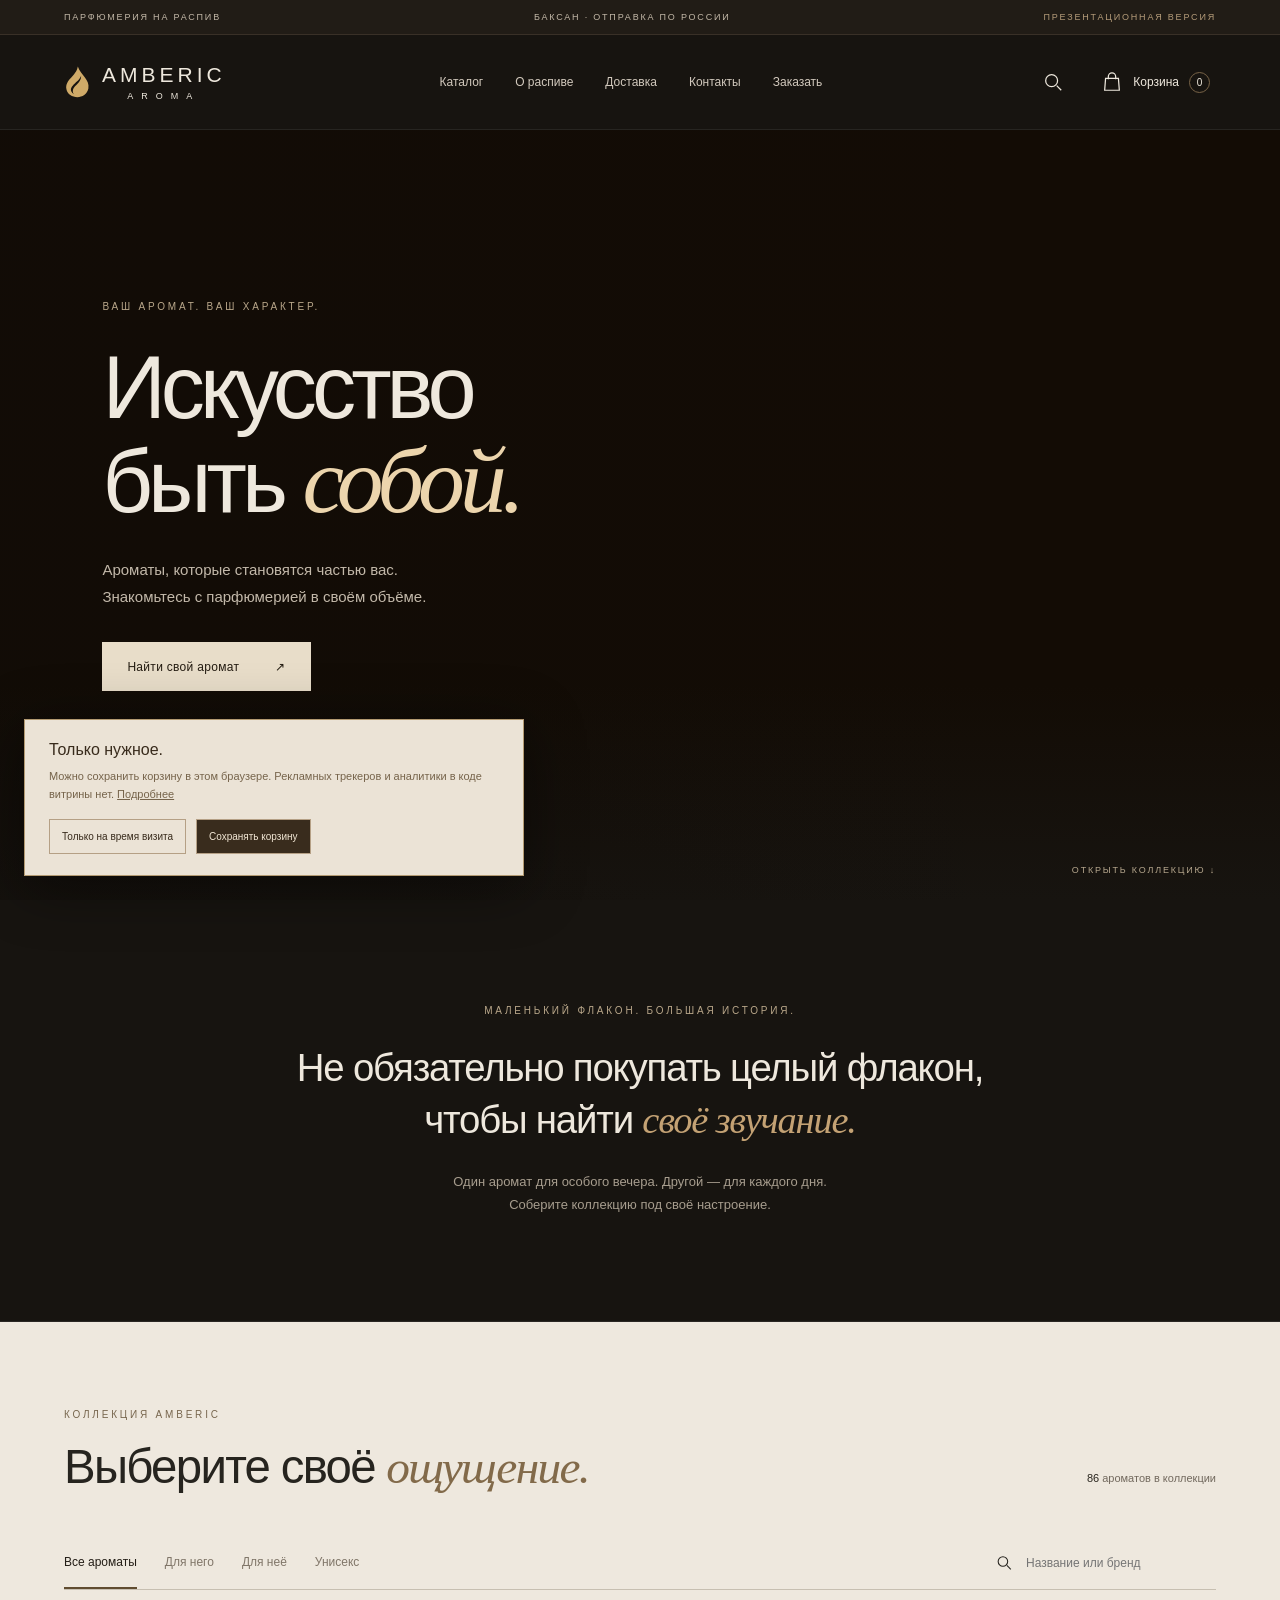
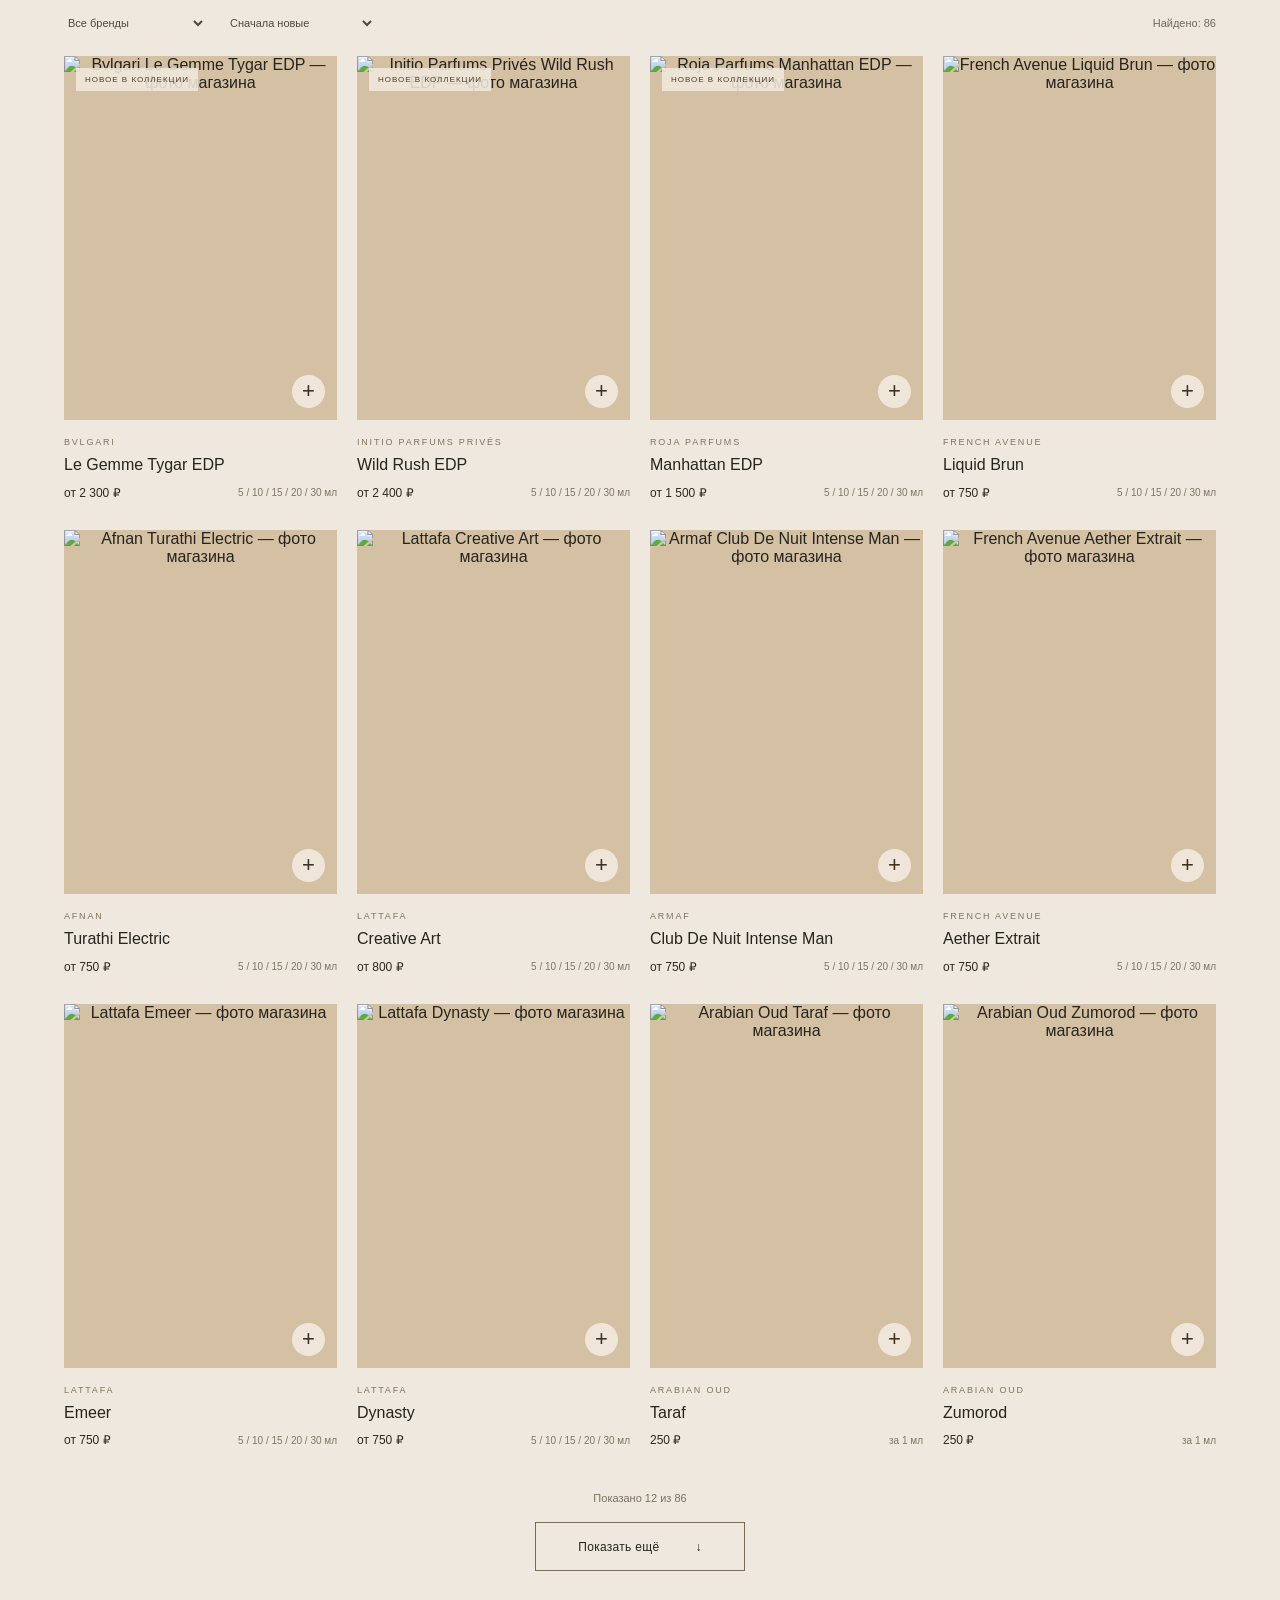
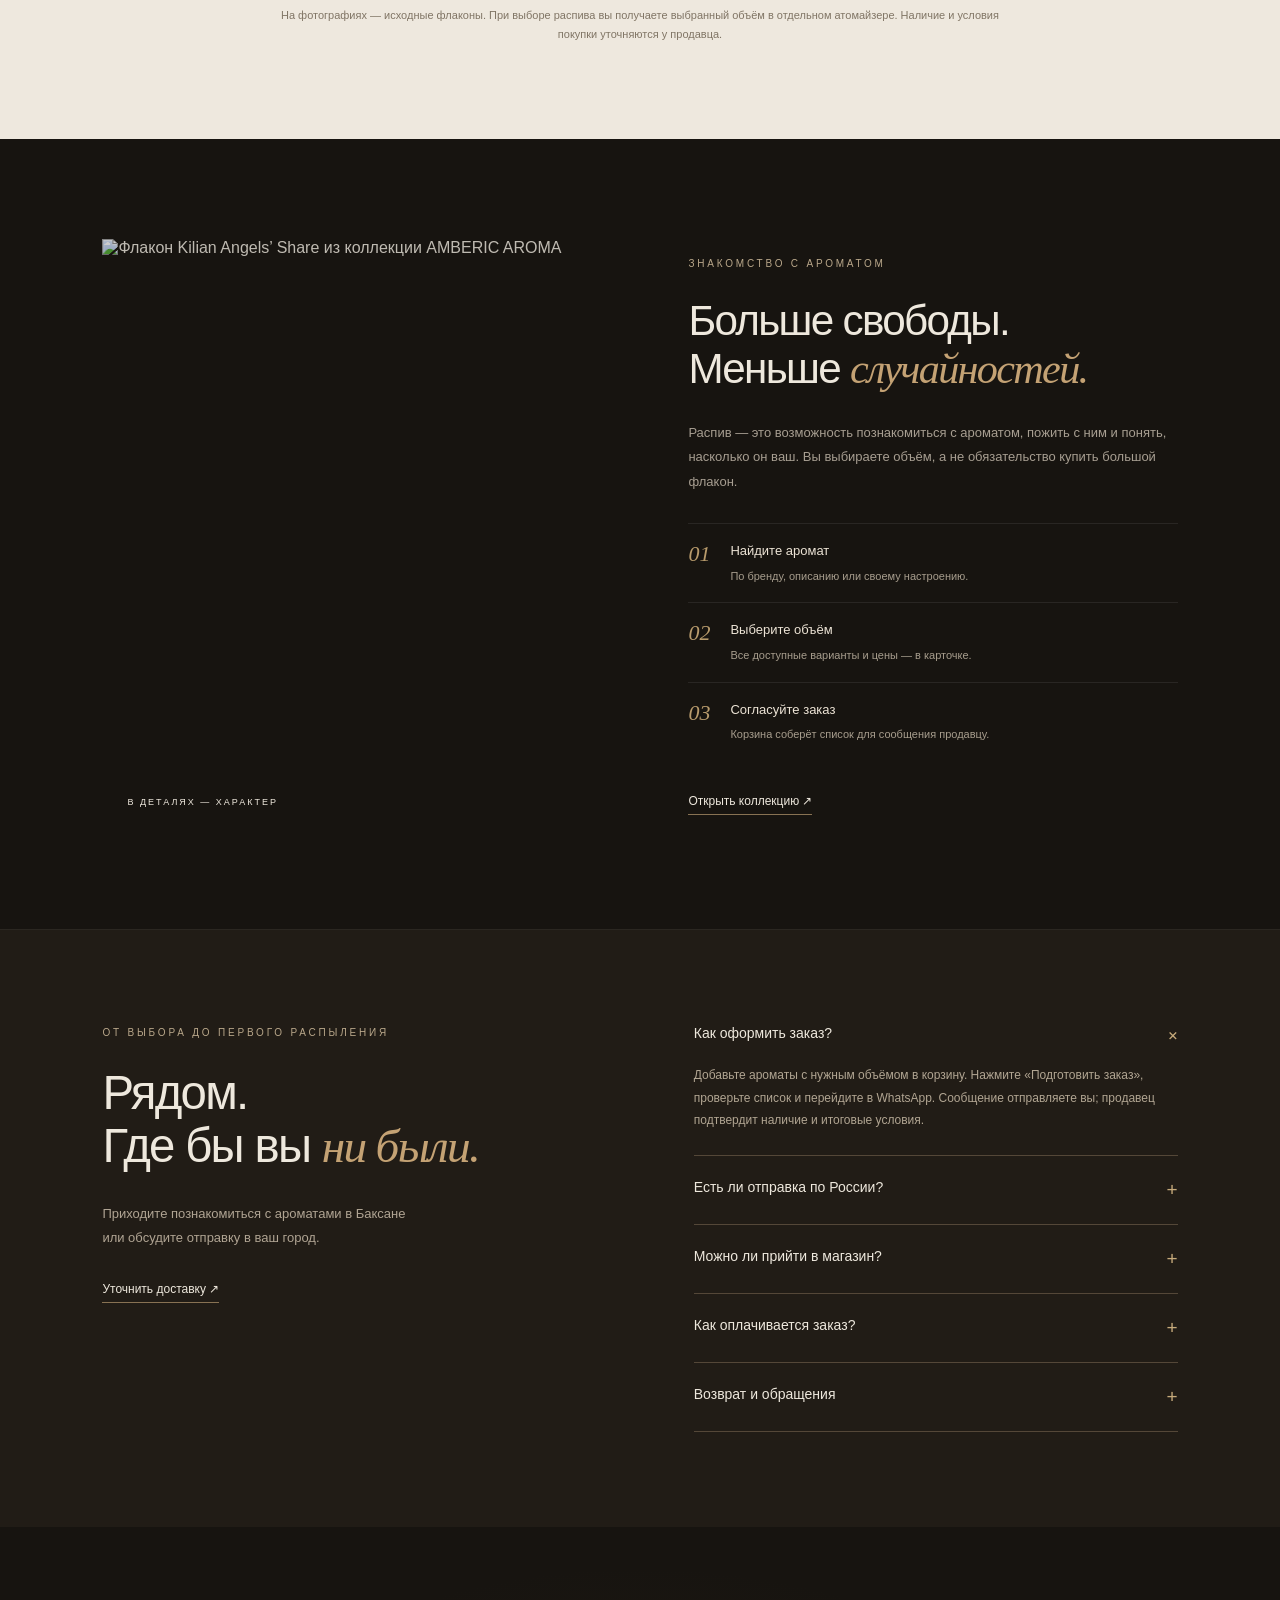
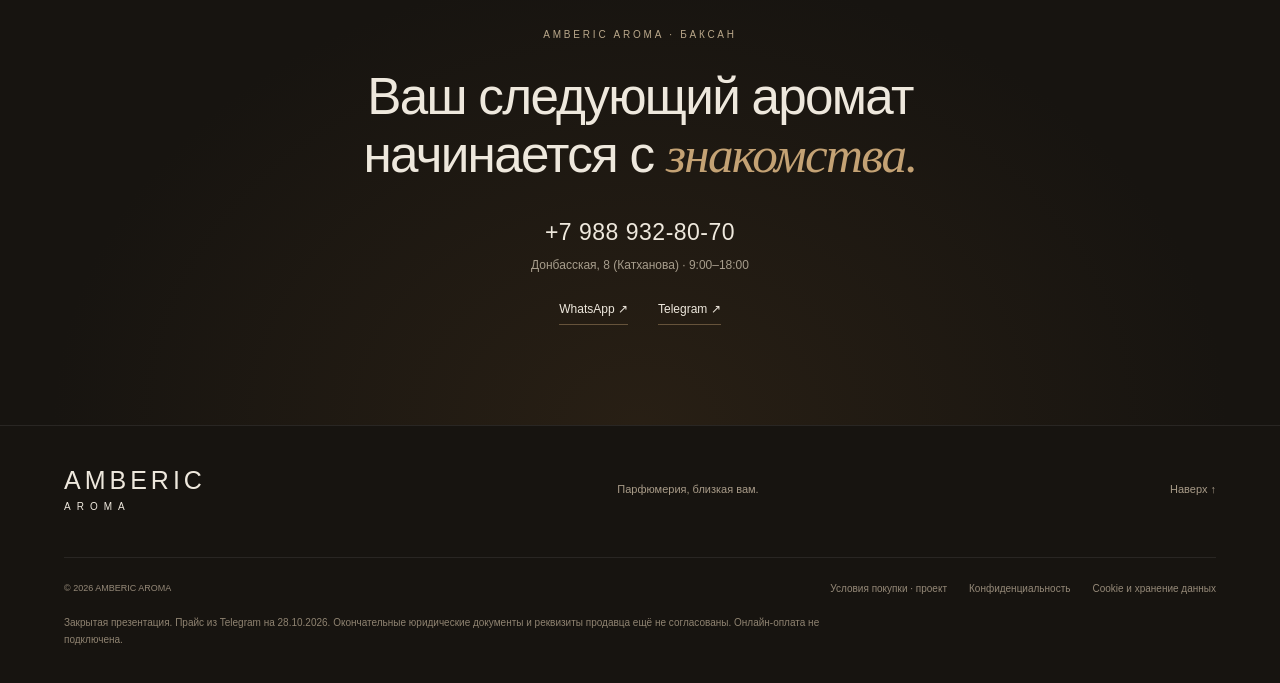
==== index.html @ 45d3ffdb "Add files via upload" ====
<!doctype html>
<html lang="ru"><head><meta charset="UTF-8"><meta name="viewport" content="width=device-width,initial-scale=1"><meta name="theme-color" content="#171410"><meta name="description" content="AMBERIC AROMA — парфюмерия на распив в Баксане. Каталог ароматов, выбор объёма и заказ через WhatsApp. Отправка по России."><meta name="robots" content="noindex,nofollow"><title>AMBERIC AROMA — Искусство быть собой</title><link rel="icon" href="favicon.svg" type="image/svg+xml"><link rel="stylesheet" href="style.css"><script defer src="catalog.js"></script><script defer src="app.js"></script></head>
<body><a class="skip" href="#catalog">Перейти к каталогу</a>
<div class="topline"><span>ПАРФЮМЕРИЯ НА РАСПИВ</span><span>БАКСАН · ОТПРАВКА ПО РОССИИ</span><span class="presentation">ПРЕЗЕНТАЦИОННАЯ ВЕРСИЯ</span></div>
<header><a class="logo" href="#" aria-label="AMBERIC AROMA — главная"><svg viewBox="0 0 32 40" aria-hidden="true"><path d="M17 1C15 13 1 17 3 29c2 12 24 14 27-1 2-11-9-16-13-27Z" fill="currentColor"/><path d="M21 12C22 23 7 25 12 35c-11-9 8-15 9-23" fill="#171410"/></svg><span>AMBERIC<small>AROMA</small></span></a><nav aria-label="Основная навигация"><a href="#catalog">Каталог</a><a href="#ritual">О распиве</a><a href="#delivery">Доставка</a><a href="#contacts">Контакты</a></nav><div class="header-actions"><button class="icon-button search-open" aria-label="Поиск ароматов"><svg viewBox="0 0 24 24"><circle cx="10.5" cy="10.5" r="6.5"/><path d="m16 16 5 5"/></svg></button><button class="cart-open" aria-label="Открыть корзину"><svg viewBox="0 0 24 24"><path d="M5 8h14l1 13H4L5 8Z"/><path d="M8 9V6a4 4 0 0 1 8 0v3"/></svg><span class="cart-label">Корзина</span><span id="cart-count">0</span></button></div></header>
<main><section class="hero"><div class="hero-inner"><p class="eyebrow">ВАШ АРОМАТ. ВАШ ХАРАКТЕР.</p><h1>Искусство<br>быть <em>собой.</em></h1><p class="hero-copy">Ароматы, которые становятся частью вас.<br>Знакомьтесь с парфюмерией в своём объёме.</p><a class="button cream" href="#catalog">Найти свой аромат <span>↗</span></a></div><div class="hero-bottom"><span>AMBERIC AROMA · ПАРФЮМЕРНАЯ КОЛЛЕКЦИЯ</span><a href="#catalog">ОТКРЫТЬ КОЛЛЕКЦИЮ ↓</a></div></section>
<section class="intro"><span class="eyebrow">МАЛЕНЬКИЙ ФЛАКОН. БОЛЬШАЯ ИСТОРИЯ.</span><p>Не обязательно покупать целый флакон,<br>чтобы найти <em>своё звучание.</em></p><span class="intro-note">Один аромат для особого вечера. Другой — для каждого дня.<br>Соберите коллекцию под своё настроение.</span></section>
<section id="catalog" class="catalog-section"><div class="section-heading"><div><p class="eyebrow">КОЛЛЕКЦИЯ AMBERIC</p><h2>Выберите своё <em>ощущение.</em></h2></div><p class="collection-total"><strong id="total-products">86</strong> ароматов в коллекции</p></div>
<div class="catalog-controls"><div class="tabs" role="group" aria-label="Для кого"><button data-gender="all" class="active" aria-pressed="true">Все ароматы</button><button data-gender="men" aria-pressed="false">Для него</button><button data-gender="women" aria-pressed="false">Для неё</button><button data-gender="unisex" aria-pressed="false">Унисекс</button></div><label class="search-box"><svg viewBox="0 0 24 24"><circle cx="10" cy="10" r="6"/><path d="m15 15 5 5"/></svg><input id="search" type="search" placeholder="Название или бренд" aria-label="Поиск по названию или бренду"></label></div>
<div class="filter-row"><div><label class="sr-only" for="brand">Бренд</label><select id="brand"><option value="all">Все бренды</option></select><label class="sr-only" for="sort">Сортировка</label><select id="sort"><option value="new">Сначала новые</option><option value="price-up">Цена по возрастанию</option><option value="price-down">Цена по убыванию</option><option value="name">По названию</option></select></div><span id="result-count" aria-live="polite"></span></div><div id="products" class="product-grid"></div><div id="empty" hidden><h3>Аромат не найден</h3><p>Попробуйте другое название или сбросьте фильтры.</p><button id="reset" class="button outline">Сбросить фильтры</button></div><div class="load-more"><p id="showing"></p><button id="more" class="button outline">Показать ещё <span>↓</span></button></div><p class="catalog-note">На фотографиях — исходные флаконы. При выборе распива вы получаете выбранный объём в отдельном атомайзере. Наличие и условия покупки уточняются у продавца.</p></section>
<section id="ritual" class="ritual"><div class="ritual-photo"><img src="assets/4294967341.jpg" alt="Флакон Kilian Angels’ Share из коллекции AMBERIC AROMA" loading="lazy"><span>В ДЕТАЛЯХ — ХАРАКТЕР</span></div><div class="ritual-copy"><p class="eyebrow">ЗНАКОМСТВО С АРОМАТОМ</p><h2>Больше свободы.<br>Меньше <em>случайностей.</em></h2><p>Распив — это возможность познакомиться с ароматом, пожить с ним и понять, насколько он ваш. Вы выбираете объём, а не обязательство купить большой флакон.</p><div class="steps"><div><span>01</span><p><strong>Найдите аромат</strong>По бренду, описанию или своему настроению.</p></div><div><span>02</span><p><strong>Выберите объём</strong>Все доступные варианты и цены — в карточке.</p></div><div><span>03</span><p><strong>Согласуйте заказ</strong>Корзина соберёт список для сообщения продавцу.</p></div></div><a href="#catalog" class="text-link">Открыть коллекцию ↗</a></div></section>
<section id="delivery" class="delivery"><div><p class="eyebrow">ОТ ВЫБОРА ДО ПЕРВОГО РАСПЫЛЕНИЯ</p><h2>Рядом.<br>Где бы вы <em>ни были.</em></h2><p>Приходите познакомиться с ароматами в Баксане<br>или обсудите отправку в ваш город.</p><a class="text-link" href="https://wa.me/79889328070" target="_blank" rel="noopener noreferrer">Уточнить доставку ↗</a></div><div class="faq"><details open><summary>Как оформить заказ?<span>+</span></summary><p>Добавьте ароматы с нужным объёмом в корзину. Нажмите «Подготовить заказ», проверьте список и перейдите в WhatsApp. Сообщение отправляете вы; продавец подтвердит наличие и итоговые условия.</p></details><details><summary>Есть ли отправка по России?<span>+</span></summary><p>Да, отправка по РФ указана в профиле магазина. Служба доставки, стоимость, сроки и возможность отправки парфюмерии в ваш город согласуются с продавцом до покупки.</p></details><details><summary>Можно ли прийти в магазин?<span>+</span></summary><p>Адрес из профиля AMBERIC AROMA: Баксан, Донбасская, 8 (Катханова). Указанное время работы — с 9:00 до 18:00. Перед визитом рекомендуем уточнить график по телефону.</p></details><details><summary>Как оплачивается заказ?<span>+</span></summary><p>Способ оплаты согласуется с продавцом после подтверждения наличия. Эта презентационная версия не принимает платежи и не запрашивает банковские данные.</p></details><details><summary>Возврат и обращения<span>+</span></summary><p>При дистанционной покупке действуют права потребителя, предусмотренные законом. В частности, отказ возможен до передачи товара и, при соблюдении установленных условий, в течение 7 дней после. Адрес для возврата и порядок обращения нужно подтвердить у продавца.</p><button data-legal="returns" class="text-link">Подробнее о возврате ↗</button></details></div></section>
<section id="contacts" class="contacts"><p class="eyebrow">AMBERIC AROMA · БАКСАН</p><h2>Ваш следующий аромат<br>начинается с <em>знакомства.</em></h2><a href="tel:+79889328070" class="phone">+7 988 932-80-70</a><p>Донбасская, 8 (Катханова) · 9:00–18:00</p><div class="contact-links"><a href="https://wa.me/79889328070" target="_blank" rel="noopener noreferrer">WhatsApp ↗</a><a href="https://t.me/+reNrZohGNBI5NGYy" target="_blank" rel="noopener noreferrer">Telegram ↗</a></div></section></main>
<footer><div class="footer-top"><a class="wordmark" href="#">AMBERIC <span>AROMA</span></a><p>Парфюмерия, близкая вам.</p><a href="#">Наверх ↑</a></div><div class="footer-bottom"><span>© 2026 AMBERIC AROMA</span><div><button data-legal="offer">Условия покупки · проект</button><button data-legal="privacy">Конфиденциальность</button><button data-legal="cookies">Cookie и хранение данных</button></div></div><p class="demo-note">Закрытая презентация. Прайс из Telegram на 28.10.2026. Окончательные юридические документы и реквизиты продавца ещё не согласованы. Онлайн-оплата не подключена.</p></footer>
<dialog id="product-dialog" aria-labelledby="product-title"><button class="close" data-close aria-label="Закрыть карточку">×</button><div id="product-detail"></div></dialog>
<dialog id="cart-dialog" class="drawer" aria-labelledby="cart-title"><div class="drawer-head"><div><p class="eyebrow">ВАША КОЛЛЕКЦИЯ</p><h2 id="cart-title">Корзина</h2></div><button class="close" data-close aria-label="Закрыть корзину">×</button></div><div id="cart-items"></div><div id="cart-summary"></div></dialog>
<dialog id="order-dialog" aria-labelledby="order-title"><button class="close" data-close aria-label="Закрыть оформление">×</button><div class="order-body"><p class="eyebrow">ЕЩЁ ОДИН ШАГ</p><h2 id="order-title">Ваш <em>выбор.</em></h2><p>Проверьте список и отправьте его продавцу в WhatsApp. Наличие, доставку и оплату он подтвердит в переписке.</p><label for="order-text">Текст сообщения</label><textarea id="order-text" readonly rows="8"></textarea><p class="small">Здесь не нужно вводить имя, телефон или адрес. Переход откроет WhatsApp с текстом корзины; отправка происходит только по вашему действию.</p><a id="whatsapp-order" class="button cream" target="_blank" rel="noopener noreferrer">Перейти в WhatsApp ↗</a><button id="copy-order" class="button outline">Скопировать список</button><p id="copy-state" role="status"></p></div></dialog>
<dialog id="legal-dialog" aria-labelledby="legal-title"><button class="close" data-close aria-label="Закрыть документ">×</button><article id="legal-content"></article></dialog>
<aside id="storage-notice" class="storage-notice" aria-label="Хранение корзины" hidden><div><strong>Только нужное.</strong><p>Можно сохранить корзину в этом браузере. Рекламных трекеров и аналитики в коде витрины нет. <button data-legal="cookies">Подробнее</button></p></div><div><button id="storage-session">Только на время визита</button><button id="storage-save">Сохранять корзину</button></div></aside><div id="toast" role="status" aria-live="polite"></div>
</body></html>
---- style.css ----
@font-face{font-family:AmberSans;src:local('Arial');font-display:swap}*{box-sizing:border-box}html{scroll-behavior:smooth;scroll-padding-top:100px}body{margin:0;background:#171410;color:#eee8dd;font-family:AmberSans,Arial,sans-serif;font-weight:400}button,input,select,textarea{font:inherit}button,a,input,select,summary{ -webkit-tap-highlight-color:transparent}button,a{touch-action:manipulation}button{cursor:pointer}a{color:inherit;text-decoration:none}button{color:inherit;background:none;border:0}img{max-width:100%;display:block}svg{width:22px;height:22px;fill:none;stroke:currentColor;stroke-width:1.35}button:focus-visible,a:focus-visible,input:focus-visible,select:focus-visible,summary:focus-visible,textarea:focus-visible{outline:2px solid #d3ad70;outline-offset:5px}[hidden]{display:none!important}.sr-only{position:absolute;width:1px;height:1px;padding:0;margin:-1px;overflow:hidden;clip:rect(0,0,0,0);white-space:nowrap;border:0}.skip{position:fixed;top:-100px;left:20px;z-index:99;background:#e7d7bd;color:#171410;padding:15px}.skip:focus{top:10px}.topline{padding:12px 5%;background:#211c16;border-bottom:1px solid #393027;display:flex;justify-content:space-between;font-size:9px;letter-spacing:1.8px;color:#c3b8a8}.presentation{color:#b49b79}header{height:95px;padding:0 5%;display:flex;align-items:center;justify-content:space-between;background:#171410;position:sticky;top:0;z-index:20;border-bottom:1px solid #ffffff12}.logo{display:flex;align-items:center;gap:12px}.logo svg{width:26px;height:38px;stroke:none;color:#cfaa68}.logo>span{font-size:21px;letter-spacing:4px}.logo small{display:block;font-size:9px;letter-spacing:8px;text-align:center;margin-top:4px}.header-actions{display:flex;gap:25px;align-items:center}nav{display:flex;gap:32px;font-size:12px;color:#d2c9bd}nav a:hover{color:#d9b77a}.cart-open{display:flex;align-items:center;gap:10px;font-size:12px}.cart-open #cart-count{width:21px;height:21px;border:1px solid #786347;border-radius:50%;display:grid;place-items:center;font-size:10px}.icon-button{display:flex}.hero{min-height:650px;height:calc(100svh - 130px);max-height:870px;position:relative;background:#130c05 url('assets/hero.png') center 48%/cover no-repeat;display:flex;align-items:center}.hero:before{content:'';position:absolute;inset:0;background:linear-gradient(90deg,#100c0866,transparent 80%),linear-gradient(0deg,#171410,transparent 28%)}.hero-inner{position:relative;width:100%;padding:40px 8% 80px}.eyebrow{font-size:10px;letter-spacing:2.8px;color:#b9a78a;line-height:1.6;margin:0 0 25px}h1,h2,h3,p{font-weight:400}h1{font-size:clamp(64px,6.9vw,106px);line-height:1.02;letter-spacing:-5px;margin:28px 0}em{font-family:Georgia,'Times New Roman',serif;font-weight:400;color:#c4a274}h1 em{font-size:1.06em;color:#ecd5ad}.hero-copy{font-size:15px;line-height:1.8;color:#c3b9aa;margin:28px 0 32px}.button{min-height:49px;display:inline-flex;align-items:center;justify-content:center;gap:36px;padding:15px 24px;font-size:12px;letter-spacing:.3px;border:1px solid transparent;transition:background .2s,transform .2s}.button:hover{transform:translateY(-2px)}.cream{background:#e8ddc9;color:#241c12}.cream:hover{background:#f5ead6}.outline{border-color:#786b56;background:transparent}.outline:hover{background:#ffffff08}.hero-bottom{position:absolute;bottom:25px;left:5%;right:5%;display:flex;justify-content:space-between;align-items:center;font-size:9px;letter-spacing:1.8px;color:#b5a68d}.intro{text-align:center;padding:100px 20px 105px;border-bottom:1px solid #ffffff14}.intro p{font-size:clamp(25px,3vw,43px);line-height:1.35;letter-spacing:-1.2px;margin:23px 0}.intro-note{display:block;font-size:13px;line-height:1.8;color:#a79d8e}.catalog-section{padding:85px 5% 95px;background:#eee8de;color:#26241f}.section-heading{display:flex;justify-content:space-between;align-items:end;margin-bottom:42px}.section-heading .eyebrow{color:#78674f;margin-bottom:17px}h2{font-size:clamp(32px,3.7vw,53px);line-height:1.13;letter-spacing:-1.7px;margin:0}.catalog-section em{color:#826a4a}.collection-total{font-size:11px;color:#72695e}.collection-total strong{font-weight:400;color:#29251e}.catalog-controls{display:flex;align-items:center;justify-content:space-between;border-bottom:1px solid #c7bfb1;gap:20px}.tabs{display:flex;gap:28px}.tabs button{padding:18px 0;font-size:12px;color:#807669;border-bottom:2px solid transparent;white-space:nowrap}.tabs button.active{color:#231d16;border-color:#604c30}.search-box{display:flex;gap:12px;align-items:center}.search-box svg{width:19px}.search-box input{width:190px;border:0;background:transparent;padding:12px 0;font-size:12px;outline-offset:0!important;color:#29251e}.filter-row{padding:22px 0;display:flex;justify-content:space-between;align-items:center;font-size:11px;color:#736959}.filter-row>div{display:flex;gap:20px}.filter-row select{border:0;background:transparent;color:#51483c;font-size:11px;max-width:220px;padding:4px 18px 4px 0;cursor:pointer}.product-grid{display:grid;grid-template-columns:repeat(4,minmax(0,1fr));gap:30px 20px}.product-card{min-width:0}.product-image{display:block;width:100%;position:relative;padding:0;overflow:hidden;background:#d4c1a4;aspect-ratio:3/4}.product-image img{width:100%;height:100%;object-fit:cover;transition:transform .6s,filter .6s}.product-image:hover img{transform:scale(1.035);filter:brightness(1.05)}.product-badge{position:absolute;top:12px;left:12px;padding:7px 9px;background:#f2eadfdc;font-size:8px;letter-spacing:1px;color:#4c3b27}.product-plus{position:absolute;right:12px;bottom:12px;display:grid;place-items:center;width:33px;height:33px;background:#f2eadfe8;border-radius:50%;color:#3f3020;font-size:22px;font-weight:300}.product-info{padding:17px 0 0}.brand-name{font-size:9px;letter-spacing:1.8px;text-transform:uppercase;color:#82735f;margin:0 0 8px}.product-name{font-size:16px;line-height:1.3;margin:0 0 10px;text-align:left;padding:0}.product-name:hover{text-decoration:underline;text-underline-offset:4px}.product-meta{display:flex;justify-content:space-between;align-items:center;gap:8px;font-size:11px;color:#817565}.product-price{font-size:12px;color:#30281e}.product-volume{font-size:10px}.load-more{text-align:center;margin:45px 0 20px}.load-more p{font-size:11px;color:#7b705e;margin-bottom:18px}.load-more .button{min-width:210px}.catalog-note{max-width:760px;margin:35px auto 0;font-size:11px;color:#807565;line-height:1.7;text-align:center}#empty{text-align:center;padding:70px 10px}#empty h3{font-size:28px}#empty p{font-size:13px;color:#807565}.ritual{display:grid;grid-template-columns:1fr 1fr;gap:9%;padding:100px 8%;align-items:center}.ritual-photo{position:relative;overflow:hidden}.ritual-photo img{width:100%;height:590px;object-fit:cover;filter:brightness(.8)}.ritual-photo span{position:absolute;bottom:22px;left:25px;font-size:9px;letter-spacing:2px}.ritual-copy h2{font-size:clamp(29px,3.3vw,48px)}.ritual-copy>p:not(.eyebrow){font-size:13px;line-height:1.9;color:#a79e91;margin:28px 0}.steps{margin-bottom:30px}.steps>div{display:flex;gap:20px;border-top:1px solid #ffffff14;padding:17px 0}.steps>div>span{color:#b89b6c;font-family:Georgia,serif;font-style:italic;font-size:22px}.steps p{margin:0;font-size:11px;color:#a79d8d;line-height:1.6}.steps strong{display:block;font-size:13px;font-weight:400;color:#ece3d5;margin-bottom:6px}.text-link{padding:0 0 6px;border-bottom:1px solid #887253;font-size:12px;line-height:1.7}.delivery{padding:95px 8%;background:#211c16;border-top:1px solid #ffffff0c;display:grid;grid-template-columns:1fr 1fr;gap:10%}.delivery>div>p:not(.eyebrow){font-size:13px;color:#b0a493;line-height:1.9;margin:28px 0}.faq details{border-bottom:1px solid #544738;padding:23px 0}.faq details:first-child{padding-top:0}.faq summary{display:flex;justify-content:space-between;list-style:none;cursor:pointer;font-size:14px;gap:15px}.faq summary::-webkit-details-marker{display:none}.faq summary span{color:#c6aa7b;font-size:19px}.faq details[open] summary span{transform:rotate(45deg)}.faq details p{font-size:12px;color:#b1a592;line-height:1.9;margin:17px 0 0}.faq .text-link{margin-top:16px}.contacts{text-align:center;padding:100px 5%;background:radial-gradient(ellipse at 50% 100%,#42301b66,transparent 65%)}.contacts h2{font-size:clamp(32px,4vw,58px)}.phone{display:inline-block;font-size:23px;letter-spacing:.5px;margin:35px 0 0}.contacts>p:not(.eyebrow){font-size:12px;color:#a79d8c}.contact-links{display:flex;justify-content:center;gap:30px;font-size:12px;margin-top:30px}.contact-links a{border-bottom:1px solid #66533b;padding-bottom:8px}footer{padding:40px 5% 25px;border-top:1px solid #ffffff14}.footer-top{display:flex;align-items:center;justify-content:space-between;margin-bottom:45px}.wordmark{font-size:25px;letter-spacing:4px}.wordmark span{font-size:10px;letter-spacing:6px;display:block;margin-top:6px}.footer-top p,.footer-top>a:last-child{font-size:11px;color:#a89b88}.footer-bottom{border-top:1px solid #ffffff14;padding-top:25px;display:flex;justify-content:space-between;gap:20px;font-size:9px;color:#958978}.footer-bottom>div{display:flex;gap:22px}.footer-bottom button{font-size:10px;padding:0}.demo-note{font-size:10px;color:#8f8371;line-height:1.7;margin-top:20px;max-width:800px}dialog{background:#eee8de;color:#29241c;border:0;padding:0;width:min(900px,92vw);max-height:90svh;overflow-y:auto;box-shadow:0 20px 150px #0008}dialog::backdrop{background:#100d09bb;backdrop-filter:blur(5px)}.close{position:absolute;right:16px;top:14px;z-index:3;font-size:30px;line-height:1;width:36px;height:36px;background:#eee8def2;color:#3f3324;display:grid;place-items:center}.detail-grid{display:grid;grid-template-columns:44% 56%}.detail-photo{height:100%;min-height:590px;object-fit:cover;width:100%}.detail-copy{padding:50px 35px 35px}.detail-copy h2{font-size:35px;line-height:1.2;letter-spacing:-1px;margin:12px 0 18px}.detail-copy .brand-name{font-size:11px}.detail-description{font-size:12px;line-height:1.8;color:#756956}.detail-label{font-size:11px;margin:24px 0 12px}.volumes{display:flex;flex-wrap:wrap;gap:8px}.volume{border:1px solid #c4b7a2;padding:10px 12px;font-size:12px;min-width:59px}.volume.selected{background:#352a1c;border-color:#352a1c;color:#f8efdd}.detail-price{font-size:27px;margin:25px 0 7px}.detail-note{font-size:10px;color:#87785e;line-height:1.6;margin:0 0 20px}.detail-add{width:100%;background:#33291d;color:#f2eadb}.detail-add:hover{background:#4b3a23}.detail-copy .small{font-size:10px;color:#8d7d63;line-height:1.7;margin:17px 0 0}.drawer{position:fixed;inset:0 0 0 auto;margin:0;min-height:100svh;max-height:100svh;width:min(520px,100vw);padding:30px}.drawer-head{display:flex;align-items:center;justify-content:space-between;border-bottom:1px solid #cec3b1;padding-bottom:25px}.drawer-head h2{font-size:35px}.drawer-head .eyebrow{color:#958166;margin:0 0 10px}.drawer-head .close{position:static}.cart-item{padding:23px 0;border-bottom:1px solid #d2c6b4;display:grid;grid-template-columns:70px 1fr;gap:17px}.cart-item img{width:70px;height:95px;object-fit:cover}.cart-item .item-title{font-size:15px;margin:0 0 7px}.cart-item .brand-name{font-size:8px;margin-top:0}.item-volume{font-size:10px;color:#8d7c61}.item-bottom{display:flex;justify-content:space-between;align-items:center;margin-top:12px;gap:10px;font-size:12px}.quantity{display:flex;gap:8px;align-items:center;border:1px solid #cbbba1}.quantity button{width:26px;height:27px;font-size:17px}.quantity span{font-size:11px;min-width:12px;text-align:center}.remove{color:#8e7655;font-size:10px;text-decoration:underline;text-underline-offset:3px}.cart-empty{padding:60px 0;text-align:center}.cart-empty p{font-size:13px;color:#89795f;line-height:1.7}.cart-total{display:flex;justify-content:space-between;margin:30px 0 12px;font-size:24px}.cart-total span:first-child{font-size:16px}.cart-footnote{font-size:11px;color:#8a795e;line-height:1.8;margin-bottom:20px}#checkout{width:100%;background:#352a1c;color:#eee3cf}#cart-summary .text-link{display:block;margin:20px auto}.order-body{padding:50px;max-width:650px;margin:auto}.order-body .eyebrow{color:#948063}.order-body>p:not(.eyebrow){font-size:13px;line-height:1.8;color:#796a54}.order-body label{font-size:11px;display:block;margin:25px 0 10px}.order-body textarea{width:100%;resize:vertical;padding:15px;background:#e4dbcd;border:1px solid #cabba4;color:#514432;font-size:12px;line-height:1.6}.order-body p.small{font-size:11px}.order-body .button{width:100%;margin-top:10px}.order-body .cream{background:#34291b;color:#f6eddc}#legal-content{padding:50px;line-height:1.8}#legal-content h2{font-size:30px;margin-bottom:25px}#legal-content h3{font-size:19px;margin:28px 0 12px}#legal-content p,#legal-content li{font-size:13px;color:#71634f}#legal-content a{text-decoration:underline}#legal-content .legal-status{padding:15px;background:#dfd1b9;font-size:12px;color:#665133}#legal-content .button{background:#352a1c;color:#fff}.storage-notice{position:fixed;left:24px;bottom:24px;z-index:35;max-width:500px;background:#ebe3d6;color:#382b1c;padding:21px 24px;box-shadow:0 10px 60px #0007;border:1px solid #b39a72}.storage-notice strong{font-size:16px;font-weight:400}.storage-notice p{font-size:11px;line-height:1.7;margin:8px 0 15px;color:#76644b}.storage-notice p button{padding:0;text-decoration:underline}.storage-notice>div:last-child{display:flex;gap:10px}.storage-notice>div:last-child button{font-size:10px;padding:11px 12px;border:1px solid #b5a085}.storage-notice #storage-save{background:#392c1d;color:#f2e7d5}#toast{position:fixed;left:50%;bottom:30px;transform:translate(-50%,30px);opacity:0;pointer-events:none;padding:15px 25px;background:#eaddc5;color:#3a2c1b;z-index:90;font-size:12px;box-shadow:0 8px 50px #0005;transition:.2s;white-space:nowrap}#toast.show{transform:translate(-50%,0);opacity:1}body.modal-open{overflow:hidden}
@media(min-width:1600px){.catalog-section{padding-left:max(5%,calc((100% - 1450px)/2));padding-right:max(5%,calc((100% - 1450px)/2))}.hero-inner{padding-left:max(8%,calc((100% - 1300px)/2))}}@media(max-width:1000px){header nav{gap:18px}.header-actions{gap:15px}.product-grid{grid-template-columns:repeat(3,minmax(0,1fr))}.hero{min-height:580px}.tabs{gap:20px}.ritual{gap:5%;padding:75px 5%}.ritual-photo img{height:540px}.delivery{gap:6%;padding:75px 5%}.footer-bottom>div{gap:12px}.wordmark{font-size:20px}.detail-copy{padding:50px 25px 25px}.hero h1{letter-spacing:-3px}}
@media(max-width:700px){html{scroll-padding-top:80px}.topline{padding:10px 5%;font-size:7px;letter-spacing:.9px}.topline>span:first-child{display:none}.presentation{font-size:6px}header{height:77px;padding:0 5%}.logo>span{font-size:17px;letter-spacing:3px}.logo small{font-size:7px;letter-spacing:6px}.logo svg{width:21px;height:30px}.logo{gap:8px}header nav{display:none}.cart-label{display:none}.header-actions{gap:16px}.cart-open{gap:6px}.hero{height:710px;min-height:0;max-height:calc(100svh - 105px);background-position:65% center;align-items:flex-end}.hero:before{background:linear-gradient(90deg,#100b07a8,transparent),linear-gradient(0deg,#171410 0%,#17141088 30%,transparent 80%)}.hero-inner{padding:60px 7% 105px}.hero h1{font-size:62px;letter-spacing:-3px;line-height:1.02;margin:20px 0}.hero .eyebrow{font-size:8px;letter-spacing:2.2px;margin-bottom:10px}.hero-copy{font-size:12px;line-height:1.8;margin:20px 0 25px}.hero-bottom{left:7%;bottom:25px;font-size:7px}.hero-bottom>span{max-width:160px;line-height:1.8;letter-spacing:1px}.hero-bottom a{letter-spacing:1px}.button{min-height:47px;padding:14px 20px;font-size:11px}.intro{padding:65px 6%}.intro .eyebrow{font-size:8px;letter-spacing:2px}.intro p{font-size:26px;letter-spacing:-.5px}.intro-note{font-size:11px}.catalog-section{padding:55px 5%}.section-heading{display:block;margin-bottom:24px}.section-heading h2{font-size:34px;max-width:330px}.section-heading .eyebrow{font-size:8px;margin-bottom:13px}.collection-total{margin-top:18px}.catalog-controls{display:block}.tabs{gap:0;justify-content:space-between}.tabs button{font-size:11px;padding:14px 0}.search-box{border-top:1px solid #ccc2b1;margin-top:0;padding:4px 0}.search-box input{width:100%;font-size:12px;padding:12px 0}.filter-row{font-size:9px;padding:16px 0}.filter-row>div{gap:10px;max-width:80%}.filter-row select{font-size:10px;max-width:135px;padding-right:0}.product-grid{grid-template-columns:repeat(2,minmax(0,1fr));gap:25px 12px}.product-image{aspect-ratio:3/4}.product-name{font-size:14px;min-height:36px;line-height:1.25}.brand-name{font-size:8px;letter-spacing:1px;min-height:10px}.product-info{padding-top:13px}.product-meta{align-items:flex-start;flex-direction:column;gap:5px}.product-price{font-size:12px}.product-volume{font-size:9px}.product-badge{top:8px;left:8px;padding:5px 7px;font-size:7px}.product-plus{width:28px;height:28px;right:8px;bottom:8px;font-size:20px}.catalog-note{font-size:10px}.ritual{display:flex;flex-direction:column;padding:55px 6%;gap:40px}.ritual-photo{width:100%}.ritual-photo img{height:400px;object-position:center 55%}.ritual-copy h2{font-size:35px}.ritual-copy .eyebrow{font-size:9px}.delivery{display:block;padding:60px 6%}.delivery h2{font-size:38px}.faq{margin-top:40px}.contacts{padding:65px 6%}.contacts h2{font-size:33px}.contacts .eyebrow{font-size:9px}.phone{font-size:21px}.contacts>p:not(.eyebrow){font-size:11px}.footer-top{flex-wrap:wrap;gap:22px;margin-bottom:25px}.footer-top p{display:none}.footer-bottom{flex-direction:column}.footer-bottom>div{flex-wrap:wrap;gap:15px 20px}.demo-note{font-size:9px}dialog{width:94vw;max-height:94svh}.detail-grid{display:block}.detail-photo{height:270px;min-height:0;object-position:center 53%}.detail-copy{padding:25px}.detail-copy h2{font-size:30px}.detail-description{font-size:12px}.detail-label{margin-top:20px}.detail-price{margin-top:20px}.drawer{width:100vw;padding:24px;max-height:100svh}.order-body,#legal-content{padding:50px 25px 25px}.order-body h2{font-size:34px}.storage-notice{left:12px;right:12px;bottom:12px;max-width:none;padding:17px}.storage-notice>div:last-child button{font-size:9px;flex:1}.storage-notice p{font-size:10px}#toast{max-width:95vw;white-space:normal;text-align:center}.detail-copy .small{font-size:10px}.volume{padding:10px}.load-more{margin-top:30px}}
.order-nav{padding:0;font-size:12px;color:#d2c9bd}.order-nav:hover{color:#d9b77a}
@media(max-width:700px){.hero{background-position:82% center}}
@media(prefers-reduced-motion:reduce){html{scroll-behavior:auto}*,*:before{transition:none!important;animation:none!important}}
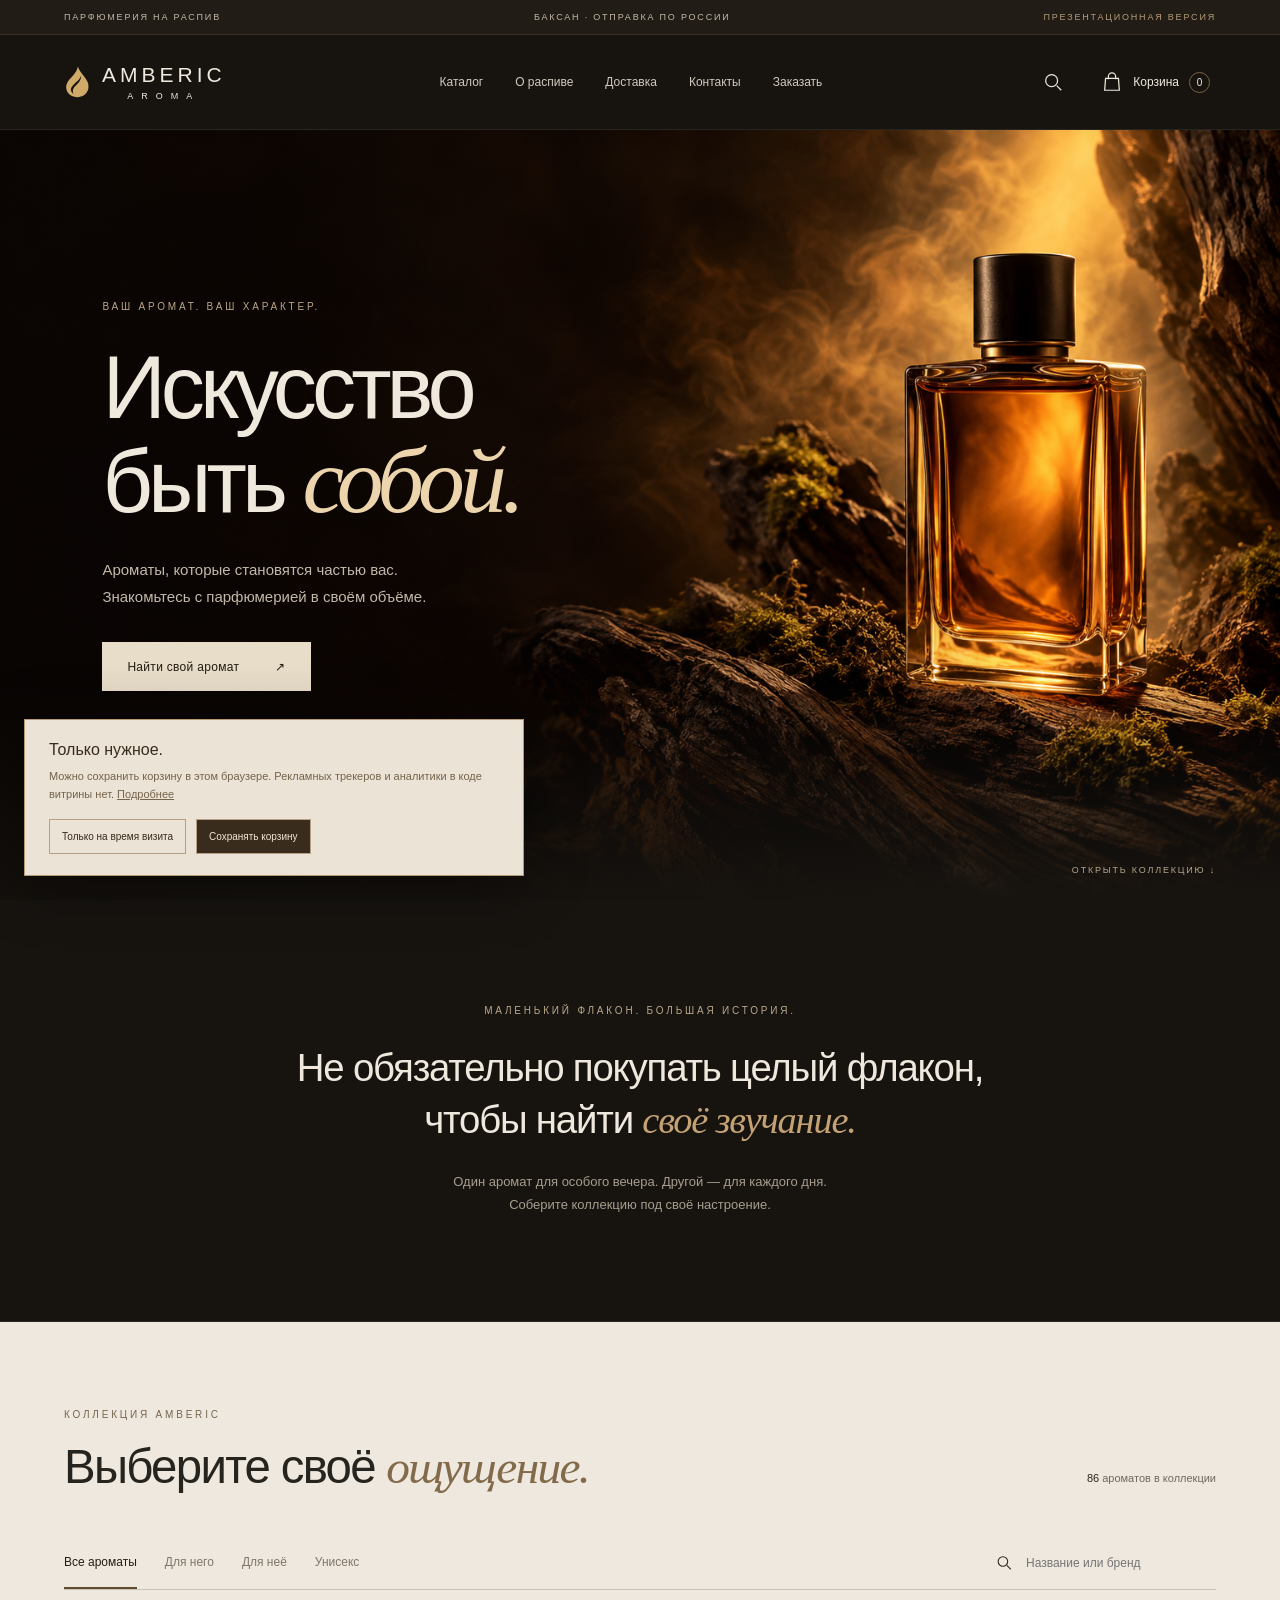
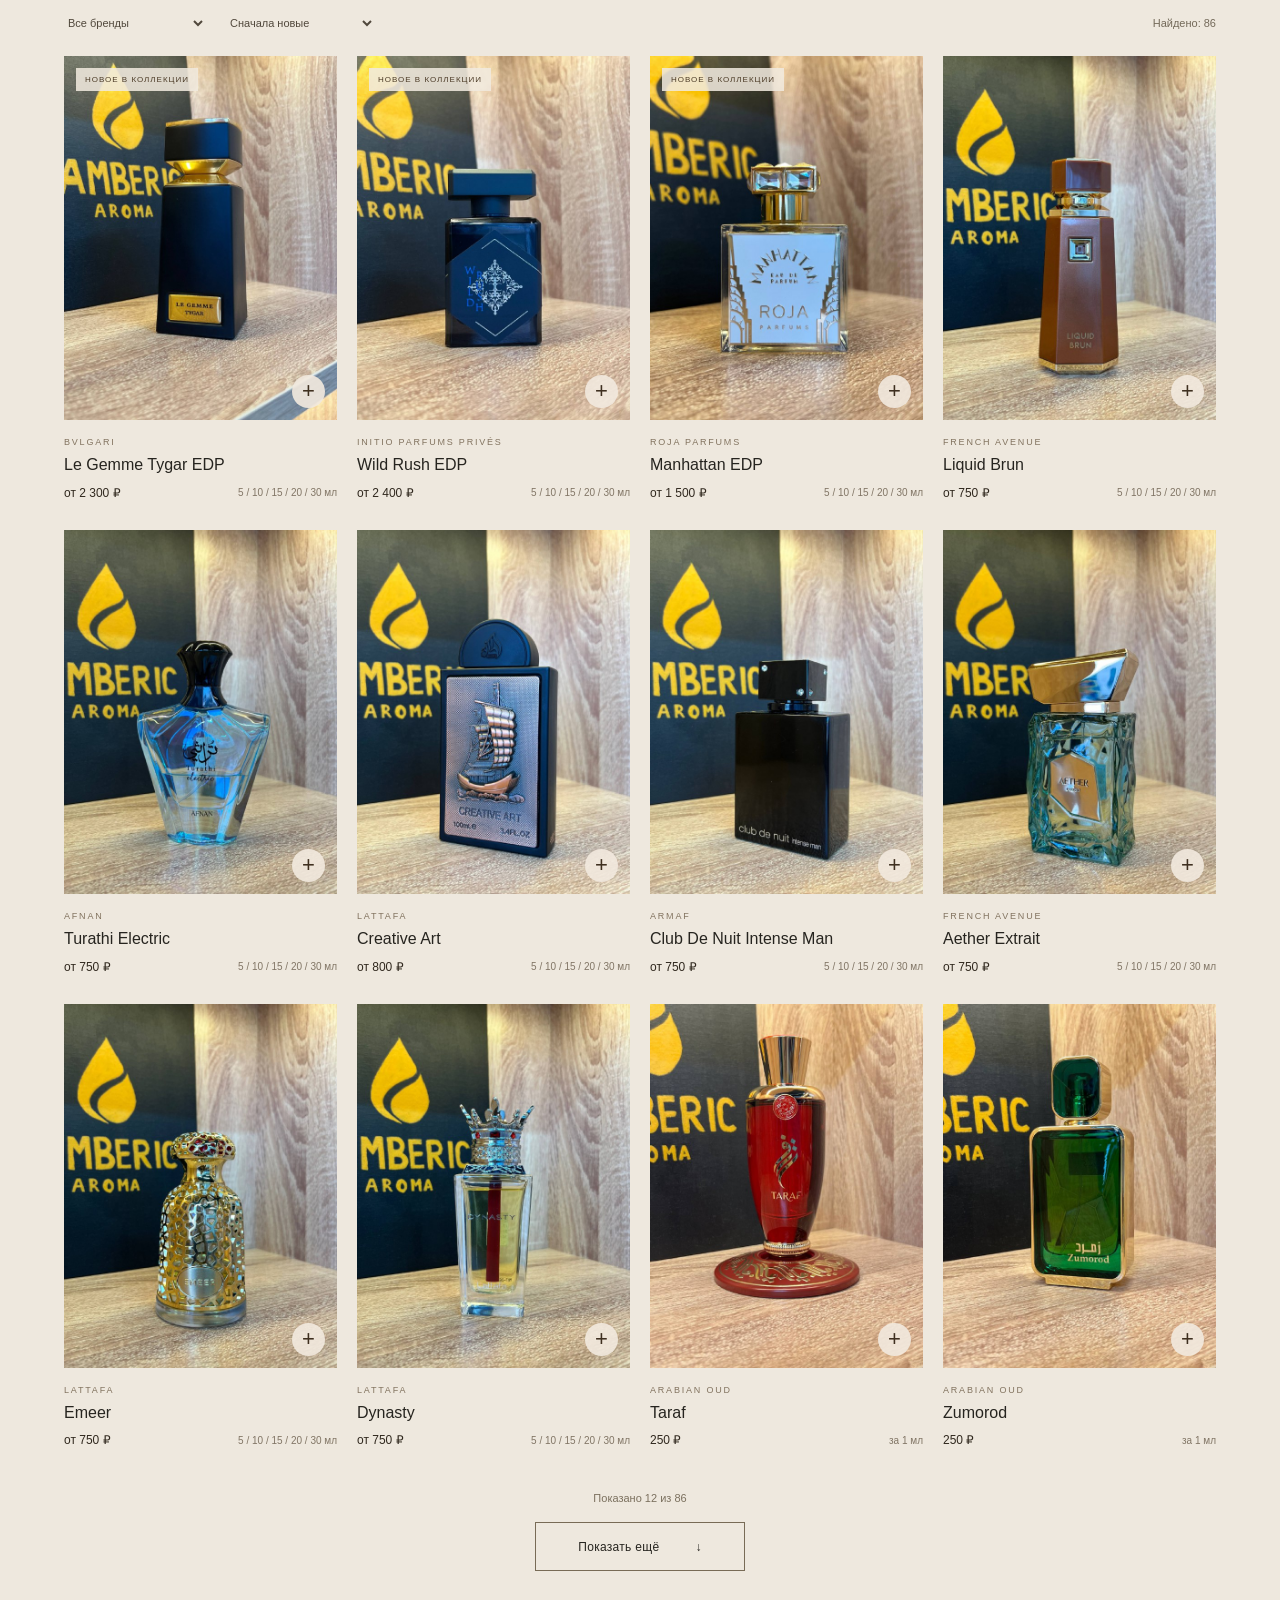
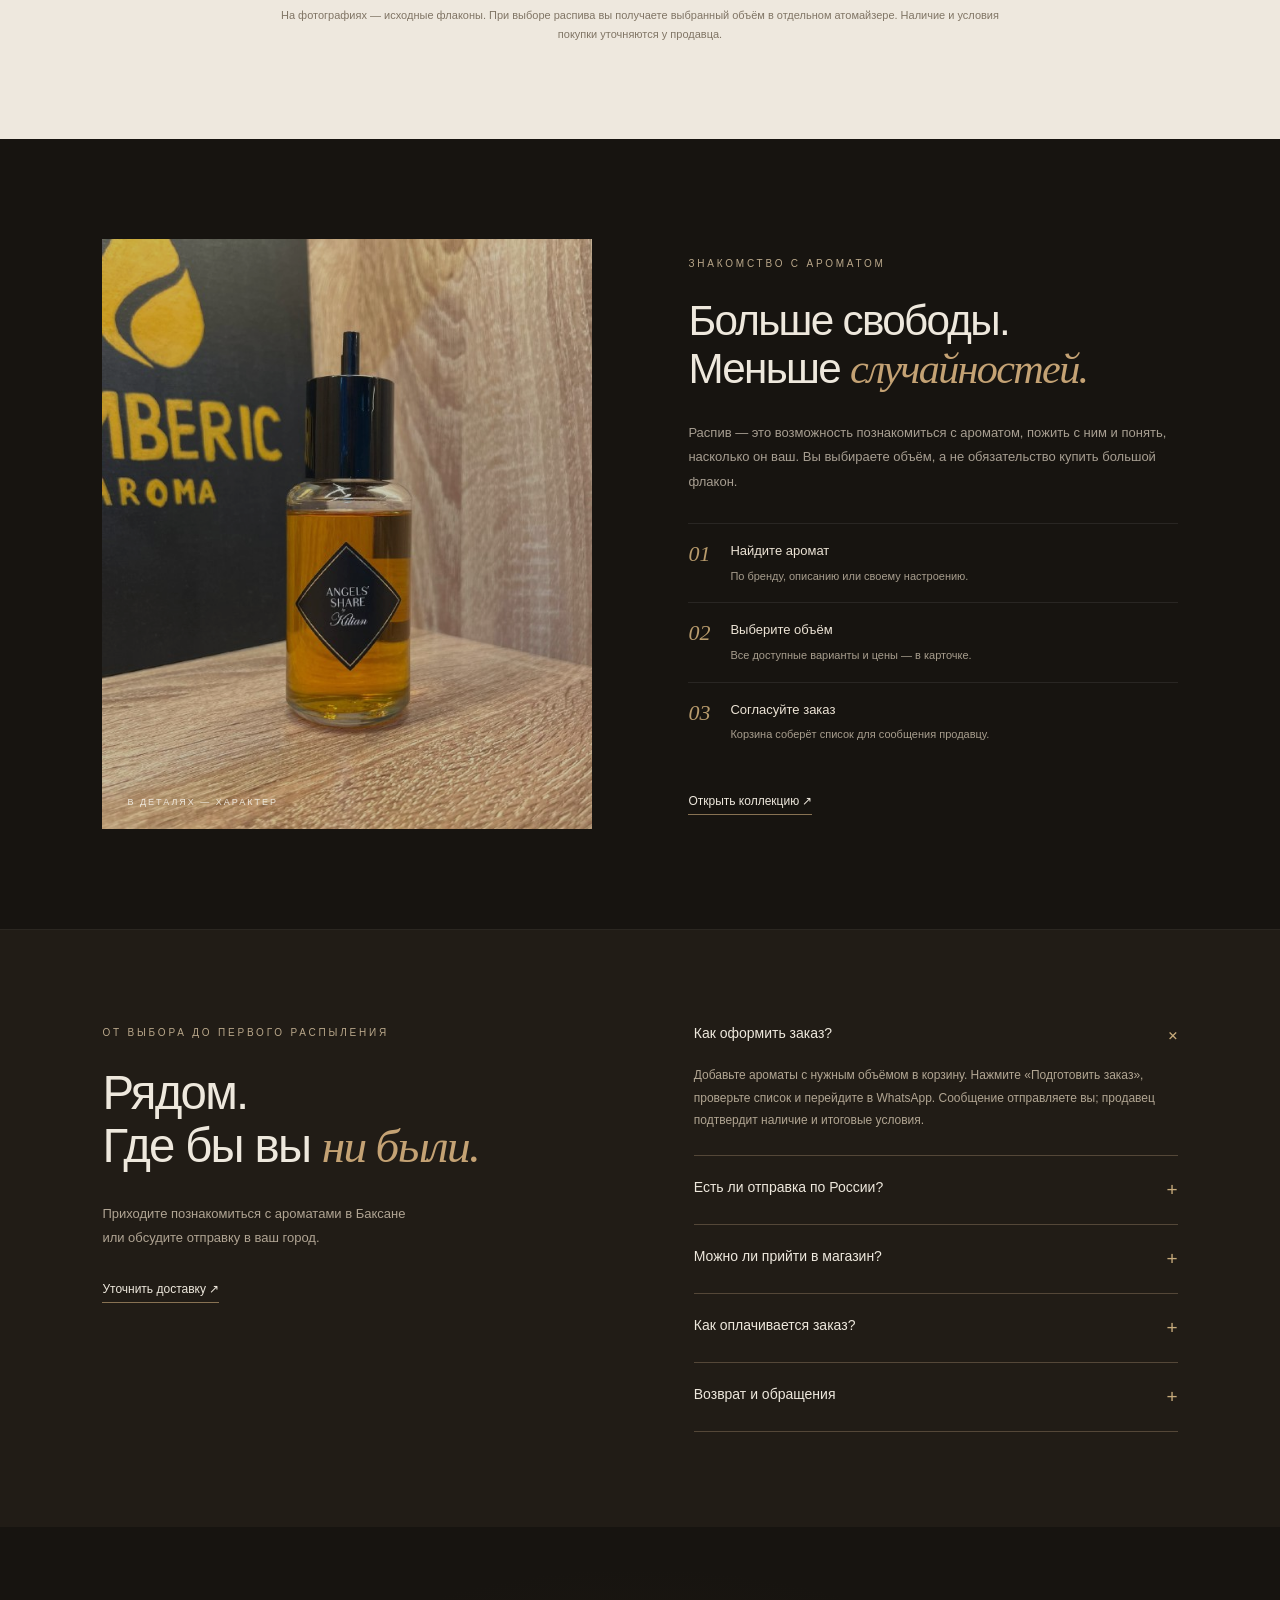
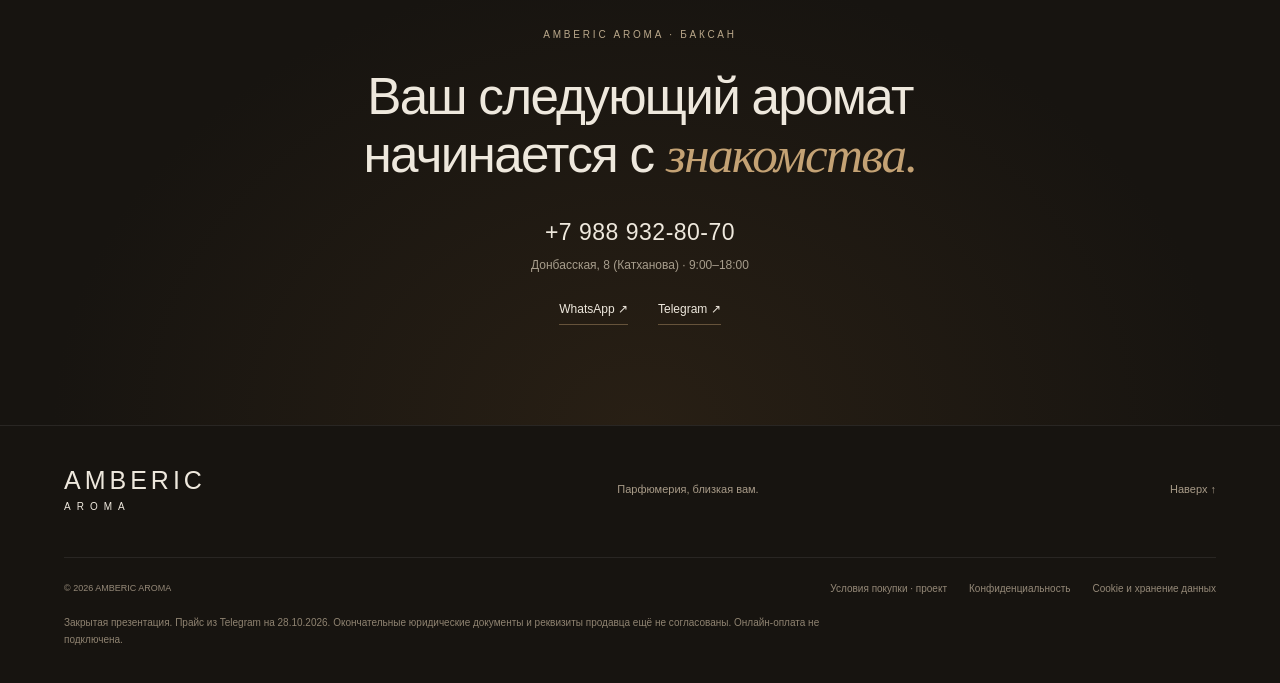
==== commit 947a0654: "Add files via upload" ====
--- a/index.html
+++ b/index.html
@@ -8,7 +8,7 @@
 <section id="catalog" class="catalog-section"><div class="section-heading"><div><p class="eyebrow">КОЛЛЕКЦИЯ AMBERIC</p><h2>Выберите своё <em>ощущение.</em></h2></div><p class="collection-total"><strong id="total-products">86</strong> ароматов в коллекции</p></div>
 <div class="catalog-controls"><div class="tabs" role="group" aria-label="Для кого"><button data-gender="all" class="active" aria-pressed="true">Все ароматы</button><button data-gender="men" aria-pressed="false">Для него</button><button data-gender="women" aria-pressed="false">Для неё</button><button data-gender="unisex" aria-pressed="false">Унисекс</button></div><label class="search-box"><svg viewBox="0 0 24 24"><circle cx="10" cy="10" r="6"/><path d="m15 15 5 5"/></svg><input id="search" type="search" placeholder="Название или бренд" aria-label="Поиск по названию или бренду"></label></div>
 <div class="filter-row"><div><label class="sr-only" for="brand">Бренд</label><select id="brand"><option value="all">Все бренды</option></select><label class="sr-only" for="sort">Сортировка</label><select id="sort"><option value="new">Сначала новые</option><option value="price-up">Цена по возрастанию</option><option value="price-down">Цена по убыванию</option><option value="name">По названию</option></select></div><span id="result-count" aria-live="polite"></span></div><div id="products" class="product-grid"></div><div id="empty" hidden><h3>Аромат не найден</h3><p>Попробуйте другое название или сбросьте фильтры.</p><button id="reset" class="button outline">Сбросить фильтры</button></div><div class="load-more"><p id="showing"></p><button id="more" class="button outline">Показать ещё <span>↓</span></button></div><p class="catalog-note">На фотографиях — исходные флаконы. При выборе распива вы получаете выбранный объём в отдельном атомайзере. Наличие и условия покупки уточняются у продавца.</p></section>
-<section id="ritual" class="ritual"><div class="ritual-photo"><img src="assets/4294967341.jpg" alt="Флакон Kilian Angels’ Share из коллекции AMBERIC AROMA" loading="lazy"><span>В ДЕТАЛЯХ — ХАРАКТЕР</span></div><div class="ritual-copy"><p class="eyebrow">ЗНАКОМСТВО С АРОМАТОМ</p><h2>Больше свободы.<br>Меньше <em>случайностей.</em></h2><p>Распив — это возможность познакомиться с ароматом, пожить с ним и понять, насколько он ваш. Вы выбираете объём, а не обязательство купить большой флакон.</p><div class="steps"><div><span>01</span><p><strong>Найдите аромат</strong>По бренду, описанию или своему настроению.</p></div><div><span>02</span><p><strong>Выберите объём</strong>Все доступные варианты и цены — в карточке.</p></div><div><span>03</span><p><strong>Согласуйте заказ</strong>Корзина соберёт список для сообщения продавцу.</p></div></div><a href="#catalog" class="text-link">Открыть коллекцию ↗</a></div></section>
+<section id="ritual" class="ritual"><div class="ritual-photo"><img src="images/4294967341.jpg" alt="Флакон Kilian Angels’ Share из коллекции AMBERIC AROMA" loading="lazy"><span>В ДЕТАЛЯХ — ХАРАКТЕР</span></div><div class="ritual-copy"><p class="eyebrow">ЗНАКОМСТВО С АРОМАТОМ</p><h2>Больше свободы.<br>Меньше <em>случайностей.</em></h2><p>Распив — это возможность познакомиться с ароматом, пожить с ним и понять, насколько он ваш. Вы выбираете объём, а не обязательство купить большой флакон.</p><div class="steps"><div><span>01</span><p><strong>Найдите аромат</strong>По бренду, описанию или своему настроению.</p></div><div><span>02</span><p><strong>Выберите объём</strong>Все доступные варианты и цены — в карточке.</p></div><div><span>03</span><p><strong>Согласуйте заказ</strong>Корзина соберёт список для сообщения продавцу.</p></div></div><a href="#catalog" class="text-link">Открыть коллекцию ↗</a></div></section>
 <section id="delivery" class="delivery"><div><p class="eyebrow">ОТ ВЫБОРА ДО ПЕРВОГО РАСПЫЛЕНИЯ</p><h2>Рядом.<br>Где бы вы <em>ни были.</em></h2><p>Приходите познакомиться с ароматами в Баксане<br>или обсудите отправку в ваш город.</p><a class="text-link" href="https://wa.me/79889328070" target="_blank" rel="noopener noreferrer">Уточнить доставку ↗</a></div><div class="faq"><details open><summary>Как оформить заказ?<span>+</span></summary><p>Добавьте ароматы с нужным объёмом в корзину. Нажмите «Подготовить заказ», проверьте список и перейдите в WhatsApp. Сообщение отправляете вы; продавец подтвердит наличие и итоговые условия.</p></details><details><summary>Есть ли отправка по России?<span>+</span></summary><p>Да, отправка по РФ указана в профиле магазина. Служба доставки, стоимость, сроки и возможность отправки парфюмерии в ваш город согласуются с продавцом до покупки.</p></details><details><summary>Можно ли прийти в магазин?<span>+</span></summary><p>Адрес из профиля AMBERIC AROMA: Баксан, Донбасская, 8 (Катханова). Указанное время работы — с 9:00 до 18:00. Перед визитом рекомендуем уточнить график по телефону.</p></details><details><summary>Как оплачивается заказ?<span>+</span></summary><p>Способ оплаты согласуется с продавцом после подтверждения наличия. Эта презентационная версия не принимает платежи и не запрашивает банковские данные.</p></details><details><summary>Возврат и обращения<span>+</span></summary><p>При дистанционной покупке действуют права потребителя, предусмотренные законом. В частности, отказ возможен до передачи товара и, при соблюдении установленных условий, в течение 7 дней после. Адрес для возврата и порядок обращения нужно подтвердить у продавца.</p><button data-legal="returns" class="text-link">Подробнее о возврате ↗</button></details></div></section>
 <section id="contacts" class="contacts"><p class="eyebrow">AMBERIC AROMA · БАКСАН</p><h2>Ваш следующий аромат<br>начинается с <em>знакомства.</em></h2><a href="tel:+79889328070" class="phone">+7 988 932-80-70</a><p>Донбасская, 8 (Катханова) · 9:00–18:00</p><div class="contact-links"><a href="https://wa.me/79889328070" target="_blank" rel="noopener noreferrer">WhatsApp ↗</a><a href="https://t.me/+reNrZohGNBI5NGYy" target="_blank" rel="noopener noreferrer">Telegram ↗</a></div></section></main>
 <footer><div class="footer-top"><a class="wordmark" href="#">AMBERIC <span>AROMA</span></a><p>Парфюмерия, близкая вам.</p><a href="#">Наверх ↑</a></div><div class="footer-bottom"><span>© 2026 AMBERIC AROMA</span><div><button data-legal="offer">Условия покупки · проект</button><button data-legal="privacy">Конфиденциальность</button><button data-legal="cookies">Cookie и хранение данных</button></div></div><p class="demo-note">Закрытая презентация. Прайс из Telegram на 28.10.2026. Окончательные юридические документы и реквизиты продавца ещё не согласованы. Онлайн-оплата не подключена.</p></footer>
--- a/style.css
+++ b/style.css
@@ -1,4 +1,4 @@
-@font-face{font-family:AmberSans;src:local('Arial');font-display:swap}*{box-sizing:border-box}html{scroll-behavior:smooth;scroll-padding-top:100px}body{margin:0;background:#171410;color:#eee8dd;font-family:AmberSans,Arial,sans-serif;font-weight:400}button,input,select,textarea{font:inherit}button,a,input,select,summary{ -webkit-tap-highlight-color:transparent}button,a{touch-action:manipulation}button{cursor:pointer}a{color:inherit;text-decoration:none}button{color:inherit;background:none;border:0}img{max-width:100%;display:block}svg{width:22px;height:22px;fill:none;stroke:currentColor;stroke-width:1.35}button:focus-visible,a:focus-visible,input:focus-visible,select:focus-visible,summary:focus-visible,textarea:focus-visible{outline:2px solid #d3ad70;outline-offset:5px}[hidden]{display:none!important}.sr-only{position:absolute;width:1px;height:1px;padding:0;margin:-1px;overflow:hidden;clip:rect(0,0,0,0);white-space:nowrap;border:0}.skip{position:fixed;top:-100px;left:20px;z-index:99;background:#e7d7bd;color:#171410;padding:15px}.skip:focus{top:10px}.topline{padding:12px 5%;background:#211c16;border-bottom:1px solid #393027;display:flex;justify-content:space-between;font-size:9px;letter-spacing:1.8px;color:#c3b8a8}.presentation{color:#b49b79}header{height:95px;padding:0 5%;display:flex;align-items:center;justify-content:space-between;background:#171410;position:sticky;top:0;z-index:20;border-bottom:1px solid #ffffff12}.logo{display:flex;align-items:center;gap:12px}.logo svg{width:26px;height:38px;stroke:none;color:#cfaa68}.logo>span{font-size:21px;letter-spacing:4px}.logo small{display:block;font-size:9px;letter-spacing:8px;text-align:center;margin-top:4px}.header-actions{display:flex;gap:25px;align-items:center}nav{display:flex;gap:32px;font-size:12px;color:#d2c9bd}nav a:hover{color:#d9b77a}.cart-open{display:flex;align-items:center;gap:10px;font-size:12px}.cart-open #cart-count{width:21px;height:21px;border:1px solid #786347;border-radius:50%;display:grid;place-items:center;font-size:10px}.icon-button{display:flex}.hero{min-height:650px;height:calc(100svh - 130px);max-height:870px;position:relative;background:#130c05 url('assets/hero.png') center 48%/cover no-repeat;display:flex;align-items:center}.hero:before{content:'';position:absolute;inset:0;background:linear-gradient(90deg,#100c0866,transparent 80%),linear-gradient(0deg,#171410,transparent 28%)}.hero-inner{position:relative;width:100%;padding:40px 8% 80px}.eyebrow{font-size:10px;letter-spacing:2.8px;color:#b9a78a;line-height:1.6;margin:0 0 25px}h1,h2,h3,p{font-weight:400}h1{font-size:clamp(64px,6.9vw,106px);line-height:1.02;letter-spacing:-5px;margin:28px 0}em{font-family:Georgia,'Times New Roman',serif;font-weight:400;color:#c4a274}h1 em{font-size:1.06em;color:#ecd5ad}.hero-copy{font-size:15px;line-height:1.8;color:#c3b9aa;margin:28px 0 32px}.button{min-height:49px;display:inline-flex;align-items:center;justify-content:center;gap:36px;padding:15px 24px;font-size:12px;letter-spacing:.3px;border:1px solid transparent;transition:background .2s,transform .2s}.button:hover{transform:translateY(-2px)}.cream{background:#e8ddc9;color:#241c12}.cream:hover{background:#f5ead6}.outline{border-color:#786b56;background:transparent}.outline:hover{background:#ffffff08}.hero-bottom{position:absolute;bottom:25px;left:5%;right:5%;display:flex;justify-content:space-between;align-items:center;font-size:9px;letter-spacing:1.8px;color:#b5a68d}.intro{text-align:center;padding:100px 20px 105px;border-bottom:1px solid #ffffff14}.intro p{font-size:clamp(25px,3vw,43px);line-height:1.35;letter-spacing:-1.2px;margin:23px 0}.intro-note{display:block;font-size:13px;line-height:1.8;color:#a79d8e}.catalog-section{padding:85px 5% 95px;background:#eee8de;color:#26241f}.section-heading{display:flex;justify-content:space-between;align-items:end;margin-bottom:42px}.section-heading .eyebrow{color:#78674f;margin-bottom:17px}h2{font-size:clamp(32px,3.7vw,53px);line-height:1.13;letter-spacing:-1.7px;margin:0}.catalog-section em{color:#826a4a}.collection-total{font-size:11px;color:#72695e}.collection-total strong{font-weight:400;color:#29251e}.catalog-controls{display:flex;align-items:center;justify-content:space-between;border-bottom:1px solid #c7bfb1;gap:20px}.tabs{display:flex;gap:28px}.tabs button{padding:18px 0;font-size:12px;color:#807669;border-bottom:2px solid transparent;white-space:nowrap}.tabs button.active{color:#231d16;border-color:#604c30}.search-box{display:flex;gap:12px;align-items:center}.search-box svg{width:19px}.search-box input{width:190px;border:0;background:transparent;padding:12px 0;font-size:12px;outline-offset:0!important;color:#29251e}.filter-row{padding:22px 0;display:flex;justify-content:space-between;align-items:center;font-size:11px;color:#736959}.filter-row>div{display:flex;gap:20px}.filter-row select{border:0;background:transparent;color:#51483c;font-size:11px;max-width:220px;padding:4px 18px 4px 0;cursor:pointer}.product-grid{display:grid;grid-template-columns:repeat(4,minmax(0,1fr));gap:30px 20px}.product-card{min-width:0}.product-image{display:block;width:100%;position:relative;padding:0;overflow:hidden;background:#d4c1a4;aspect-ratio:3/4}.product-image img{width:100%;height:100%;object-fit:cover;transition:transform .6s,filter .6s}.product-image:hover img{transform:scale(1.035);filter:brightness(1.05)}.product-badge{position:absolute;top:12px;left:12px;padding:7px 9px;background:#f2eadfdc;font-size:8px;letter-spacing:1px;color:#4c3b27}.product-plus{position:absolute;right:12px;bottom:12px;display:grid;place-items:center;width:33px;height:33px;background:#f2eadfe8;border-radius:50%;color:#3f3020;font-size:22px;font-weight:300}.product-info{padding:17px 0 0}.brand-name{font-size:9px;letter-spacing:1.8px;text-transform:uppercase;color:#82735f;margin:0 0 8px}.product-name{font-size:16px;line-height:1.3;margin:0 0 10px;text-align:left;padding:0}.product-name:hover{text-decoration:underline;text-underline-offset:4px}.product-meta{display:flex;justify-content:space-between;align-items:center;gap:8px;font-size:11px;color:#817565}.product-price{font-size:12px;color:#30281e}.product-volume{font-size:10px}.load-more{text-align:center;margin:45px 0 20px}.load-more p{font-size:11px;color:#7b705e;margin-bottom:18px}.load-more .button{min-width:210px}.catalog-note{max-width:760px;margin:35px auto 0;font-size:11px;color:#807565;line-height:1.7;text-align:center}#empty{text-align:center;padding:70px 10px}#empty h3{font-size:28px}#empty p{font-size:13px;color:#807565}.ritual{display:grid;grid-template-columns:1fr 1fr;gap:9%;padding:100px 8%;align-items:center}.ritual-photo{position:relative;overflow:hidden}.ritual-photo img{width:100%;height:590px;object-fit:cover;filter:brightness(.8)}.ritual-photo span{position:absolute;bottom:22px;left:25px;font-size:9px;letter-spacing:2px}.ritual-copy h2{font-size:clamp(29px,3.3vw,48px)}.ritual-copy>p:not(.eyebrow){font-size:13px;line-height:1.9;color:#a79e91;margin:28px 0}.steps{margin-bottom:30px}.steps>div{display:flex;gap:20px;border-top:1px solid #ffffff14;padding:17px 0}.steps>div>span{color:#b89b6c;font-family:Georgia,serif;font-style:italic;font-size:22px}.steps p{margin:0;font-size:11px;color:#a79d8d;line-height:1.6}.steps strong{display:block;font-size:13px;font-weight:400;color:#ece3d5;margin-bottom:6px}.text-link{padding:0 0 6px;border-bottom:1px solid #887253;font-size:12px;line-height:1.7}.delivery{padding:95px 8%;background:#211c16;border-top:1px solid #ffffff0c;display:grid;grid-template-columns:1fr 1fr;gap:10%}.delivery>div>p:not(.eyebrow){font-size:13px;color:#b0a493;line-height:1.9;margin:28px 0}.faq details{border-bottom:1px solid #544738;padding:23px 0}.faq details:first-child{padding-top:0}.faq summary{display:flex;justify-content:space-between;list-style:none;cursor:pointer;font-size:14px;gap:15px}.faq summary::-webkit-details-marker{display:none}.faq summary span{color:#c6aa7b;font-size:19px}.faq details[open] summary span{transform:rotate(45deg)}.faq details p{font-size:12px;color:#b1a592;line-height:1.9;margin:17px 0 0}.faq .text-link{margin-top:16px}.contacts{text-align:center;padding:100px 5%;background:radial-gradient(ellipse at 50% 100%,#42301b66,transparent 65%)}.contacts h2{font-size:clamp(32px,4vw,58px)}.phone{display:inline-block;font-size:23px;letter-spacing:.5px;margin:35px 0 0}.contacts>p:not(.eyebrow){font-size:12px;color:#a79d8c}.contact-links{display:flex;justify-content:center;gap:30px;font-size:12px;margin-top:30px}.contact-links a{border-bottom:1px solid #66533b;padding-bottom:8px}footer{padding:40px 5% 25px;border-top:1px solid #ffffff14}.footer-top{display:flex;align-items:center;justify-content:space-between;margin-bottom:45px}.wordmark{font-size:25px;letter-spacing:4px}.wordmark span{font-size:10px;letter-spacing:6px;display:block;margin-top:6px}.footer-top p,.footer-top>a:last-child{font-size:11px;color:#a89b88}.footer-bottom{border-top:1px solid #ffffff14;padding-top:25px;display:flex;justify-content:space-between;gap:20px;font-size:9px;color:#958978}.footer-bottom>div{display:flex;gap:22px}.footer-bottom button{font-size:10px;padding:0}.demo-note{font-size:10px;color:#8f8371;line-height:1.7;margin-top:20px;max-width:800px}dialog{background:#eee8de;color:#29241c;border:0;padding:0;width:min(900px,92vw);max-height:90svh;overflow-y:auto;box-shadow:0 20px 150px #0008}dialog::backdrop{background:#100d09bb;backdrop-filter:blur(5px)}.close{position:absolute;right:16px;top:14px;z-index:3;font-size:30px;line-height:1;width:36px;height:36px;background:#eee8def2;color:#3f3324;display:grid;place-items:center}.detail-grid{display:grid;grid-template-columns:44% 56%}.detail-photo{height:100%;min-height:590px;object-fit:cover;width:100%}.detail-copy{padding:50px 35px 35px}.detail-copy h2{font-size:35px;line-height:1.2;letter-spacing:-1px;margin:12px 0 18px}.detail-copy .brand-name{font-size:11px}.detail-description{font-size:12px;line-height:1.8;color:#756956}.detail-label{font-size:11px;margin:24px 0 12px}.volumes{display:flex;flex-wrap:wrap;gap:8px}.volume{border:1px solid #c4b7a2;padding:10px 12px;font-size:12px;min-width:59px}.volume.selected{background:#352a1c;border-color:#352a1c;color:#f8efdd}.detail-price{font-size:27px;margin:25px 0 7px}.detail-note{font-size:10px;color:#87785e;line-height:1.6;margin:0 0 20px}.detail-add{width:100%;background:#33291d;color:#f2eadb}.detail-add:hover{background:#4b3a23}.detail-copy .small{font-size:10px;color:#8d7d63;line-height:1.7;margin:17px 0 0}.drawer{position:fixed;inset:0 0 0 auto;margin:0;min-height:100svh;max-height:100svh;width:min(520px,100vw);padding:30px}.drawer-head{display:flex;align-items:center;justify-content:space-between;border-bottom:1px solid #cec3b1;padding-bottom:25px}.drawer-head h2{font-size:35px}.drawer-head .eyebrow{color:#958166;margin:0 0 10px}.drawer-head .close{position:static}.cart-item{padding:23px 0;border-bottom:1px solid #d2c6b4;display:grid;grid-template-columns:70px 1fr;gap:17px}.cart-item img{width:70px;height:95px;object-fit:cover}.cart-item .item-title{font-size:15px;margin:0 0 7px}.cart-item .brand-name{font-size:8px;margin-top:0}.item-volume{font-size:10px;color:#8d7c61}.item-bottom{display:flex;justify-content:space-between;align-items:center;margin-top:12px;gap:10px;font-size:12px}.quantity{display:flex;gap:8px;align-items:center;border:1px solid #cbbba1}.quantity button{width:26px;height:27px;font-size:17px}.quantity span{font-size:11px;min-width:12px;text-align:center}.remove{color:#8e7655;font-size:10px;text-decoration:underline;text-underline-offset:3px}.cart-empty{padding:60px 0;text-align:center}.cart-empty p{font-size:13px;color:#89795f;line-height:1.7}.cart-total{display:flex;justify-content:space-between;margin:30px 0 12px;font-size:24px}.cart-total span:first-child{font-size:16px}.cart-footnote{font-size:11px;color:#8a795e;line-height:1.8;margin-bottom:20px}#checkout{width:100%;background:#352a1c;color:#eee3cf}#cart-summary .text-link{display:block;margin:20px auto}.order-body{padding:50px;max-width:650px;margin:auto}.order-body .eyebrow{color:#948063}.order-body>p:not(.eyebrow){font-size:13px;line-height:1.8;color:#796a54}.order-body label{font-size:11px;display:block;margin:25px 0 10px}.order-body textarea{width:100%;resize:vertical;padding:15px;background:#e4dbcd;border:1px solid #cabba4;color:#514432;font-size:12px;line-height:1.6}.order-body p.small{font-size:11px}.order-body .button{width:100%;margin-top:10px}.order-body .cream{background:#34291b;color:#f6eddc}#legal-content{padding:50px;line-height:1.8}#legal-content h2{font-size:30px;margin-bottom:25px}#legal-content h3{font-size:19px;margin:28px 0 12px}#legal-content p,#legal-content li{font-size:13px;color:#71634f}#legal-content a{text-decoration:underline}#legal-content .legal-status{padding:15px;background:#dfd1b9;font-size:12px;color:#665133}#legal-content .button{background:#352a1c;color:#fff}.storage-notice{position:fixed;left:24px;bottom:24px;z-index:35;max-width:500px;background:#ebe3d6;color:#382b1c;padding:21px 24px;box-shadow:0 10px 60px #0007;border:1px solid #b39a72}.storage-notice strong{font-size:16px;font-weight:400}.storage-notice p{font-size:11px;line-height:1.7;margin:8px 0 15px;color:#76644b}.storage-notice p button{padding:0;text-decoration:underline}.storage-notice>div:last-child{display:flex;gap:10px}.storage-notice>div:last-child button{font-size:10px;padding:11px 12px;border:1px solid #b5a085}.storage-notice #storage-save{background:#392c1d;color:#f2e7d5}#toast{position:fixed;left:50%;bottom:30px;transform:translate(-50%,30px);opacity:0;pointer-events:none;padding:15px 25px;background:#eaddc5;color:#3a2c1b;z-index:90;font-size:12px;box-shadow:0 8px 50px #0005;transition:.2s;white-space:nowrap}#toast.show{transform:translate(-50%,0);opacity:1}body.modal-open{overflow:hidden}
+@font-face{font-family:AmberSans;src:local('Arial');font-display:swap}*{box-sizing:border-box}html{scroll-behavior:smooth;scroll-padding-top:100px}body{margin:0;background:#171410;color:#eee8dd;font-family:AmberSans,Arial,sans-serif;font-weight:400}button,input,select,textarea{font:inherit}button,a,input,select,summary{ -webkit-tap-highlight-color:transparent}button,a{touch-action:manipulation}button{cursor:pointer}a{color:inherit;text-decoration:none}button{color:inherit;background:none;border:0}img{max-width:100%;display:block}svg{width:22px;height:22px;fill:none;stroke:currentColor;stroke-width:1.35}button:focus-visible,a:focus-visible,input:focus-visible,select:focus-visible,summary:focus-visible,textarea:focus-visible{outline:2px solid #d3ad70;outline-offset:5px}[hidden]{display:none!important}.sr-only{position:absolute;width:1px;height:1px;padding:0;margin:-1px;overflow:hidden;clip:rect(0,0,0,0);white-space:nowrap;border:0}.skip{position:fixed;top:-100px;left:20px;z-index:99;background:#e7d7bd;color:#171410;padding:15px}.skip:focus{top:10px}.topline{padding:12px 5%;background:#211c16;border-bottom:1px solid #393027;display:flex;justify-content:space-between;font-size:9px;letter-spacing:1.8px;color:#c3b8a8}.presentation{color:#b49b79}header{height:95px;padding:0 5%;display:flex;align-items:center;justify-content:space-between;background:#171410;position:sticky;top:0;z-index:20;border-bottom:1px solid #ffffff12}.logo{display:flex;align-items:center;gap:12px}.logo svg{width:26px;height:38px;stroke:none;color:#cfaa68}.logo>span{font-size:21px;letter-spacing:4px}.logo small{display:block;font-size:9px;letter-spacing:8px;text-align:center;margin-top:4px}.header-actions{display:flex;gap:25px;align-items:center}nav{display:flex;gap:32px;font-size:12px;color:#d2c9bd}nav a:hover{color:#d9b77a}.cart-open{display:flex;align-items:center;gap:10px;font-size:12px}.cart-open #cart-count{width:21px;height:21px;border:1px solid #786347;border-radius:50%;display:grid;place-items:center;font-size:10px}.icon-button{display:flex}.hero{min-height:650px;height:calc(100svh - 130px);max-height:870px;position:relative;background:#130c05 url('images/hero.png') center 48%/cover no-repeat;display:flex;align-items:center}.hero:before{content:'';position:absolute;inset:0;background:linear-gradient(90deg,#100c0866,transparent 80%),linear-gradient(0deg,#171410,transparent 28%)}.hero-inner{position:relative;width:100%;padding:40px 8% 80px}.eyebrow{font-size:10px;letter-spacing:2.8px;color:#b9a78a;line-height:1.6;margin:0 0 25px}h1,h2,h3,p{font-weight:400}h1{font-size:clamp(64px,6.9vw,106px);line-height:1.02;letter-spacing:-5px;margin:28px 0}em{font-family:Georgia,'Times New Roman',serif;font-weight:400;color:#c4a274}h1 em{font-size:1.06em;color:#ecd5ad}.hero-copy{font-size:15px;line-height:1.8;color:#c3b9aa;margin:28px 0 32px}.button{min-height:49px;display:inline-flex;align-items:center;justify-content:center;gap:36px;padding:15px 24px;font-size:12px;letter-spacing:.3px;border:1px solid transparent;transition:background .2s,transform .2s}.button:hover{transform:translateY(-2px)}.cream{background:#e8ddc9;color:#241c12}.cream:hover{background:#f5ead6}.outline{border-color:#786b56;background:transparent}.outline:hover{background:#ffffff08}.hero-bottom{position:absolute;bottom:25px;left:5%;right:5%;display:flex;justify-content:space-between;align-items:center;font-size:9px;letter-spacing:1.8px;color:#b5a68d}.intro{text-align:center;padding:100px 20px 105px;border-bottom:1px solid #ffffff14}.intro p{font-size:clamp(25px,3vw,43px);line-height:1.35;letter-spacing:-1.2px;margin:23px 0}.intro-note{display:block;font-size:13px;line-height:1.8;color:#a79d8e}.catalog-section{padding:85px 5% 95px;background:#eee8de;color:#26241f}.section-heading{display:flex;justify-content:space-between;align-items:end;margin-bottom:42px}.section-heading .eyebrow{color:#78674f;margin-bottom:17px}h2{font-size:clamp(32px,3.7vw,53px);line-height:1.13;letter-spacing:-1.7px;margin:0}.catalog-section em{color:#826a4a}.collection-total{font-size:11px;color:#72695e}.collection-total strong{font-weight:400;color:#29251e}.catalog-controls{display:flex;align-items:center;justify-content:space-between;border-bottom:1px solid #c7bfb1;gap:20px}.tabs{display:flex;gap:28px}.tabs button{padding:18px 0;font-size:12px;color:#807669;border-bottom:2px solid transparent;white-space:nowrap}.tabs button.active{color:#231d16;border-color:#604c30}.search-box{display:flex;gap:12px;align-items:center}.search-box svg{width:19px}.search-box input{width:190px;border:0;background:transparent;padding:12px 0;font-size:12px;outline-offset:0!important;color:#29251e}.filter-row{padding:22px 0;display:flex;justify-content:space-between;align-items:center;font-size:11px;color:#736959}.filter-row>div{display:flex;gap:20px}.filter-row select{border:0;background:transparent;color:#51483c;font-size:11px;max-width:220px;padding:4px 18px 4px 0;cursor:pointer}.product-grid{display:grid;grid-template-columns:repeat(4,minmax(0,1fr));gap:30px 20px}.product-card{min-width:0}.product-image{display:block;width:100%;position:relative;padding:0;overflow:hidden;background:#d4c1a4;aspect-ratio:3/4}.product-image img{width:100%;height:100%;object-fit:cover;transition:transform .6s,filter .6s}.product-image:hover img{transform:scale(1.035);filter:brightness(1.05)}.product-badge{position:absolute;top:12px;left:12px;padding:7px 9px;background:#f2eadfdc;font-size:8px;letter-spacing:1px;color:#4c3b27}.product-plus{position:absolute;right:12px;bottom:12px;display:grid;place-items:center;width:33px;height:33px;background:#f2eadfe8;border-radius:50%;color:#3f3020;font-size:22px;font-weight:300}.product-info{padding:17px 0 0}.brand-name{font-size:9px;letter-spacing:1.8px;text-transform:uppercase;color:#82735f;margin:0 0 8px}.product-name{font-size:16px;line-height:1.3;margin:0 0 10px;text-align:left;padding:0}.product-name:hover{text-decoration:underline;text-underline-offset:4px}.product-meta{display:flex;justify-content:space-between;align-items:center;gap:8px;font-size:11px;color:#817565}.product-price{font-size:12px;color:#30281e}.product-volume{font-size:10px}.load-more{text-align:center;margin:45px 0 20px}.load-more p{font-size:11px;color:#7b705e;margin-bottom:18px}.load-more .button{min-width:210px}.catalog-note{max-width:760px;margin:35px auto 0;font-size:11px;color:#807565;line-height:1.7;text-align:center}#empty{text-align:center;padding:70px 10px}#empty h3{font-size:28px}#empty p{font-size:13px;color:#807565}.ritual{display:grid;grid-template-columns:1fr 1fr;gap:9%;padding:100px 8%;align-items:center}.ritual-photo{position:relative;overflow:hidden}.ritual-photo img{width:100%;height:590px;object-fit:cover;filter:brightness(.8)}.ritual-photo span{position:absolute;bottom:22px;left:25px;font-size:9px;letter-spacing:2px}.ritual-copy h2{font-size:clamp(29px,3.3vw,48px)}.ritual-copy>p:not(.eyebrow){font-size:13px;line-height:1.9;color:#a79e91;margin:28px 0}.steps{margin-bottom:30px}.steps>div{display:flex;gap:20px;border-top:1px solid #ffffff14;padding:17px 0}.steps>div>span{color:#b89b6c;font-family:Georgia,serif;font-style:italic;font-size:22px}.steps p{margin:0;font-size:11px;color:#a79d8d;line-height:1.6}.steps strong{display:block;font-size:13px;font-weight:400;color:#ece3d5;margin-bottom:6px}.text-link{padding:0 0 6px;border-bottom:1px solid #887253;font-size:12px;line-height:1.7}.delivery{padding:95px 8%;background:#211c16;border-top:1px solid #ffffff0c;display:grid;grid-template-columns:1fr 1fr;gap:10%}.delivery>div>p:not(.eyebrow){font-size:13px;color:#b0a493;line-height:1.9;margin:28px 0}.faq details{border-bottom:1px solid #544738;padding:23px 0}.faq details:first-child{padding-top:0}.faq summary{display:flex;justify-content:space-between;list-style:none;cursor:pointer;font-size:14px;gap:15px}.faq summary::-webkit-details-marker{display:none}.faq summary span{color:#c6aa7b;font-size:19px}.faq details[open] summary span{transform:rotate(45deg)}.faq details p{font-size:12px;color:#b1a592;line-height:1.9;margin:17px 0 0}.faq .text-link{margin-top:16px}.contacts{text-align:center;padding:100px 5%;background:radial-gradient(ellipse at 50% 100%,#42301b66,transparent 65%)}.contacts h2{font-size:clamp(32px,4vw,58px)}.phone{display:inline-block;font-size:23px;letter-spacing:.5px;margin:35px 0 0}.contacts>p:not(.eyebrow){font-size:12px;color:#a79d8c}.contact-links{display:flex;justify-content:center;gap:30px;font-size:12px;margin-top:30px}.contact-links a{border-bottom:1px solid #66533b;padding-bottom:8px}footer{padding:40px 5% 25px;border-top:1px solid #ffffff14}.footer-top{display:flex;align-items:center;justify-content:space-between;margin-bottom:45px}.wordmark{font-size:25px;letter-spacing:4px}.wordmark span{font-size:10px;letter-spacing:6px;display:block;margin-top:6px}.footer-top p,.footer-top>a:last-child{font-size:11px;color:#a89b88}.footer-bottom{border-top:1px solid #ffffff14;padding-top:25px;display:flex;justify-content:space-between;gap:20px;font-size:9px;color:#958978}.footer-bottom>div{display:flex;gap:22px}.footer-bottom button{font-size:10px;padding:0}.demo-note{font-size:10px;color:#8f8371;line-height:1.7;margin-top:20px;max-width:800px}dialog{background:#eee8de;color:#29241c;border:0;padding:0;width:min(900px,92vw);max-height:90svh;overflow-y:auto;box-shadow:0 20px 150px #0008}dialog::backdrop{background:#100d09bb;backdrop-filter:blur(5px)}.close{position:absolute;right:16px;top:14px;z-index:3;font-size:30px;line-height:1;width:36px;height:36px;background:#eee8def2;color:#3f3324;display:grid;place-items:center}.detail-grid{display:grid;grid-template-columns:44% 56%}.detail-photo{height:100%;min-height:590px;object-fit:cover;width:100%}.detail-copy{padding:50px 35px 35px}.detail-copy h2{font-size:35px;line-height:1.2;letter-spacing:-1px;margin:12px 0 18px}.detail-copy .brand-name{font-size:11px}.detail-description{font-size:12px;line-height:1.8;color:#756956}.detail-label{font-size:11px;margin:24px 0 12px}.volumes{display:flex;flex-wrap:wrap;gap:8px}.volume{border:1px solid #c4b7a2;padding:10px 12px;font-size:12px;min-width:59px}.volume.selected{background:#352a1c;border-color:#352a1c;color:#f8efdd}.detail-price{font-size:27px;margin:25px 0 7px}.detail-note{font-size:10px;color:#87785e;line-height:1.6;margin:0 0 20px}.detail-add{width:100%;background:#33291d;color:#f2eadb}.detail-add:hover{background:#4b3a23}.detail-copy .small{font-size:10px;color:#8d7d63;line-height:1.7;margin:17px 0 0}.drawer{position:fixed;inset:0 0 0 auto;margin:0;min-height:100svh;max-height:100svh;width:min(520px,100vw);padding:30px}.drawer-head{display:flex;align-items:center;justify-content:space-between;border-bottom:1px solid #cec3b1;padding-bottom:25px}.drawer-head h2{font-size:35px}.drawer-head .eyebrow{color:#958166;margin:0 0 10px}.drawer-head .close{position:static}.cart-item{padding:23px 0;border-bottom:1px solid #d2c6b4;display:grid;grid-template-columns:70px 1fr;gap:17px}.cart-item img{width:70px;height:95px;object-fit:cover}.cart-item .item-title{font-size:15px;margin:0 0 7px}.cart-item .brand-name{font-size:8px;margin-top:0}.item-volume{font-size:10px;color:#8d7c61}.item-bottom{display:flex;justify-content:space-between;align-items:center;margin-top:12px;gap:10px;font-size:12px}.quantity{display:flex;gap:8px;align-items:center;border:1px solid #cbbba1}.quantity button{width:26px;height:27px;font-size:17px}.quantity span{font-size:11px;min-width:12px;text-align:center}.remove{color:#8e7655;font-size:10px;text-decoration:underline;text-underline-offset:3px}.cart-empty{padding:60px 0;text-align:center}.cart-empty p{font-size:13px;color:#89795f;line-height:1.7}.cart-total{display:flex;justify-content:space-between;margin:30px 0 12px;font-size:24px}.cart-total span:first-child{font-size:16px}.cart-footnote{font-size:11px;color:#8a795e;line-height:1.8;margin-bottom:20px}#checkout{width:100%;background:#352a1c;color:#eee3cf}#cart-summary .text-link{display:block;margin:20px auto}.order-body{padding:50px;max-width:650px;margin:auto}.order-body .eyebrow{color:#948063}.order-body>p:not(.eyebrow){font-size:13px;line-height:1.8;color:#796a54}.order-body label{font-size:11px;display:block;margin:25px 0 10px}.order-body textarea{width:100%;resize:vertical;padding:15px;background:#e4dbcd;border:1px solid #cabba4;color:#514432;font-size:12px;line-height:1.6}.order-body p.small{font-size:11px}.order-body .button{width:100%;margin-top:10px}.order-body .cream{background:#34291b;color:#f6eddc}#legal-content{padding:50px;line-height:1.8}#legal-content h2{font-size:30px;margin-bottom:25px}#legal-content h3{font-size:19px;margin:28px 0 12px}#legal-content p,#legal-content li{font-size:13px;color:#71634f}#legal-content a{text-decoration:underline}#legal-content .legal-status{padding:15px;background:#dfd1b9;font-size:12px;color:#665133}#legal-content .button{background:#352a1c;color:#fff}.storage-notice{position:fixed;left:24px;bottom:24px;z-index:35;max-width:500px;background:#ebe3d6;color:#382b1c;padding:21px 24px;box-shadow:0 10px 60px #0007;border:1px solid #b39a72}.storage-notice strong{font-size:16px;font-weight:400}.storage-notice p{font-size:11px;line-height:1.7;margin:8px 0 15px;color:#76644b}.storage-notice p button{padding:0;text-decoration:underline}.storage-notice>div:last-child{display:flex;gap:10px}.storage-notice>div:last-child button{font-size:10px;padding:11px 12px;border:1px solid #b5a085}.storage-notice #storage-save{background:#392c1d;color:#f2e7d5}#toast{position:fixed;left:50%;bottom:30px;transform:translate(-50%,30px);opacity:0;pointer-events:none;padding:15px 25px;background:#eaddc5;color:#3a2c1b;z-index:90;font-size:12px;box-shadow:0 8px 50px #0005;transition:.2s;white-space:nowrap}#toast.show{transform:translate(-50%,0);opacity:1}body.modal-open{overflow:hidden}
 @media(min-width:1600px){.catalog-section{padding-left:max(5%,calc((100% - 1450px)/2));padding-right:max(5%,calc((100% - 1450px)/2))}.hero-inner{padding-left:max(8%,calc((100% - 1300px)/2))}}@media(max-width:1000px){header nav{gap:18px}.header-actions{gap:15px}.product-grid{grid-template-columns:repeat(3,minmax(0,1fr))}.hero{min-height:580px}.tabs{gap:20px}.ritual{gap:5%;padding:75px 5%}.ritual-photo img{height:540px}.delivery{gap:6%;padding:75px 5%}.footer-bottom>div{gap:12px}.wordmark{font-size:20px}.detail-copy{padding:50px 25px 25px}.hero h1{letter-spacing:-3px}}
 @media(max-width:700px){html{scroll-padding-top:80px}.topline{padding:10px 5%;font-size:7px;letter-spacing:.9px}.topline>span:first-child{display:none}.presentation{font-size:6px}header{height:77px;padding:0 5%}.logo>span{font-size:17px;letter-spacing:3px}.logo small{font-size:7px;letter-spacing:6px}.logo svg{width:21px;height:30px}.logo{gap:8px}header nav{display:none}.cart-label{display:none}.header-actions{gap:16px}.cart-open{gap:6px}.hero{height:710px;min-height:0;max-height:calc(100svh - 105px);background-position:65% center;align-items:flex-end}.hero:before{background:linear-gradient(90deg,#100b07a8,transparent),linear-gradient(0deg,#171410 0%,#17141088 30%,transparent 80%)}.hero-inner{padding:60px 7% 105px}.hero h1{font-size:62px;letter-spacing:-3px;line-height:1.02;margin:20px 0}.hero .eyebrow{font-size:8px;letter-spacing:2.2px;margin-bottom:10px}.hero-copy{font-size:12px;line-height:1.8;margin:20px 0 25px}.hero-bottom{left:7%;bottom:25px;font-size:7px}.hero-bottom>span{max-width:160px;line-height:1.8;letter-spacing:1px}.hero-bottom a{letter-spacing:1px}.button{min-height:47px;padding:14px 20px;font-size:11px}.intro{padding:65px 6%}.intro .eyebrow{font-size:8px;letter-spacing:2px}.intro p{font-size:26px;letter-spacing:-.5px}.intro-note{font-size:11px}.catalog-section{padding:55px 5%}.section-heading{display:block;margin-bottom:24px}.section-heading h2{font-size:34px;max-width:330px}.section-heading .eyebrow{font-size:8px;margin-bottom:13px}.collection-total{margin-top:18px}.catalog-controls{display:block}.tabs{gap:0;justify-content:space-between}.tabs button{font-size:11px;padding:14px 0}.search-box{border-top:1px solid #ccc2b1;margin-top:0;padding:4px 0}.search-box input{width:100%;font-size:12px;padding:12px 0}.filter-row{font-size:9px;padding:16px 0}.filter-row>div{gap:10px;max-width:80%}.filter-row select{font-size:10px;max-width:135px;padding-right:0}.product-grid{grid-template-columns:repeat(2,minmax(0,1fr));gap:25px 12px}.product-image{aspect-ratio:3/4}.product-name{font-size:14px;min-height:36px;line-height:1.25}.brand-name{font-size:8px;letter-spacing:1px;min-height:10px}.product-info{padding-top:13px}.product-meta{align-items:flex-start;flex-direction:column;gap:5px}.product-price{font-size:12px}.product-volume{font-size:9px}.product-badge{top:8px;left:8px;padding:5px 7px;font-size:7px}.product-plus{width:28px;height:28px;right:8px;bottom:8px;font-size:20px}.catalog-note{font-size:10px}.ritual{display:flex;flex-direction:column;padding:55px 6%;gap:40px}.ritual-photo{width:100%}.ritual-photo img{height:400px;object-position:center 55%}.ritual-copy h2{font-size:35px}.ritual-copy .eyebrow{font-size:9px}.delivery{display:block;padding:60px 6%}.delivery h2{font-size:38px}.faq{margin-top:40px}.contacts{padding:65px 6%}.contacts h2{font-size:33px}.contacts .eyebrow{font-size:9px}.phone{font-size:21px}.contacts>p:not(.eyebrow){font-size:11px}.footer-top{flex-wrap:wrap;gap:22px;margin-bottom:25px}.footer-top p{display:none}.footer-bottom{flex-direction:column}.footer-bottom>div{flex-wrap:wrap;gap:15px 20px}.demo-note{font-size:9px}dialog{width:94vw;max-height:94svh}.detail-grid{display:block}.detail-photo{height:270px;min-height:0;object-position:center 53%}.detail-copy{padding:25px}.detail-copy h2{font-size:30px}.detail-description{font-size:12px}.detail-label{margin-top:20px}.detail-price{margin-top:20px}.drawer{width:100vw;padding:24px;max-height:100svh}.order-body,#legal-content{padding:50px 25px 25px}.order-body h2{font-size:34px}.storage-notice{left:12px;right:12px;bottom:12px;max-width:none;padding:17px}.storage-notice>div:last-child button{font-size:9px;flex:1}.storage-notice p{font-size:10px}#toast{max-width:95vw;white-space:normal;text-align:center}.detail-copy .small{font-size:10px}.volume{padding:10px}.load-more{margin-top:30px}}
 .order-nav{padding:0;font-size:12px;color:#d2c9bd}.order-nav:hover{color:#d9b77a}
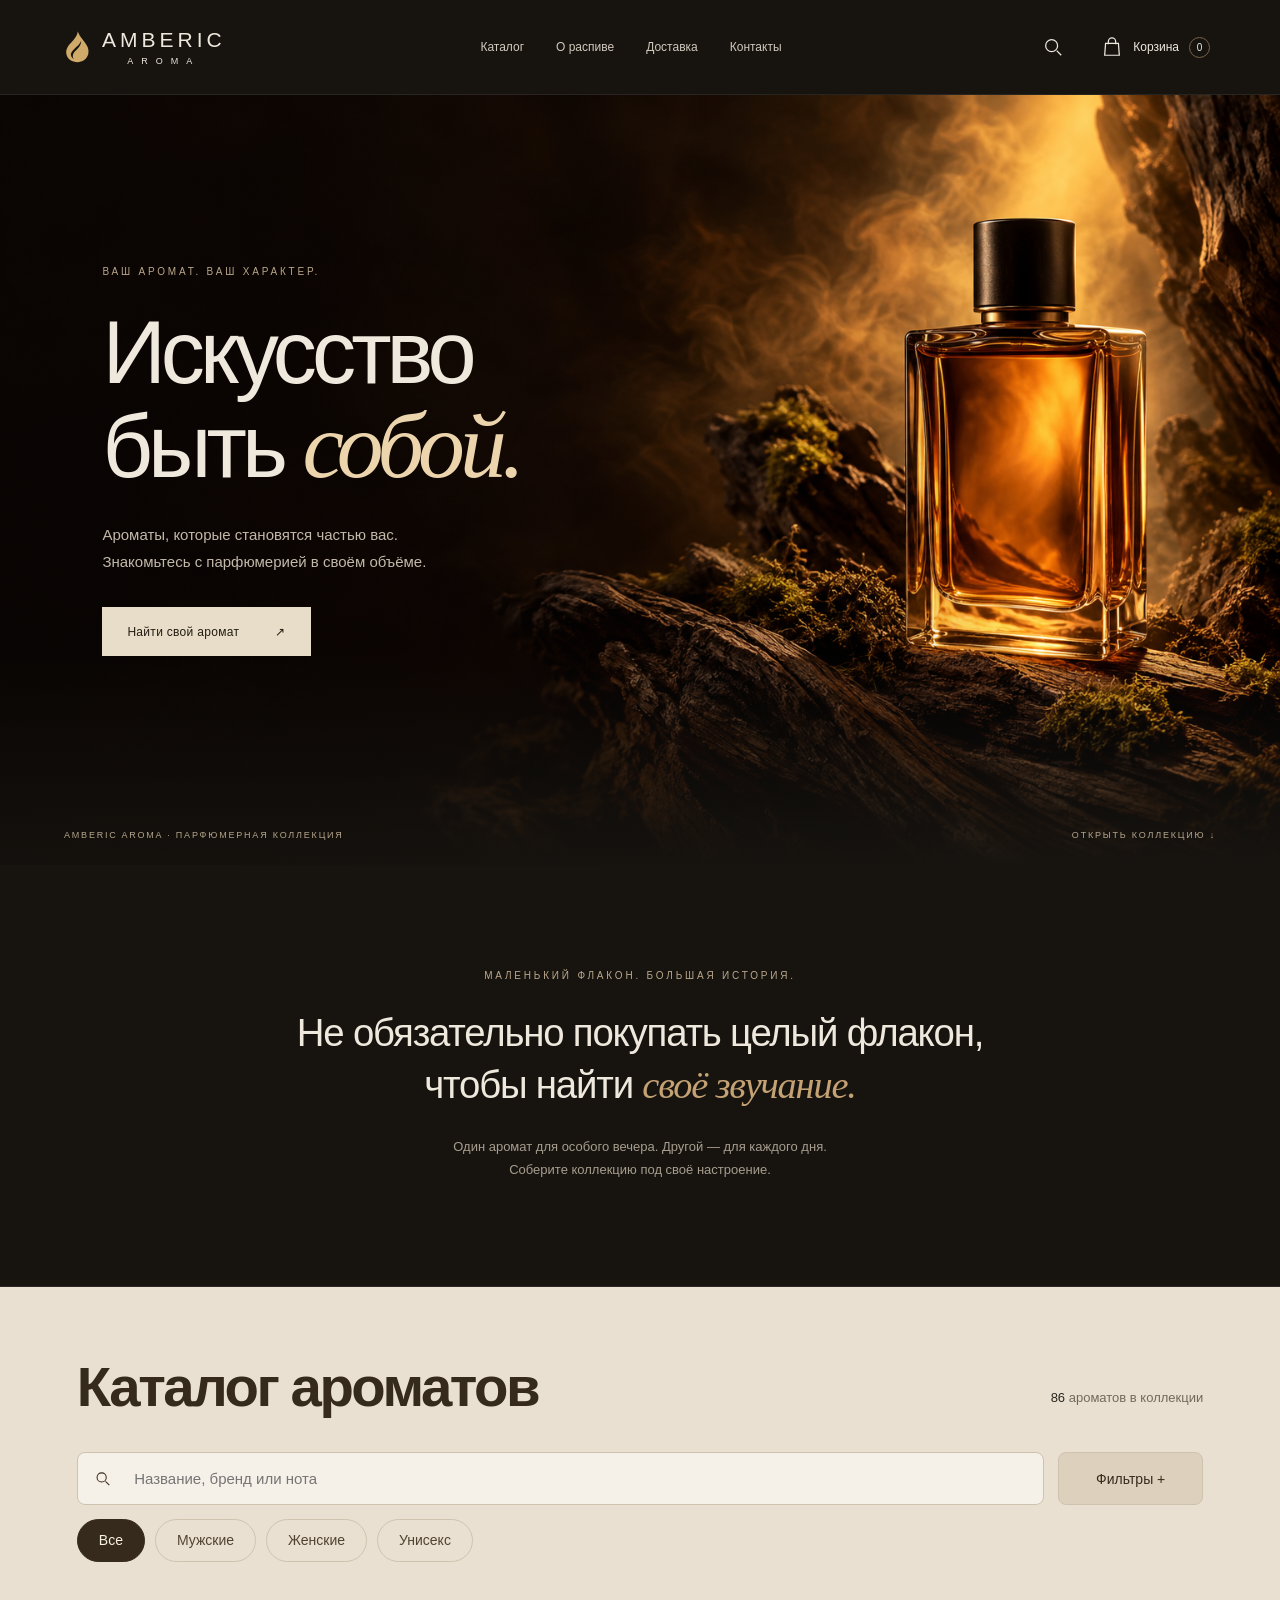
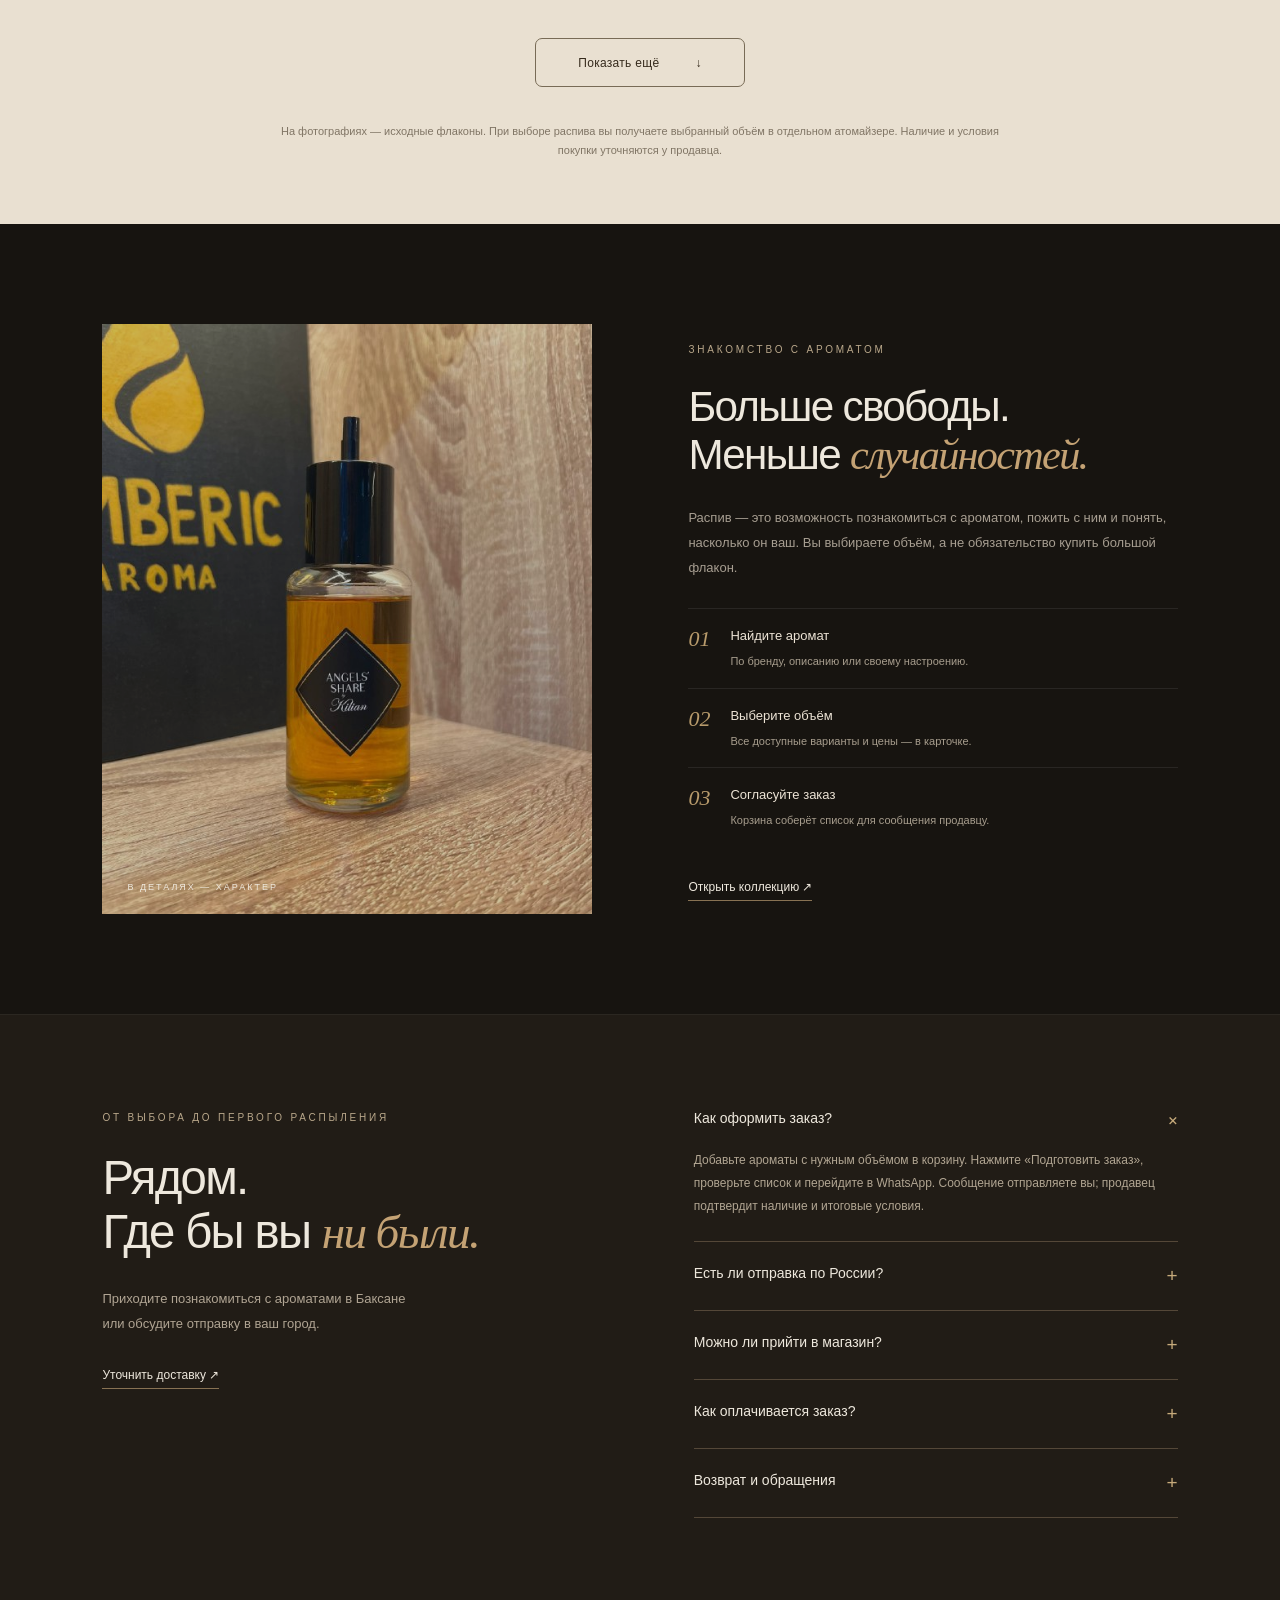
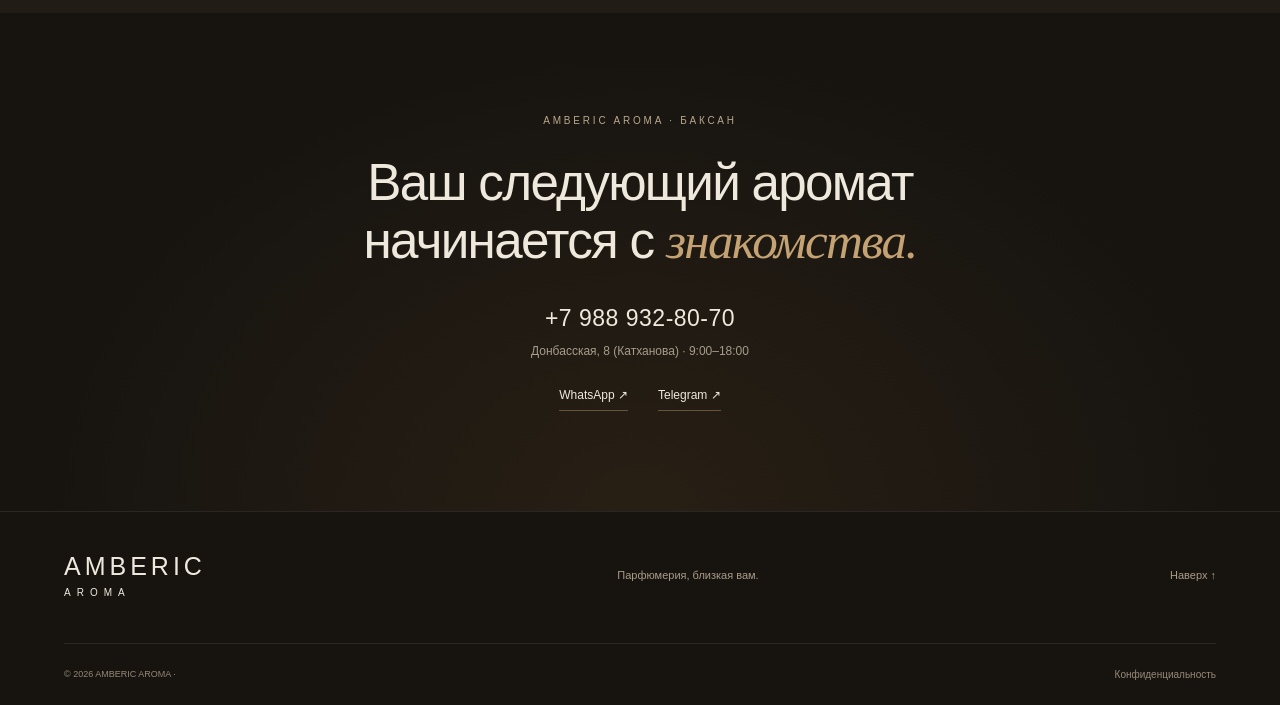
==== commit 79aff56f: "Add files via upload" ====
--- a/index.html
+++ b/index.html
@@ -1,20 +1,20 @@
 <!doctype html>
-<html lang="ru"><head><meta charset="UTF-8"><meta name="viewport" content="width=device-width,initial-scale=1"><meta name="theme-color" content="#171410"><meta name="description" content="AMBERIC AROMA — парфюмерия на распив в Баксане. Каталог ароматов, выбор объёма и заказ через WhatsApp. Отправка по России."><meta name="robots" content="noindex,nofollow"><title>AMBERIC AROMA — Искусство быть собой</title><link rel="icon" href="favicon.svg" type="image/svg+xml"><link rel="stylesheet" href="style.css"><script defer src="catalog.js"></script><script defer src="app.js"></script></head>
+<html lang="ru"><head><meta charset="UTF-8"><meta name="viewport" content="width=device-width,initial-scale=1"><meta name="theme-color" content="#171410"><meta name="description" content="AMBERIC AROMA — парфюмерия на распив в Баксане. Каталог ароматов, выбор объёма и заказ через WhatsApp. Отправка по России."><meta name="robots" content="noindex,nofollow"><title>AMBERIC AROMA — Искусство быть собой</title><link rel="icon" href="favicon.svg" type="image/svg+xml"><link rel="stylesheet" href="style.css?v=20261104clean"><script defer src="/store.js?v=20261104catalog"></script></head>
 <body><a class="skip" href="#catalog">Перейти к каталогу</a>
-<div class="topline"><span>ПАРФЮМЕРИЯ НА РАСПИВ</span><span>БАКСАН · ОТПРАВКА ПО РОССИИ</span><span class="presentation">ПРЕЗЕНТАЦИОННАЯ ВЕРСИЯ</span></div>
+
 <header><a class="logo" href="#" aria-label="AMBERIC AROMA — главная"><svg viewBox="0 0 32 40" aria-hidden="true"><path d="M17 1C15 13 1 17 3 29c2 12 24 14 27-1 2-11-9-16-13-27Z" fill="currentColor"/><path d="M21 12C22 23 7 25 12 35c-11-9 8-15 9-23" fill="#171410"/></svg><span>AMBERIC<small>AROMA</small></span></a><nav aria-label="Основная навигация"><a href="#catalog">Каталог</a><a href="#ritual">О распиве</a><a href="#delivery">Доставка</a><a href="#contacts">Контакты</a></nav><div class="header-actions"><button class="icon-button search-open" aria-label="Поиск ароматов"><svg viewBox="0 0 24 24"><circle cx="10.5" cy="10.5" r="6.5"/><path d="m16 16 5 5"/></svg></button><button class="cart-open" aria-label="Открыть корзину"><svg viewBox="0 0 24 24"><path d="M5 8h14l1 13H4L5 8Z"/><path d="M8 9V6a4 4 0 0 1 8 0v3"/></svg><span class="cart-label">Корзина</span><span id="cart-count">0</span></button></div></header>
-<main><section class="hero"><div class="hero-inner"><p class="eyebrow">ВАШ АРОМАТ. ВАШ ХАРАКТЕР.</p><h1>Искусство<br>быть <em>собой.</em></h1><p class="hero-copy">Ароматы, которые становятся частью вас.<br>Знакомьтесь с парфюмерией в своём объёме.</p><a class="button cream" href="#catalog">Найти свой аромат <span>↗</span></a></div><div class="hero-bottom"><span>AMBERIC AROMA · ПАРФЮМЕРНАЯ КОЛЛЕКЦИЯ</span><a href="#catalog">ОТКРЫТЬ КОЛЛЕКЦИЮ ↓</a></div></section>
+<main><section class="hero"><div class="hero-inner"><p class="eyebrow">ВАШ АРОМАТ. ВАШ ХАРАКТЕР.</p><h1 id="hero-title">Искусство<br>быть <em>собой.</em></h1><p class="hero-copy" id="hero-copy">Ароматы, которые становятся частью вас.<br>Знакомьтесь с парфюмерией в своём объёме.</p><a class="button cream" href="#catalog">Найти свой аромат <span>↗</span></a></div><div class="hero-bottom"><span>AMBERIC AROMA · ПАРФЮМЕРНАЯ КОЛЛЕКЦИЯ</span><a href="#catalog">ОТКРЫТЬ КОЛЛЕКЦИЮ ↓</a></div></section>
 <section class="intro"><span class="eyebrow">МАЛЕНЬКИЙ ФЛАКОН. БОЛЬШАЯ ИСТОРИЯ.</span><p>Не обязательно покупать целый флакон,<br>чтобы найти <em>своё звучание.</em></p><span class="intro-note">Один аромат для особого вечера. Другой — для каждого дня.<br>Соберите коллекцию под своё настроение.</span></section>
-<section id="catalog" class="catalog-section"><div class="section-heading"><div><p class="eyebrow">КОЛЛЕКЦИЯ AMBERIC</p><h2>Выберите своё <em>ощущение.</em></h2></div><p class="collection-total"><strong id="total-products">86</strong> ароматов в коллекции</p></div>
-<div class="catalog-controls"><div class="tabs" role="group" aria-label="Для кого"><button data-gender="all" class="active" aria-pressed="true">Все ароматы</button><button data-gender="men" aria-pressed="false">Для него</button><button data-gender="women" aria-pressed="false">Для неё</button><button data-gender="unisex" aria-pressed="false">Унисекс</button></div><label class="search-box"><svg viewBox="0 0 24 24"><circle cx="10" cy="10" r="6"/><path d="m15 15 5 5"/></svg><input id="search" type="search" placeholder="Название или бренд" aria-label="Поиск по названию или бренду"></label></div>
-<div class="filter-row"><div><label class="sr-only" for="brand">Бренд</label><select id="brand"><option value="all">Все бренды</option></select><label class="sr-only" for="sort">Сортировка</label><select id="sort"><option value="new">Сначала новые</option><option value="price-up">Цена по возрастанию</option><option value="price-down">Цена по убыванию</option><option value="name">По названию</option></select></div><span id="result-count" aria-live="polite"></span></div><div id="products" class="product-grid"></div><div id="empty" hidden><h3>Аромат не найден</h3><p>Попробуйте другое название или сбросьте фильтры.</p><button id="reset" class="button outline">Сбросить фильтры</button></div><div class="load-more"><p id="showing"></p><button id="more" class="button outline">Показать ещё <span>↓</span></button></div><p class="catalog-note">На фотографиях — исходные флаконы. При выборе распива вы получаете выбранный объём в отдельном атомайзере. Наличие и условия покупки уточняются у продавца.</p></section>
+<section id="catalog" class="catalog-section"><div class="section-heading"><div><p class="eyebrow">КОЛЛЕКЦИЯ AMBERIC</p><h2>Каталог ароматов</h2></div><p class="collection-total"><strong id="total-products">86</strong> ароматов в коллекции</p></div>
+<div class="catalog-controls"><div class="tabs" role="group" aria-label="Для кого"><button data-gender="all" class="active" aria-pressed="true">Все</button><button data-gender="men" aria-pressed="false">Мужские</button><button data-gender="women" aria-pressed="false">Женские</button><button data-gender="unisex" aria-pressed="false">Унисекс</button></div><label class="search-box"><svg viewBox="0 0 24 24"><circle cx="10" cy="10" r="6"/><path d="m15 15 5 5"/></svg><input id="search" type="search" placeholder="Название, бренд или нота" aria-label="Поиск по названию или бренду"></label><button id="catalog-filters" aria-expanded="false">Фильтры +</button></div>
+<div class="filter-row"><div></div><span id="result-count" aria-live="polite"></span></div><div class="advanced-filters" id="advanced-filters" hidden><label>Бренд<select id="brand"><option value="all">Все бренды</option></select></label><label>Сортировка<select id="sort"><option value="new">Сначала новые</option><option value="price-up">Цена по возрастанию</option><option value="price-down">Цена по убыванию</option><option value="name">По названию</option></select></label><label>Концентрация<select id="concentration-filter"><option value="">Любая</option></select></label><label>Объём<select id="volume-filter"><option value="">Любой объём</option></select></label></div><div id="products" class="product-grid"></div><div id="empty" hidden><h3>Аромат не найден</h3><p>Попробуйте другое название или сбросьте фильтры.</p><button id="reset" class="button outline">Сбросить фильтры</button></div><div class="load-more"><p id="showing"></p><button id="more" class="button outline">Показать ещё <span>↓</span></button></div><p class="catalog-note">На фотографиях — исходные флаконы. При выборе распива вы получаете выбранный объём в отдельном атомайзере. Наличие и условия покупки уточняются у продавца.</p></section>
 <section id="ritual" class="ritual"><div class="ritual-photo"><img src="images/4294967341.jpg" alt="Флакон Kilian Angels’ Share из коллекции AMBERIC AROMA" loading="lazy"><span>В ДЕТАЛЯХ — ХАРАКТЕР</span></div><div class="ritual-copy"><p class="eyebrow">ЗНАКОМСТВО С АРОМАТОМ</p><h2>Больше свободы.<br>Меньше <em>случайностей.</em></h2><p>Распив — это возможность познакомиться с ароматом, пожить с ним и понять, насколько он ваш. Вы выбираете объём, а не обязательство купить большой флакон.</p><div class="steps"><div><span>01</span><p><strong>Найдите аромат</strong>По бренду, описанию или своему настроению.</p></div><div><span>02</span><p><strong>Выберите объём</strong>Все доступные варианты и цены — в карточке.</p></div><div><span>03</span><p><strong>Согласуйте заказ</strong>Корзина соберёт список для сообщения продавцу.</p></div></div><a href="#catalog" class="text-link">Открыть коллекцию ↗</a></div></section>
 <section id="delivery" class="delivery"><div><p class="eyebrow">ОТ ВЫБОРА ДО ПЕРВОГО РАСПЫЛЕНИЯ</p><h2>Рядом.<br>Где бы вы <em>ни были.</em></h2><p>Приходите познакомиться с ароматами в Баксане<br>или обсудите отправку в ваш город.</p><a class="text-link" href="https://wa.me/79889328070" target="_blank" rel="noopener noreferrer">Уточнить доставку ↗</a></div><div class="faq"><details open><summary>Как оформить заказ?<span>+</span></summary><p>Добавьте ароматы с нужным объёмом в корзину. Нажмите «Подготовить заказ», проверьте список и перейдите в WhatsApp. Сообщение отправляете вы; продавец подтвердит наличие и итоговые условия.</p></details><details><summary>Есть ли отправка по России?<span>+</span></summary><p>Да, отправка по РФ указана в профиле магазина. Служба доставки, стоимость, сроки и возможность отправки парфюмерии в ваш город согласуются с продавцом до покупки.</p></details><details><summary>Можно ли прийти в магазин?<span>+</span></summary><p>Адрес из профиля AMBERIC AROMA: Баксан, Донбасская, 8 (Катханова). Указанное время работы — с 9:00 до 18:00. Перед визитом рекомендуем уточнить график по телефону.</p></details><details><summary>Как оплачивается заказ?<span>+</span></summary><p>Способ оплаты согласуется с продавцом после подтверждения наличия. Эта презентационная версия не принимает платежи и не запрашивает банковские данные.</p></details><details><summary>Возврат и обращения<span>+</span></summary><p>При дистанционной покупке действуют права потребителя, предусмотренные законом. В частности, отказ возможен до передачи товара и, при соблюдении установленных условий, в течение 7 дней после. Адрес для возврата и порядок обращения нужно подтвердить у продавца.</p><button data-legal="returns" class="text-link">Подробнее о возврате ↗</button></details></div></section>
-<section id="contacts" class="contacts"><p class="eyebrow">AMBERIC AROMA · БАКСАН</p><h2>Ваш следующий аромат<br>начинается с <em>знакомства.</em></h2><a href="tel:+79889328070" class="phone">+7 988 932-80-70</a><p>Донбасская, 8 (Катханова) · 9:00–18:00</p><div class="contact-links"><a href="https://wa.me/79889328070" target="_blank" rel="noopener noreferrer">WhatsApp ↗</a><a href="https://t.me/+reNrZohGNBI5NGYy" target="_blank" rel="noopener noreferrer">Telegram ↗</a></div></section></main>
-<footer><div class="footer-top"><a class="wordmark" href="#">AMBERIC <span>AROMA</span></a><p>Парфюмерия, близкая вам.</p><a href="#">Наверх ↑</a></div><div class="footer-bottom"><span>© 2026 AMBERIC AROMA</span><div><button data-legal="offer">Условия покупки · проект</button><button data-legal="privacy">Конфиденциальность</button><button data-legal="cookies">Cookie и хранение данных</button></div></div><p class="demo-note">Закрытая презентация. Прайс из Telegram на 28.10.2026. Окончательные юридические документы и реквизиты продавца ещё не согласованы. Онлайн-оплата не подключена.</p></footer>
+<section id="contacts" class="contacts"><p class="eyebrow">AMBERIC AROMA · БАКСАН</p><h2>Ваш следующий аромат<br>начинается с <em>знакомства.</em></h2><a id="contact-phone" href="tel:+79889328070" class="phone">+7 988 932-80-70</a><p id="contact-address">Донбасская, 8 (Катханова) · 9:00–18:00</p><div class="contact-links" id="contact-links"><a href="https://wa.me/79889328070" target="_blank" rel="noopener noreferrer">WhatsApp ↗</a><a href="https://t.me/+reNrZohGNBI5NGYy" target="_blank" rel="noopener noreferrer">Telegram ↗</a></div></section></main>
+<footer><div class="footer-top"><a class="wordmark" href="#">AMBERIC <span>AROMA</span></a><p>Парфюмерия, близкая вам.</p><a href="#">Наверх ↑</a></div><div class="footer-bottom"><span>© 2026 AMBERIC AROMA · </span><div><button data-legal="privacy">Конфиденциальность</button></div></div></footer>
 <dialog id="product-dialog" aria-labelledby="product-title"><button class="close" data-close aria-label="Закрыть карточку">×</button><div id="product-detail"></div></dialog>
 <dialog id="cart-dialog" class="drawer" aria-labelledby="cart-title"><div class="drawer-head"><div><p class="eyebrow">ВАША КОЛЛЕКЦИЯ</p><h2 id="cart-title">Корзина</h2></div><button class="close" data-close aria-label="Закрыть корзину">×</button></div><div id="cart-items"></div><div id="cart-summary"></div></dialog>
-<dialog id="order-dialog" aria-labelledby="order-title"><button class="close" data-close aria-label="Закрыть оформление">×</button><div class="order-body"><p class="eyebrow">ЕЩЁ ОДИН ШАГ</p><h2 id="order-title">Ваш <em>выбор.</em></h2><p>Проверьте список и отправьте его продавцу в WhatsApp. Наличие, доставку и оплату он подтвердит в переписке.</p><label for="order-text">Текст сообщения</label><textarea id="order-text" readonly rows="8"></textarea><p class="small">Здесь не нужно вводить имя, телефон или адрес. Переход откроет WhatsApp с текстом корзины; отправка происходит только по вашему действию.</p><a id="whatsapp-order" class="button cream" target="_blank" rel="noopener noreferrer">Перейти в WhatsApp ↗</a><button id="copy-order" class="button outline">Скопировать список</button><p id="copy-state" role="status"></p></div></dialog>
+<dialog id="order-dialog" aria-labelledby="order-title"><button class="close" data-close aria-label="Закрыть оформление">×</button><div class="order-body"><p class="eyebrow">ЕЩЁ ОДИН ШАГ</p><h2 id="order-title">Ваш <em>выбор.</em></h2><p>Проверьте список и отправьте его продавцу в WhatsApp. Наличие, доставку и оплату он подтвердит в переписке.</p><label for="order-text">Текст сообщения</label><textarea id="order-text" readonly rows="8"></textarea><p class="small">Здесь не нужно вводить имя, телефон или адрес. Переход откроет WhatsApp с текстом корзины; отправка происходит только по вашему действию.</p><a id="whatsapp-order" class="button cream" target="_blank" rel="noopener noreferrer">Перейти в WhatsApp ↗</a><p class="small whatsapp-privacy">Заказ обсуждается с продавцом в WhatsApp. Список товаров передаётся сервису при переходе, а сведения из отправленного сообщения используются продавцом для ответа и согласования заказа. <button data-legal="privacy">Конфиденциальность</button></p><button id="copy-order" class="button outline">Скопировать список</button><p id="copy-state" role="status"></p></div></dialog>
 <dialog id="legal-dialog" aria-labelledby="legal-title"><button class="close" data-close aria-label="Закрыть документ">×</button><article id="legal-content"></article></dialog>
-<aside id="storage-notice" class="storage-notice" aria-label="Хранение корзины" hidden><div><strong>Только нужное.</strong><p>Можно сохранить корзину в этом браузере. Рекламных трекеров и аналитики в коде витрины нет. <button data-legal="cookies">Подробнее</button></p></div><div><button id="storage-session">Только на время визита</button><button id="storage-save">Сохранять корзину</button></div></aside><div id="toast" role="status" aria-live="polite"></div>
+<aside id="storage-notice" class="storage-notice" aria-label="Хранение корзины" hidden><div><strong>Только нужное.</strong><p>Можно сохранить корзину в этом браузере. Рекламных трекеров и аналитики в коде витрины нет. </p></div><div><button id="storage-session">Только на время визита</button><button id="storage-save">Сохранять корзину</button></div></aside><div id="toast" role="status" aria-live="polite"></div>
 </body></html>
--- a/style.css
+++ b/style.css
@@ -1,6 +1,13 @@
-@font-face{font-family:AmberSans;src:local('Arial');font-display:swap}*{box-sizing:border-box}html{scroll-behavior:smooth;scroll-padding-top:100px}body{margin:0;background:#171410;color:#eee8dd;font-family:AmberSans,Arial,sans-serif;font-weight:400}button,input,select,textarea{font:inherit}button,a,input,select,summary{ -webkit-tap-highlight-color:transparent}button,a{touch-action:manipulation}button{cursor:pointer}a{color:inherit;text-decoration:none}button{color:inherit;background:none;border:0}img{max-width:100%;display:block}svg{width:22px;height:22px;fill:none;stroke:currentColor;stroke-width:1.35}button:focus-visible,a:focus-visible,input:focus-visible,select:focus-visible,summary:focus-visible,textarea:focus-visible{outline:2px solid #d3ad70;outline-offset:5px}[hidden]{display:none!important}.sr-only{position:absolute;width:1px;height:1px;padding:0;margin:-1px;overflow:hidden;clip:rect(0,0,0,0);white-space:nowrap;border:0}.skip{position:fixed;top:-100px;left:20px;z-index:99;background:#e7d7bd;color:#171410;padding:15px}.skip:focus{top:10px}.topline{padding:12px 5%;background:#211c16;border-bottom:1px solid #393027;display:flex;justify-content:space-between;font-size:9px;letter-spacing:1.8px;color:#c3b8a8}.presentation{color:#b49b79}header{height:95px;padding:0 5%;display:flex;align-items:center;justify-content:space-between;background:#171410;position:sticky;top:0;z-index:20;border-bottom:1px solid #ffffff12}.logo{display:flex;align-items:center;gap:12px}.logo svg{width:26px;height:38px;stroke:none;color:#cfaa68}.logo>span{font-size:21px;letter-spacing:4px}.logo small{display:block;font-size:9px;letter-spacing:8px;text-align:center;margin-top:4px}.header-actions{display:flex;gap:25px;align-items:center}nav{display:flex;gap:32px;font-size:12px;color:#d2c9bd}nav a:hover{color:#d9b77a}.cart-open{display:flex;align-items:center;gap:10px;font-size:12px}.cart-open #cart-count{width:21px;height:21px;border:1px solid #786347;border-radius:50%;display:grid;place-items:center;font-size:10px}.icon-button{display:flex}.hero{min-height:650px;height:calc(100svh - 130px);max-height:870px;position:relative;background:#130c05 url('images/hero.png') center 48%/cover no-repeat;display:flex;align-items:center}.hero:before{content:'';position:absolute;inset:0;background:linear-gradient(90deg,#100c0866,transparent 80%),linear-gradient(0deg,#171410,transparent 28%)}.hero-inner{position:relative;width:100%;padding:40px 8% 80px}.eyebrow{font-size:10px;letter-spacing:2.8px;color:#b9a78a;line-height:1.6;margin:0 0 25px}h1,h2,h3,p{font-weight:400}h1{font-size:clamp(64px,6.9vw,106px);line-height:1.02;letter-spacing:-5px;margin:28px 0}em{font-family:Georgia,'Times New Roman',serif;font-weight:400;color:#c4a274}h1 em{font-size:1.06em;color:#ecd5ad}.hero-copy{font-size:15px;line-height:1.8;color:#c3b9aa;margin:28px 0 32px}.button{min-height:49px;display:inline-flex;align-items:center;justify-content:center;gap:36px;padding:15px 24px;font-size:12px;letter-spacing:.3px;border:1px solid transparent;transition:background .2s,transform .2s}.button:hover{transform:translateY(-2px)}.cream{background:#e8ddc9;color:#241c12}.cream:hover{background:#f5ead6}.outline{border-color:#786b56;background:transparent}.outline:hover{background:#ffffff08}.hero-bottom{position:absolute;bottom:25px;left:5%;right:5%;display:flex;justify-content:space-between;align-items:center;font-size:9px;letter-spacing:1.8px;color:#b5a68d}.intro{text-align:center;padding:100px 20px 105px;border-bottom:1px solid #ffffff14}.intro p{font-size:clamp(25px,3vw,43px);line-height:1.35;letter-spacing:-1.2px;margin:23px 0}.intro-note{display:block;font-size:13px;line-height:1.8;color:#a79d8e}.catalog-section{padding:85px 5% 95px;background:#eee8de;color:#26241f}.section-heading{display:flex;justify-content:space-between;align-items:end;margin-bottom:42px}.section-heading .eyebrow{color:#78674f;margin-bottom:17px}h2{font-size:clamp(32px,3.7vw,53px);line-height:1.13;letter-spacing:-1.7px;margin:0}.catalog-section em{color:#826a4a}.collection-total{font-size:11px;color:#72695e}.collection-total strong{font-weight:400;color:#29251e}.catalog-controls{display:flex;align-items:center;justify-content:space-between;border-bottom:1px solid #c7bfb1;gap:20px}.tabs{display:flex;gap:28px}.tabs button{padding:18px 0;font-size:12px;color:#807669;border-bottom:2px solid transparent;white-space:nowrap}.tabs button.active{color:#231d16;border-color:#604c30}.search-box{display:flex;gap:12px;align-items:center}.search-box svg{width:19px}.search-box input{width:190px;border:0;background:transparent;padding:12px 0;font-size:12px;outline-offset:0!important;color:#29251e}.filter-row{padding:22px 0;display:flex;justify-content:space-between;align-items:center;font-size:11px;color:#736959}.filter-row>div{display:flex;gap:20px}.filter-row select{border:0;background:transparent;color:#51483c;font-size:11px;max-width:220px;padding:4px 18px 4px 0;cursor:pointer}.product-grid{display:grid;grid-template-columns:repeat(4,minmax(0,1fr));gap:30px 20px}.product-card{min-width:0}.product-image{display:block;width:100%;position:relative;padding:0;overflow:hidden;background:#d4c1a4;aspect-ratio:3/4}.product-image img{width:100%;height:100%;object-fit:cover;transition:transform .6s,filter .6s}.product-image:hover img{transform:scale(1.035);filter:brightness(1.05)}.product-badge{position:absolute;top:12px;left:12px;padding:7px 9px;background:#f2eadfdc;font-size:8px;letter-spacing:1px;color:#4c3b27}.product-plus{position:absolute;right:12px;bottom:12px;display:grid;place-items:center;width:33px;height:33px;background:#f2eadfe8;border-radius:50%;color:#3f3020;font-size:22px;font-weight:300}.product-info{padding:17px 0 0}.brand-name{font-size:9px;letter-spacing:1.8px;text-transform:uppercase;color:#82735f;margin:0 0 8px}.product-name{font-size:16px;line-height:1.3;margin:0 0 10px;text-align:left;padding:0}.product-name:hover{text-decoration:underline;text-underline-offset:4px}.product-meta{display:flex;justify-content:space-between;align-items:center;gap:8px;font-size:11px;color:#817565}.product-price{font-size:12px;color:#30281e}.product-volume{font-size:10px}.load-more{text-align:center;margin:45px 0 20px}.load-more p{font-size:11px;color:#7b705e;margin-bottom:18px}.load-more .button{min-width:210px}.catalog-note{max-width:760px;margin:35px auto 0;font-size:11px;color:#807565;line-height:1.7;text-align:center}#empty{text-align:center;padding:70px 10px}#empty h3{font-size:28px}#empty p{font-size:13px;color:#807565}.ritual{display:grid;grid-template-columns:1fr 1fr;gap:9%;padding:100px 8%;align-items:center}.ritual-photo{position:relative;overflow:hidden}.ritual-photo img{width:100%;height:590px;object-fit:cover;filter:brightness(.8)}.ritual-photo span{position:absolute;bottom:22px;left:25px;font-size:9px;letter-spacing:2px}.ritual-copy h2{font-size:clamp(29px,3.3vw,48px)}.ritual-copy>p:not(.eyebrow){font-size:13px;line-height:1.9;color:#a79e91;margin:28px 0}.steps{margin-bottom:30px}.steps>div{display:flex;gap:20px;border-top:1px solid #ffffff14;padding:17px 0}.steps>div>span{color:#b89b6c;font-family:Georgia,serif;font-style:italic;font-size:22px}.steps p{margin:0;font-size:11px;color:#a79d8d;line-height:1.6}.steps strong{display:block;font-size:13px;font-weight:400;color:#ece3d5;margin-bottom:6px}.text-link{padding:0 0 6px;border-bottom:1px solid #887253;font-size:12px;line-height:1.7}.delivery{padding:95px 8%;background:#211c16;border-top:1px solid #ffffff0c;display:grid;grid-template-columns:1fr 1fr;gap:10%}.delivery>div>p:not(.eyebrow){font-size:13px;color:#b0a493;line-height:1.9;margin:28px 0}.faq details{border-bottom:1px solid #544738;padding:23px 0}.faq details:first-child{padding-top:0}.faq summary{display:flex;justify-content:space-between;list-style:none;cursor:pointer;font-size:14px;gap:15px}.faq summary::-webkit-details-marker{display:none}.faq summary span{color:#c6aa7b;font-size:19px}.faq details[open] summary span{transform:rotate(45deg)}.faq details p{font-size:12px;color:#b1a592;line-height:1.9;margin:17px 0 0}.faq .text-link{margin-top:16px}.contacts{text-align:center;padding:100px 5%;background:radial-gradient(ellipse at 50% 100%,#42301b66,transparent 65%)}.contacts h2{font-size:clamp(32px,4vw,58px)}.phone{display:inline-block;font-size:23px;letter-spacing:.5px;margin:35px 0 0}.contacts>p:not(.eyebrow){font-size:12px;color:#a79d8c}.contact-links{display:flex;justify-content:center;gap:30px;font-size:12px;margin-top:30px}.contact-links a{border-bottom:1px solid #66533b;padding-bottom:8px}footer{padding:40px 5% 25px;border-top:1px solid #ffffff14}.footer-top{display:flex;align-items:center;justify-content:space-between;margin-bottom:45px}.wordmark{font-size:25px;letter-spacing:4px}.wordmark span{font-size:10px;letter-spacing:6px;display:block;margin-top:6px}.footer-top p,.footer-top>a:last-child{font-size:11px;color:#a89b88}.footer-bottom{border-top:1px solid #ffffff14;padding-top:25px;display:flex;justify-content:space-between;gap:20px;font-size:9px;color:#958978}.footer-bottom>div{display:flex;gap:22px}.footer-bottom button{font-size:10px;padding:0}.demo-note{font-size:10px;color:#8f8371;line-height:1.7;margin-top:20px;max-width:800px}dialog{background:#eee8de;color:#29241c;border:0;padding:0;width:min(900px,92vw);max-height:90svh;overflow-y:auto;box-shadow:0 20px 150px #0008}dialog::backdrop{background:#100d09bb;backdrop-filter:blur(5px)}.close{position:absolute;right:16px;top:14px;z-index:3;font-size:30px;line-height:1;width:36px;height:36px;background:#eee8def2;color:#3f3324;display:grid;place-items:center}.detail-grid{display:grid;grid-template-columns:44% 56%}.detail-photo{height:100%;min-height:590px;object-fit:cover;width:100%}.detail-copy{padding:50px 35px 35px}.detail-copy h2{font-size:35px;line-height:1.2;letter-spacing:-1px;margin:12px 0 18px}.detail-copy .brand-name{font-size:11px}.detail-description{font-size:12px;line-height:1.8;color:#756956}.detail-label{font-size:11px;margin:24px 0 12px}.volumes{display:flex;flex-wrap:wrap;gap:8px}.volume{border:1px solid #c4b7a2;padding:10px 12px;font-size:12px;min-width:59px}.volume.selected{background:#352a1c;border-color:#352a1c;color:#f8efdd}.detail-price{font-size:27px;margin:25px 0 7px}.detail-note{font-size:10px;color:#87785e;line-height:1.6;margin:0 0 20px}.detail-add{width:100%;background:#33291d;color:#f2eadb}.detail-add:hover{background:#4b3a23}.detail-copy .small{font-size:10px;color:#8d7d63;line-height:1.7;margin:17px 0 0}.drawer{position:fixed;inset:0 0 0 auto;margin:0;min-height:100svh;max-height:100svh;width:min(520px,100vw);padding:30px}.drawer-head{display:flex;align-items:center;justify-content:space-between;border-bottom:1px solid #cec3b1;padding-bottom:25px}.drawer-head h2{font-size:35px}.drawer-head .eyebrow{color:#958166;margin:0 0 10px}.drawer-head .close{position:static}.cart-item{padding:23px 0;border-bottom:1px solid #d2c6b4;display:grid;grid-template-columns:70px 1fr;gap:17px}.cart-item img{width:70px;height:95px;object-fit:cover}.cart-item .item-title{font-size:15px;margin:0 0 7px}.cart-item .brand-name{font-size:8px;margin-top:0}.item-volume{font-size:10px;color:#8d7c61}.item-bottom{display:flex;justify-content:space-between;align-items:center;margin-top:12px;gap:10px;font-size:12px}.quantity{display:flex;gap:8px;align-items:center;border:1px solid #cbbba1}.quantity button{width:26px;height:27px;font-size:17px}.quantity span{font-size:11px;min-width:12px;text-align:center}.remove{color:#8e7655;font-size:10px;text-decoration:underline;text-underline-offset:3px}.cart-empty{padding:60px 0;text-align:center}.cart-empty p{font-size:13px;color:#89795f;line-height:1.7}.cart-total{display:flex;justify-content:space-between;margin:30px 0 12px;font-size:24px}.cart-total span:first-child{font-size:16px}.cart-footnote{font-size:11px;color:#8a795e;line-height:1.8;margin-bottom:20px}#checkout{width:100%;background:#352a1c;color:#eee3cf}#cart-summary .text-link{display:block;margin:20px auto}.order-body{padding:50px;max-width:650px;margin:auto}.order-body .eyebrow{color:#948063}.order-body>p:not(.eyebrow){font-size:13px;line-height:1.8;color:#796a54}.order-body label{font-size:11px;display:block;margin:25px 0 10px}.order-body textarea{width:100%;resize:vertical;padding:15px;background:#e4dbcd;border:1px solid #cabba4;color:#514432;font-size:12px;line-height:1.6}.order-body p.small{font-size:11px}.order-body .button{width:100%;margin-top:10px}.order-body .cream{background:#34291b;color:#f6eddc}#legal-content{padding:50px;line-height:1.8}#legal-content h2{font-size:30px;margin-bottom:25px}#legal-content h3{font-size:19px;margin:28px 0 12px}#legal-content p,#legal-content li{font-size:13px;color:#71634f}#legal-content a{text-decoration:underline}#legal-content .legal-status{padding:15px;background:#dfd1b9;font-size:12px;color:#665133}#legal-content .button{background:#352a1c;color:#fff}.storage-notice{position:fixed;left:24px;bottom:24px;z-index:35;max-width:500px;background:#ebe3d6;color:#382b1c;padding:21px 24px;box-shadow:0 10px 60px #0007;border:1px solid #b39a72}.storage-notice strong{font-size:16px;font-weight:400}.storage-notice p{font-size:11px;line-height:1.7;margin:8px 0 15px;color:#76644b}.storage-notice p button{padding:0;text-decoration:underline}.storage-notice>div:last-child{display:flex;gap:10px}.storage-notice>div:last-child button{font-size:10px;padding:11px 12px;border:1px solid #b5a085}.storage-notice #storage-save{background:#392c1d;color:#f2e7d5}#toast{position:fixed;left:50%;bottom:30px;transform:translate(-50%,30px);opacity:0;pointer-events:none;padding:15px 25px;background:#eaddc5;color:#3a2c1b;z-index:90;font-size:12px;box-shadow:0 8px 50px #0005;transition:.2s;white-space:nowrap}#toast.show{transform:translate(-50%,0);opacity:1}body.modal-open{overflow:hidden}
-@media(min-width:1600px){.catalog-section{padding-left:max(5%,calc((100% - 1450px)/2));padding-right:max(5%,calc((100% - 1450px)/2))}.hero-inner{padding-left:max(8%,calc((100% - 1300px)/2))}}@media(max-width:1000px){header nav{gap:18px}.header-actions{gap:15px}.product-grid{grid-template-columns:repeat(3,minmax(0,1fr))}.hero{min-height:580px}.tabs{gap:20px}.ritual{gap:5%;padding:75px 5%}.ritual-photo img{height:540px}.delivery{gap:6%;padding:75px 5%}.footer-bottom>div{gap:12px}.wordmark{font-size:20px}.detail-copy{padding:50px 25px 25px}.hero h1{letter-spacing:-3px}}
-@media(max-width:700px){html{scroll-padding-top:80px}.topline{padding:10px 5%;font-size:7px;letter-spacing:.9px}.topline>span:first-child{display:none}.presentation{font-size:6px}header{height:77px;padding:0 5%}.logo>span{font-size:17px;letter-spacing:3px}.logo small{font-size:7px;letter-spacing:6px}.logo svg{width:21px;height:30px}.logo{gap:8px}header nav{display:none}.cart-label{display:none}.header-actions{gap:16px}.cart-open{gap:6px}.hero{height:710px;min-height:0;max-height:calc(100svh - 105px);background-position:65% center;align-items:flex-end}.hero:before{background:linear-gradient(90deg,#100b07a8,transparent),linear-gradient(0deg,#171410 0%,#17141088 30%,transparent 80%)}.hero-inner{padding:60px 7% 105px}.hero h1{font-size:62px;letter-spacing:-3px;line-height:1.02;margin:20px 0}.hero .eyebrow{font-size:8px;letter-spacing:2.2px;margin-bottom:10px}.hero-copy{font-size:12px;line-height:1.8;margin:20px 0 25px}.hero-bottom{left:7%;bottom:25px;font-size:7px}.hero-bottom>span{max-width:160px;line-height:1.8;letter-spacing:1px}.hero-bottom a{letter-spacing:1px}.button{min-height:47px;padding:14px 20px;font-size:11px}.intro{padding:65px 6%}.intro .eyebrow{font-size:8px;letter-spacing:2px}.intro p{font-size:26px;letter-spacing:-.5px}.intro-note{font-size:11px}.catalog-section{padding:55px 5%}.section-heading{display:block;margin-bottom:24px}.section-heading h2{font-size:34px;max-width:330px}.section-heading .eyebrow{font-size:8px;margin-bottom:13px}.collection-total{margin-top:18px}.catalog-controls{display:block}.tabs{gap:0;justify-content:space-between}.tabs button{font-size:11px;padding:14px 0}.search-box{border-top:1px solid #ccc2b1;margin-top:0;padding:4px 0}.search-box input{width:100%;font-size:12px;padding:12px 0}.filter-row{font-size:9px;padding:16px 0}.filter-row>div{gap:10px;max-width:80%}.filter-row select{font-size:10px;max-width:135px;padding-right:0}.product-grid{grid-template-columns:repeat(2,minmax(0,1fr));gap:25px 12px}.product-image{aspect-ratio:3/4}.product-name{font-size:14px;min-height:36px;line-height:1.25}.brand-name{font-size:8px;letter-spacing:1px;min-height:10px}.product-info{padding-top:13px}.product-meta{align-items:flex-start;flex-direction:column;gap:5px}.product-price{font-size:12px}.product-volume{font-size:9px}.product-badge{top:8px;left:8px;padding:5px 7px;font-size:7px}.product-plus{width:28px;height:28px;right:8px;bottom:8px;font-size:20px}.catalog-note{font-size:10px}.ritual{display:flex;flex-direction:column;padding:55px 6%;gap:40px}.ritual-photo{width:100%}.ritual-photo img{height:400px;object-position:center 55%}.ritual-copy h2{font-size:35px}.ritual-copy .eyebrow{font-size:9px}.delivery{display:block;padding:60px 6%}.delivery h2{font-size:38px}.faq{margin-top:40px}.contacts{padding:65px 6%}.contacts h2{font-size:33px}.contacts .eyebrow{font-size:9px}.phone{font-size:21px}.contacts>p:not(.eyebrow){font-size:11px}.footer-top{flex-wrap:wrap;gap:22px;margin-bottom:25px}.footer-top p{display:none}.footer-bottom{flex-direction:column}.footer-bottom>div{flex-wrap:wrap;gap:15px 20px}.demo-note{font-size:9px}dialog{width:94vw;max-height:94svh}.detail-grid{display:block}.detail-photo{height:270px;min-height:0;object-position:center 53%}.detail-copy{padding:25px}.detail-copy h2{font-size:30px}.detail-description{font-size:12px}.detail-label{margin-top:20px}.detail-price{margin-top:20px}.drawer{width:100vw;padding:24px;max-height:100svh}.order-body,#legal-content{padding:50px 25px 25px}.order-body h2{font-size:34px}.storage-notice{left:12px;right:12px;bottom:12px;max-width:none;padding:17px}.storage-notice>div:last-child button{font-size:9px;flex:1}.storage-notice p{font-size:10px}#toast{max-width:95vw;white-space:normal;text-align:center}.detail-copy .small{font-size:10px}.volume{padding:10px}.load-more{margin-top:30px}}
-.order-nav{padding:0;font-size:12px;color:#d2c9bd}.order-nav:hover{color:#d9b77a}
-@media(max-width:700px){.hero{background-position:82% center}}
-@media(prefers-reduced-motion:reduce){html{scroll-behavior:auto}*,*:before{transition:none!important;animation:none!important}}
+@font-face{font-family:AmberSans;src:local('Arial');font-display:swap}*{box-sizing:border-box}html{scroll-behavior:smooth;scroll-padding-top:100px}body{margin:0;background:#171410;color:#eee8dd;font-family:AmberSans,Arial,sans-serif;font-weight:400}button,input,select,textarea{font:inherit}button,a,input,select,summary{ -webkit-tap-highlight-color:transparent}button,a{touch-action:manipulation}button{cursor:pointer}a{color:inherit;text-decoration:none}button{color:inherit;background:none;border:0}img{max-width:100%;display:block}svg{width:22px;height:22px;fill:none;stroke:currentColor;stroke-width:1.35}button:focus-visible,a:focus-visible,input:focus-visible,select:focus-visible,summary:focus-visible,textarea:focus-visible{outline:2px solid #d3ad70;outline-offset:5px}[hidden]{display:none!important}.sr-only{position:absolute;width:1px;height:1px;padding:0;margin:-1px;overflow:hidden;clip:rect(0,0,0,0);white-space:nowrap;border:0}.skip{position:fixed;top:-100px;left:20px;z-index:99;background:#e7d7bd;color:#171410;padding:15px}.skip:focus{top:10px}.topline{padding:12px 5%;background:#211c16;border-bottom:1px solid #393027;display:flex;justify-content:space-between;font-size:9px;letter-spacing:1.8px;color:#c3b8a8}.presentation{color:#b49b79}header{height:95px;padding:0 5%;display:flex;align-items:center;justify-content:space-between;background:#171410;position:sticky;top:0;z-index:20;border-bottom:1px solid #ffffff12}.logo{display:flex;align-items:center;gap:12px}.logo svg{width:26px;height:38px;stroke:none;color:#cfaa68}.logo>span{font-size:21px;letter-spacing:4px}.logo small{display:block;font-size:9px;letter-spacing:8px;text-align:center;margin-top:4px}.header-actions{display:flex;gap:25px;align-items:center}nav{display:flex;gap:32px;font-size:12px;color:#d2c9bd}nav a:hover{color:#d9b77a}.cart-open{display:flex;align-items:center;gap:10px;font-size:12px}.cart-open #cart-count{width:21px;height:21px;border:1px solid #786347;border-radius:50%;display:grid;place-items:center;font-size:10px}.icon-button{display:flex}.hero{min-height:650px;height:calc(100svh - 130px);max-height:870px;position:relative;background:#130c05 url('images/hero.png') center 48%/cover no-repeat;display:flex;align-items:center}.hero:before{content:'';position:absolute;inset:0;background:linear-gradient(90deg,#100c0866,transparent 80%),linear-gradient(0deg,#171410,transparent 28%)}.hero-inner{position:relative;width:100%;padding:40px 8% 80px}.eyebrow{font-size:10px;letter-spacing:2.8px;color:#b9a78a;line-height:1.6;margin:0 0 25px}h1,h2,h3,p{font-weight:400}h1{font-size:clamp(64px,6.9vw,106px);line-height:1.02;letter-spacing:-5px;margin:28px 0}em{font-family:Georgia,'Times New Roman',serif;font-weight:400;color:#c4a274}h1 em{font-size:1.06em;color:#ecd5ad}.hero-copy{font-size:15px;line-height:1.8;color:#c3b9aa;margin:28px 0 32px}.button{min-height:49px;display:inline-flex;align-items:center;justify-content:center;gap:36px;padding:15px 24px;font-size:12px;letter-spacing:.3px;border:1px solid transparent;transition:background .2s,transform .2s}.button:hover{transform:translateY(-2px)}.cream{background:#e8ddc9;color:#241c12}.cream:hover{background:#f5ead6}.outline{border-color:#786b56;background:transparent}.outline:hover{background:#ffffff08}.hero-bottom{position:absolute;bottom:25px;left:5%;right:5%;display:flex;justify-content:space-between;align-items:center;font-size:9px;letter-spacing:1.8px;color:#b5a68d}.intro{text-align:center;padding:100px 20px 105px;border-bottom:1px solid #ffffff14}.intro p{font-size:clamp(25px,3vw,43px);line-height:1.35;letter-spacing:-1.2px;margin:23px 0}.intro-note{display:block;font-size:13px;line-height:1.8;color:#a79d8e}.catalog-section{padding:85px 5% 95px;background:#eee8de;color:#26241f}.section-heading{display:flex;justify-content:space-between;align-items:end;margin-bottom:42px}.section-heading .eyebrow{color:#78674f;margin-bottom:17px}h2{font-size:clamp(32px,3.7vw,53px);line-height:1.13;letter-spacing:-1.7px;margin:0}.catalog-section em{color:#826a4a}.collection-total{font-size:11px;color:#72695e}.collection-total strong{font-weight:400;color:#29251e}.catalog-controls{display:flex;align-items:center;justify-content:space-between;border-bottom:1px solid #c7bfb1;gap:20px}.tabs{display:flex;gap:28px}.tabs button{padding:18px 0;font-size:12px;color:#807669;border-bottom:2px solid transparent;white-space:nowrap}.tabs button.active{color:#231d16;border-color:#604c30}.search-box{display:flex;gap:12px;align-items:center}.search-box svg{width:19px}.search-box input{width:190px;border:0;background:transparent;padding:12px 0;font-size:12px;outline-offset:0!important;color:#29251e}.filter-row{padding:22px 0;display:flex;justify-content:space-between;align-items:center;font-size:11px;color:#736959}.filter-row>div{display:flex;gap:20px}.filter-row select{border:0;background:transparent;color:#51483c;font-size:11px;max-width:220px;padding:4px 18px 4px 0;cursor:pointer}.product-grid{display:grid;grid-template-columns:repeat(4,minmax(0,1fr));gap:30px 20px}.product-card{min-width:0}.product-image{display:block;width:100%;position:relative;padding:0;overflow:hidden;background:#d4c1a4;aspect-ratio:3/4}.product-image img{width:100%;height:100%;object-fit:cover;transition:transform .6s,filter .6s}.product-image:hover img{transform:scale(1.035);filter:brightness(1.05)}.product-badge{position:absolute;top:12px;left:12px;padding:7px 9px;background:#f2eadfdc;font-size:8px;letter-spacing:1px;color:#4c3b27}.product-plus{position:absolute;right:12px;bottom:12px;display:grid;place-items:center;width:33px;height:33px;background:#f2eadfe8;border-radius:50%;color:#3f3020;font-size:22px;font-weight:300}.product-info{padding:17px 0 0}.brand-name{font-size:9px;letter-spacing:1.8px;text-transform:uppercase;color:#82735f;margin:0 0 8px}.product-name{font-size:16px;line-height:1.3;margin:0 0 10px;text-align:left;padding:0}.product-name:hover{text-decoration:underline;text-underline-offset:4px}.product-meta{display:flex;justify-content:space-between;align-items:center;gap:8px;font-size:11px;color:#817565}.product-price{font-size:12px;color:#30281e}.product-volume{font-size:10px}.load-more{text-align:center;margin:45px 0 20px}.load-more p{font-size:11px;color:#7b705e;margin-bottom:18px}.load-more .button{min-width:210px}.catalog-note{max-width:760px;margin:35px auto 0;font-size:11px;color:#807565;line-height:1.7;text-align:center}#empty{text-align:center;padding:70px 10px}#empty h3{font-size:28px}#empty p{font-size:13px;color:#807565}.ritual{display:grid;grid-template-columns:1fr 1fr;gap:9%;padding:100px 8%;align-items:center}.ritual-photo{position:relative;overflow:hidden}.ritual-photo img{width:100%;height:590px;object-fit:cover;filter:brightness(.8)}.ritual-photo span{position:absolute;bottom:22px;left:25px;font-size:9px;letter-spacing:2px}.ritual-copy h2{font-size:clamp(29px,3.3vw,48px)}.ritual-copy>p:not(.eyebrow){font-size:13px;line-height:1.9;color:#a79e91;margin:28px 0}.steps{margin-bottom:30px}.steps>div{display:flex;gap:20px;border-top:1px solid #ffffff14;padding:17px 0}.steps>div>span{color:#b89b6c;font-family:Georgia,serif;font-style:italic;font-size:22px}.steps p{margin:0;font-size:11px;color:#a79d8d;line-height:1.6}.steps strong{display:block;font-size:13px;font-weight:400;color:#ece3d5;margin-bottom:6px}.text-link{padding:0 0 6px;border-bottom:1px solid #887253;font-size:12px;line-height:1.7}.delivery{padding:95px 8%;background:#211c16;border-top:1px solid #ffffff0c;display:grid;grid-template-columns:1fr 1fr;gap:10%}.delivery>div>p:not(.eyebrow){font-size:13px;color:#b0a493;line-height:1.9;margin:28px 0}.faq details{border-bottom:1px solid #544738;padding:23px 0}.faq details:first-child{padding-top:0}.faq summary{display:flex;justify-content:space-between;list-style:none;cursor:pointer;font-size:14px;gap:15px}.faq summary::-webkit-details-marker{display:none}.faq summary span{color:#c6aa7b;font-size:19px}.faq details[open] summary span{transform:rotate(45deg)}.faq details p{font-size:12px;color:#b1a592;line-height:1.9;margin:17px 0 0}.faq .text-link{margin-top:16px}.contacts{text-align:center;padding:100px 5%;background:radial-gradient(ellipse at 50% 100%,#42301b66,transparent 65%)}.contacts h2{font-size:clamp(32px,4vw,58px)}.phone{display:inline-block;font-size:23px;letter-spacing:.5px;margin:35px 0 0}.contacts>p:not(.eyebrow){font-size:12px;color:#a79d8c}.contact-links{display:flex;justify-content:center;gap:30px;font-size:12px;margin-top:30px}.contact-links a{border-bottom:1px solid #66533b;padding-bottom:8px}footer{padding:40px 5% 25px;border-top:1px solid #ffffff14}.footer-top{display:flex;align-items:center;justify-content:space-between;margin-bottom:45px}.wordmark{font-size:25px;letter-spacing:4px}.wordmark span{font-size:10px;letter-spacing:6px;display:block;margin-top:6px}.footer-top p,.footer-top>a:last-child{font-size:11px;color:#a89b88}.footer-bottom{border-top:1px solid #ffffff14;padding-top:25px;display:flex;justify-content:space-between;gap:20px;font-size:9px;color:#958978}.footer-bottom>div{display:flex;gap:22px}.footer-bottom button{font-size:10px;padding:0}.demo-note{font-size:10px;color:#8f8371;line-height:1.7;margin-top:20px;max-width:800px}dialog{background:#eee8de;color:#29241c;border:0;padding:0;width:min(900px,92vw);max-height:90svh;overflow-y:auto;box-shadow:0 20px 150px #0008}dialog::backdrop{background:#100d09bb;backdrop-filter:blur(5px)}.close{position:absolute;right:16px;top:14px;z-index:3;font-size:30px;line-height:1;width:36px;height:36px;background:#eee8def2;color:#3f3324;display:grid;place-items:center}.detail-grid{display:grid;grid-template-columns:44% 56%}.detail-photo{height:100%;min-height:590px;object-fit:cover;width:100%}.detail-copy{padding:50px 35px 35px}.detail-copy h2{font-size:35px;line-height:1.2;letter-spacing:-1px;margin:12px 0 18px}.detail-copy .brand-name{font-size:11px}.detail-description{font-size:12px;line-height:1.8;color:#756956}.detail-label{font-size:11px;margin:24px 0 12px}.volumes{display:flex;flex-wrap:wrap;gap:8px}.volume{border:1px solid #c4b7a2;padding:10px 12px;font-size:12px;min-width:59px}.volume.selected{background:#352a1c;border-color:#352a1c;color:#f8efdd}.detail-price{font-size:27px;margin:25px 0 7px}.detail-note{font-size:10px;color:#87785e;line-height:1.6;margin:0 0 20px}.detail-add{width:100%;background:#33291d;color:#f2eadb}.detail-add:hover{background:#4b3a23}.detail-copy .small{font-size:10px;color:#8d7d63;line-height:1.7;margin:17px 0 0}.drawer{position:fixed;inset:0 0 0 auto;margin:0;min-height:100svh;max-height:100svh;width:min(520px,100vw);padding:30px}.drawer-head{display:flex;align-items:center;justify-content:space-between;border-bottom:1px solid #cec3b1;padding-bottom:25px}.drawer-head h2{font-size:35px}.drawer-head .eyebrow{color:#958166;margin:0 0 10px}.drawer-head .close{position:static}.cart-item{padding:23px 0;border-bottom:1px solid #d2c6b4;display:grid;grid-template-columns:70px 1fr;gap:17px}.cart-item img{width:70px;height:95px;object-fit:cover}.cart-item .item-title{font-size:15px;margin:0 0 7px}.cart-item .brand-name{font-size:8px;margin-top:0}.item-volume{font-size:10px;color:#8d7c61}.item-bottom{display:flex;justify-content:space-between;align-items:center;margin-top:12px;gap:10px;font-size:12px}.quantity{display:flex;gap:8px;align-items:center;border:1px solid #cbbba1}.quantity button{width:26px;height:27px;font-size:17px}.quantity span{font-size:11px;min-width:12px;text-align:center}.remove{color:#8e7655;font-size:10px;text-decoration:underline;text-underline-offset:3px}.cart-empty{padding:60px 0;text-align:center}.cart-empty p{font-size:13px;color:#89795f;line-height:1.7}.cart-total{display:flex;justify-content:space-between;margin:30px 0 12px;font-size:24px}.cart-total span:first-child{font-size:16px}.cart-footnote{font-size:11px;color:#8a795e;line-height:1.8;margin-bottom:20px}#checkout{width:100%;background:#352a1c;color:#eee3cf}#cart-summary .text-link{display:block;margin:20px auto}.order-body{padding:50px;max-width:650px;margin:auto}.order-body .eyebrow{color:#948063}.order-body>p:not(.eyebrow){font-size:13px;line-height:1.8;color:#796a54}.order-body label{font-size:11px;display:block;margin:25px 0 10px}.order-body textarea{width:100%;resize:vertical;padding:15px;background:#e4dbcd;border:1px solid #cabba4;color:#514432;font-size:12px;line-height:1.6}.order-body p.small{font-size:11px}.order-body .button{width:100%;margin-top:10px}.order-body .cream{background:#34291b;color:#f6eddc}#legal-content{padding:50px;line-height:1.8}#legal-content h2{font-size:30px;margin-bottom:25px}#legal-content h3{font-size:19px;margin:28px 0 12px}#legal-content p,#legal-content li{font-size:13px;color:#71634f}#legal-content a{text-decoration:underline}#legal-content .legal-status{padding:15px;background:#dfd1b9;font-size:12px;color:#665133}#legal-content .button{background:#352a1c;color:#fff}.storage-notice{position:fixed;left:24px;bottom:24px;z-index:35;max-width:500px;background:#ebe3d6;color:#382b1c;padding:21px 24px;box-shadow:0 10px 60px #0007;border:1px solid #b39a72}.storage-notice strong{font-size:16px;font-weight:400}.storage-notice p{font-size:11px;line-height:1.7;margin:8px 0 15px;color:#76644b}.storage-notice p button{padding:0;text-decoration:underline}.storage-notice>div:last-child{display:flex;gap:10px}.storage-notice>div:last-child button{font-size:10px;padding:11px 12px;border:1px solid #b5a085}.storage-notice #storage-save{background:#392c1d;color:#f2e7d5}#toast{position:fixed;left:50%;bottom:30px;transform:translate(-50%,30px);opacity:0;pointer-events:none;padding:15px 25px;background:#eaddc5;color:#3a2c1b;z-index:90;font-size:12px;box-shadow:0 8px 50px #0005;transition:.2s;white-space:nowrap}#toast.show{transform:translate(-50%,0);opacity:1}body.modal-open{overflow:hidden}
+@media(min-width:1600px){.catalog-section{padding-left:max(5%,calc((100% - 1450px)/2));padding-right:max(5%,calc((100% - 1450px)/2))}.hero-inner{padding-left:max(8%,calc((100% - 1300px)/2))}}@media(max-width:1000px){header nav{gap:18px}.header-actions{gap:15px}.product-grid{grid-template-columns:repeat(3,minmax(0,1fr))}.hero{min-height:580px}.tabs{gap:20px}.ritual{gap:5%;padding:75px 5%}.ritual-photo img{height:540px}.delivery{gap:6%;padding:75px 5%}.footer-bottom>div{gap:12px}.wordmark{font-size:20px}.detail-copy{padding:50px 25px 25px}.hero h1{letter-spacing:-3px}}
+@media(max-width:700px){html{scroll-padding-top:80px}.topline{padding:10px 5%;font-size:7px;letter-spacing:.9px}.topline>span:first-child{display:none}.presentation{font-size:6px}header{height:77px;padding:0 5%}.logo>span{font-size:17px;letter-spacing:3px}.logo small{font-size:7px;letter-spacing:6px}.logo svg{width:21px;height:30px}.logo{gap:8px}header nav{display:none}.cart-label{display:none}.header-actions{gap:16px}.cart-open{gap:6px}.hero{height:710px;min-height:0;max-height:calc(100svh - 105px);background-position:65% center;align-items:flex-end}.hero:before{background:linear-gradient(90deg,#100b07a8,transparent),linear-gradient(0deg,#171410 0%,#17141088 30%,transparent 80%)}.hero-inner{padding:60px 7% 105px}.hero h1{font-size:62px;letter-spacing:-3px;line-height:1.02;margin:20px 0}.hero .eyebrow{font-size:8px;letter-spacing:2.2px;margin-bottom:10px}.hero-copy{font-size:12px;line-height:1.8;margin:20px 0 25px}.hero-bottom{left:7%;bottom:25px;font-size:7px}.hero-bottom>span{max-width:160px;line-height:1.8;letter-spacing:1px}.hero-bottom a{letter-spacing:1px}.button{min-height:47px;padding:14px 20px;font-size:11px}.intro{padding:65px 6%}.intro .eyebrow{font-size:8px;letter-spacing:2px}.intro p{font-size:26px;letter-spacing:-.5px}.intro-note{font-size:11px}.catalog-section{padding:55px 5%}.section-heading{display:block;margin-bottom:24px}.section-heading h2{font-size:34px;max-width:330px}.section-heading .eyebrow{font-size:8px;margin-bottom:13px}.collection-total{margin-top:18px}.catalog-controls{display:block}.tabs{gap:0;justify-content:space-between}.tabs button{font-size:11px;padding:14px 0}.search-box{border-top:1px solid #ccc2b1;margin-top:0;padding:4px 0}.search-box input{width:100%;font-size:12px;padding:12px 0}.filter-row{font-size:9px;padding:16px 0}.filter-row>div{gap:10px;max-width:80%}.filter-row select{font-size:10px;max-width:135px;padding-right:0}.product-grid{grid-template-columns:repeat(2,minmax(0,1fr));gap:25px 12px}.product-image{aspect-ratio:3/4}.product-name{font-size:14px;min-height:36px;line-height:1.25}.brand-name{font-size:8px;letter-spacing:1px;min-height:10px}.product-info{padding-top:13px}.product-meta{align-items:flex-start;flex-direction:column;gap:5px}.product-price{font-size:12px}.product-volume{font-size:9px}.product-badge{top:8px;left:8px;padding:5px 7px;font-size:7px}.product-plus{width:28px;height:28px;right:8px;bottom:8px;font-size:20px}.catalog-note{font-size:10px}.ritual{display:flex;flex-direction:column;padding:55px 6%;gap:40px}.ritual-photo{width:100%}.ritual-photo img{height:400px;object-position:center 55%}.ritual-copy h2{font-size:35px}.ritual-copy .eyebrow{font-size:9px}.delivery{display:block;padding:60px 6%}.delivery h2{font-size:38px}.faq{margin-top:40px}.contacts{padding:65px 6%}.contacts h2{font-size:33px}.contacts .eyebrow{font-size:9px}.phone{font-size:21px}.contacts>p:not(.eyebrow){font-size:11px}.footer-top{flex-wrap:wrap;gap:22px;margin-bottom:25px}.footer-top p{display:none}.footer-bottom{flex-direction:column}.footer-bottom>div{flex-wrap:wrap;gap:15px 20px}.demo-note{font-size:9px}dialog{width:94vw;max-height:94svh}.detail-grid{display:block}.detail-photo{height:270px;min-height:0;object-position:center 53%}.detail-copy{padding:25px}.detail-copy h2{font-size:30px}.detail-description{font-size:12px}.detail-label{margin-top:20px}.detail-price{margin-top:20px}.drawer{width:100vw;padding:24px;max-height:100svh}.order-body,#legal-content{padding:50px 25px 25px}.order-body h2{font-size:34px}.storage-notice{left:12px;right:12px;bottom:12px;max-width:none;padding:17px}.storage-notice>div:last-child button{font-size:9px;flex:1}.storage-notice p{font-size:10px}#toast{max-width:95vw;white-space:normal;text-align:center}.detail-copy .small{font-size:10px}.volume{padding:10px}.load-more{margin-top:30px}}
+.order-nav{padding:0;font-size:12px;color:#d2c9bd}.order-nav:hover{color:#d9b77a}
+@media(max-width:700px){.hero{background-position:82% center}}
+@media(prefers-reduced-motion:reduce){html{scroll-behavior:auto}*,*:before{transition:none!important;animation:none!important}}
+.detail-media{display:flex;flex-direction:column;gap:14px;align-self:start;max-height:75vh;overflow:auto}.detail-media .detail-photo{width:100%;height:auto;max-height:65vh;object-fit:contain;position:static}.detail-media video{background:#1c1813}.detail-add:disabled{opacity:.5;cursor:not-allowed}.hero-background-video{position:absolute;right:3%;top:10%;width:44%;height:73%;object-fit:cover;z-index:1;border-radius:4px}.hero-inner{z-index:2;position:relative}.hero-bottom{z-index:2}#hero-title{max-width:780px;white-space:normal}#hero-copy{max-width:520px;white-space:pre-line}.catalog-error{grid-column:1/-1;padding:40px 15px}.footer-bottom a{text-decoration:none;color:inherit}@media(max-width:700px){.detail-media{max-height:55vh}.detail-media .detail-photo{max-height:50vh}.hero-background-video{right:0;top:0;width:100%;height:100%;opacity:.48}.hero-inner{pointer-events:none}.hero-inner a{pointer-events:auto}.hero-background-video::-webkit-media-controls-panel{z-index:4}.hero-bottom{pointer-events:none}.hero-bottom a{pointer-events:auto}}
+.hero-inner{pointer-events:none}.hero-inner a{pointer-events:auto}.hero-bottom{pointer-events:none}.hero-bottom a{pointer-events:auto}@media(prefers-reduced-motion:reduce){html{scroll-behavior:auto}*{transition:none!important}}
+
+/* Catalog refinement — original AMBERIC cream and brown palette */
+#catalog{font-family:Arial,Helvetica,sans-serif;background:#e9e0d1;color:#352a1c;padding:70px 6% 65px}#catalog .section-heading{align-items:end;margin-bottom:34px}#catalog .section-heading h2{font-family:Arial,Helvetica,sans-serif;font-weight:700;font-size:clamp(36px,4.4vw,64px);letter-spacing:-2.5px;line-height:1.08}#catalog .section-heading .eyebrow{display:none}#catalog .collection-total{font-size:13px}#catalog .catalog-controls{display:grid;grid-template-columns:1fr 145px;border:0;gap:14px;align-items:stretch}#catalog .search-box{grid-column:1;grid-row:1;display:flex;border:1px solid #cfc3b0;background:#f6f1e8;border-radius:8px;margin:0;padding:0 16px}#catalog .search-box input{width:100%;padding:17px 10px;font-family:inherit;font-size:15px}#catalog-filters{grid-column:2;grid-row:1;background:#ddd1bd;border:1px solid #cfc3b0;border-radius:8px;font-size:14px;color:#352a1c}#catalog .tabs{grid-column:1/-1;grid-row:2;justify-content:flex-start;gap:10px;margin:0 0 5px;padding:0;border:0;flex-wrap:wrap}#catalog .tabs button{font-family:inherit;font-size:14px;padding:12px 21px;border:1px solid #cfc3b0;border-radius:28px;letter-spacing:0;color:#514331;line-height:1.2}#catalog .tabs button.active{background:#352a1c;color:#f7efdf;border-color:#352a1c}#catalog .tabs button:after{display:none}#catalog .filter-row{padding:17px 0 23px;border:0;font-size:13px}#catalog .filter-row select{font-family:inherit;font-size:13px}#catalog .product-grid{grid-template-columns:repeat(4,minmax(0,1fr));gap:30px 22px}#catalog .product-image{aspect-ratio:4/5;background:#e0d5c4;border-radius:10px;overflow:hidden}#catalog .product-image img{width:100%;height:100%;object-fit:contain;transition:transform .3s}#catalog .product-card:hover img{transform:scale(1.035)}#catalog .product-badge{display:none}#catalog .product-info{padding-top:14px}#catalog .brand-name{font-family:inherit;text-transform:none;font-size:13px;letter-spacing:0;margin:0 0 7px;color:#80715c;min-height:0}#catalog .product-name{font-family:inherit;font-size:19px;font-weight:700;line-height:1.22;min-height:0;letter-spacing:-.4px;margin:0 0 10px}#catalog .product-meta{display:flex;flex-direction:column;gap:9px;align-items:flex-start}#catalog .product-volume{order:-1;font-size:12px;line-height:1.6;color:#80715c}#catalog .product-price{font-size:17px;font-weight:700}#catalog .product-plus{background:#f5eddf;color:#352a1c;border-radius:50%;border:1px solid #cfc3b0;width:34px;height:34px}#catalog .advanced-filters{background:#e0d5c4;border-radius:10px;padding:20px;display:grid;grid-template-columns:repeat(3,1fr);gap:16px;margin:0 0 26px}#catalog .advanced-filters[hidden]{display:none}#catalog .advanced-filters label{display:grid;gap:9px;font-size:13px}#catalog .advanced-filters select{background:#f6f1e8;border:1px solid #cfc3b0;border-radius:6px;padding:13px;width:100%;font:14px Arial;color:#352a1c}#catalog .load-more button{border-radius:7px;font-family:inherit}#catalog button:focus-visible,#catalog select:focus-visible{outline:2px solid #80643f;outline-offset:4px}@media(min-width:1500px){#catalog .product-grid{grid-template-columns:repeat(5,minmax(0,1fr))}}@media(max-width:1000px){#catalog .product-grid{grid-template-columns:repeat(3,minmax(0,1fr))}}@media(max-width:650px){#catalog{padding:45px 5%}#catalog .product-grid{grid-template-columns:repeat(2,minmax(0,1fr));gap:25px 14px}#catalog .catalog-controls{grid-template-columns:1fr 105px;gap:10px}#catalog .tabs{gap:7px}#catalog .tabs button{font-size:12px;padding:10px 14px}#catalog .search-box{padding:0 8px}#catalog .search-box input{font-size:12px;padding:14px 5px}#catalog .product-name{font-size:16px}#catalog .brand-name{font-size:12px}#catalog .advanced-filters{grid-template-columns:1fr}#catalog .section-heading h2{font-size:38px}#catalog .collection-total{margin-top:15px}#catalog .product-price{font-size:15px}}
+
+#catalog .advanced-filters{grid-template-columns:repeat(4,minmax(0,1fr))}#catalog .filter-row>div:empty{display:none}#catalog .filter-row{justify-content:flex-end;padding:10px 0 16px}.whatsapp-privacy button{padding:0;text-decoration:underline;font:inherit}header{top:0}@media(max-width:850px){#catalog .advanced-filters{grid-template-columns:repeat(2,minmax(0,1fr))}}@media(max-width:500px){#catalog .advanced-filters{grid-template-columns:1fr}}
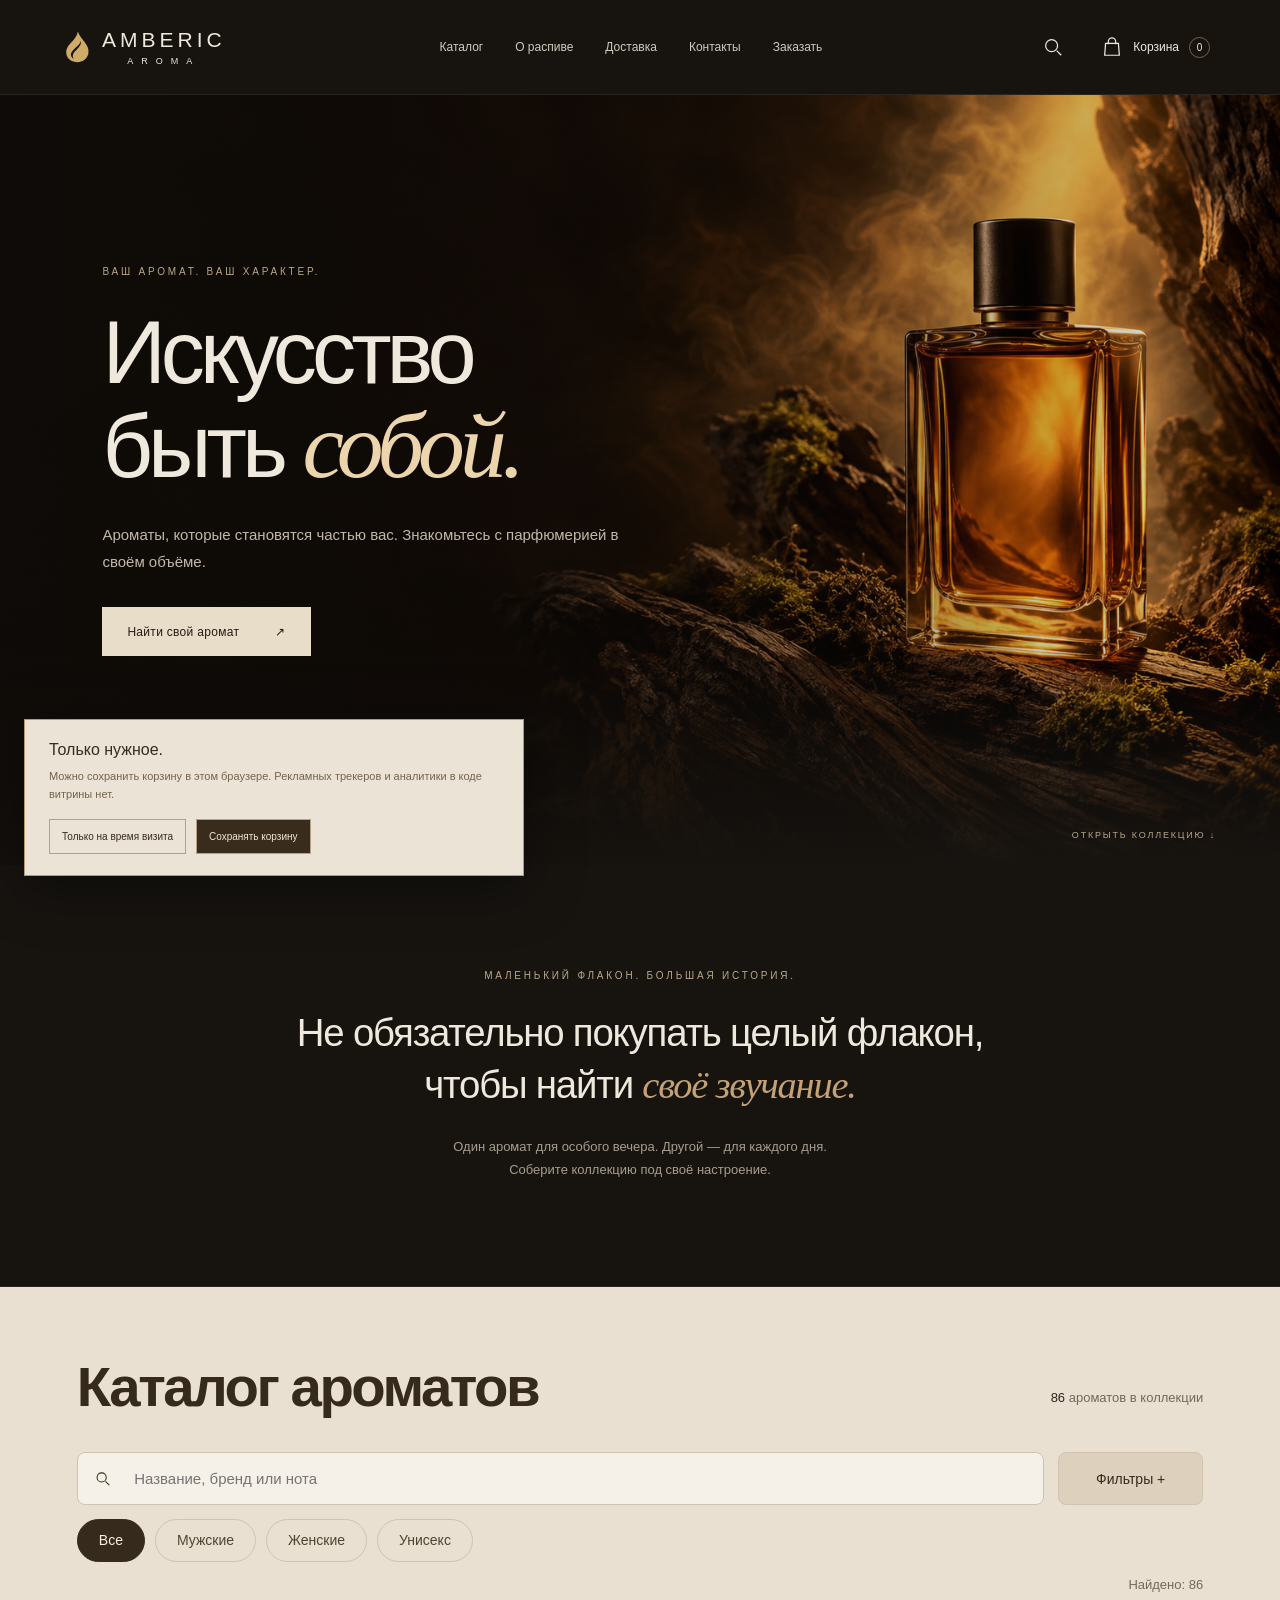
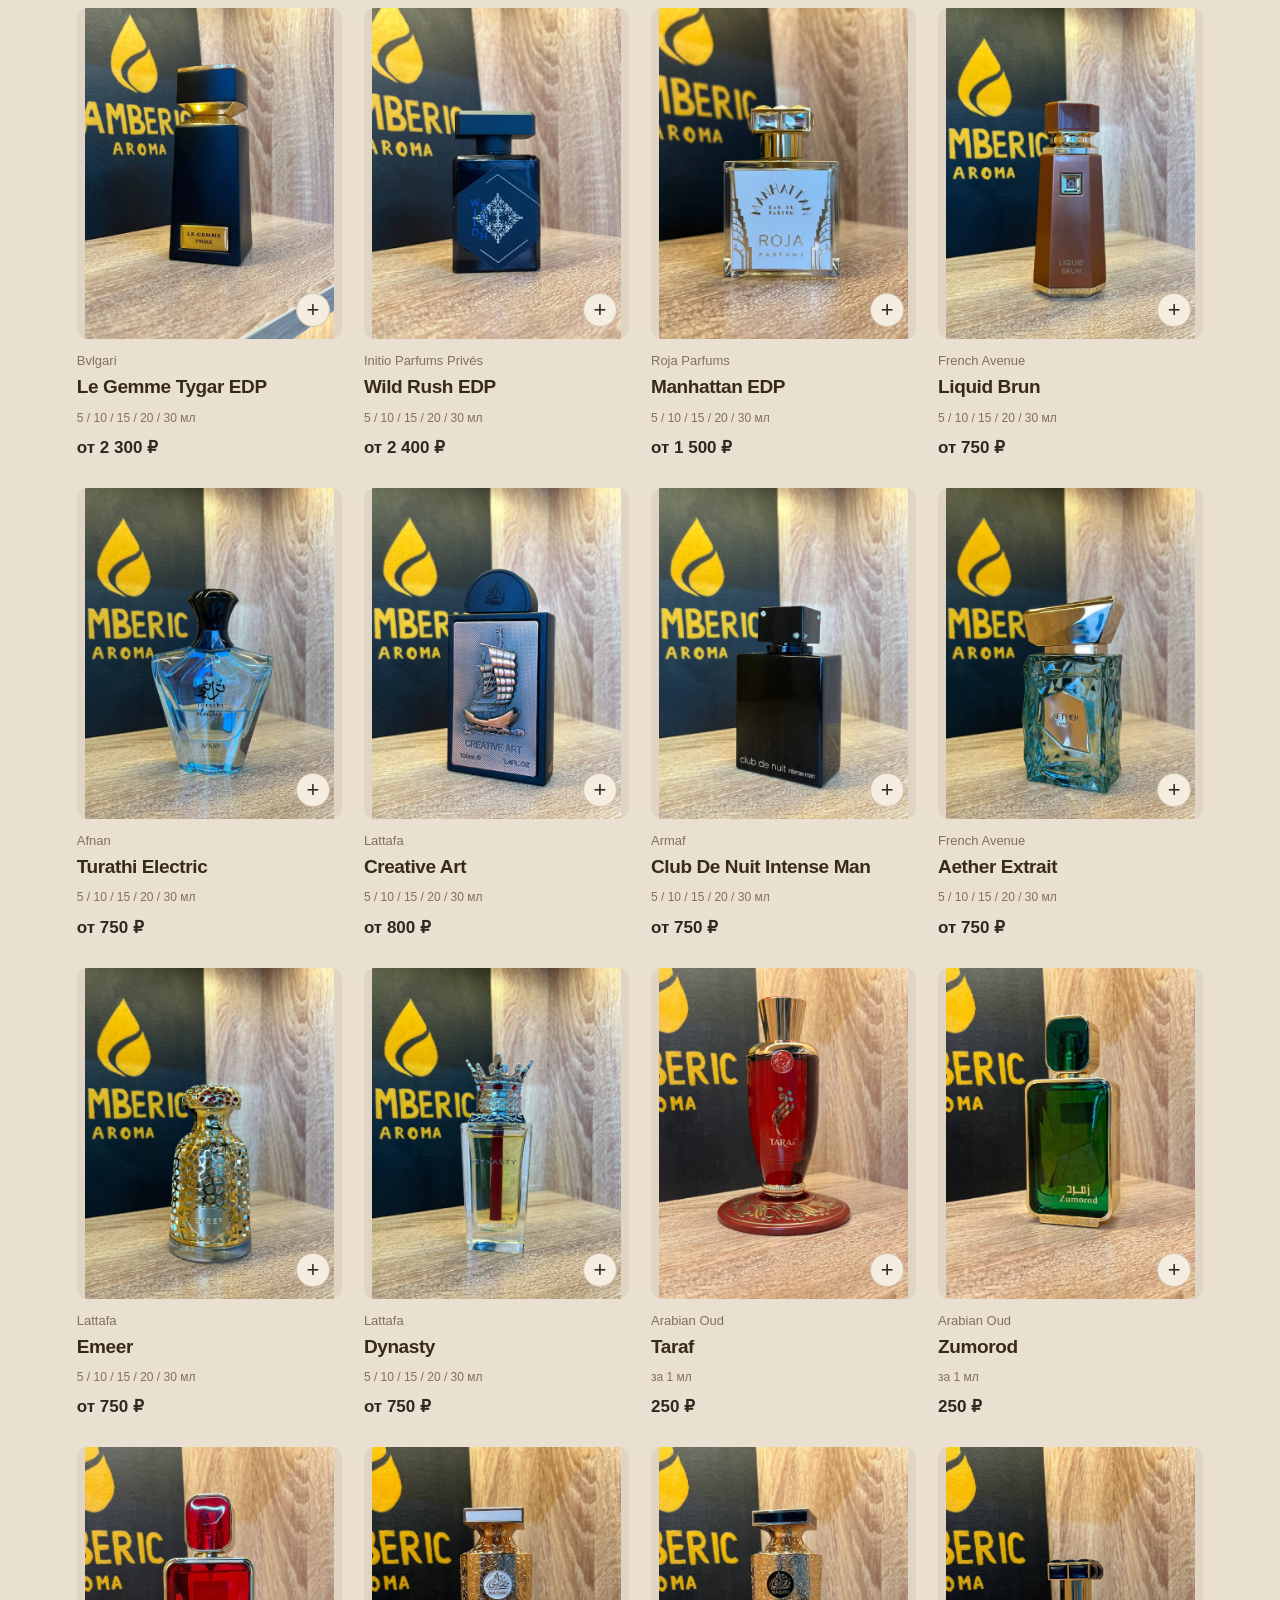
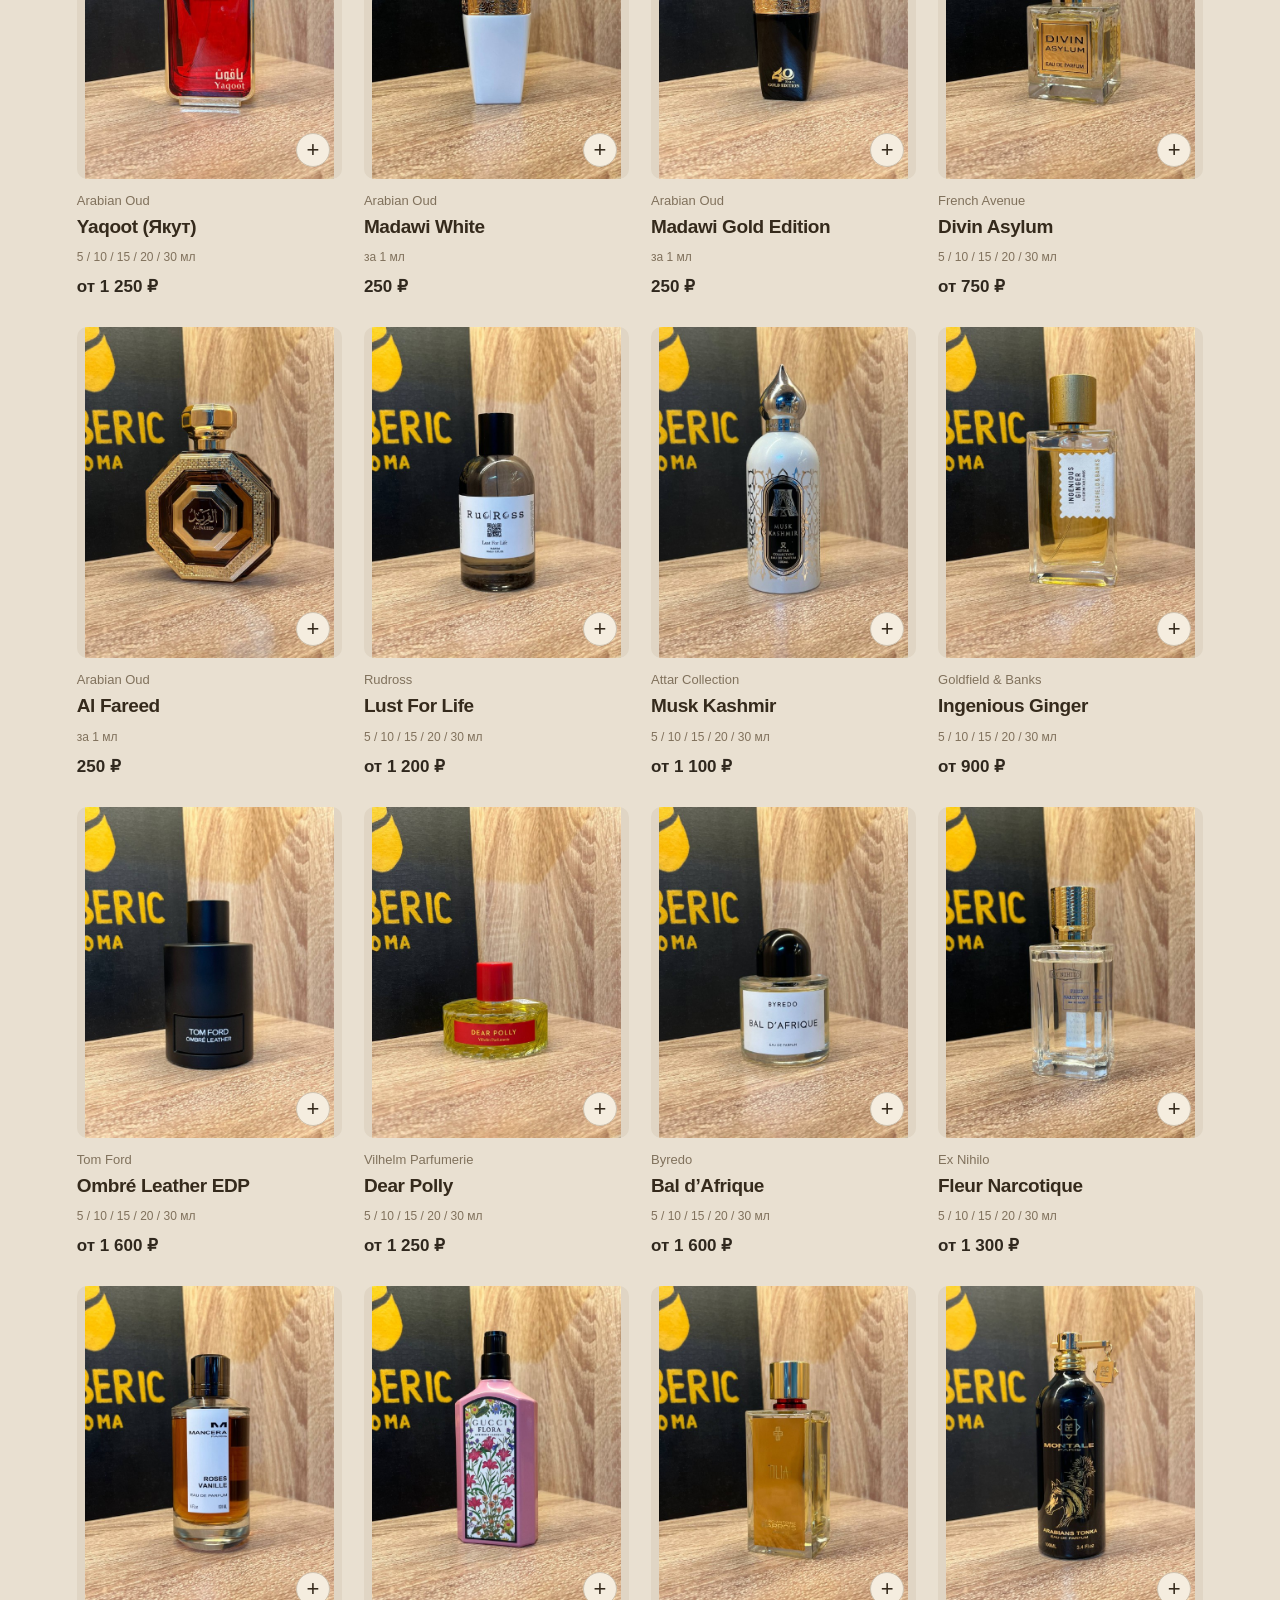
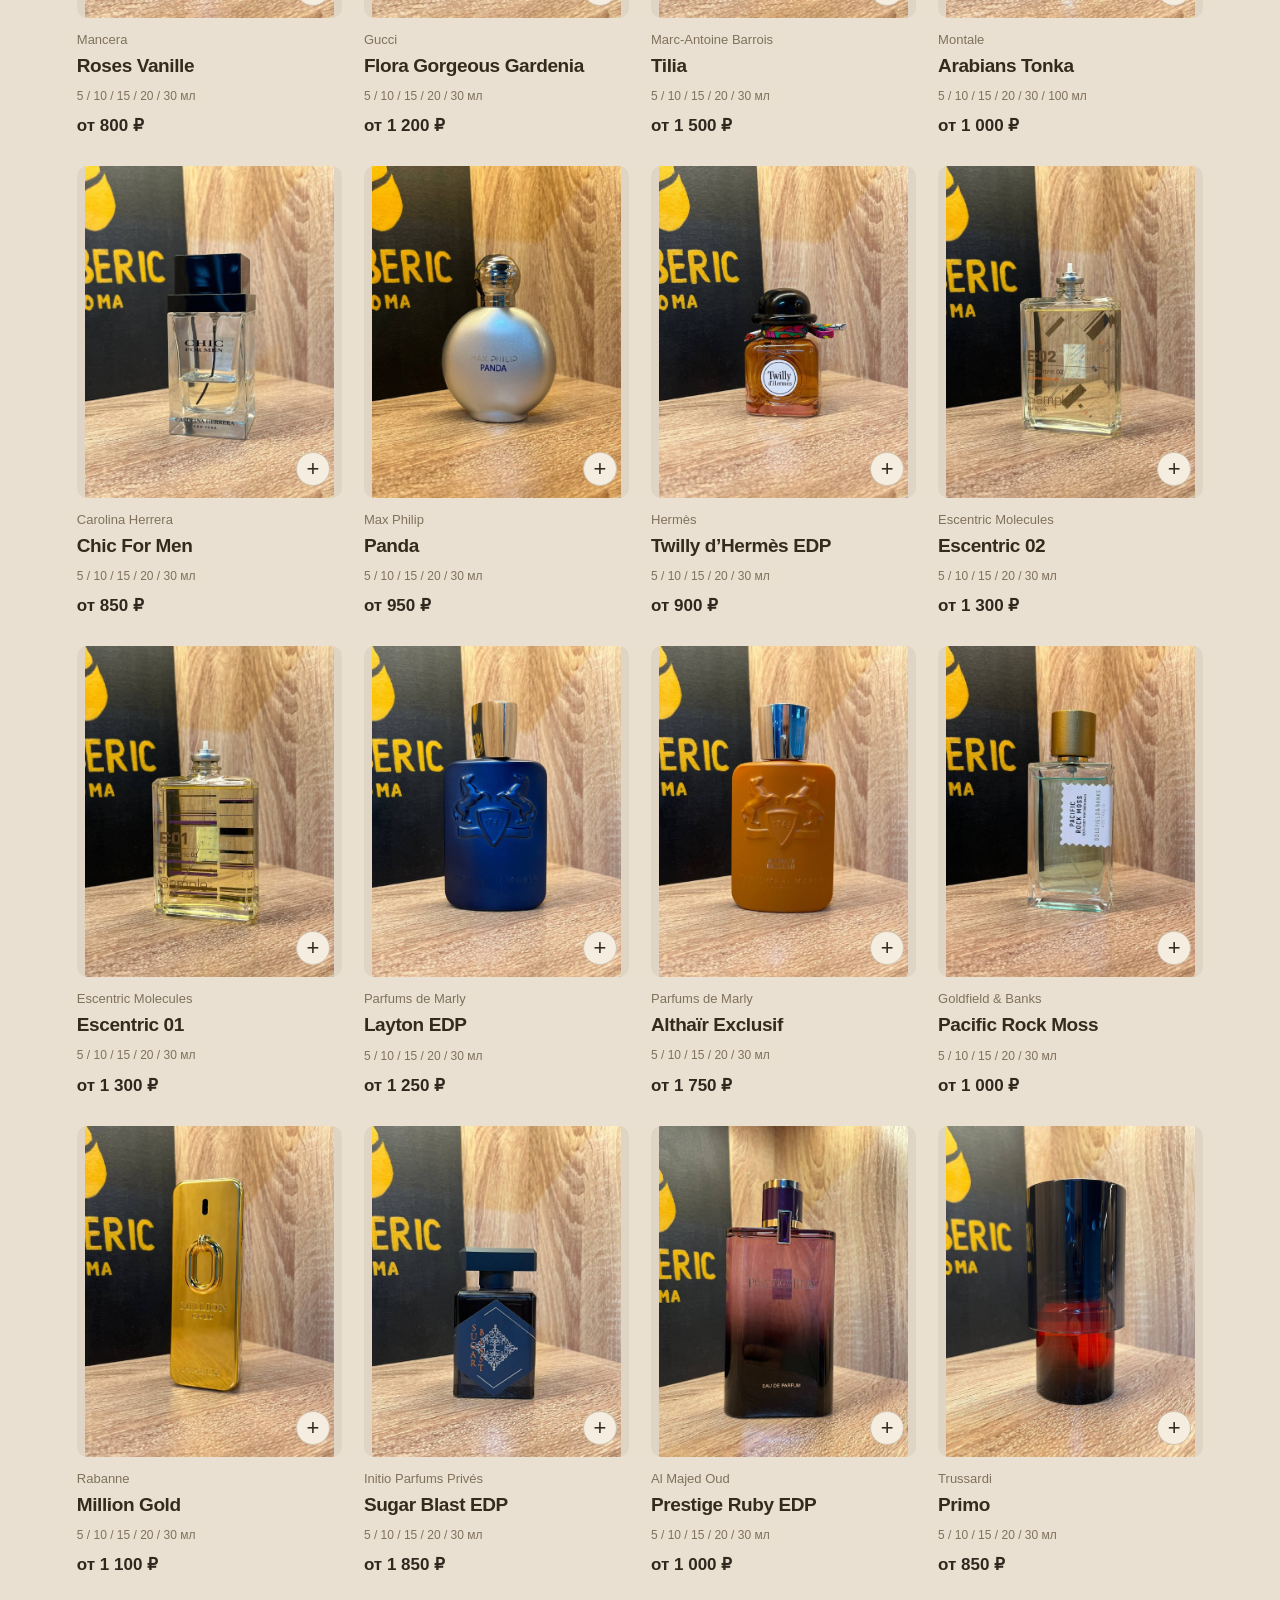
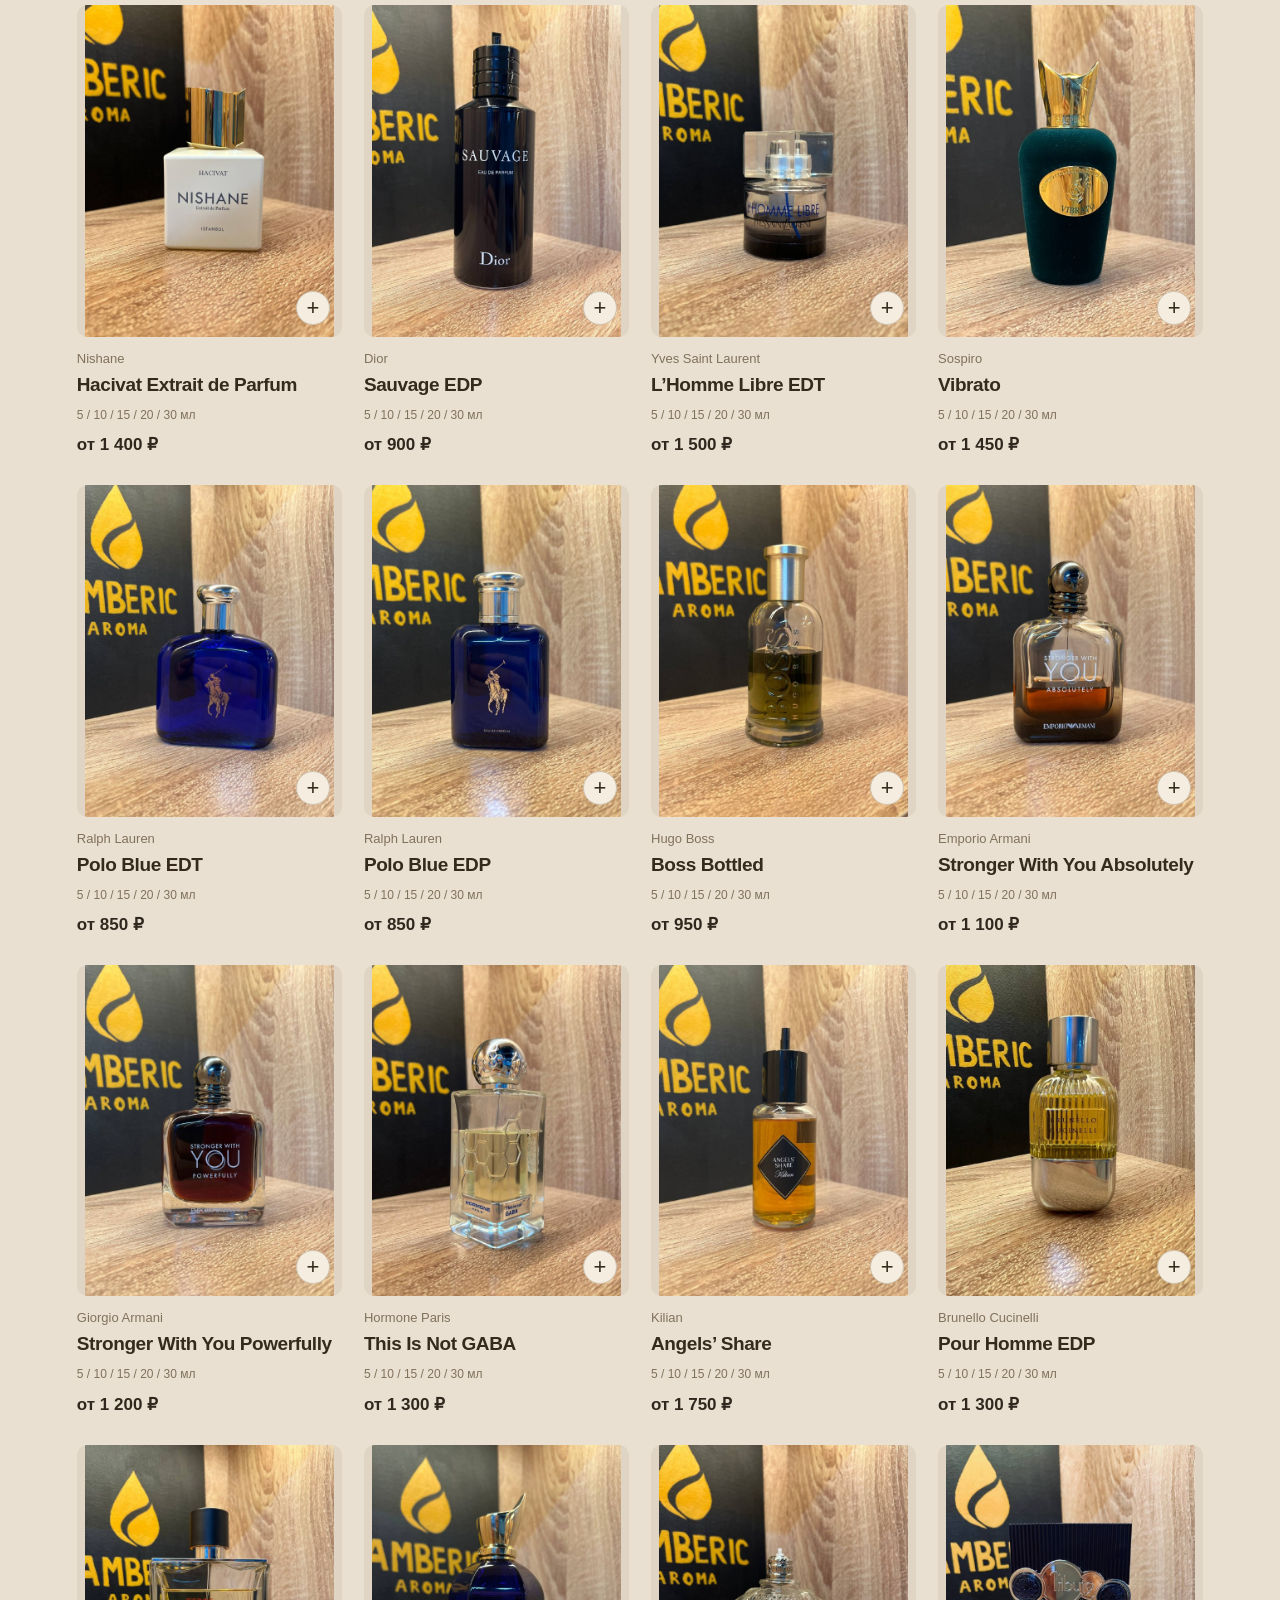
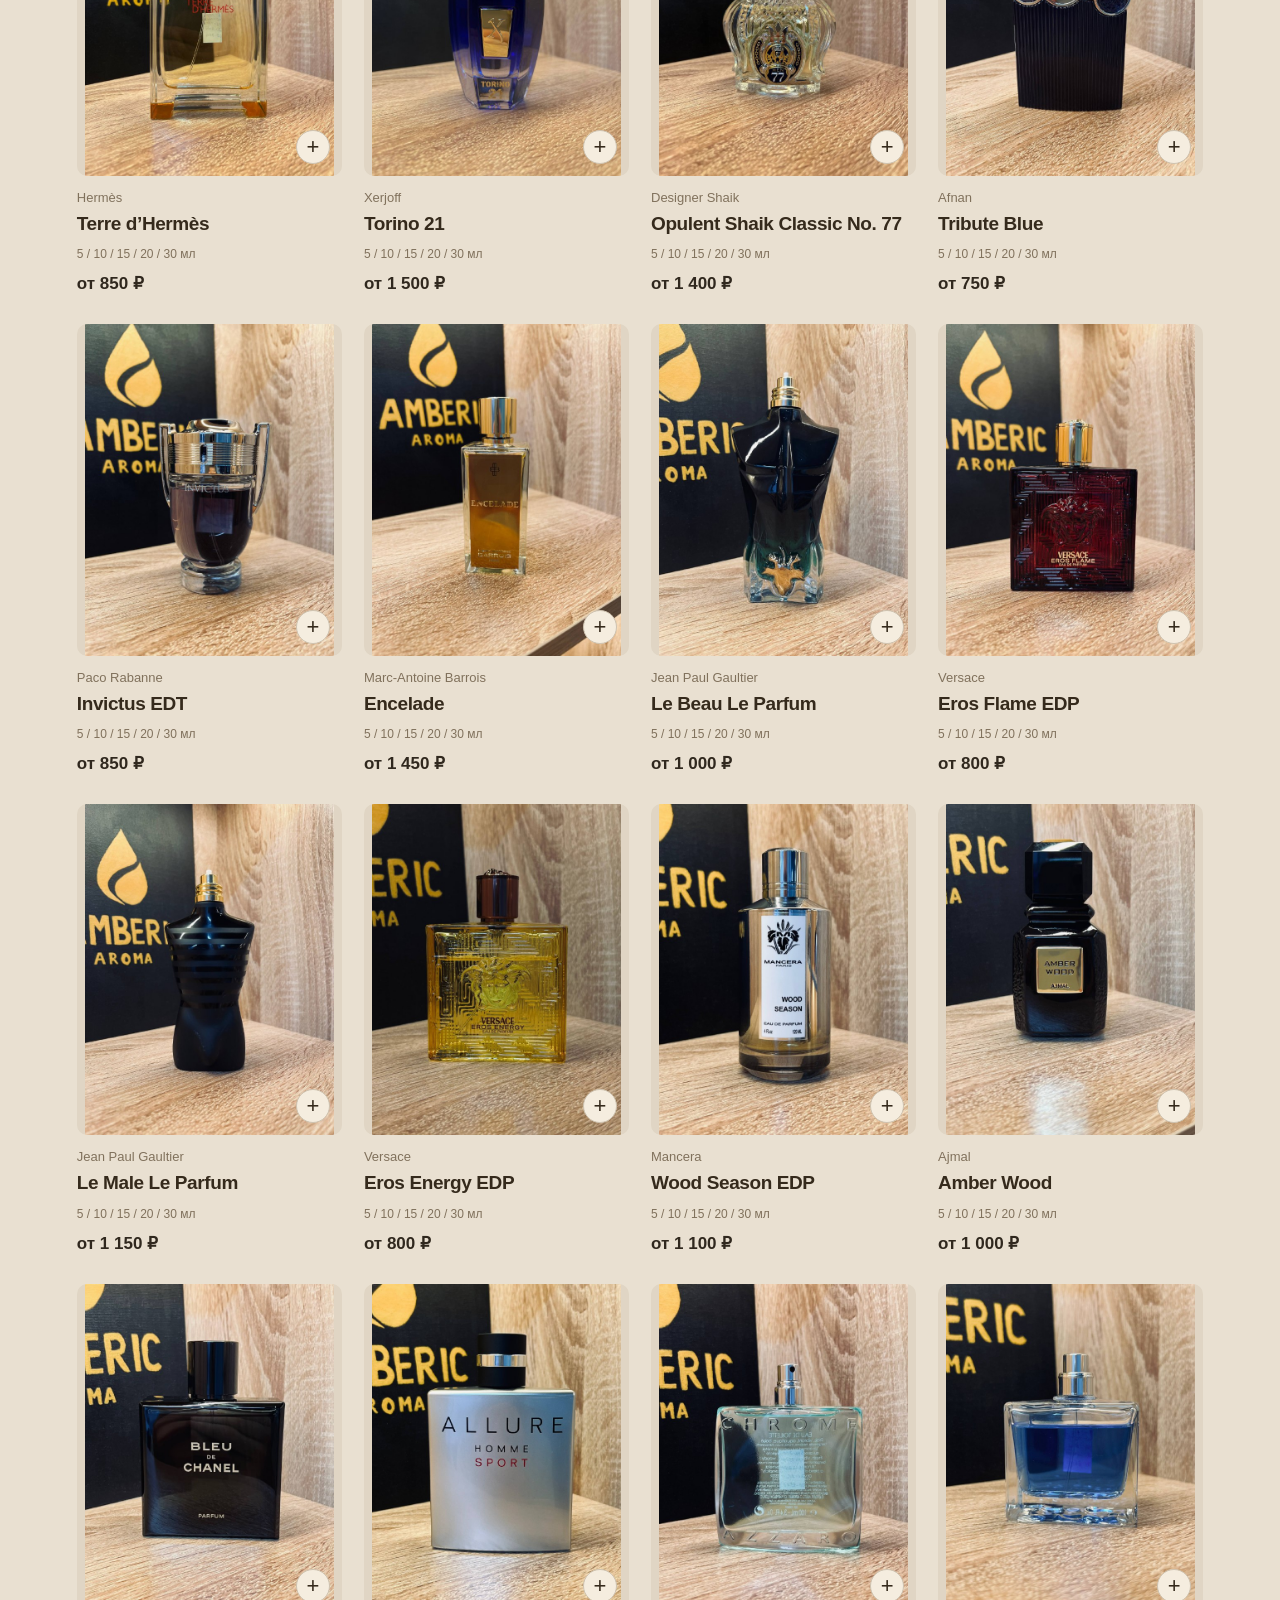
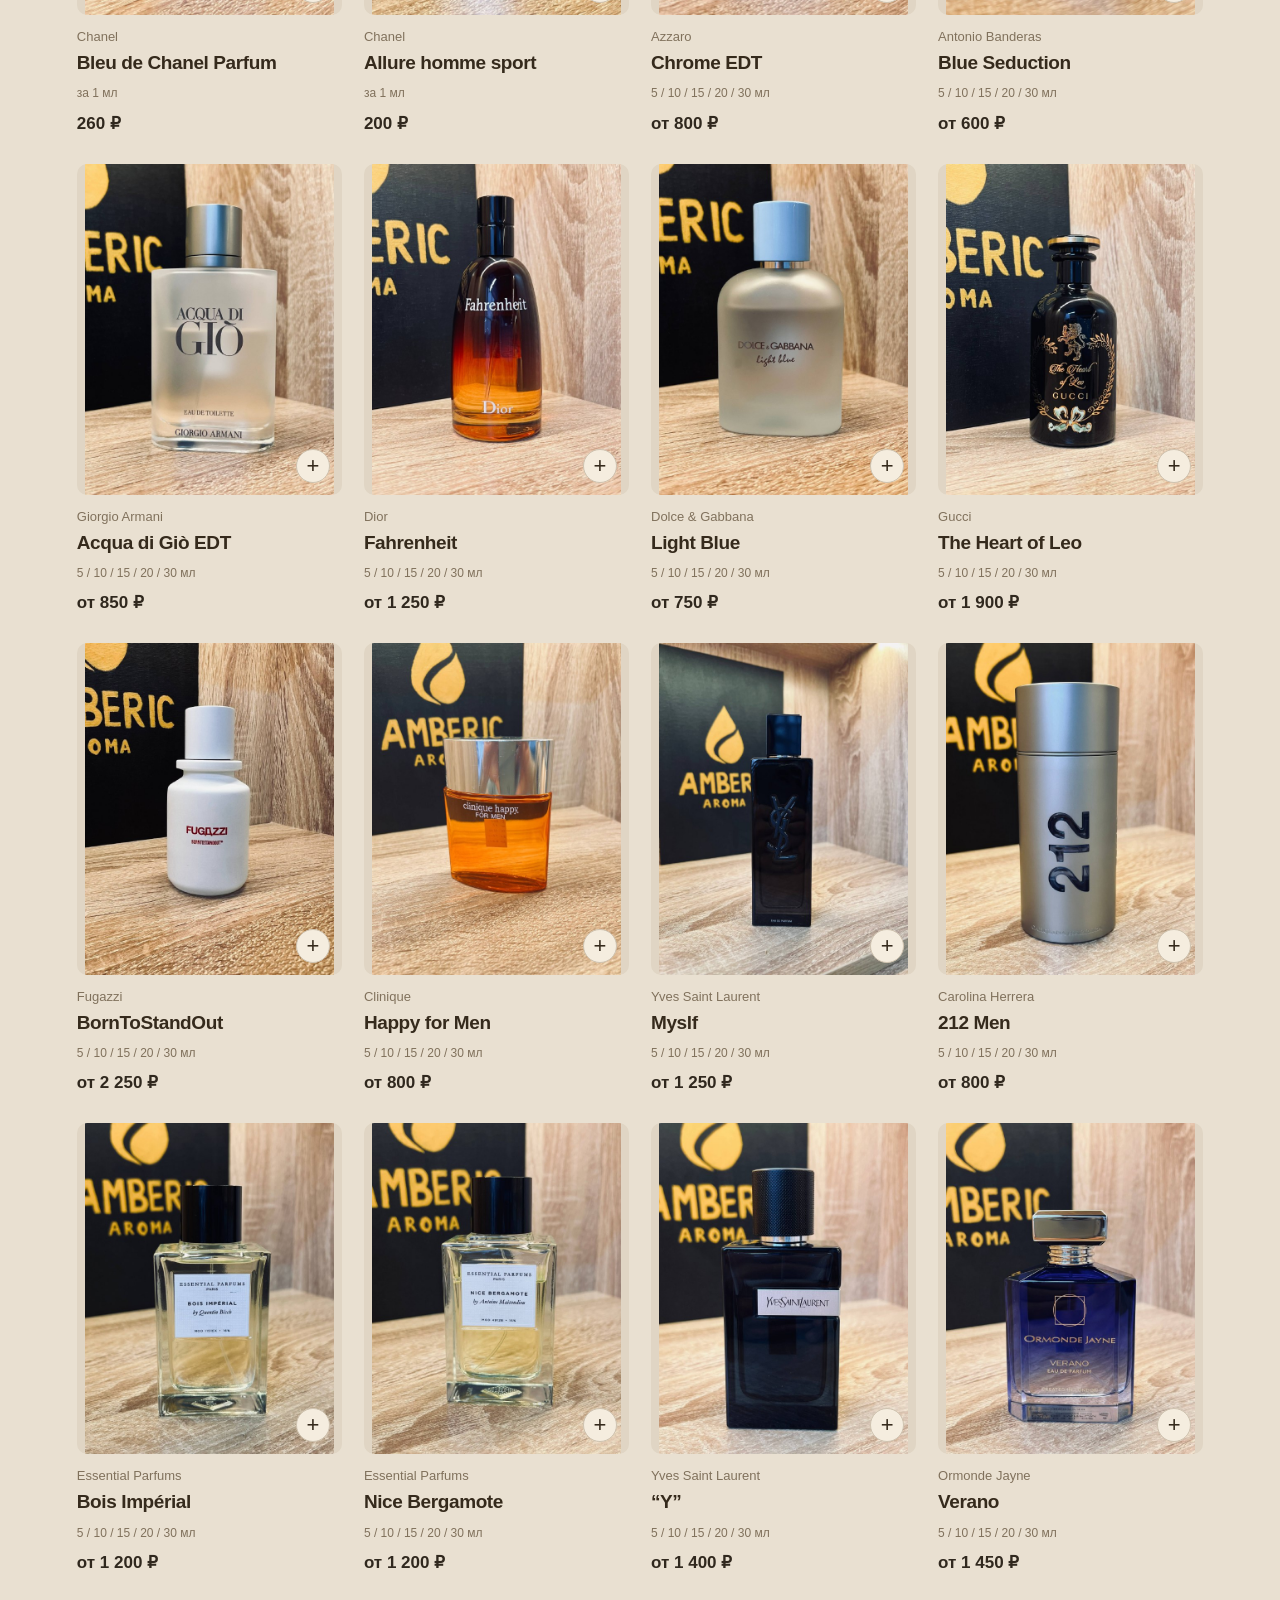
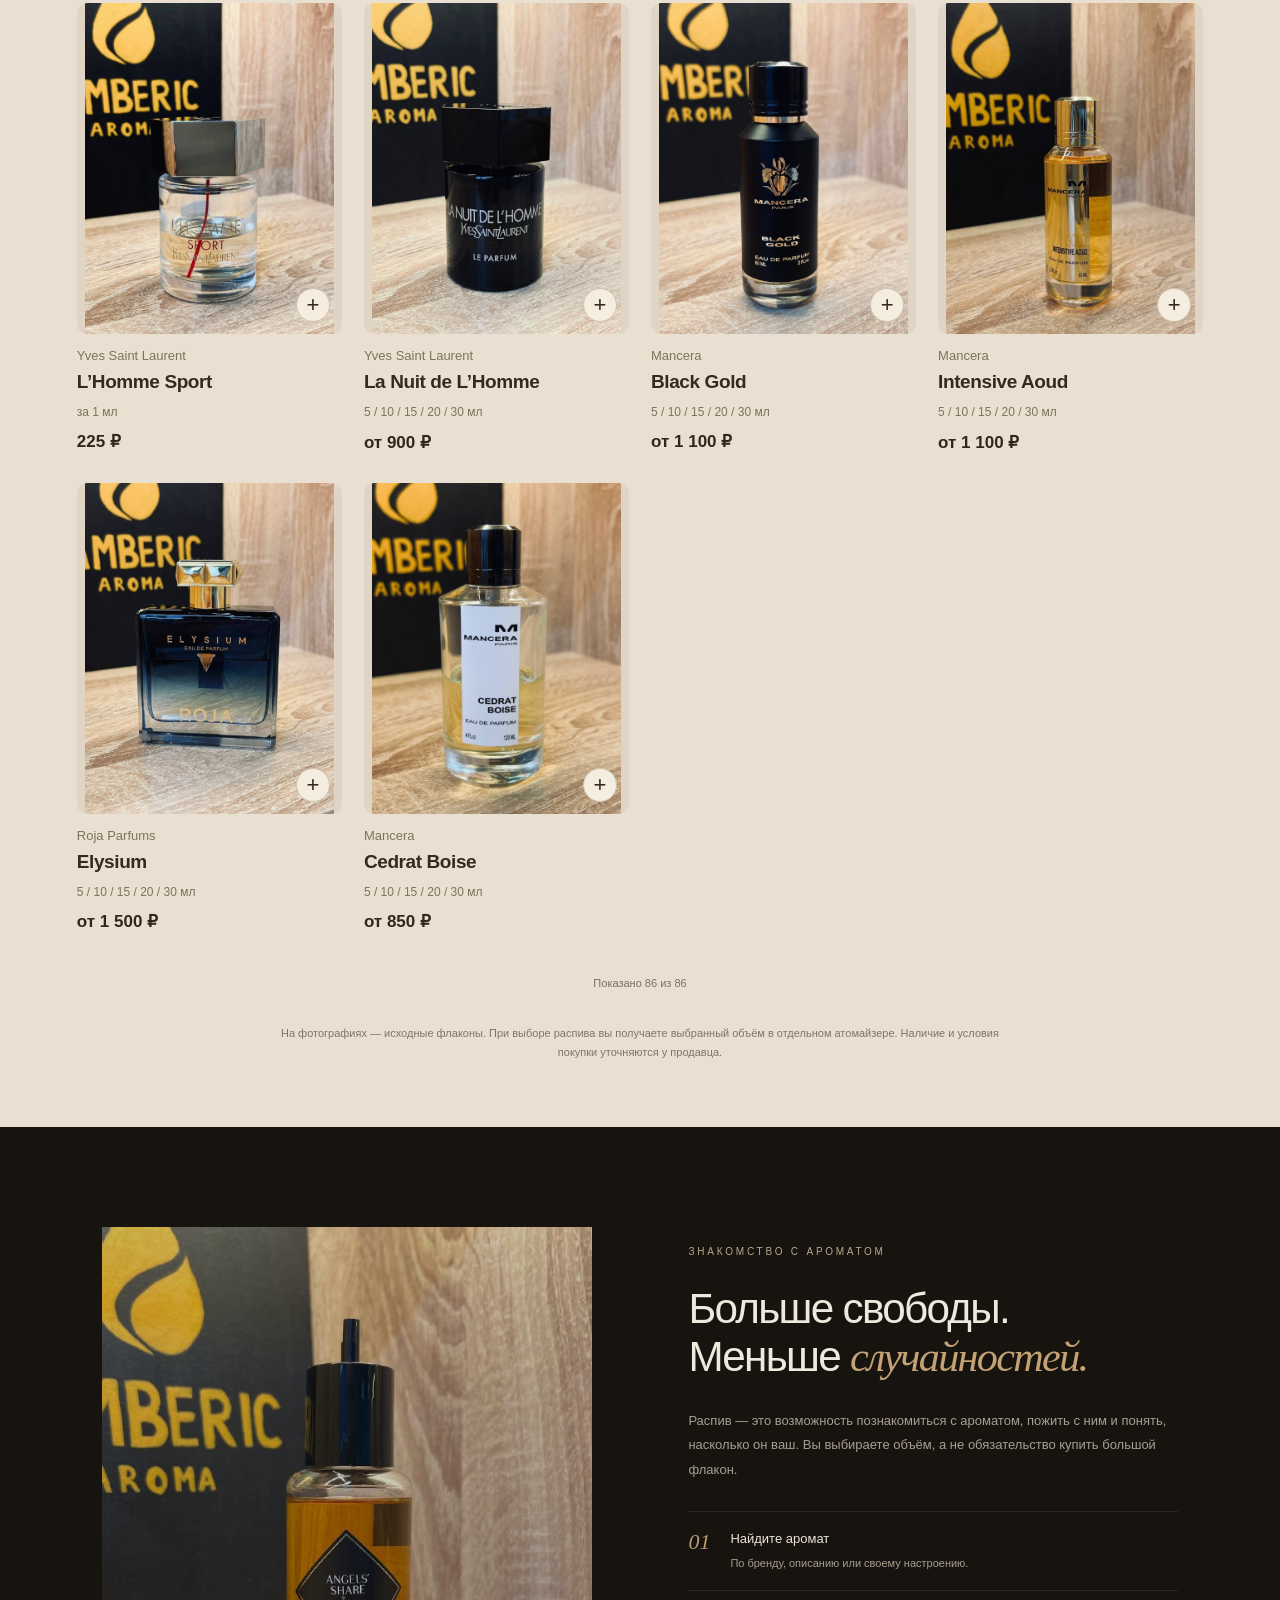
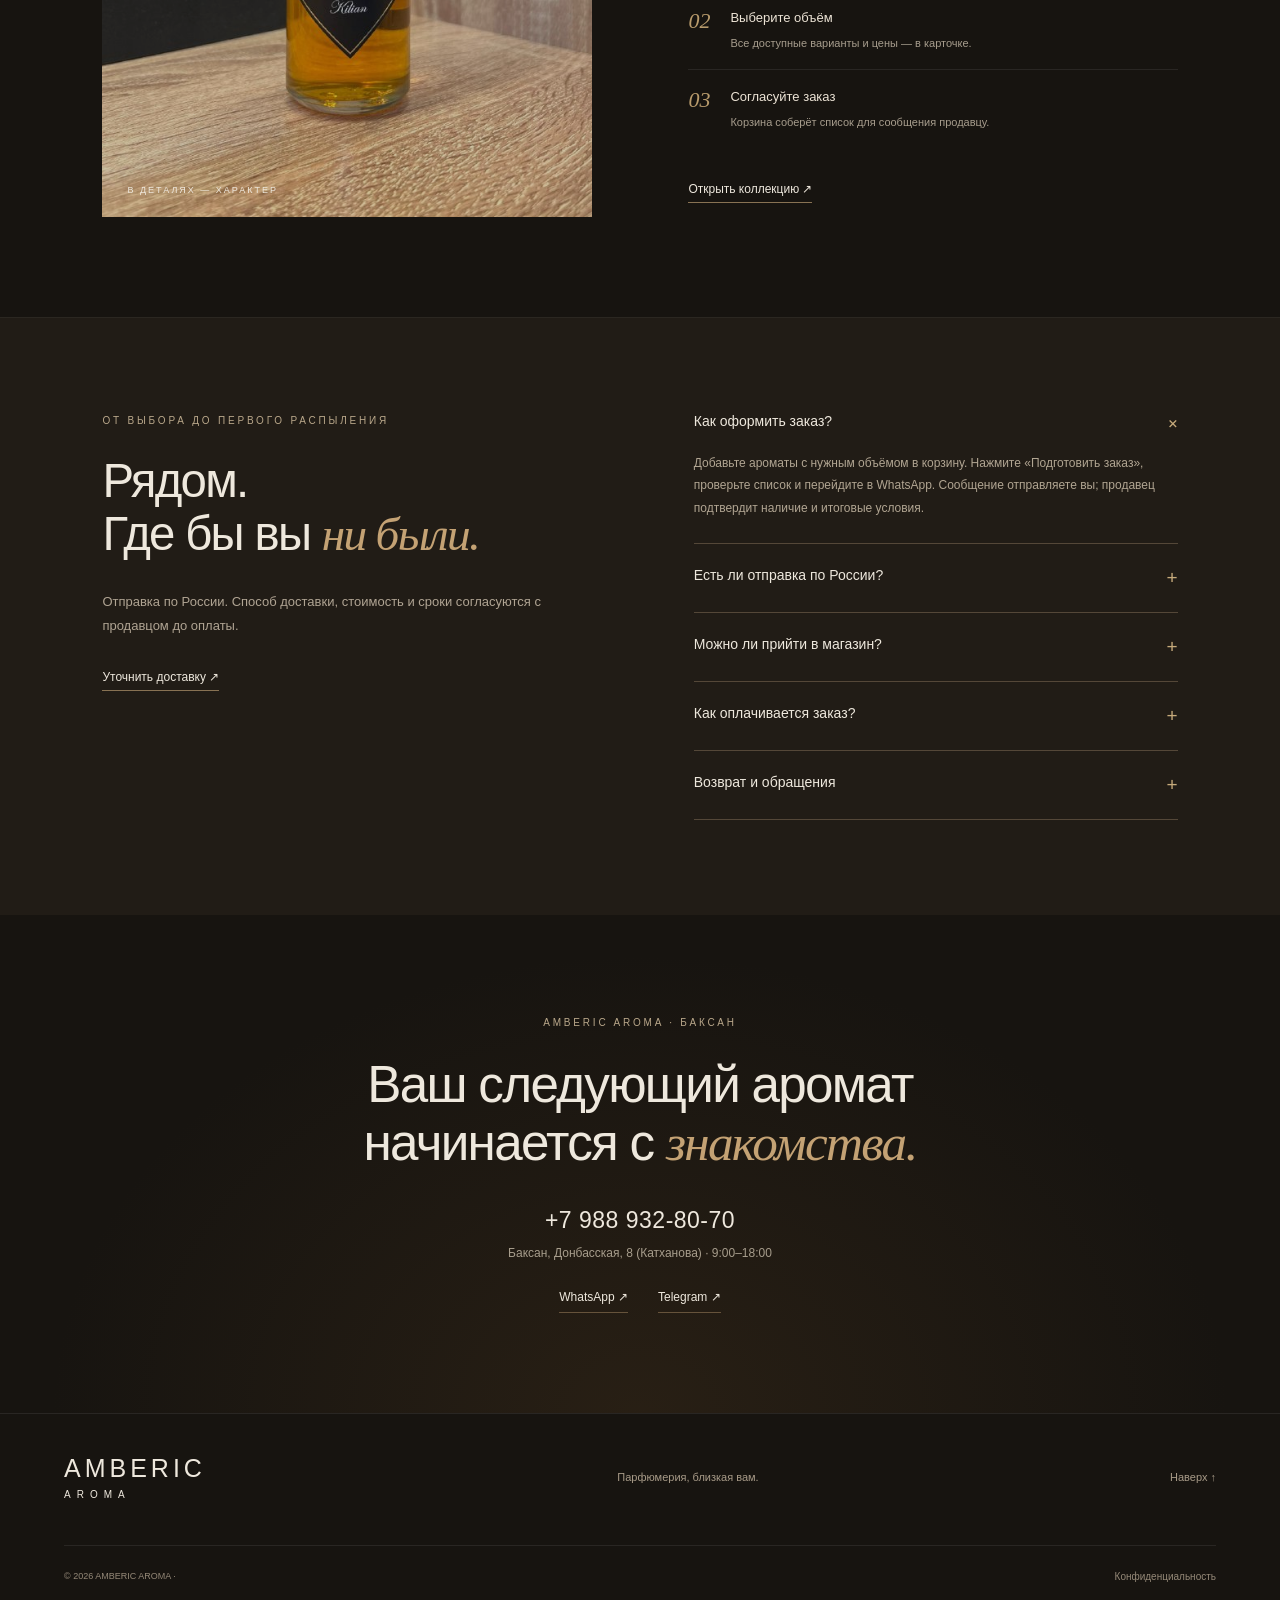
==== commit 216858de: "Fix fragrance catalog: show all 86 products and use self-contained HTML" ====
--- a/index.html
+++ b/index.html
@@ -1,5 +1,18 @@
 <!doctype html>
-<html lang="ru"><head><meta charset="UTF-8"><meta name="viewport" content="width=device-width,initial-scale=1"><meta name="theme-color" content="#171410"><meta name="description" content="AMBERIC AROMA — парфюмерия на распив в Баксане. Каталог ароматов, выбор объёма и заказ через WhatsApp. Отправка по России."><meta name="robots" content="noindex,nofollow"><title>AMBERIC AROMA — Искусство быть собой</title><link rel="icon" href="favicon.svg" type="image/svg+xml"><link rel="stylesheet" href="style.css?v=20261104clean"><script defer src="/store.js?v=20261104catalog"></script></head>
+<html lang="ru"><head><meta charset="UTF-8"><meta name="viewport" content="width=device-width,initial-scale=1"><meta name="theme-color" content="#171410"><meta name="description" content="AMBERIC AROMA — парфюмерия на распив в Баксане. Каталог ароматов, выбор объёма и заказ через WhatsApp. Отправка по России."><meta name="robots" content="noindex,nofollow"><title>AMBERIC AROMA — Искусство быть собой</title><link rel="icon" href="favicon.svg" type="image/svg+xml"><style>@font-face{font-family:AmberSans;src:local('Arial');font-display:swap}*{box-sizing:border-box}html{scroll-behavior:smooth;scroll-padding-top:100px}body{margin:0;background:#171410;color:#eee8dd;font-family:AmberSans,Arial,sans-serif;font-weight:400}button,input,select,textarea{font:inherit}button,a,input,select,summary{ -webkit-tap-highlight-color:transparent}button,a{touch-action:manipulation}button{cursor:pointer}a{color:inherit;text-decoration:none}button{color:inherit;background:none;border:0}img{max-width:100%;display:block}svg{width:22px;height:22px;fill:none;stroke:currentColor;stroke-width:1.35}button:focus-visible,a:focus-visible,input:focus-visible,select:focus-visible,summary:focus-visible,textarea:focus-visible{outline:2px solid #d3ad70;outline-offset:5px}[hidden]{display:none!important}.sr-only{position:absolute;width:1px;height:1px;padding:0;margin:-1px;overflow:hidden;clip:rect(0,0,0,0);white-space:nowrap;border:0}.skip{position:fixed;top:-100px;left:20px;z-index:99;background:#e7d7bd;color:#171410;padding:15px}.skip:focus{top:10px}.topline{padding:12px 5%;background:#211c16;border-bottom:1px solid #393027;display:flex;justify-content:space-between;font-size:9px;letter-spacing:1.8px;color:#c3b8a8}.presentation{color:#b49b79}header{height:95px;padding:0 5%;display:flex;align-items:center;justify-content:space-between;background:#171410;position:sticky;top:0;z-index:20;border-bottom:1px solid #ffffff12}.logo{display:flex;align-items:center;gap:12px}.logo svg{width:26px;height:38px;stroke:none;color:#cfaa68}.logo>span{font-size:21px;letter-spacing:4px}.logo small{display:block;font-size:9px;letter-spacing:8px;text-align:center;margin-top:4px}.header-actions{display:flex;gap:25px;align-items:center}nav{display:flex;gap:32px;font-size:12px;color:#d2c9bd}nav a:hover{color:#d9b77a}.cart-open{display:flex;align-items:center;gap:10px;font-size:12px}.cart-open #cart-count{width:21px;height:21px;border:1px solid #786347;border-radius:50%;display:grid;place-items:center;font-size:10px}.icon-button{display:flex}.hero{min-height:650px;height:calc(100svh - 130px);max-height:870px;position:relative;background:#130c05 url('images/hero.png') center 48%/cover no-repeat;display:flex;align-items:center}.hero:before{content:'';position:absolute;inset:0;background:linear-gradient(90deg,#100c0866,transparent 80%),linear-gradient(0deg,#171410,transparent 28%)}.hero-inner{position:relative;width:100%;padding:40px 8% 80px}.eyebrow{font-size:10px;letter-spacing:2.8px;color:#b9a78a;line-height:1.6;margin:0 0 25px}h1,h2,h3,p{font-weight:400}h1{font-size:clamp(64px,6.9vw,106px);line-height:1.02;letter-spacing:-5px;margin:28px 0}em{font-family:Georgia,'Times New Roman',serif;font-weight:400;color:#c4a274}h1 em{font-size:1.06em;color:#ecd5ad}.hero-copy{font-size:15px;line-height:1.8;color:#c3b9aa;margin:28px 0 32px}.button{min-height:49px;display:inline-flex;align-items:center;justify-content:center;gap:36px;padding:15px 24px;font-size:12px;letter-spacing:.3px;border:1px solid transparent;transition:background .2s,transform .2s}.button:hover{transform:translateY(-2px)}.cream{background:#e8ddc9;color:#241c12}.cream:hover{background:#f5ead6}.outline{border-color:#786b56;background:transparent}.outline:hover{background:#ffffff08}.hero-bottom{position:absolute;bottom:25px;left:5%;right:5%;display:flex;justify-content:space-between;align-items:center;font-size:9px;letter-spacing:1.8px;color:#b5a68d}.intro{text-align:center;padding:100px 20px 105px;border-bottom:1px solid #ffffff14}.intro p{font-size:clamp(25px,3vw,43px);line-height:1.35;letter-spacing:-1.2px;margin:23px 0}.intro-note{display:block;font-size:13px;line-height:1.8;color:#a79d8e}.catalog-section{padding:85px 5% 95px;background:#eee8de;color:#26241f}.section-heading{display:flex;justify-content:space-between;align-items:end;margin-bottom:42px}.section-heading .eyebrow{color:#78674f;margin-bottom:17px}h2{font-size:clamp(32px,3.7vw,53px);line-height:1.13;letter-spacing:-1.7px;margin:0}.catalog-section em{color:#826a4a}.collection-total{font-size:11px;color:#72695e}.collection-total strong{font-weight:400;color:#29251e}.catalog-controls{display:flex;align-items:center;justify-content:space-between;border-bottom:1px solid #c7bfb1;gap:20px}.tabs{display:flex;gap:28px}.tabs button{padding:18px 0;font-size:12px;color:#807669;border-bottom:2px solid transparent;white-space:nowrap}.tabs button.active{color:#231d16;border-color:#604c30}.search-box{display:flex;gap:12px;align-items:center}.search-box svg{width:19px}.search-box input{width:190px;border:0;background:transparent;padding:12px 0;font-size:12px;outline-offset:0!important;color:#29251e}.filter-row{padding:22px 0;display:flex;justify-content:space-between;align-items:center;font-size:11px;color:#736959}.filter-row>div{display:flex;gap:20px}.filter-row select{border:0;background:transparent;color:#51483c;font-size:11px;max-width:220px;padding:4px 18px 4px 0;cursor:pointer}.product-grid{display:grid;grid-template-columns:repeat(4,minmax(0,1fr));gap:30px 20px}.product-card{min-width:0}.product-image{display:block;width:100%;position:relative;padding:0;overflow:hidden;background:#d4c1a4;aspect-ratio:3/4}.product-image img{width:100%;height:100%;object-fit:cover;transition:transform .6s,filter .6s}.product-image:hover img{transform:scale(1.035);filter:brightness(1.05)}.product-badge{position:absolute;top:12px;left:12px;padding:7px 9px;background:#f2eadfdc;font-size:8px;letter-spacing:1px;color:#4c3b27}.product-plus{position:absolute;right:12px;bottom:12px;display:grid;place-items:center;width:33px;height:33px;background:#f2eadfe8;border-radius:50%;color:#3f3020;font-size:22px;font-weight:300}.product-info{padding:17px 0 0}.brand-name{font-size:9px;letter-spacing:1.8px;text-transform:uppercase;color:#82735f;margin:0 0 8px}.product-name{font-size:16px;line-height:1.3;margin:0 0 10px;text-align:left;padding:0}.product-name:hover{text-decoration:underline;text-underline-offset:4px}.product-meta{display:flex;justify-content:space-between;align-items:center;gap:8px;font-size:11px;color:#817565}.product-price{font-size:12px;color:#30281e}.product-volume{font-size:10px}.load-more{text-align:center;margin:45px 0 20px}.load-more p{font-size:11px;color:#7b705e;margin-bottom:18px}.load-more .button{min-width:210px}.catalog-note{max-width:760px;margin:35px auto 0;font-size:11px;color:#807565;line-height:1.7;text-align:center}#empty{text-align:center;padding:70px 10px}#empty h3{font-size:28px}#empty p{font-size:13px;color:#807565}.ritual{display:grid;grid-template-columns:1fr 1fr;gap:9%;padding:100px 8%;align-items:center}.ritual-photo{position:relative;overflow:hidden}.ritual-photo img{width:100%;height:590px;object-fit:cover;filter:brightness(.8)}.ritual-photo span{position:absolute;bottom:22px;left:25px;font-size:9px;letter-spacing:2px}.ritual-copy h2{font-size:clamp(29px,3.3vw,48px)}.ritual-copy>p:not(.eyebrow){font-size:13px;line-height:1.9;color:#a79e91;margin:28px 0}.steps{margin-bottom:30px}.steps>div{display:flex;gap:20px;border-top:1px solid #ffffff14;padding:17px 0}.steps>div>span{color:#b89b6c;font-family:Georgia,serif;font-style:italic;font-size:22px}.steps p{margin:0;font-size:11px;color:#a79d8d;line-height:1.6}.steps strong{display:block;font-size:13px;font-weight:400;color:#ece3d5;margin-bottom:6px}.text-link{padding:0 0 6px;border-bottom:1px solid #887253;font-size:12px;line-height:1.7}.delivery{padding:95px 8%;background:#211c16;border-top:1px solid #ffffff0c;display:grid;grid-template-columns:1fr 1fr;gap:10%}.delivery>div>p:not(.eyebrow){font-size:13px;color:#b0a493;line-height:1.9;margin:28px 0}.faq details{border-bottom:1px solid #544738;padding:23px 0}.faq details:first-child{padding-top:0}.faq summary{display:flex;justify-content:space-between;list-style:none;cursor:pointer;font-size:14px;gap:15px}.faq summary::-webkit-details-marker{display:none}.faq summary span{color:#c6aa7b;font-size:19px}.faq details[open] summary span{transform:rotate(45deg)}.faq details p{font-size:12px;color:#b1a592;line-height:1.9;margin:17px 0 0}.faq .text-link{margin-top:16px}.contacts{text-align:center;padding:100px 5%;background:radial-gradient(ellipse at 50% 100%,#42301b66,transparent 65%)}.contacts h2{font-size:clamp(32px,4vw,58px)}.phone{display:inline-block;font-size:23px;letter-spacing:.5px;margin:35px 0 0}.contacts>p:not(.eyebrow){font-size:12px;color:#a79d8c}.contact-links{display:flex;justify-content:center;gap:30px;font-size:12px;margin-top:30px}.contact-links a{border-bottom:1px solid #66533b;padding-bottom:8px}footer{padding:40px 5% 25px;border-top:1px solid #ffffff14}.footer-top{display:flex;align-items:center;justify-content:space-between;margin-bottom:45px}.wordmark{font-size:25px;letter-spacing:4px}.wordmark span{font-size:10px;letter-spacing:6px;display:block;margin-top:6px}.footer-top p,.footer-top>a:last-child{font-size:11px;color:#a89b88}.footer-bottom{border-top:1px solid #ffffff14;padding-top:25px;display:flex;justify-content:space-between;gap:20px;font-size:9px;color:#958978}.footer-bottom>div{display:flex;gap:22px}.footer-bottom button{font-size:10px;padding:0}.demo-note{font-size:10px;color:#8f8371;line-height:1.7;margin-top:20px;max-width:800px}dialog{background:#eee8de;color:#29241c;border:0;padding:0;width:min(900px,92vw);max-height:90svh;overflow-y:auto;box-shadow:0 20px 150px #0008}dialog::backdrop{background:#100d09bb;backdrop-filter:blur(5px)}.close{position:absolute;right:16px;top:14px;z-index:3;font-size:30px;line-height:1;width:36px;height:36px;background:#eee8def2;color:#3f3324;display:grid;place-items:center}.detail-grid{display:grid;grid-template-columns:44% 56%}.detail-photo{height:100%;min-height:590px;object-fit:cover;width:100%}.detail-copy{padding:50px 35px 35px}.detail-copy h2{font-size:35px;line-height:1.2;letter-spacing:-1px;margin:12px 0 18px}.detail-copy .brand-name{font-size:11px}.detail-description{font-size:12px;line-height:1.8;color:#756956}.detail-label{font-size:11px;margin:24px 0 12px}.volumes{display:flex;flex-wrap:wrap;gap:8px}.volume{border:1px solid #c4b7a2;padding:10px 12px;font-size:12px;min-width:59px}.volume.selected{background:#352a1c;border-color:#352a1c;color:#f8efdd}.detail-price{font-size:27px;margin:25px 0 7px}.detail-note{font-size:10px;color:#87785e;line-height:1.6;margin:0 0 20px}.detail-add{width:100%;background:#33291d;color:#f2eadb}.detail-add:hover{background:#4b3a23}.detail-copy .small{font-size:10px;color:#8d7d63;line-height:1.7;margin:17px 0 0}.drawer{position:fixed;inset:0 0 0 auto;margin:0;min-height:100svh;max-height:100svh;width:min(520px,100vw);padding:30px}.drawer-head{display:flex;align-items:center;justify-content:space-between;border-bottom:1px solid #cec3b1;padding-bottom:25px}.drawer-head h2{font-size:35px}.drawer-head .eyebrow{color:#958166;margin:0 0 10px}.drawer-head .close{position:static}.cart-item{padding:23px 0;border-bottom:1px solid #d2c6b4;display:grid;grid-template-columns:70px 1fr;gap:17px}.cart-item img{width:70px;height:95px;object-fit:cover}.cart-item .item-title{font-size:15px;margin:0 0 7px}.cart-item .brand-name{font-size:8px;margin-top:0}.item-volume{font-size:10px;color:#8d7c61}.item-bottom{display:flex;justify-content:space-between;align-items:center;margin-top:12px;gap:10px;font-size:12px}.quantity{display:flex;gap:8px;align-items:center;border:1px solid #cbbba1}.quantity button{width:26px;height:27px;font-size:17px}.quantity span{font-size:11px;min-width:12px;text-align:center}.remove{color:#8e7655;font-size:10px;text-decoration:underline;text-underline-offset:3px}.cart-empty{padding:60px 0;text-align:center}.cart-empty p{font-size:13px;color:#89795f;line-height:1.7}.cart-total{display:flex;justify-content:space-between;margin:30px 0 12px;font-size:24px}.cart-total span:first-child{font-size:16px}.cart-footnote{font-size:11px;color:#8a795e;line-height:1.8;margin-bottom:20px}#checkout{width:100%;background:#352a1c;color:#eee3cf}#cart-summary .text-link{display:block;margin:20px auto}.order-body{padding:50px;max-width:650px;margin:auto}.order-body .eyebrow{color:#948063}.order-body>p:not(.eyebrow){font-size:13px;line-height:1.8;color:#796a54}.order-body label{font-size:11px;display:block;margin:25px 0 10px}.order-body textarea{width:100%;resize:vertical;padding:15px;background:#e4dbcd;border:1px solid #cabba4;color:#514432;font-size:12px;line-height:1.6}.order-body p.small{font-size:11px}.order-body .button{width:100%;margin-top:10px}.order-body .cream{background:#34291b;color:#f6eddc}#legal-content{padding:50px;line-height:1.8}#legal-content h2{font-size:30px;margin-bottom:25px}#legal-content h3{font-size:19px;margin:28px 0 12px}#legal-content p,#legal-content li{font-size:13px;color:#71634f}#legal-content a{text-decoration:underline}#legal-content .legal-status{padding:15px;background:#dfd1b9;font-size:12px;color:#665133}#legal-content .button{background:#352a1c;color:#fff}.storage-notice{position:fixed;left:24px;bottom:24px;z-index:35;max-width:500px;background:#ebe3d6;color:#382b1c;padding:21px 24px;box-shadow:0 10px 60px #0007;border:1px solid #b39a72}.storage-notice strong{font-size:16px;font-weight:400}.storage-notice p{font-size:11px;line-height:1.7;margin:8px 0 15px;color:#76644b}.storage-notice p button{padding:0;text-decoration:underline}.storage-notice>div:last-child{display:flex;gap:10px}.storage-notice>div:last-child button{font-size:10px;padding:11px 12px;border:1px solid #b5a085}.storage-notice #storage-save{background:#392c1d;color:#f2e7d5}#toast{position:fixed;left:50%;bottom:30px;transform:translate(-50%,30px);opacity:0;pointer-events:none;padding:15px 25px;background:#eaddc5;color:#3a2c1b;z-index:90;font-size:12px;box-shadow:0 8px 50px #0005;transition:.2s;white-space:nowrap}#toast.show{transform:translate(-50%,0);opacity:1}body.modal-open{overflow:hidden}
+@media(min-width:1600px){.catalog-section{padding-left:max(5%,calc((100% - 1450px)/2));padding-right:max(5%,calc((100% - 1450px)/2))}.hero-inner{padding-left:max(8%,calc((100% - 1300px)/2))}}@media(max-width:1000px){header nav{gap:18px}.header-actions{gap:15px}.product-grid{grid-template-columns:repeat(3,minmax(0,1fr))}.hero{min-height:580px}.tabs{gap:20px}.ritual{gap:5%;padding:75px 5%}.ritual-photo img{height:540px}.delivery{gap:6%;padding:75px 5%}.footer-bottom>div{gap:12px}.wordmark{font-size:20px}.detail-copy{padding:50px 25px 25px}.hero h1{letter-spacing:-3px}}
+@media(max-width:700px){html{scroll-padding-top:80px}.topline{padding:10px 5%;font-size:7px;letter-spacing:.9px}.topline>span:first-child{display:none}.presentation{font-size:6px}header{height:77px;padding:0 5%}.logo>span{font-size:17px;letter-spacing:3px}.logo small{font-size:7px;letter-spacing:6px}.logo svg{width:21px;height:30px}.logo{gap:8px}header nav{display:none}.cart-label{display:none}.header-actions{gap:16px}.cart-open{gap:6px}.hero{height:710px;min-height:0;max-height:calc(100svh - 105px);background-position:65% center;align-items:flex-end}.hero:before{background:linear-gradient(90deg,#100b07a8,transparent),linear-gradient(0deg,#171410 0%,#17141088 30%,transparent 80%)}.hero-inner{padding:60px 7% 105px}.hero h1{font-size:62px;letter-spacing:-3px;line-height:1.02;margin:20px 0}.hero .eyebrow{font-size:8px;letter-spacing:2.2px;margin-bottom:10px}.hero-copy{font-size:12px;line-height:1.8;margin:20px 0 25px}.hero-bottom{left:7%;bottom:25px;font-size:7px}.hero-bottom>span{max-width:160px;line-height:1.8;letter-spacing:1px}.hero-bottom a{letter-spacing:1px}.button{min-height:47px;padding:14px 20px;font-size:11px}.intro{padding:65px 6%}.intro .eyebrow{font-size:8px;letter-spacing:2px}.intro p{font-size:26px;letter-spacing:-.5px}.intro-note{font-size:11px}.catalog-section{padding:55px 5%}.section-heading{display:block;margin-bottom:24px}.section-heading h2{font-size:34px;max-width:330px}.section-heading .eyebrow{font-size:8px;margin-bottom:13px}.collection-total{margin-top:18px}.catalog-controls{display:block}.tabs{gap:0;justify-content:space-between}.tabs button{font-size:11px;padding:14px 0}.search-box{border-top:1px solid #ccc2b1;margin-top:0;padding:4px 0}.search-box input{width:100%;font-size:12px;padding:12px 0}.filter-row{font-size:9px;padding:16px 0}.filter-row>div{gap:10px;max-width:80%}.filter-row select{font-size:10px;max-width:135px;padding-right:0}.product-grid{grid-template-columns:repeat(2,minmax(0,1fr));gap:25px 12px}.product-image{aspect-ratio:3/4}.product-name{font-size:14px;min-height:36px;line-height:1.25}.brand-name{font-size:8px;letter-spacing:1px;min-height:10px}.product-info{padding-top:13px}.product-meta{align-items:flex-start;flex-direction:column;gap:5px}.product-price{font-size:12px}.product-volume{font-size:9px}.product-badge{top:8px;left:8px;padding:5px 7px;font-size:7px}.product-plus{width:28px;height:28px;right:8px;bottom:8px;font-size:20px}.catalog-note{font-size:10px}.ritual{display:flex;flex-direction:column;padding:55px 6%;gap:40px}.ritual-photo{width:100%}.ritual-photo img{height:400px;object-position:center 55%}.ritual-copy h2{font-size:35px}.ritual-copy .eyebrow{font-size:9px}.delivery{display:block;padding:60px 6%}.delivery h2{font-size:38px}.faq{margin-top:40px}.contacts{padding:65px 6%}.contacts h2{font-size:33px}.contacts .eyebrow{font-size:9px}.phone{font-size:21px}.contacts>p:not(.eyebrow){font-size:11px}.footer-top{flex-wrap:wrap;gap:22px;margin-bottom:25px}.footer-top p{display:none}.footer-bottom{flex-direction:column}.footer-bottom>div{flex-wrap:wrap;gap:15px 20px}.demo-note{font-size:9px}dialog{width:94vw;max-height:94svh}.detail-grid{display:block}.detail-photo{height:270px;min-height:0;object-position:center 53%}.detail-copy{padding:25px}.detail-copy h2{font-size:30px}.detail-description{font-size:12px}.detail-label{margin-top:20px}.detail-price{margin-top:20px}.drawer{width:100vw;padding:24px;max-height:100svh}.order-body,#legal-content{padding:50px 25px 25px}.order-body h2{font-size:34px}.storage-notice{left:12px;right:12px;bottom:12px;max-width:none;padding:17px}.storage-notice>div:last-child button{font-size:9px;flex:1}.storage-notice p{font-size:10px}#toast{max-width:95vw;white-space:normal;text-align:center}.detail-copy .small{font-size:10px}.volume{padding:10px}.load-more{margin-top:30px}}
+.order-nav{padding:0;font-size:12px;color:#d2c9bd}.order-nav:hover{color:#d9b77a}
+@media(max-width:700px){.hero{background-position:82% center}}
+@media(prefers-reduced-motion:reduce){html{scroll-behavior:auto}*,*:before{transition:none!important;animation:none!important}}
+.detail-media{display:flex;flex-direction:column;gap:14px;align-self:start;max-height:75vh;overflow:auto}.detail-media .detail-photo{width:100%;height:auto;max-height:65vh;object-fit:contain;position:static}.detail-media video{background:#1c1813}.detail-add:disabled{opacity:.5;cursor:not-allowed}.hero-background-video{position:absolute;right:3%;top:10%;width:44%;height:73%;object-fit:cover;z-index:1;border-radius:4px}.hero-inner{z-index:2;position:relative}.hero-bottom{z-index:2}#hero-title{max-width:780px;white-space:normal}#hero-copy{max-width:520px;white-space:pre-line}.catalog-error{grid-column:1/-1;padding:40px 15px}.footer-bottom a{text-decoration:none;color:inherit}@media(max-width:700px){.detail-media{max-height:55vh}.detail-media .detail-photo{max-height:50vh}.hero-background-video{right:0;top:0;width:100%;height:100%;opacity:.48}.hero-inner{pointer-events:none}.hero-inner a{pointer-events:auto}.hero-background-video::-webkit-media-controls-panel{z-index:4}.hero-bottom{pointer-events:none}.hero-bottom a{pointer-events:auto}}
+.hero-inner{pointer-events:none}.hero-inner a{pointer-events:auto}.hero-bottom{pointer-events:none}.hero-bottom a{pointer-events:auto}@media(prefers-reduced-motion:reduce){html{scroll-behavior:auto}*{transition:none!important}}
+
+/* Catalog refinement — original AMBERIC cream and brown palette */
+#catalog{font-family:Arial,Helvetica,sans-serif;background:#e9e0d1;color:#352a1c;padding:70px 6% 65px}#catalog .section-heading{align-items:end;margin-bottom:34px}#catalog .section-heading h2{font-family:Arial,Helvetica,sans-serif;font-weight:700;font-size:clamp(36px,4.4vw,64px);letter-spacing:-2.5px;line-height:1.08}#catalog .section-heading .eyebrow{display:none}#catalog .collection-total{font-size:13px}#catalog .catalog-controls{display:grid;grid-template-columns:1fr 145px;border:0;gap:14px;align-items:stretch}#catalog .search-box{grid-column:1;grid-row:1;display:flex;border:1px solid #cfc3b0;background:#f6f1e8;border-radius:8px;margin:0;padding:0 16px}#catalog .search-box input{width:100%;padding:17px 10px;font-family:inherit;font-size:15px}#catalog-filters{grid-column:2;grid-row:1;background:#ddd1bd;border:1px solid #cfc3b0;border-radius:8px;font-size:14px;color:#352a1c}#catalog .tabs{grid-column:1/-1;grid-row:2;justify-content:flex-start;gap:10px;margin:0 0 5px;padding:0;border:0;flex-wrap:wrap}#catalog .tabs button{font-family:inherit;font-size:14px;padding:12px 21px;border:1px solid #cfc3b0;border-radius:28px;letter-spacing:0;color:#514331;line-height:1.2}#catalog .tabs button.active{background:#352a1c;color:#f7efdf;border-color:#352a1c}#catalog .tabs button:after{display:none}#catalog .filter-row{padding:17px 0 23px;border:0;font-size:13px}#catalog .filter-row select{font-family:inherit;font-size:13px}#catalog .product-grid{grid-template-columns:repeat(4,minmax(0,1fr));gap:30px 22px}#catalog .product-image{aspect-ratio:4/5;background:#e0d5c4;border-radius:10px;overflow:hidden}#catalog .product-image img{width:100%;height:100%;object-fit:contain;transition:transform .3s}#catalog .product-card:hover img{transform:scale(1.035)}#catalog .product-badge{display:none}#catalog .product-info{padding-top:14px}#catalog .brand-name{font-family:inherit;text-transform:none;font-size:13px;letter-spacing:0;margin:0 0 7px;color:#80715c;min-height:0}#catalog .product-name{font-family:inherit;font-size:19px;font-weight:700;line-height:1.22;min-height:0;letter-spacing:-.4px;margin:0 0 10px}#catalog .product-meta{display:flex;flex-direction:column;gap:9px;align-items:flex-start}#catalog .product-volume{order:-1;font-size:12px;line-height:1.6;color:#80715c}#catalog .product-price{font-size:17px;font-weight:700}#catalog .product-plus{background:#f5eddf;color:#352a1c;border-radius:50%;border:1px solid #cfc3b0;width:34px;height:34px}#catalog .advanced-filters{background:#e0d5c4;border-radius:10px;padding:20px;display:grid;grid-template-columns:repeat(3,1fr);gap:16px;margin:0 0 26px}#catalog .advanced-filters[hidden]{display:none}#catalog .advanced-filters label{display:grid;gap:9px;font-size:13px}#catalog .advanced-filters select{background:#f6f1e8;border:1px solid #cfc3b0;border-radius:6px;padding:13px;width:100%;font:14px Arial;color:#352a1c}#catalog .load-more button{border-radius:7px;font-family:inherit}#catalog button:focus-visible,#catalog select:focus-visible{outline:2px solid #80643f;outline-offset:4px}@media(min-width:1500px){#catalog .product-grid{grid-template-columns:repeat(5,minmax(0,1fr))}}@media(max-width:1000px){#catalog .product-grid{grid-template-columns:repeat(3,minmax(0,1fr))}}@media(max-width:650px){#catalog{padding:45px 5%}#catalog .product-grid{grid-template-columns:repeat(2,minmax(0,1fr));gap:25px 14px}#catalog .catalog-controls{grid-template-columns:1fr 105px;gap:10px}#catalog .tabs{gap:7px}#catalog .tabs button{font-size:12px;padding:10px 14px}#catalog .search-box{padding:0 8px}#catalog .search-box input{font-size:12px;padding:14px 5px}#catalog .product-name{font-size:16px}#catalog .brand-name{font-size:12px}#catalog .advanced-filters{grid-template-columns:1fr}#catalog .section-heading h2{font-size:38px}#catalog .collection-total{margin-top:15px}#catalog .product-price{font-size:15px}}
+
+#catalog .advanced-filters{grid-template-columns:repeat(4,minmax(0,1fr))}#catalog .filter-row>div:empty{display:none}#catalog .filter-row{justify-content:flex-end;padding:10px 0 16px}.whatsapp-privacy button{padding:0;text-decoration:underline;font:inherit}header{top:0}@media(max-width:850px){#catalog .advanced-filters{grid-template-columns:repeat(2,minmax(0,1fr))}}@media(max-width:500px){#catalog .advanced-filters{grid-template-columns:1fr}}
+</style></head>
 <body><a class="skip" href="#catalog">Перейти к каталогу</a>
 
 <header><a class="logo" href="#" aria-label="AMBERIC AROMA — главная"><svg viewBox="0 0 32 40" aria-hidden="true"><path d="M17 1C15 13 1 17 3 29c2 12 24 14 27-1 2-11-9-16-13-27Z" fill="currentColor"/><path d="M21 12C22 23 7 25 12 35c-11-9 8-15 9-23" fill="#171410"/></svg><span>AMBERIC<small>AROMA</small></span></a><nav aria-label="Основная навигация"><a href="#catalog">Каталог</a><a href="#ritual">О распиве</a><a href="#delivery">Доставка</a><a href="#contacts">Контакты</a></nav><div class="header-actions"><button class="icon-button search-open" aria-label="Поиск ароматов"><svg viewBox="0 0 24 24"><circle cx="10.5" cy="10.5" r="6.5"/><path d="m16 16 5 5"/></svg></button><button class="cart-open" aria-label="Открыть корзину"><svg viewBox="0 0 24 24"><path d="M5 8h14l1 13H4L5 8Z"/><path d="M8 9V6a4 4 0 0 1 8 0v3"/></svg><span class="cart-label">Корзина</span><span id="cart-count">0</span></button></div></header>
@@ -7,7 +20,7 @@
 <section class="intro"><span class="eyebrow">МАЛЕНЬКИЙ ФЛАКОН. БОЛЬШАЯ ИСТОРИЯ.</span><p>Не обязательно покупать целый флакон,<br>чтобы найти <em>своё звучание.</em></p><span class="intro-note">Один аромат для особого вечера. Другой — для каждого дня.<br>Соберите коллекцию под своё настроение.</span></section>
 <section id="catalog" class="catalog-section"><div class="section-heading"><div><p class="eyebrow">КОЛЛЕКЦИЯ AMBERIC</p><h2>Каталог ароматов</h2></div><p class="collection-total"><strong id="total-products">86</strong> ароматов в коллекции</p></div>
 <div class="catalog-controls"><div class="tabs" role="group" aria-label="Для кого"><button data-gender="all" class="active" aria-pressed="true">Все</button><button data-gender="men" aria-pressed="false">Мужские</button><button data-gender="women" aria-pressed="false">Женские</button><button data-gender="unisex" aria-pressed="false">Унисекс</button></div><label class="search-box"><svg viewBox="0 0 24 24"><circle cx="10" cy="10" r="6"/><path d="m15 15 5 5"/></svg><input id="search" type="search" placeholder="Название, бренд или нота" aria-label="Поиск по названию или бренду"></label><button id="catalog-filters" aria-expanded="false">Фильтры +</button></div>
-<div class="filter-row"><div></div><span id="result-count" aria-live="polite"></span></div><div class="advanced-filters" id="advanced-filters" hidden><label>Бренд<select id="brand"><option value="all">Все бренды</option></select></label><label>Сортировка<select id="sort"><option value="new">Сначала новые</option><option value="price-up">Цена по возрастанию</option><option value="price-down">Цена по убыванию</option><option value="name">По названию</option></select></label><label>Концентрация<select id="concentration-filter"><option value="">Любая</option></select></label><label>Объём<select id="volume-filter"><option value="">Любой объём</option></select></label></div><div id="products" class="product-grid"></div><div id="empty" hidden><h3>Аромат не найден</h3><p>Попробуйте другое название или сбросьте фильтры.</p><button id="reset" class="button outline">Сбросить фильтры</button></div><div class="load-more"><p id="showing"></p><button id="more" class="button outline">Показать ещё <span>↓</span></button></div><p class="catalog-note">На фотографиях — исходные флаконы. При выборе распива вы получаете выбранный объём в отдельном атомайзере. Наличие и условия покупки уточняются у продавца.</p></section>
+<div class="filter-row"><div></div><span id="result-count" aria-live="polite"></span></div><div class="advanced-filters" id="advanced-filters" hidden><label>Бренд<select id="brand"><option value="all">Все бренды</option></select></label><label>Сортировка<select id="sort"><option value="new">Сначала новые</option><option value="price-up">Цена по возрастанию</option><option value="price-down">Цена по убыванию</option><option value="name">По названию</option></select></label><label>Концентрация<select id="concentration-filter"><option value="">Любая</option></select></label><label>Объём<select id="volume-filter"><option value="">Любой объём</option></select></label></div><div id="products" class="product-grid"><article class="product-card"><button class="product-image" data-product="4294967395"><img src="images/4294967395.jpg" alt="Bvlgari Le Gemme Tygar EDP" loading="lazy" width="600" height="800"></button><div class="product-info"><p class="brand-name">Bvlgari</p><button class="product-name" data-product="4294967395">Le Gemme Tygar EDP</button><div class="product-meta"><span class="product-price">от 2 300 ₽</span><span class="product-volume">5 / 10 / 15 / 20 / 30 мл</span></div></div></article><article class="product-card"><button class="product-image" data-product="4294967394"><img src="images/4294967394.jpg" alt="Initio Parfums Privés Wild Rush EDP" loading="lazy" width="600" height="800"></button><div class="product-info"><p class="brand-name">Initio Parfums Privés</p><button class="product-name" data-product="4294967394">Wild Rush EDP</button><div class="product-meta"><span class="product-price">от 2 400 ₽</span><span class="product-volume">5 / 10 / 15 / 20 / 30 мл</span></div></div></article><article class="product-card"><button class="product-image" data-product="4294967393"><img src="images/4294967393.jpg" alt="Roja Parfums Manhattan EDP" loading="lazy" width="600" height="800"></button><div class="product-info"><p class="brand-name">Roja Parfums</p><button class="product-name" data-product="4294967393">Manhattan EDP</button><div class="product-meta"><span class="product-price">от 1 500 ₽</span><span class="product-volume">5 / 10 / 15 / 20 / 30 мл</span></div></div></article><article class="product-card"><button class="product-image" data-product="4294967389"><img src="images/4294967389.jpg" alt="French Avenue Liquid Brun" loading="lazy" width="600" height="800"></button><div class="product-info"><p class="brand-name">French Avenue</p><button class="product-name" data-product="4294967389">Liquid Brun</button><div class="product-meta"><span class="product-price">от 750 ₽</span><span class="product-volume">5 / 10 / 15 / 20 / 30 мл</span></div></div></article><article class="product-card"><button class="product-image" data-product="4294967388"><img src="images/4294967388.jpg" alt="Afnan Turathi Electric" loading="lazy" width="600" height="800"></button><div class="product-info"><p class="brand-name">Afnan</p><button class="product-name" data-product="4294967388">Turathi Electric</button><div class="product-meta"><span class="product-price">от 750 ₽</span><span class="product-volume">5 / 10 / 15 / 20 / 30 мл</span></div></div></article><article class="product-card"><button class="product-image" data-product="4294967387"><img src="images/4294967387.jpg" alt="Lattafa Creative Art" loading="lazy" width="600" height="800"></button><div class="product-info"><p class="brand-name">Lattafa</p><button class="product-name" data-product="4294967387">Creative Art</button><div class="product-meta"><span class="product-price">от 800 ₽</span><span class="product-volume">5 / 10 / 15 / 20 / 30 мл</span></div></div></article><article class="product-card"><button class="product-image" data-product="4294967386"><img src="images/4294967386.jpg" alt="Armaf Club De Nuit Intense Man" loading="lazy" width="600" height="800"></button><div class="product-info"><p class="brand-name">Armaf</p><button class="product-name" data-product="4294967386">Club De Nuit Intense Man</button><div class="product-meta"><span class="product-price">от 750 ₽</span><span class="product-volume">5 / 10 / 15 / 20 / 30 мл</span></div></div></article><article class="product-card"><button class="product-image" data-product="4294967385"><img src="images/4294967385.jpg" alt="French Avenue Aether Extrait" loading="lazy" width="600" height="800"></button><div class="product-info"><p class="brand-name">French Avenue</p><button class="product-name" data-product="4294967385">Aether Extrait</button><div class="product-meta"><span class="product-price">от 750 ₽</span><span class="product-volume">5 / 10 / 15 / 20 / 30 мл</span></div></div></article><article class="product-card"><button class="product-image" data-product="4294967384"><img src="images/4294967384.jpg" alt="Lattafa Emeer" loading="lazy" width="600" height="800"></button><div class="product-info"><p class="brand-name">Lattafa</p><button class="product-name" data-product="4294967384">Emeer</button><div class="product-meta"><span class="product-price">от 750 ₽</span><span class="product-volume">5 / 10 / 15 / 20 / 30 мл</span></div></div></article><article class="product-card"><button class="product-image" data-product="4294967383"><img src="images/4294967383.jpg" alt="Lattafa Dynasty" loading="lazy" width="600" height="800"></button><div class="product-info"><p class="brand-name">Lattafa</p><button class="product-name" data-product="4294967383">Dynasty</button><div class="product-meta"><span class="product-price">от 750 ₽</span><span class="product-volume">5 / 10 / 15 / 20 / 30 мл</span></div></div></article><article class="product-card"><button class="product-image" data-product="4294967382"><img src="images/4294967382.jpg" alt="Arabian Oud Taraf" loading="lazy" width="600" height="800"></button><div class="product-info"><p class="brand-name">Arabian Oud</p><button class="product-name" data-product="4294967382">Taraf</button><div class="product-meta"><span class="product-price">за 1 мл: 250 ₽</span><span class="product-volume">1 мл</span></div></div></article><article class="product-card"><button class="product-image" data-product="4294967381"><img src="images/4294967381.jpg" alt="Arabian Oud Zumorod" loading="lazy" width="600" height="800"></button><div class="product-info"><p class="brand-name">Arabian Oud</p><button class="product-name" data-product="4294967381">Zumorod</button><div class="product-meta"><span class="product-price">за 1 мл: 250 ₽</span><span class="product-volume">1 мл</span></div></div></article><article class="product-card"><button class="product-image" data-product="4294967380"><img src="images/4294967380.jpg" alt="Arabian Oud Yaqoot (Якут)" loading="lazy" width="600" height="800"></button><div class="product-info"><p class="brand-name">Arabian Oud</p><button class="product-name" data-product="4294967380">Yaqoot (Якут)</button><div class="product-meta"><span class="product-price">от 1 250 ₽</span><span class="product-volume">5 / 10 / 15 / 20 / 30 мл</span></div></div></article><article class="product-card"><button class="product-image" data-product="4294967379"><img src="images/4294967379.jpg" alt="Arabian Oud Madawi White" loading="lazy" width="600" height="800"></button><div class="product-info"><p class="brand-name">Arabian Oud</p><button class="product-name" data-product="4294967379">Madawi White</button><div class="product-meta"><span class="product-price">за 1 мл: 250 ₽</span><span class="product-volume">1 мл</span></div></div></article><article class="product-card"><button class="product-image" data-product="4294967378"><img src="images/4294967378.jpg" alt="Arabian Oud Madawi Gold Edition" loading="lazy" width="600" height="800"></button><div class="product-info"><p class="brand-name">Arabian Oud</p><button class="product-name" data-product="4294967378">Madawi Gold Edition</button><div class="product-meta"><span class="product-price">за 1 мл: 250 ₽</span><span class="product-volume">1 мл</span></div></div></article><article class="product-card"><button class="product-image" data-product="4294967377"><img src="images/4294967377.jpg" alt="French Avenue Divin Asylum" loading="lazy" width="600" height="800"></button><div class="product-info"><p class="brand-name">French Avenue</p><button class="product-name" data-product="4294967377">Divin Asylum</button><div class="product-meta"><span class="product-price">от 750 ₽</span><span class="product-volume">5 / 10 / 15 / 20 / 30 мл</span></div></div></article><article class="product-card"><button class="product-image" data-product="4294967376"><img src="images/4294967376.jpg" alt="Arabian Oud Al Fareed" loading="lazy" width="600" height="800"></button><div class="product-info"><p class="brand-name">Arabian Oud</p><button class="product-name" data-product="4294967376">Al Fareed</button><div class="product-meta"><span class="product-price">за 1 мл: 250 ₽</span><span class="product-volume">1 мл</span></div></div></article><article class="product-card"><button class="product-image" data-product="4294967375"><img src="images/4294967375.jpg" alt="Rudross Lust For Life" loading="lazy" width="600" height="800"></button><div class="product-info"><p class="brand-name">Rudross</p><button class="product-name" data-product="4294967375">Lust For Life</button><div class="product-meta"><span class="product-price">от 1 200 ₽</span><span class="product-volume">5 / 10 / 15 / 20 / 30 мл</span></div></div></article><article class="product-card"><button class="product-image" data-product="4294967374"><img src="images/4294967374.jpg" alt="Attar Collection Musk Kashmir" loading="lazy" width="600" height="800"></button><div class="product-info"><p class="brand-name">Attar Collection</p><button class="product-name" data-product="4294967374">Musk Kashmir</button><div class="product-meta"><span class="product-price">от 1 100 ₽</span><span class="product-volume">5 / 10 / 15 / 20 / 30 мл</span></div></div></article><article class="product-card"><button class="product-image" data-product="4294967373"><img src="images/4294967373.jpg" alt="Goldfield &amp; Banks Ingenious Ginger" loading="lazy" width="600" height="800"></button><div class="product-info"><p class="brand-name">Goldfield &amp; Banks</p><button class="product-name" data-product="4294967373">Ingenious Ginger</button><div class="product-meta"><span class="product-price">от 900 ₽</span><span class="product-volume">5 / 10 / 15 / 20 / 30 мл</span></div></div></article><article class="product-card"><button class="product-image" data-product="4294967372"><img src="images/4294967372.jpg" alt="Tom Ford Ombré Leather EDP" loading="lazy" width="600" height="800"></button><div class="product-info"><p class="brand-name">Tom Ford</p><button class="product-name" data-product="4294967372">Ombré Leather EDP</button><div class="product-meta"><span class="product-price">от 1 600 ₽</span><span class="product-volume">5 / 10 / 15 / 20 / 30 мл</span></div></div></article><article class="product-card"><button class="product-image" data-product="4294967371"><img src="images/4294967371.jpg" alt="Vilhelm Parfumerie Dear Polly" loading="lazy" width="600" height="800"></button><div class="product-info"><p class="brand-name">Vilhelm Parfumerie</p><button class="product-name" data-product="4294967371">Dear Polly</button><div class="product-meta"><span class="product-price">от 1 250 ₽</span><span class="product-volume">5 / 10 / 15 / 20 / 30 мл</span></div></div></article><article class="product-card"><button class="product-image" data-product="4294967370"><img src="images/4294967370.jpg" alt="Byredo Bal d’Afrique" loading="lazy" width="600" height="800"></button><div class="product-info"><p class="brand-name">Byredo</p><button class="product-name" data-product="4294967370">Bal d’Afrique</button><div class="product-meta"><span class="product-price">от 1 600 ₽</span><span class="product-volume">5 / 10 / 15 / 20 / 30 мл</span></div></div></article><article class="product-card"><button class="product-image" data-product="4294967369"><img src="images/4294967369.jpg" alt="Ex Nihilo Fleur Narcotique" loading="lazy" width="600" height="800"></button><div class="product-info"><p class="brand-name">Ex Nihilo</p><button class="product-name" data-product="4294967369">Fleur Narcotique</button><div class="product-meta"><span class="product-price">от 1 300 ₽</span><span class="product-volume">5 / 10 / 15 / 20 / 30 мл</span></div></div></article><article class="product-card"><button class="product-image" data-product="4294967368"><img src="images/4294967368.jpg" alt="Mancera Roses Vanille" loading="lazy" width="600" height="800"></button><div class="product-info"><p class="brand-name">Mancera</p><button class="product-name" data-product="4294967368">Roses Vanille</button><div class="product-meta"><span class="product-price">от 800 ₽</span><span class="product-volume">5 / 10 / 15 / 20 / 30 мл</span></div></div></article><article class="product-card"><button class="product-image" data-product="4294967367"><img src="images/4294967367.jpg" alt="Gucci Flora Gorgeous Gardenia" loading="lazy" width="600" height="800"></button><div class="product-info"><p class="brand-name">Gucci</p><button class="product-name" data-product="4294967367">Flora Gorgeous Gardenia</button><div class="product-meta"><span class="product-price">от 1 200 ₽</span><span class="product-volume">5 / 10 / 15 / 20 / 30 мл</span></div></div></article><article class="product-card"><button class="product-image" data-product="4294967366"><img src="images/4294967366.jpg" alt="Marc-Antoine Barrois Tilia" loading="lazy" width="600" height="800"></button><div class="product-info"><p class="brand-name">Marc-Antoine Barrois</p><button class="product-name" data-product="4294967366">Tilia</button><div class="product-meta"><span class="product-price">от 1 500 ₽</span><span class="product-volume">5 / 10 / 15 / 20 / 30 мл</span></div></div></article><article class="product-card"><button class="product-image" data-product="4294967365"><img src="images/4294967365.jpg" alt="Montale Arabians Tonka" loading="lazy" width="600" height="800"></button><div class="product-info"><p class="brand-name">Montale</p><button class="product-name" data-product="4294967365">Arabians Tonka</button><div class="product-meta"><span class="product-price">от 1 000 ₽</span><span class="product-volume">5 / 10 / 15 / 20 / 30 / 100 мл</span></div></div></article><article class="product-card"><button class="product-image" data-product="4294967364"><img src="images/4294967364.jpg" alt="Carolina Herrera Chic For Men" loading="lazy" width="600" height="800"></button><div class="product-info"><p class="brand-name">Carolina Herrera</p><button class="product-name" data-product="4294967364">Chic For Men</button><div class="product-meta"><span class="product-price">от 850 ₽</span><span class="product-volume">5 / 10 / 15 / 20 / 30 мл</span></div></div></article><article class="product-card"><button class="product-image" data-product="4294967363"><img src="images/4294967363.jpg" alt="Max Philip Panda" loading="lazy" width="600" height="800"></button><div class="product-info"><p class="brand-name">Max Philip</p><button class="product-name" data-product="4294967363">Panda</button><div class="product-meta"><span class="product-price">от 950 ₽</span><span class="product-volume">5 / 10 / 15 / 20 / 30 мл</span></div></div></article><article class="product-card"><button class="product-image" data-product="4294967362"><img src="images/4294967362.jpg" alt="Hermès Twilly d’Hermès EDP" loading="lazy" width="600" height="800"></button><div class="product-info"><p class="brand-name">Hermès</p><button class="product-name" data-product="4294967362">Twilly d’Hermès EDP</button><div class="product-meta"><span class="product-price">от 900 ₽</span><span class="product-volume">5 / 10 / 15 / 20 / 30 мл</span></div></div></article><article class="product-card"><button class="product-image" data-product="4294967361"><img src="images/4294967361.jpg" alt="Escentric Molecules Escentric 02" loading="lazy" width="600" height="800"></button><div class="product-info"><p class="brand-name">Escentric Molecules</p><button class="product-name" data-product="4294967361">Escentric 02</button><div class="product-meta"><span class="product-price">от 1 300 ₽</span><span class="product-volume">5 / 10 / 15 / 20 / 30 мл</span></div></div></article><article class="product-card"><button class="product-image" data-product="4294967360"><img src="images/4294967360.jpg" alt="Escentric Molecules Escentric 01" loading="lazy" width="600" height="800"></button><div class="product-info"><p class="brand-name">Escentric Molecules</p><button class="product-name" data-product="4294967360">Escentric 01</button><div class="product-meta"><span class="product-price">от 1 300 ₽</span><span class="product-volume">5 / 10 / 15 / 20 / 30 мл</span></div></div></article><article class="product-card"><button class="product-image" data-product="4294967359"><img src="images/4294967359.jpg" alt="Parfums de Marly Layton EDP" loading="lazy" width="600" height="800"></button><div class="product-info"><p class="brand-name">Parfums de Marly</p><button class="product-name" data-product="4294967359">Layton EDP</button><div class="product-meta"><span class="product-price">от 1 250 ₽</span><span class="product-volume">5 / 10 / 15 / 20 / 30 мл</span></div></div></article><article class="product-card"><button class="product-image" data-product="4294967358"><img src="images/4294967358.jpg" alt="Parfums de Marly Althaïr Exclusif" loading="lazy" width="600" height="800"></button><div class="product-info"><p class="brand-name">Parfums de Marly</p><button class="product-name" data-product="4294967358">Althaïr Exclusif</button><div class="product-meta"><span class="product-price">от 1 750 ₽</span><span class="product-volume">5 / 10 / 15 / 20 / 30 мл</span></div></div></article><article class="product-card"><button class="product-image" data-product="4294967357"><img src="images/4294967357.jpg" alt="Goldfield &amp; Banks Pacific Rock Moss" loading="lazy" width="600" height="800"></button><div class="product-info"><p class="brand-name">Goldfield &amp; Banks</p><button class="product-name" data-product="4294967357">Pacific Rock Moss</button><div class="product-meta"><span class="product-price">от 1 000 ₽</span><span class="product-volume">5 / 10 / 15 / 20 / 30 мл</span></div></div></article><article class="product-card"><button class="product-image" data-product="4294967356"><img src="images/4294967356.jpg" alt="Rabanne Million Gold" loading="lazy" width="600" height="800"></button><div class="product-info"><p class="brand-name">Rabanne</p><button class="product-name" data-product="4294967356">Million Gold</button><div class="product-meta"><span class="product-price">от 1 100 ₽</span><span class="product-volume">5 / 10 / 15 / 20 / 30 мл</span></div></div></article><article class="product-card"><button class="product-image" data-product="4294967355"><img src="images/4294967355.jpg" alt="Initio Parfums Privés Sugar Blast EDP" loading="lazy" width="600" height="800"></button><div class="product-info"><p class="brand-name">Initio Parfums Privés</p><button class="product-name" data-product="4294967355">Sugar Blast EDP</button><div class="product-meta"><span class="product-price">от 1 850 ₽</span><span class="product-volume">5 / 10 / 15 / 20 / 30 мл</span></div></div></article><article class="product-card"><button class="product-image" data-product="4294967354"><img src="images/4294967354.jpg" alt="Al Majed Oud Prestige Ruby EDP" loading="lazy" width="600" height="800"></button><div class="product-info"><p class="brand-name">Al Majed Oud</p><button class="product-name" data-product="4294967354">Prestige Ruby EDP</button><div class="product-meta"><span class="product-price">от 1 000 ₽</span><span class="product-volume">5 / 10 / 15 / 20 / 30 мл</span></div></div></article><article class="product-card"><button class="product-image" data-product="4294967352"><img src="images/4294967352.jpg" alt="Trussardi Primo" loading="lazy" width="600" height="800"></button><div class="product-info"><p class="brand-name">Trussardi</p><button class="product-name" data-product="4294967352">Primo</button><div class="product-meta"><span class="product-price">от 850 ₽</span><span class="product-volume">5 / 10 / 15 / 20 / 30 мл</span></div></div></article><article class="product-card"><button class="product-image" data-product="4294967351"><img src="images/4294967351.jpg" alt="Nishane Hacivat Extrait de Parfum" loading="lazy" width="600" height="800"></button><div class="product-info"><p class="brand-name">Nishane</p><button class="product-name" data-product="4294967351">Hacivat Extrait de Parfum</button><div class="product-meta"><span class="product-price">от 1 400 ₽</span><span class="product-volume">5 / 10 / 15 / 20 / 30 мл</span></div></div></article><article class="product-card"><button class="product-image" data-product="4294967350"><img src="images/4294967350.jpg" alt="Dior Sauvage EDP" loading="lazy" width="600" height="800"></button><div class="product-info"><p class="brand-name">Dior</p><button class="product-name" data-product="4294967350">Sauvage EDP</button><div class="product-meta"><span class="product-price">от 900 ₽</span><span class="product-volume">5 / 10 / 15 / 20 / 30 мл</span></div></div></article><article class="product-card"><button class="product-image" data-product="4294967349"><img src="images/4294967349.jpg" alt="Yves Saint Laurent L’Homme Libre EDT" loading="lazy" width="600" height="800"></button><div class="product-info"><p class="brand-name">Yves Saint Laurent</p><button class="product-name" data-product="4294967349">L’Homme Libre EDT</button><div class="product-meta"><span class="product-price">от 1 500 ₽</span><span class="product-volume">5 / 10 / 15 / 20 / 30 мл</span></div></div></article><article class="product-card"><button class="product-image" data-product="4294967348"><img src="images/4294967348.jpg" alt="Sospiro Vibrato" loading="lazy" width="600" height="800"></button><div class="product-info"><p class="brand-name">Sospiro</p><button class="product-name" data-product="4294967348">Vibrato</button><div class="product-meta"><span class="product-price">от 1 450 ₽</span><span class="product-volume">5 / 10 / 15 / 20 / 30 мл</span></div></div></article><article class="product-card"><button class="product-image" data-product="4294967347"><img src="images/4294967347.jpg" alt="Ralph Lauren Polo Blue EDT" loading="lazy" width="600" height="800"></button><div class="product-info"><p class="brand-name">Ralph Lauren</p><button class="product-name" data-product="4294967347">Polo Blue EDT</button><div class="product-meta"><span class="product-price">от 850 ₽</span><span class="product-volume">5 / 10 / 15 / 20 / 30 мл</span></div></div></article><article class="product-card"><button class="product-image" data-product="4294967346"><img src="images/4294967346.jpg" alt="Ralph Lauren Polo Blue EDP" loading="lazy" width="600" height="800"></button><div class="product-info"><p class="brand-name">Ralph Lauren</p><button class="product-name" data-product="4294967346">Polo Blue EDP</button><div class="product-meta"><span class="product-price">от 850 ₽</span><span class="product-volume">5 / 10 / 15 / 20 / 30 мл</span></div></div></article><article class="product-card"><button class="product-image" data-product="4294967345"><img src="images/4294967345.jpg" alt="Hugo Boss Boss Bottled" loading="lazy" width="600" height="800"></button><div class="product-info"><p class="brand-name">Hugo Boss</p><button class="product-name" data-product="4294967345">Boss Bottled</button><div class="product-meta"><span class="product-price">от 950 ₽</span><span class="product-volume">5 / 10 / 15 / 20 / 30 мл</span></div></div></article><article class="product-card"><button class="product-image" data-product="4294967344"><img src="images/4294967344.jpg" alt="Emporio Armani Stronger With You Absolutely" loading="lazy" width="600" height="800"></button><div class="product-info"><p class="brand-name">Emporio Armani</p><button class="product-name" data-product="4294967344">Stronger With You Absolutely</button><div class="product-meta"><span class="product-price">от 1 100 ₽</span><span class="product-volume">5 / 10 / 15 / 20 / 30 мл</span></div></div></article><article class="product-card"><button class="product-image" data-product="4294967343"><img src="images/4294967343.jpg" alt="Giorgio Armani Stronger With You Powerfully" loading="lazy" width="600" height="800"></button><div class="product-info"><p class="brand-name">Giorgio Armani</p><button class="product-name" data-product="4294967343">Stronger With You Powerfully</button><div class="product-meta"><span class="product-price">от 1 200 ₽</span><span class="product-volume">5 / 10 / 15 / 20 / 30 мл</span></div></div></article><article class="product-card"><button class="product-image" data-product="4294967342"><img src="images/4294967342.jpg" alt="Hormone Paris This Is Not GABA" loading="lazy" width="600" height="800"></button><div class="product-info"><p class="brand-name">Hormone Paris</p><button class="product-name" data-product="4294967342">This Is Not GABA</button><div class="product-meta"><span class="product-price">от 1 300 ₽</span><span class="product-volume">5 / 10 / 15 / 20 / 30 мл</span></div></div></article><article class="product-card"><button class="product-image" data-product="4294967341"><img src="images/4294967341.jpg" alt="Kilian Angels’ Share" loading="lazy" width="600" height="800"></button><div class="product-info"><p class="brand-name">Kilian</p><button class="product-name" data-product="4294967341">Angels’ Share</button><div class="product-meta"><span class="product-price">от 1 750 ₽</span><span class="product-volume">5 / 10 / 15 / 20 / 30 мл</span></div></div></article><article class="product-card"><button class="product-image" data-product="4294967340"><img src="images/4294967340.jpg" alt="Brunello Cucinelli Pour Homme EDP" loading="lazy" width="600" height="800"></button><div class="product-info"><p class="brand-name">Brunello Cucinelli</p><button class="product-name" data-product="4294967340">Pour Homme EDP</button><div class="product-meta"><span class="product-price">от 1 300 ₽</span><span class="product-volume">5 / 10 / 15 / 20 / 30 мл</span></div></div></article><article class="product-card"><button class="product-image" data-product="4294967339"><img src="images/4294967339.jpg" alt="Hermès Terre d’Hermès" loading="lazy" width="600" height="800"></button><div class="product-info"><p class="brand-name">Hermès</p><button class="product-name" data-product="4294967339">Terre d’Hermès</button><div class="product-meta"><span class="product-price">от 850 ₽</span><span class="product-volume">5 / 10 / 15 / 20 / 30 мл</span></div></div></article><article class="product-card"><button class="product-image" data-product="4294967338"><img src="images/4294967338.jpg" alt="Xerjoff Torino 21" loading="lazy" width="600" height="800"></button><div class="product-info"><p class="brand-name">Xerjoff</p><button class="product-name" data-product="4294967338">Torino 21</button><div class="product-meta"><span class="product-price">от 1 500 ₽</span><span class="product-volume">5 / 10 / 15 / 20 / 30 мл</span></div></div></article><article class="product-card"><button class="product-image" data-product="4294967337"><img src="images/4294967337.jpg" alt="Designer Shaik Opulent Shaik Classic No. 77" loading="lazy" width="600" height="800"></button><div class="product-info"><p class="brand-name">Designer Shaik</p><button class="product-name" data-product="4294967337">Opulent Shaik Classic No. 77</button><div class="product-meta"><span class="product-price">от 1 400 ₽</span><span class="product-volume">5 / 10 / 15 / 20 / 30 мл</span></div></div></article><article class="product-card"><button class="product-image" data-product="4294967336"><img src="images/4294967336.jpg" alt="Afnan Tribute Blue" loading="lazy" width="600" height="800"></button><div class="product-info"><p class="brand-name">Afnan</p><button class="product-name" data-product="4294967336">Tribute Blue</button><div class="product-meta"><span class="product-price">от 750 ₽</span><span class="product-volume">5 / 10 / 15 / 20 / 30 мл</span></div></div></article><article class="product-card"><button class="product-image" data-product="4294967335"><img src="images/4294967335.jpg" alt="Paco Rabanne Invictus EDT" loading="lazy" width="600" height="800"></button><div class="product-info"><p class="brand-name">Paco Rabanne</p><button class="product-name" data-product="4294967335">Invictus EDT</button><div class="product-meta"><span class="product-price">от 850 ₽</span><span class="product-volume">5 / 10 / 15 / 20 / 30 мл</span></div></div></article><article class="product-card"><button class="product-image" data-product="4294967334"><img src="images/4294967334.jpg" alt="Marc-Antoine Barrois Encelade" loading="lazy" width="600" height="800"></button><div class="product-info"><p class="brand-name">Marc-Antoine Barrois</p><button class="product-name" data-product="4294967334">Encelade</button><div class="product-meta"><span class="product-price">от 1 450 ₽</span><span class="product-volume">5 / 10 / 15 / 20 / 30 мл</span></div></div></article><article class="product-card"><button class="product-image" data-product="4294967333"><img src="images/4294967333.jpg" alt="Jean Paul Gaultier Le Beau Le Parfum" loading="lazy" width="600" height="800"></button><div class="product-info"><p class="brand-name">Jean Paul Gaultier</p><button class="product-name" data-product="4294967333">Le Beau Le Parfum</button><div class="product-meta"><span class="product-price">от 1 000 ₽</span><span class="product-volume">5 / 10 / 15 / 20 / 30 мл</span></div></div></article><article class="product-card"><button class="product-image" data-product="4294967332"><img src="images/4294967332.jpg" alt="Versace Eros Flame EDP" loading="lazy" width="600" height="800"></button><div class="product-info"><p class="brand-name">Versace</p><button class="product-name" data-product="4294967332">Eros Flame EDP</button><div class="product-meta"><span class="product-price">от 800 ₽</span><span class="product-volume">5 / 10 / 15 / 20 / 30 мл</span></div></div></article><article class="product-card"><button class="product-image" data-product="4294967331"><img src="images/4294967331.jpg" alt="Jean Paul Gaultier Le Male Le Parfum" loading="lazy" width="600" height="800"></button><div class="product-info"><p class="brand-name">Jean Paul Gaultier</p><button class="product-name" data-product="4294967331">Le Male Le Parfum</button><div class="product-meta"><span class="product-price">от 1 150 ₽</span><span class="product-volume">5 / 10 / 15 / 20 / 30 мл</span></div></div></article><article class="product-card"><button class="product-image" data-product="4294967330"><img src="images/4294967330.jpg" alt="Versace Eros Energy EDP" loading="lazy" width="600" height="800"></button><div class="product-info"><p class="brand-name">Versace</p><button class="product-name" data-product="4294967330">Eros Energy EDP</button><div class="product-meta"><span class="product-price">от 800 ₽</span><span class="product-volume">5 / 10 / 15 / 20 / 30 мл</span></div></div></article><article class="product-card"><button class="product-image" data-product="4294967329"><img src="images/4294967329.jpg" alt="Mancera Wood Season EDP" loading="lazy" width="600" height="800"></button><div class="product-info"><p class="brand-name">Mancera</p><button class="product-name" data-product="4294967329">Wood Season EDP</button><div class="product-meta"><span class="product-price">от 1 100 ₽</span><span class="product-volume">5 / 10 / 15 / 20 / 30 мл</span></div></div></article><article class="product-card"><button class="product-image" data-product="4294967328"><img src="images/4294967328.jpg" alt="Ajmal Amber Wood" loading="lazy" width="600" height="800"></button><div class="product-info"><p class="brand-name">Ajmal</p><button class="product-name" data-product="4294967328">Amber Wood</button><div class="product-meta"><span class="product-price">от 1 000 ₽</span><span class="product-volume">5 / 10 / 15 / 20 / 30 мл</span></div></div></article><article class="product-card"><button class="product-image" data-product="4294967327"><img src="images/4294967327.jpg" alt="Chanel Bleu de Chanel Parfum" loading="lazy" width="600" height="800"></button><div class="product-info"><p class="brand-name">Chanel</p><button class="product-name" data-product="4294967327">Bleu de Chanel Parfum</button><div class="product-meta"><span class="product-price">за 1 мл: 260 ₽</span><span class="product-volume">1 мл</span></div></div></article><article class="product-card"><button class="product-image" data-product="4294967326"><img src="images/4294967326.jpg" alt="Chanel Allure homme sport" loading="lazy" width="600" height="800"></button><div class="product-info"><p class="brand-name">Chanel</p><button class="product-name" data-product="4294967326">Allure homme sport</button><div class="product-meta"><span class="product-price">за 1 мл: 200 ₽</span><span class="product-volume">1 мл</span></div></div></article><article class="product-card"><button class="product-image" data-product="4294967325"><img src="images/4294967325.jpg" alt="Azzaro Chrome EDT" loading="lazy" width="600" height="800"></button><div class="product-info"><p class="brand-name">Azzaro</p><button class="product-name" data-product="4294967325">Chrome EDT</button><div class="product-meta"><span class="product-price">от 800 ₽</span><span class="product-volume">5 / 10 / 15 / 20 / 30 мл</span></div></div></article><article class="product-card"><button class="product-image" data-product="4294967324"><img src="images/4294967324.jpg" alt="Antonio Banderas Blue Seduction" loading="lazy" width="600" height="800"></button><div class="product-info"><p class="brand-name">Antonio Banderas</p><button class="product-name" data-product="4294967324">Blue Seduction</button><div class="product-meta"><span class="product-price">от 600 ₽</span><span class="product-volume">5 / 10 / 15 / 20 / 30 мл</span></div></div></article><article class="product-card"><button class="product-image" data-product="4294967323"><img src="images/4294967323.jpg" alt="Giorgio Armani Acqua di Giò EDT" loading="lazy" width="600" height="800"></button><div class="product-info"><p class="brand-name">Giorgio Armani</p><button class="product-name" data-product="4294967323">Acqua di Giò EDT</button><div class="product-meta"><span class="product-price">от 850 ₽</span><span class="product-volume">5 / 10 / 15 / 20 / 30 мл</span></div></div></article><article class="product-card"><button class="product-image" data-product="4294967322"><img src="images/4294967322.jpg" alt="Dior Fahrenheit" loading="lazy" width="600" height="800"></button><div class="product-info"><p class="brand-name">Dior</p><button class="product-name" data-product="4294967322">Fahrenheit</button><div class="product-meta"><span class="product-price">от 1 250 ₽</span><span class="product-volume">5 / 10 / 15 / 20 / 30 мл</span></div></div></article><article class="product-card"><button class="product-image" data-product="4294967316"><img src="images/4294967316.jpg" alt="Dolce &amp; Gabbana Light Blue" loading="lazy" width="600" height="800"></button><div class="product-info"><p class="brand-name">Dolce &amp; Gabbana</p><button class="product-name" data-product="4294967316">Light Blue</button><div class="product-meta"><span class="product-price">от 750 ₽</span><span class="product-volume">5 / 10 / 15 / 20 / 30 мл</span></div></div></article><article class="product-card"><button class="product-image" data-product="4294967315"><img src="images/4294967315.jpg" alt="Gucci The Heart of Leo" loading="lazy" width="600" height="800"></button><div class="product-info"><p class="brand-name">Gucci</p><button class="product-name" data-product="4294967315">The Heart of Leo</button><div class="product-meta"><span class="product-price">от 1 900 ₽</span><span class="product-volume">5 / 10 / 15 / 20 / 30 мл</span></div></div></article><article class="product-card"><button class="product-image" data-product="4294967314"><img src="images/4294967314.jpg" alt="Fugazzi BornToStandOut" loading="lazy" width="600" height="800"></button><div class="product-info"><p class="brand-name">Fugazzi</p><button class="product-name" data-product="4294967314">BornToStandOut</button><div class="product-meta"><span class="product-price">от 2 250 ₽</span><span class="product-volume">5 / 10 / 15 / 20 / 30 мл</span></div></div></article><article class="product-card"><button class="product-image" data-product="4294967313"><img src="images/4294967313.jpg" alt="Clinique Happy for Men" loading="lazy" width="600" height="800"></button><div class="product-info"><p class="brand-name">Clinique</p><button class="product-name" data-product="4294967313">Happy for Men</button><div class="product-meta"><span class="product-price">от 800 ₽</span><span class="product-volume">5 / 10 / 15 / 20 / 30 мл</span></div></div></article><article class="product-card"><button class="product-image" data-product="4294967312"><img src="images/4294967312.jpg" alt="Yves Saint Laurent Myslf" loading="lazy" width="600" height="800"></button><div class="product-info"><p class="brand-name">Yves Saint Laurent</p><button class="product-name" data-product="4294967312">Myslf</button><div class="product-meta"><span class="product-price">от 1 250 ₽</span><span class="product-volume">5 / 10 / 15 / 20 / 30 мл</span></div></div></article><article class="product-card"><button class="product-image" data-product="4294967311"><img src="images/4294967311.jpg" alt="Carolina Herrera 212 Men" loading="lazy" width="600" height="800"></button><div class="product-info"><p class="brand-name">Carolina Herrera</p><button class="product-name" data-product="4294967311">212 Men</button><div class="product-meta"><span class="product-price">от 800 ₽</span><span class="product-volume">5 / 10 / 15 / 20 / 30 мл</span></div></div></article><article class="product-card"><button class="product-image" data-product="4294967310"><img src="images/4294967310.jpg" alt="Essential Parfums Bois Impérial" loading="lazy" width="600" height="800"></button><div class="product-info"><p class="brand-name">Essential Parfums</p><button class="product-name" data-product="4294967310">Bois Impérial</button><div class="product-meta"><span class="product-price">от 1 200 ₽</span><span class="product-volume">5 / 10 / 15 / 20 / 30 мл</span></div></div></article><article class="product-card"><button class="product-image" data-product="4294967309"><img src="images/4294967309.jpg" alt="Essential Parfums Nice Bergamote" loading="lazy" width="600" height="800"></button><div class="product-info"><p class="brand-name">Essential Parfums</p><button class="product-name" data-product="4294967309">Nice Bergamote</button><div class="product-meta"><span class="product-price">от 1 200 ₽</span><span class="product-volume">5 / 10 / 15 / 20 / 30 мл</span></div></div></article><article class="product-card"><button class="product-image" data-product="4294967308"><img src="images/4294967308.jpg" alt="Yves Saint Laurent “Y”" loading="lazy" width="600" height="800"></button><div class="product-info"><p class="brand-name">Yves Saint Laurent</p><button class="product-name" data-product="4294967308">“Y”</button><div class="product-meta"><span class="product-price">от 1 400 ₽</span><span class="product-volume">5 / 10 / 15 / 20 / 30 мл</span></div></div></article><article class="product-card"><button class="product-image" data-product="4294967307"><img src="images/4294967307.jpg" alt="Ormonde Jayne Verano" loading="lazy" width="600" height="800"></button><div class="product-info"><p class="brand-name">Ormonde Jayne</p><button class="product-name" data-product="4294967307">Verano</button><div class="product-meta"><span class="product-price">от 1 450 ₽</span><span class="product-volume">5 / 10 / 15 / 20 / 30 мл</span></div></div></article><article class="product-card"><button class="product-image" data-product="4294967306"><img src="images/4294967306.jpg" alt="Yves Saint Laurent L’Homme Sport" loading="lazy" width="600" height="800"></button><div class="product-info"><p class="brand-name">Yves Saint Laurent</p><button class="product-name" data-product="4294967306">L’Homme Sport</button><div class="product-meta"><span class="product-price">за 1 мл: 225 ₽</span><span class="product-volume">1 мл</span></div></div></article><article class="product-card"><button class="product-image" data-product="4294967305"><img src="images/4294967305.jpg" alt="Yves Saint Laurent La Nuit de L’Homme" loading="lazy" width="600" height="800"></button><div class="product-info"><p class="brand-name">Yves Saint Laurent</p><button class="product-name" data-product="4294967305">La Nuit de L’Homme</button><div class="product-meta"><span class="product-price">от 900 ₽</span><span class="product-volume">5 / 10 / 15 / 20 / 30 мл</span></div></div></article><article class="product-card"><button class="product-image" data-product="4294967304"><img src="images/4294967304.jpg" alt="Mancera Black Gold" loading="lazy" width="600" height="800"></button><div class="product-info"><p class="brand-name">Mancera</p><button class="product-name" data-product="4294967304">Black Gold</button><div class="product-meta"><span class="product-price">от 1 100 ₽</span><span class="product-volume">5 / 10 / 15 / 20 / 30 мл</span></div></div></article><article class="product-card"><button class="product-image" data-product="4294967303"><img src="images/4294967303.jpg" alt="Mancera Intensive Aoud" loading="lazy" width="600" height="800"></button><div class="product-info"><p class="brand-name">Mancera</p><button class="product-name" data-product="4294967303">Intensive Aoud</button><div class="product-meta"><span class="product-price">от 1 100 ₽</span><span class="product-volume">5 / 10 / 15 / 20 / 30 мл</span></div></div></article><article class="product-card"><button class="product-image" data-product="4294967302"><img src="images/4294967302.jpg" alt="Roja Parfums Elysium" loading="lazy" width="600" height="800"></button><div class="product-info"><p class="brand-name">Roja Parfums</p><button class="product-name" data-product="4294967302">Elysium</button><div class="product-meta"><span class="product-price">от 1 500 ₽</span><span class="product-volume">5 / 10 / 15 / 20 / 30 мл</span></div></div></article><article class="product-card"><button class="product-image" data-product="4294967301"><img src="images/4294967301.jpg" alt="Mancera Cedrat Boise" loading="lazy" width="600" height="800"></button><div class="product-info"><p class="brand-name">Mancera</p><button class="product-name" data-product="4294967301">Cedrat Boise</button><div class="product-meta"><span class="product-price">от 850 ₽</span><span class="product-volume">5 / 10 / 15 / 20 / 30 мл</span></div></div></article></div><div id="empty" hidden><h3>Аромат не найден</h3><p>Попробуйте другое название или сбросьте фильтры.</p><button id="reset" class="button outline">Сбросить фильтры</button></div><div class="load-more"><p id="showing"></p><button id="more" class="button outline">Показать ещё <span>↓</span></button></div><p class="catalog-note">На фотографиях — исходные флаконы. При выборе распива вы получаете выбранный объём в отдельном атомайзере. Наличие и условия покупки уточняются у продавца.</p></section>
 <section id="ritual" class="ritual"><div class="ritual-photo"><img src="images/4294967341.jpg" alt="Флакон Kilian Angels’ Share из коллекции AMBERIC AROMA" loading="lazy"><span>В ДЕТАЛЯХ — ХАРАКТЕР</span></div><div class="ritual-copy"><p class="eyebrow">ЗНАКОМСТВО С АРОМАТОМ</p><h2>Больше свободы.<br>Меньше <em>случайностей.</em></h2><p>Распив — это возможность познакомиться с ароматом, пожить с ним и понять, насколько он ваш. Вы выбираете объём, а не обязательство купить большой флакон.</p><div class="steps"><div><span>01</span><p><strong>Найдите аромат</strong>По бренду, описанию или своему настроению.</p></div><div><span>02</span><p><strong>Выберите объём</strong>Все доступные варианты и цены — в карточке.</p></div><div><span>03</span><p><strong>Согласуйте заказ</strong>Корзина соберёт список для сообщения продавцу.</p></div></div><a href="#catalog" class="text-link">Открыть коллекцию ↗</a></div></section>
 <section id="delivery" class="delivery"><div><p class="eyebrow">ОТ ВЫБОРА ДО ПЕРВОГО РАСПЫЛЕНИЯ</p><h2>Рядом.<br>Где бы вы <em>ни были.</em></h2><p>Приходите познакомиться с ароматами в Баксане<br>или обсудите отправку в ваш город.</p><a class="text-link" href="https://wa.me/79889328070" target="_blank" rel="noopener noreferrer">Уточнить доставку ↗</a></div><div class="faq"><details open><summary>Как оформить заказ?<span>+</span></summary><p>Добавьте ароматы с нужным объёмом в корзину. Нажмите «Подготовить заказ», проверьте список и перейдите в WhatsApp. Сообщение отправляете вы; продавец подтвердит наличие и итоговые условия.</p></details><details><summary>Есть ли отправка по России?<span>+</span></summary><p>Да, отправка по РФ указана в профиле магазина. Служба доставки, стоимость, сроки и возможность отправки парфюмерии в ваш город согласуются с продавцом до покупки.</p></details><details><summary>Можно ли прийти в магазин?<span>+</span></summary><p>Адрес из профиля AMBERIC AROMA: Баксан, Донбасская, 8 (Катханова). Указанное время работы — с 9:00 до 18:00. Перед визитом рекомендуем уточнить график по телефону.</p></details><details><summary>Как оплачивается заказ?<span>+</span></summary><p>Способ оплаты согласуется с продавцом после подтверждения наличия. Эта презентационная версия не принимает платежи и не запрашивает банковские данные.</p></details><details><summary>Возврат и обращения<span>+</span></summary><p>При дистанционной покупке действуют права потребителя, предусмотренные законом. В частности, отказ возможен до передачи товара и, при соблюдении установленных условий, в течение 7 дней после. Адрес для возврата и порядок обращения нужно подтвердить у продавца.</p><button data-legal="returns" class="text-link">Подробнее о возврате ↗</button></details></div></section>
 <section id="contacts" class="contacts"><p class="eyebrow">AMBERIC AROMA · БАКСАН</p><h2>Ваш следующий аромат<br>начинается с <em>знакомства.</em></h2><a id="contact-phone" href="tel:+79889328070" class="phone">+7 988 932-80-70</a><p id="contact-address">Донбасская, 8 (Катханова) · 9:00–18:00</p><div class="contact-links" id="contact-links"><a href="https://wa.me/79889328070" target="_blank" rel="noopener noreferrer">WhatsApp ↗</a><a href="https://t.me/+reNrZohGNBI5NGYy" target="_blank" rel="noopener noreferrer">Telegram ↗</a></div></section></main>
@@ -17,4 +30,2792 @@
 <dialog id="order-dialog" aria-labelledby="order-title"><button class="close" data-close aria-label="Закрыть оформление">×</button><div class="order-body"><p class="eyebrow">ЕЩЁ ОДИН ШАГ</p><h2 id="order-title">Ваш <em>выбор.</em></h2><p>Проверьте список и отправьте его продавцу в WhatsApp. Наличие, доставку и оплату он подтвердит в переписке.</p><label for="order-text">Текст сообщения</label><textarea id="order-text" readonly rows="8"></textarea><p class="small">Здесь не нужно вводить имя, телефон или адрес. Переход откроет WhatsApp с текстом корзины; отправка происходит только по вашему действию.</p><a id="whatsapp-order" class="button cream" target="_blank" rel="noopener noreferrer">Перейти в WhatsApp ↗</a><p class="small whatsapp-privacy">Заказ обсуждается с продавцом в WhatsApp. Список товаров передаётся сервису при переходе, а сведения из отправленного сообщения используются продавцом для ответа и согласования заказа. <button data-legal="privacy">Конфиденциальность</button></p><button id="copy-order" class="button outline">Скопировать список</button><p id="copy-state" role="status"></p></div></dialog>
 <dialog id="legal-dialog" aria-labelledby="legal-title"><button class="close" data-close aria-label="Закрыть документ">×</button><article id="legal-content"></article></dialog>
 <aside id="storage-notice" class="storage-notice" aria-label="Хранение корзины" hidden><div><strong>Только нужное.</strong><p>Можно сохранить корзину в этом браузере. Рекламных трекеров и аналитики в коде витрины нет. </p></div><div><button id="storage-session">Только на время визита</button><button id="storage-save">Сохранять корзину</button></div></aside><div id="toast" role="status" aria-live="polite"></div>
-</body></html>
+<script>window.CATALOG = [
+  {
+    "id": "4294967395",
+    "brand": "Bvlgari",
+    "name": "Le Gemme Tygar EDP",
+    "description": "Свежий, яркий, цитрусово-древесный аромат. Вначале чувствуется сочный грейпфрут с лёгкой горчинкой, затем появляется приятная древесная свежесть с амбровыми оттенками. Аромат насыщенный, но при этом не тяжёлый и не сладкий. Отлично подойдёт мужчинам, которые любят свежие, выразительные ароматы на каждый день. Bulgari",
+    "gender": "men",
+    "variants": [
+      {
+        "ml": 5,
+        "price": 2300
+      },
+      {
+        "ml": 10,
+        "price": 4600
+      },
+      {
+        "ml": 15,
+        "price": 6900
+      },
+      {
+        "ml": 20,
+        "price": 9200
+      },
+      {
+        "ml": 30,
+        "price": 13800
+      }
+    ],
+    "image": "images/4294967395.jpg",
+    "sourceTitle": "Bvlgari — Le Gemme Tygar EDP",
+    "sourcePost": 99,
+    "pricePerMl": false
+  },
+  {
+    "id": "4294967394",
+    "brand": "Initio Parfums Privés",
+    "name": "Wild Rush EDP",
+    "description": "Свежий, яркий аромат с приятной сладостью. Вначале чувствуется цитрусовая свежесть бергамота, лаванда и немного ягод. Затем появляется мягкая сладость карамели и ванили, а древесные ноты делают аромат более глубоким. Хороший вариант для тех, кто любит свежие ароматы, но хочет чего-то насыщеннее и интереснее.",
+    "gender": "unisex",
+    "variants": [
+      {
+        "ml": 5,
+        "price": 2400
+      },
+      {
+        "ml": 10,
+        "price": 4800
+      },
+      {
+        "ml": 15,
+        "price": 7200
+      },
+      {
+        "ml": 20,
+        "price": 9600
+      },
+      {
+        "ml": 30,
+        "price": 14400
+      }
+    ],
+    "image": "images/4294967394.jpg",
+    "sourceTitle": "Initio Parfums Privés — Wild Rush EDP",
+    "sourcePost": 98,
+    "pricePerMl": false
+  },
+  {
+    "id": "4294967393",
+    "brand": "Roja Parfums",
+    "name": "Manhattan EDP",
+    "description": "Тёплый, насыщенный аромат, в котором сочетаются табак, ваниль, древесные ноты и лёгкая пряность. Есть приятная сливочная мягкость за счёт кокоса. Аромат солидный, с характером, но без резкой тяжести. Особенно хорошо подойдёт для прохладной погоды и вечерних выходов. ROJA London",
+    "gender": "unisex",
+    "variants": [
+      {
+        "ml": 5,
+        "price": 1500
+      },
+      {
+        "ml": 10,
+        "price": 3000
+      },
+      {
+        "ml": 15,
+        "price": 4500
+      },
+      {
+        "ml": 20,
+        "price": 6000
+      },
+      {
+        "ml": 30,
+        "price": 9000
+      }
+    ],
+    "image": "images/4294967393.jpg",
+    "sourceTitle": "Roja Parfums — Manhattan EDP",
+    "sourcePost": 97,
+    "pricePerMl": false
+  },
+  {
+    "id": "4294967389",
+    "brand": "French Avenue",
+    "name": "Liquid Brun",
+    "description": "Тёплый, насыщенный мужской аромат с приятной сладостью ванили и корицы. Вначале чувствуется лёгкая пряность, затем появляется мягкая, кремовая ваниль, немного карамели и тёплое дерево. Аромат уютный, сладкий, но с мужским характером. Особенно хорошо подойдёт на осень и зиму. По направлению напоминает Parfums de Marly Althaïr.",
+    "gender": "men",
+    "variants": [
+      {
+        "ml": 5,
+        "price": 750
+      },
+      {
+        "ml": 10,
+        "price": 850
+      },
+      {
+        "ml": 15,
+        "price": 1300
+      },
+      {
+        "ml": 20,
+        "price": 1800
+      },
+      {
+        "ml": 30,
+        "price": 2600
+      }
+    ],
+    "image": "images/4294967389.jpg",
+    "sourceTitle": "FRENCH AVENUE — LIQUID BRUN",
+    "sourcePost": 93,
+    "pricePerMl": false
+  },
+  {
+    "id": "4294967388",
+    "brand": "Afnan",
+    "name": "Turathi Electric",
+    "description": "Яркий, свежий аромат с сочными цитрусами, зелёным яблоком и приятной фруктовой сладостью. Постепенно становится мягче, появляется лёгкая древесность, мускус и немного ванили. Очень приятный, бодрящий аромат, без тяжести и приторности. Отлично подойдёт на каждый день, особенно в тёплую погоду. Для мужчин и женщин.",
+    "gender": "unisex",
+    "variants": [
+      {
+        "ml": 5,
+        "price": 750
+      },
+      {
+        "ml": 10,
+        "price": 900
+      },
+      {
+        "ml": 15,
+        "price": 1400
+      },
+      {
+        "ml": 20,
+        "price": 2000
+      },
+      {
+        "ml": 30,
+        "price": 2800
+      }
+    ],
+    "image": "images/4294967388.jpg",
+    "sourceTitle": "AFNAN — TURATHI ELECTRIC",
+    "sourcePost": 92,
+    "pricePerMl": false
+  },
+  {
+    "id": "4294967387",
+    "brand": "Lattafa",
+    "name": "Creative Art",
+    "description": "Насыщенный, пряный аромат с интересным раскрытием. Вначале довольно резкий, чувствуются специи, перец и лёгкая дымность. Но спустя некоторое время становится мягче, появляется приятная ванильная сладость и тёплый, обволакивающий запах ладана. Подойдёт мужчинам , которые любят необычные, насыщенные ароматы. Особенно хорош в прохладную погоду.",
+    "gender": "men",
+    "variants": [
+      {
+        "ml": 5,
+        "price": 800
+      },
+      {
+        "ml": 10,
+        "price": 900
+      },
+      {
+        "ml": 15,
+        "price": 1500
+      },
+      {
+        "ml": 20,
+        "price": 1900
+      },
+      {
+        "ml": 30,
+        "price": 2500
+      }
+    ],
+    "image": "images/4294967387.jpg",
+    "sourceTitle": "LATTAFA — CREATIVE ART",
+    "sourcePost": 91,
+    "pricePerMl": false
+  },
+  {
+    "id": "4294967386",
+    "brand": "Armaf",
+    "name": "Club De Nuit Intense Man",
+    "description": "Яркий мужской аромат с сочными цитрусами, ананасом и приятной древесной дымностью. Вначале довольно резкий, но постепенно становится мягче, раскрывается тёплым деревом и мускусом. Стойкий, заметный, с хорошим шлейфом. По направлению напоминает Creed Aventus.",
+    "gender": "men",
+    "variants": [
+      {
+        "ml": 5,
+        "price": 750
+      },
+      {
+        "ml": 10,
+        "price": 900
+      },
+      {
+        "ml": 15,
+        "price": 1400
+      },
+      {
+        "ml": 20,
+        "price": 2000
+      },
+      {
+        "ml": 30,
+        "price": 2800
+      }
+    ],
+    "image": "images/4294967386.jpg",
+    "sourceTitle": "ARMAF — CLUB DE NUIT INTENSE MAN",
+    "sourcePost": 90,
+    "pricePerMl": false
+  },
+  {
+    "id": "4294967385",
+    "brand": "French Avenue",
+    "name": "Aether Extrait",
+    "description": "Свежий, сочный аромат с ярким запахом зелёного яблока и цитрусов. Постепенно появляется приятная древесная свежесть, немного зелени и мягкий мускус. Не сладкий, лёгкий для восприятия, отлично подойдёт на каждый день, особенно в тёплую погоду. По направлению напоминает Parfums de Marly Greenley.",
+    "gender": "unisex",
+    "variants": [
+      {
+        "ml": 5,
+        "price": 750
+      },
+      {
+        "ml": 10,
+        "price": 850
+      },
+      {
+        "ml": 15,
+        "price": 1300
+      },
+      {
+        "ml": 20,
+        "price": 1800
+      },
+      {
+        "ml": 30,
+        "price": 2600
+      }
+    ],
+    "image": "images/4294967385.jpg",
+    "sourceTitle": "FRENCH AVENUE — AETHER EXTRAIT",
+    "sourcePost": 89,
+    "pricePerMl": false
+  },
+  {
+    "id": "4294967384",
+    "brand": "Lattafa",
+    "name": "Emeer",
+    "description": "Свежий, древесный аромат с приятной пряностью. Вначале чувствуются цитрусы и можжевельник, затем появляется мягкий белый чай, кардамон и тёплое дерево. Не приторный, с лёгкой терпкостью и приятной свежестью. Подойдёт мужчинам и женщинам, особенно тем, кто любит свежие, но не простые ароматы.",
+    "gender": "unisex",
+    "variants": [
+      {
+        "ml": 5,
+        "price": 750
+      },
+      {
+        "ml": 10,
+        "price": 900
+      },
+      {
+        "ml": 15,
+        "price": 1400
+      },
+      {
+        "ml": 20,
+        "price": 2000
+      },
+      {
+        "ml": 30,
+        "price": 2800
+      }
+    ],
+    "image": "images/4294967384.jpg",
+    "sourceTitle": "LATTAFA — EMEER",
+    "sourcePost": 88,
+    "pricePerMl": false
+  },
+  {
+    "id": "4294967383",
+    "brand": "Lattafa",
+    "name": "Dynasty",
+    "description": "Свежий, пряный аромат с интересным характером. Вначале чувствуются цитрусы, имбирь и лёгкая фруктовая сладость. Затем появляется приятный оттенок чая, мягкая замша и тёплое дерево. Не приторный, с хорошим балансом свежести и теплоты. Подойдёт мужчинам и женщинам.",
+    "gender": "unisex",
+    "variants": [
+      {
+        "ml": 5,
+        "price": 750
+      },
+      {
+        "ml": 10,
+        "price": 850
+      },
+      {
+        "ml": 15,
+        "price": 1300
+      },
+      {
+        "ml": 20,
+        "price": 1650
+      },
+      {
+        "ml": 30,
+        "price": 2450
+      }
+    ],
+    "image": "images/4294967383.jpg",
+    "sourceTitle": "LATTAFA — DYNASTY",
+    "sourcePost": 87,
+    "pricePerMl": false
+  },
+  {
+    "id": "4294967382",
+    "brand": "Arabian Oud",
+    "name": "Taraf",
+    "description": "Необычный, насыщенный аромат с приятной свежестью трав, цитрусов и лёгкой пряностью. Есть ощущение ароматного травяного чая, к которому постепенно добавляются мягкая роза, тёплое дерево и кожа. Аромат с характером, но без чрезмерной сладости. Подойдёт мужчинам и женщинам, которые любят интересные, выразительные запахи.",
+    "gender": "unisex",
+    "variants": [
+      {
+        "ml": 1,
+        "price": 250
+      }
+    ],
+    "image": "images/4294967382.jpg",
+    "sourceTitle": "ARABIAN OUD — TARAF",
+    "sourcePost": 86,
+    "pricePerMl": true
+  },
+  {
+    "id": "4294967381",
+    "brand": "Arabian Oud",
+    "name": "Zumorod",
+    "description": "Тёплый, насыщенный аромат с приятной пряностью и сладостью. Вначале чувствуется кардамон и лёгкий дымный оттенок ладана, затем раскрывается мягкая карамель, ваниль и мускус. Аромат уютный, немного сливочный, с восточным характером. Подойдёт мужчинам и женщинам, которые любят сладкие, пряные ароматы.",
+    "gender": "unisex",
+    "variants": [
+      {
+        "ml": 1,
+        "price": 250
+      }
+    ],
+    "image": "images/4294967381.jpg",
+    "sourceTitle": "ARABIAN OUD — ZUMOROD",
+    "sourcePost": 85,
+    "pricePerMl": true
+  },
+  {
+    "id": "4294967380",
+    "brand": "Arabian Oud",
+    "name": "Yaqoot (Якут)",
+    "description": "Сочный, сладкий, фруктово-цветочный аромат. Вначале чувствуется спелая малина и ананас, затем появляется нежная цветочная мягкость. Со временем раскрывается тёплая ваниль. Хорошо подойдёт тем, кто любит насыщенные, приятные сладкие ароматы.",
+    "gender": "unisex",
+    "variants": [
+      {
+        "ml": 5,
+        "price": 1250
+      },
+      {
+        "ml": 10,
+        "price": 2500
+      },
+      {
+        "ml": 15,
+        "price": 3750
+      },
+      {
+        "ml": 20,
+        "price": 5000
+      },
+      {
+        "ml": 30,
+        "price": 7500
+      }
+    ],
+    "image": "images/4294967380.jpg",
+    "sourceTitle": "Arabian Oud — Yaqoot (Якут)",
+    "sourcePost": 84,
+    "pricePerMl": false
+  },
+  {
+    "id": "4294967379",
+    "brand": "Arabian Oud",
+    "name": "Madawi White",
+    "description": "Нежный, свежий аромат с приятной фруктовой сладостью. Вначале чувствуется сочная груша, затем появляется мягкий кокос, лёгкие цветы и чистый мускус. Аромат нежный, кремовый, без тяжести. Подойдёт мужчинам и женщинам, особенно тем, кто любит мягкие, ненавязчивые запахи.",
+    "gender": "unisex",
+    "variants": [
+      {
+        "ml": 1,
+        "price": 250
+      }
+    ],
+    "image": "images/4294967379.jpg",
+    "sourceTitle": "ARABIAN OUD — MADAWI WHITE",
+    "sourcePost": 83,
+    "pricePerMl": true
+  },
+  {
+    "id": "4294967378",
+    "brand": "Arabian Oud",
+    "name": "Madawi Gold Edition",
+    "description": "Красивый, тёплый аромат с приятной фруктовой сладостью, лёгкой пряностью и мягкой ванилью. Постепенно раскрывается нежными цветами и становится более уютным. Подойдёт мужчинам и женщинам, которые любят насыщенные, но не резкие ароматы. Сам флакон выглядит очень презентабельно — отличный вариант на подарок.",
+    "gender": "unisex",
+    "variants": [
+      {
+        "ml": 1,
+        "price": 250
+      }
+    ],
+    "image": "images/4294967378.jpg",
+    "sourceTitle": "ARABIAN OUD — MADAWI GOLD EDITION",
+    "sourcePost": 82,
+    "pricePerMl": true
+  },
+  {
+    "id": "4294967377",
+    "brand": "French Avenue",
+    "name": "Divin Asylum",
+    "description": "Свежий мужской аромат с яркими цитрусами, лёгкой травянистой горчинкой и приятной древесной основой. Не сладкий, не тяжёлый, пахнет свежо и дорого. Отлично подойдёт на каждый день, для работы и особенно на тёплую погоду. По направлению напоминает Roja Elysium.",
+    "gender": "men",
+    "variants": [
+      {
+        "ml": 5,
+        "price": 750
+      },
+      {
+        "ml": 10,
+        "price": 900
+      },
+      {
+        "ml": 15,
+        "price": 1400
+      },
+      {
+        "ml": 20,
+        "price": 2000
+      },
+      {
+        "ml": 30,
+        "price": 2800
+      }
+    ],
+    "image": "images/4294967377.jpg",
+    "sourceTitle": "FRENCH AVENUE — DIVIN ASYLUM",
+    "sourcePost": 81,
+    "pricePerMl": false
+  },
+  {
+    "id": "4294967376",
+    "brand": "Arabian Oud",
+    "name": "Al Fareed",
+    "description": "Тёплый, древесный аромат с лёгкой пряностью и приятной мягкостью. Не слишком сладкий, с благородным, спокойным характером. Особенно хорошо подойдёт взрослым мужчинам от 30 лет.",
+    "gender": "men",
+    "variants": [
+      {
+        "ml": 1,
+        "price": 250
+      }
+    ],
+    "image": "images/4294967376.jpg",
+    "sourceTitle": "ARABIAN OUD — AL FAREED",
+    "sourcePost": 80,
+    "pricePerMl": true
+  },
+  {
+    "id": "4294967375",
+    "brand": "Rudross",
+    "name": "Lust For Life",
+    "description": "Свежий, яркий аромат с цитрусами, зелёным чаем и лёгкой фруктовой сладостью. Постепенно становится мягче, появляется приятная древесная свежесть и чистый мускус. Не тяжёлый, отлично подойдёт на каждый день, особенно в тёплую погоду. Для мужчин и женщин.",
+    "gender": "unisex",
+    "variants": [
+      {
+        "ml": 5,
+        "price": 1200
+      },
+      {
+        "ml": 10,
+        "price": 1700
+      },
+      {
+        "ml": 15,
+        "price": 3000
+      },
+      {
+        "ml": 20,
+        "price": 4100
+      },
+      {
+        "ml": 30,
+        "price": 5700
+      }
+    ],
+    "image": "images/4294967375.jpg",
+    "sourceTitle": "RUDROSS — LUST FOR LIFE",
+    "sourcePost": 79,
+    "pricePerMl": false
+  },
+  {
+    "id": "4294967374",
+    "brand": "Attar Collection",
+    "name": "Musk Kashmir",
+    "description": "Мягкий, чистый, слегка пудровый аромат. Здесь чувствуется нежный мускус, тёплое дерево и лёгкая пряность. Напоминает запах чистой, ухоженной кожи. Не резкий, очень приятный и уютный. Подойдёт как мужчинам, так и женщинам.",
+    "gender": "unisex",
+    "variants": [
+      {
+        "ml": 5,
+        "price": 1100
+      },
+      {
+        "ml": 10,
+        "price": 1700
+      },
+      {
+        "ml": 15,
+        "price": 2500
+      },
+      {
+        "ml": 20,
+        "price": 3200
+      },
+      {
+        "ml": 30,
+        "price": 4100
+      }
+    ],
+    "image": "images/4294967374.jpg",
+    "sourceTitle": "ATTAR COLLECTION — MUSK KASHMIR",
+    "sourcePost": 78,
+    "pricePerMl": false
+  },
+  {
+    "id": "4294967373",
+    "brand": "Goldfield & Banks",
+    "name": "Ingenious Ginger",
+    "description": "Яркий, свежий аромат с сочными цитрусами и лёгкой имбирной остринкой. Постепенно становится мягче, появляется приятная сладость и тёплая древесная нотка. Отличный вариант на каждый день, подойдёт и мужчинам, и женщинам.",
+    "gender": "unisex",
+    "variants": [
+      {
+        "ml": 5,
+        "price": 900
+      },
+      {
+        "ml": 10,
+        "price": 1750
+      },
+      {
+        "ml": 15,
+        "price": 2700
+      },
+      {
+        "ml": 20,
+        "price": 3600
+      },
+      {
+        "ml": 30,
+        "price": 5400
+      }
+    ],
+    "image": "images/4294967373.jpg",
+    "sourceTitle": "GOLDFIELD & BANKS — INGENIOUS GINGER",
+    "sourcePost": 77,
+    "pricePerMl": false
+  },
+  {
+    "id": "4294967372",
+    "brand": "Tom Ford",
+    "name": "Ombré Leather EDP",
+    "description": "Аромат с выразительным запахом кожи, лёгкой пряностью и мягкими цветочными оттенками. Напоминает дорогую кожаную куртку. Со временем становится теплее и мягче. Подойдёт мужчинам, которые любят серьёзные, насыщенные ароматы без лишней сладости.",
+    "gender": "men",
+    "variants": [
+      {
+        "ml": 5,
+        "price": 1600
+      },
+      {
+        "ml": 10,
+        "price": 3200
+      },
+      {
+        "ml": 15,
+        "price": 4800
+      },
+      {
+        "ml": 20,
+        "price": 6400
+      },
+      {
+        "ml": 30,
+        "price": 9600
+      }
+    ],
+    "image": "images/4294967372.jpg",
+    "sourceTitle": "Tom Ford — Ombré Leather EDP",
+    "sourcePost": 76,
+    "pricePerMl": false
+  },
+  {
+    "id": "4294967371",
+    "brand": "Vilhelm Parfumerie",
+    "name": "Dear Polly",
+    "description": "Свежий чёрный чай с лёгкой кислинкой яблока и мягкими древесными оттенками. Уютный, спокойный аромат на каждый день. Подойдёт мужчинам и женщинам.",
+    "gender": "unisex",
+    "variants": [
+      {
+        "ml": 5,
+        "price": 1250
+      },
+      {
+        "ml": 10,
+        "price": 2400
+      },
+      {
+        "ml": 15,
+        "price": 3700
+      },
+      {
+        "ml": 20,
+        "price": 4900
+      },
+      {
+        "ml": 30,
+        "price": 7450
+      }
+    ],
+    "image": "images/4294967371.jpg",
+    "sourceTitle": "DEAR POLLY — VILHELM PARFUMERIE",
+    "sourcePost": 75,
+    "pricePerMl": false
+  },
+  {
+    "id": "4294967370",
+    "brand": "Byredo",
+    "name": "Bal d’Afrique",
+    "description": "Очень приятный, свежий и необычный аромат. Сначала чувствуется лёгкая цитрусовая свежесть, затем появляются мягкие цветочные и древесные оттенки. В нём есть приятная теплота, но при этом он совсем не тяжёлый и не приторный. Пахнет чисто, аккуратно и очень интересно. Подойдёт как мужчинам, так и женщинам, особенно тем, кто любит спокойные, но не банальные ароматы.",
+    "gender": "unisex",
+    "variants": [
+      {
+        "ml": 5,
+        "price": 1600
+      },
+      {
+        "ml": 10,
+        "price": 3200
+      },
+      {
+        "ml": 15,
+        "price": 4800
+      },
+      {
+        "ml": 20,
+        "price": 6400
+      },
+      {
+        "ml": 30,
+        "price": 9000
+      }
+    ],
+    "image": "images/4294967370.jpg",
+    "sourceTitle": "Byredo Bal d’Afrique",
+    "sourcePost": 74,
+    "pricePerMl": false
+  },
+  {
+    "id": "4294967369",
+    "brand": "Ex Nihilo",
+    "name": "Fleur Narcotique",
+    "description": "Очень приятный, свежий цветочно-фруктовый аромат. Сначала чувствуется сочный персик и лёгкая сладость личи, а затем раскрываются нежные цветы. Аромат чистый, воздушный, немного сладковатый, но совсем не тяжёлый. Оставляет красивый, приятный шлейф.",
+    "gender": "unisex",
+    "variants": [
+      {
+        "ml": 5,
+        "price": 1300
+      },
+      {
+        "ml": 10,
+        "price": 2600
+      },
+      {
+        "ml": 15,
+        "price": 3900
+      },
+      {
+        "ml": 20,
+        "price": 5200
+      },
+      {
+        "ml": 30,
+        "price": 7800
+      }
+    ],
+    "image": "images/4294967369.jpg",
+    "sourceTitle": "Ex Nihilo Fleur Narcotique",
+    "sourcePost": 73,
+    "pricePerMl": false
+  },
+  {
+    "id": "4294967368",
+    "brand": "Mancera",
+    "name": "Roses Vanille",
+    "description": "Очень красивый, сладкий аромат, в котором главную роль играют роза и ваниль. Роза здесь напоминает нежное розовое варенье, а ваниль добавляет приятную, мягкую сладость. Аромат насыщенный, тёплый, с хорошей стойкостью и заметным шлейфом. Отличный вариант для тех, кто любит сладкие, уютные ароматы, особенно в прохладную погоду.",
+    "gender": "women",
+    "variants": [
+      {
+        "ml": 5,
+        "price": 800
+      },
+      {
+        "ml": 10,
+        "price": 1600
+      },
+      {
+        "ml": 15,
+        "price": 2400
+      },
+      {
+        "ml": 20,
+        "price": 3200
+      },
+      {
+        "ml": 30,
+        "price": 4800
+      }
+    ],
+    "image": "images/4294967368.jpg",
+    "sourceTitle": "Mancera Roses Vanille",
+    "sourcePost": 72,
+    "pricePerMl": false
+  },
+  {
+    "id": "4294967367",
+    "brand": "Gucci",
+    "name": "Flora Gorgeous Gardenia",
+    "description": "Очень приятный, нежный женский аромат. Здесь чувствуется лёгкая фруктовая сладость, свежие цветы и мягкая гардения. Аромат немного сладковатый, но при этом не тяжёлый и не приторный. Оставляет после себя приятный, нежный шлейф. Отличный вариант на каждый день для девушек, которые любят женственные, цветочные ароматы.",
+    "gender": "women",
+    "variants": [
+      {
+        "ml": 5,
+        "price": 1200
+      },
+      {
+        "ml": 10,
+        "price": 1700
+      },
+      {
+        "ml": 15,
+        "price": 3000
+      },
+      {
+        "ml": 20,
+        "price": 4100
+      },
+      {
+        "ml": 30,
+        "price": 5700
+      }
+    ],
+    "image": "images/4294967367.jpg",
+    "sourceTitle": "Gucci Flora Gorgeous Gardenia",
+    "sourcePost": 71,
+    "pricePerMl": false
+  },
+  {
+    "id": "4294967366",
+    "brand": "Marc-Antoine Barrois",
+    "name": "Tilia",
+    "description": "Очень приятный, нежный цветочный аромат. Напоминает запах цветущей липы в тёплый летний день. Здесь чувствуется лёгкая медовая сладость, свежие цветы и немного древесных оттенков. Аромат светлый, мягкий, но при этом довольно заметный и стойкий. Отличный вариант для тех, кто любит необычные, нежные цветочные ароматы.",
+    "gender": "unisex",
+    "variants": [
+      {
+        "ml": 5,
+        "price": 1500
+      },
+      {
+        "ml": 10,
+        "price": 3000
+      },
+      {
+        "ml": 15,
+        "price": 4500
+      },
+      {
+        "ml": 20,
+        "price": 6000
+      },
+      {
+        "ml": 30,
+        "price": 9000
+      }
+    ],
+    "image": "images/4294967366.jpg",
+    "sourceTitle": "Marc-Antoine Barrois Tilia",
+    "sourcePost": 70,
+    "pricePerMl": false
+  },
+  {
+    "id": "4294967365",
+    "brand": "Montale",
+    "name": "Arabians Tonka",
+    "description": "Очень насыщенный, сладкий и тёплый аромат. Здесь чувствуется приятная сладость, немного пряностей, роза и древесные оттенки. Аромат довольно яркий, с мощным шлейфом и хорошей стойкостью. Отличный вариант для тех, кто любит заметные ароматы, особенно в прохладную погоду.",
+    "gender": "unisex",
+    "variants": [
+      {
+        "ml": 5,
+        "price": 1000
+      },
+      {
+        "ml": 10,
+        "price": 1800
+      },
+      {
+        "ml": 15,
+        "price": 2700
+      },
+      {
+        "ml": 20,
+        "price": 3600
+      },
+      {
+        "ml": 30,
+        "price": 5400
+      },
+      {
+        "ml": 100,
+        "price": 8500
+      }
+    ],
+    "image": "images/4294967365.jpg",
+    "sourceTitle": "Montale Arabians Tonka",
+    "sourcePost": 69,
+    "pricePerMl": false
+  },
+  {
+    "id": "4294967364",
+    "brand": "Carolina Herrera",
+    "name": "Chic For Men",
+    "description": "Очень приятный мужской аромат. Сначала чувствуется свежесть с лёгкой пряностью, а потом раскрываются тёплые древесные ноты. Пахнет дорого, но при этом не навязчиво. Отличный вариант на каждый день, особенно для тех, кто любит спокойные, стильные ароматы.",
+    "gender": "men",
+    "variants": [
+      {
+        "ml": 5,
+        "price": 850
+      },
+      {
+        "ml": 10,
+        "price": 1400
+      },
+      {
+        "ml": 15,
+        "price": 1800
+      },
+      {
+        "ml": 20,
+        "price": 2600
+      },
+      {
+        "ml": 30,
+        "price": 3200
+      }
+    ],
+    "image": "images/4294967364.jpg",
+    "sourceTitle": "Carolina Herrera Chic For Men",
+    "sourcePost": 68,
+    "pricePerMl": false
+  },
+  {
+    "id": "4294967363",
+    "brand": "Max Philip",
+    "name": "Panda",
+    "description": "",
+    "gender": "unisex",
+    "variants": [
+      {
+        "ml": 5,
+        "price": 950
+      },
+      {
+        "ml": 10,
+        "price": 1900
+      },
+      {
+        "ml": 15,
+        "price": 2850
+      },
+      {
+        "ml": 20,
+        "price": 3800
+      },
+      {
+        "ml": 30,
+        "price": 5700
+      }
+    ],
+    "image": "images/4294967363.jpg",
+    "sourceTitle": "Max Philip — Panda",
+    "sourcePost": 67,
+    "pricePerMl": false
+  },
+  {
+    "id": "4294967362",
+    "brand": "Hermès",
+    "name": "Twilly d’Hermès EDP",
+    "description": "",
+    "gender": "women",
+    "variants": [
+      {
+        "ml": 5,
+        "price": 900
+      },
+      {
+        "ml": 10,
+        "price": 1800
+      },
+      {
+        "ml": 15,
+        "price": 2700
+      },
+      {
+        "ml": 20,
+        "price": 3600
+      },
+      {
+        "ml": 30,
+        "price": 5400
+      }
+    ],
+    "image": "images/4294967362.jpg",
+    "sourceTitle": "Hermès — Twilly d’Hermès EDP",
+    "sourcePost": 66,
+    "pricePerMl": false
+  },
+  {
+    "id": "4294967361",
+    "brand": "Escentric Molecules",
+    "name": "Escentric 02",
+    "description": "",
+    "gender": "unisex",
+    "variants": [
+      {
+        "ml": 5,
+        "price": 1300
+      },
+      {
+        "ml": 10,
+        "price": 2600
+      },
+      {
+        "ml": 15,
+        "price": 3900
+      },
+      {
+        "ml": 20,
+        "price": 5200
+      },
+      {
+        "ml": 30,
+        "price": 7800
+      }
+    ],
+    "image": "images/4294967361.jpg",
+    "sourceTitle": "Escentric Molecules — Escentric 02",
+    "sourcePost": 65,
+    "pricePerMl": false
+  },
+  {
+    "id": "4294967360",
+    "brand": "Escentric Molecules",
+    "name": "Escentric 01",
+    "description": "",
+    "gender": "unisex",
+    "variants": [
+      {
+        "ml": 5,
+        "price": 1300
+      },
+      {
+        "ml": 10,
+        "price": 2600
+      },
+      {
+        "ml": 15,
+        "price": 3900
+      },
+      {
+        "ml": 20,
+        "price": 5200
+      },
+      {
+        "ml": 30,
+        "price": 7800
+      }
+    ],
+    "image": "images/4294967360.jpg",
+    "sourceTitle": "Escentric Molecules — Escentric 01",
+    "sourcePost": 64,
+    "pricePerMl": false
+  },
+  {
+    "id": "4294967359",
+    "brand": "Parfums de Marly",
+    "name": "Layton EDP",
+    "description": "",
+    "gender": "unisex",
+    "variants": [
+      {
+        "ml": 5,
+        "price": 1250
+      },
+      {
+        "ml": 10,
+        "price": 2450
+      },
+      {
+        "ml": 15,
+        "price": 3700
+      },
+      {
+        "ml": 20,
+        "price": 4900
+      },
+      {
+        "ml": 30,
+        "price": 7400
+      }
+    ],
+    "image": "images/4294967359.jpg",
+    "sourceTitle": "Parfums de Marly — Layton EDP",
+    "sourcePost": 63,
+    "pricePerMl": false
+  },
+  {
+    "id": "4294967358",
+    "brand": "Parfums de Marly",
+    "name": "Althaïr Exclusif",
+    "description": "",
+    "gender": "men",
+    "variants": [
+      {
+        "ml": 5,
+        "price": 1750
+      },
+      {
+        "ml": 10,
+        "price": 3500
+      },
+      {
+        "ml": 15,
+        "price": 5250
+      },
+      {
+        "ml": 20,
+        "price": 7000
+      },
+      {
+        "ml": 30,
+        "price": 10500
+      }
+    ],
+    "image": "images/4294967358.jpg",
+    "sourceTitle": "Parfums de Marly — Althaïr Exclusif",
+    "sourcePost": 62,
+    "pricePerMl": false
+  },
+  {
+    "id": "4294967357",
+    "brand": "Goldfield & Banks",
+    "name": "Pacific Rock Moss",
+    "description": "",
+    "gender": "unisex",
+    "variants": [
+      {
+        "ml": 5,
+        "price": 1000
+      },
+      {
+        "ml": 10,
+        "price": 2000
+      },
+      {
+        "ml": 15,
+        "price": 3000
+      },
+      {
+        "ml": 20,
+        "price": 4000
+      },
+      {
+        "ml": 30,
+        "price": 6000
+      }
+    ],
+    "image": "images/4294967357.jpg",
+    "sourceTitle": "Goldfield & Banks — Pacific Rock Moss",
+    "sourcePost": 61,
+    "pricePerMl": false
+  },
+  {
+    "id": "4294967356",
+    "brand": "Rabanne",
+    "name": "Million Gold",
+    "description": "",
+    "gender": "men",
+    "variants": [
+      {
+        "ml": 5,
+        "price": 1100
+      },
+      {
+        "ml": 10,
+        "price": 2200
+      },
+      {
+        "ml": 15,
+        "price": 2800
+      },
+      {
+        "ml": 20,
+        "price": 3700
+      },
+      {
+        "ml": 30,
+        "price": 5600
+      }
+    ],
+    "image": "images/4294967356.jpg",
+    "sourceTitle": "Rabanne — Million Gold",
+    "sourcePost": 60,
+    "pricePerMl": false
+  },
+  {
+    "id": "4294967355",
+    "brand": "Initio Parfums Privés",
+    "name": "Sugar Blast EDP",
+    "description": "",
+    "gender": "unisex",
+    "variants": [
+      {
+        "ml": 5,
+        "price": 1850
+      },
+      {
+        "ml": 10,
+        "price": 3700
+      },
+      {
+        "ml": 15,
+        "price": 5550
+      },
+      {
+        "ml": 20,
+        "price": 7400
+      },
+      {
+        "ml": 30,
+        "price": 11100
+      }
+    ],
+    "image": "images/4294967355.jpg",
+    "sourceTitle": "Initio Parfums Privés — Sugar Blast EDP",
+    "sourcePost": 59,
+    "pricePerMl": false
+  },
+  {
+    "id": "4294967354",
+    "brand": "Al Majed Oud",
+    "name": "Prestige Ruby EDP",
+    "description": "",
+    "gender": "unisex",
+    "variants": [
+      {
+        "ml": 5,
+        "price": 1000
+      },
+      {
+        "ml": 10,
+        "price": 2000
+      },
+      {
+        "ml": 15,
+        "price": 3000
+      },
+      {
+        "ml": 20,
+        "price": 4000
+      },
+      {
+        "ml": 30,
+        "price": 6000
+      }
+    ],
+    "image": "images/4294967354.jpg",
+    "sourceTitle": "Al Majed Oud — Prestige Ruby EDP",
+    "sourcePost": 58,
+    "pricePerMl": false
+  },
+  {
+    "id": "4294967352",
+    "brand": "Trussardi",
+    "name": "Primo",
+    "description": "",
+    "gender": "men",
+    "variants": [
+      {
+        "ml": 5,
+        "price": 850
+      },
+      {
+        "ml": 10,
+        "price": 1400
+      },
+      {
+        "ml": 15,
+        "price": 1850
+      },
+      {
+        "ml": 20,
+        "price": 2450
+      },
+      {
+        "ml": 30,
+        "price": 3600
+      }
+    ],
+    "image": "images/4294967352.jpg",
+    "sourceTitle": "Trussardi — Primo",
+    "sourcePost": 56,
+    "pricePerMl": false
+  },
+  {
+    "id": "4294967351",
+    "brand": "Nishane",
+    "name": "Hacivat Extrait de Parfum",
+    "description": "",
+    "gender": "unisex",
+    "variants": [
+      {
+        "ml": 5,
+        "price": 1400
+      },
+      {
+        "ml": 10,
+        "price": 2800
+      },
+      {
+        "ml": 15,
+        "price": 4200
+      },
+      {
+        "ml": 20,
+        "price": 5600
+      },
+      {
+        "ml": 30,
+        "price": 8400
+      }
+    ],
+    "image": "images/4294967351.jpg",
+    "sourceTitle": "Nishane — Hacivat Extrait de Parfum",
+    "sourcePost": 55,
+    "pricePerMl": false
+  },
+  {
+    "id": "4294967350",
+    "brand": "Dior",
+    "name": "Sauvage EDP",
+    "description": "",
+    "gender": "men",
+    "variants": [
+      {
+        "ml": 5,
+        "price": 900
+      },
+      {
+        "ml": 10,
+        "price": 1800
+      },
+      {
+        "ml": 15,
+        "price": 2700
+      },
+      {
+        "ml": 20,
+        "price": 3600
+      },
+      {
+        "ml": 30,
+        "price": 5400
+      }
+    ],
+    "image": "images/4294967350.jpg",
+    "sourceTitle": "Dior — Sauvage EDP",
+    "sourcePost": 54,
+    "pricePerMl": false
+  },
+  {
+    "id": "4294967349",
+    "brand": "Yves Saint Laurent",
+    "name": "L’Homme Libre EDT",
+    "description": "",
+    "gender": "men",
+    "variants": [
+      {
+        "ml": 5,
+        "price": 1500
+      },
+      {
+        "ml": 10,
+        "price": 3000
+      },
+      {
+        "ml": 15,
+        "price": 4500
+      },
+      {
+        "ml": 20,
+        "price": 6000
+      },
+      {
+        "ml": 30,
+        "price": 9000
+      }
+    ],
+    "image": "images/4294967349.jpg",
+    "sourceTitle": "Yves Saint Laurent — L’Homme Libre EDT",
+    "sourcePost": 53,
+    "pricePerMl": false
+  },
+  {
+    "id": "4294967348",
+    "brand": "Sospiro",
+    "name": "Vibrato",
+    "description": "",
+    "gender": "unisex",
+    "variants": [
+      {
+        "ml": 5,
+        "price": 1450
+      },
+      {
+        "ml": 10,
+        "price": 2900
+      },
+      {
+        "ml": 15,
+        "price": 4350
+      },
+      {
+        "ml": 20,
+        "price": 5800
+      },
+      {
+        "ml": 30,
+        "price": 8700
+      }
+    ],
+    "image": "images/4294967348.jpg",
+    "sourceTitle": "Sospiro — Vibrato",
+    "sourcePost": 52,
+    "pricePerMl": false
+  },
+  {
+    "id": "4294967347",
+    "brand": "Ralph Lauren",
+    "name": "Polo Blue EDT",
+    "description": "",
+    "gender": "men",
+    "variants": [
+      {
+        "ml": 5,
+        "price": 850
+      },
+      {
+        "ml": 10,
+        "price": 1700
+      },
+      {
+        "ml": 15,
+        "price": 2550
+      },
+      {
+        "ml": 20,
+        "price": 3400
+      },
+      {
+        "ml": 30,
+        "price": 5100
+      }
+    ],
+    "image": "images/4294967347.jpg",
+    "sourceTitle": "Ralph Lauren — Polo Blue EDT",
+    "sourcePost": 51,
+    "pricePerMl": false
+  },
+  {
+    "id": "4294967346",
+    "brand": "Ralph Lauren",
+    "name": "Polo Blue EDP",
+    "description": "",
+    "gender": "men",
+    "variants": [
+      {
+        "ml": 5,
+        "price": 850
+      },
+      {
+        "ml": 10,
+        "price": 1700
+      },
+      {
+        "ml": 15,
+        "price": 2550
+      },
+      {
+        "ml": 20,
+        "price": 3400
+      },
+      {
+        "ml": 30,
+        "price": 5100
+      }
+    ],
+    "image": "images/4294967346.jpg",
+    "sourceTitle": "Ralph Lauren — Polo Blue EDP",
+    "sourcePost": 50,
+    "pricePerMl": false
+  },
+  {
+    "id": "4294967345",
+    "brand": "Hugo Boss",
+    "name": "Boss Bottled",
+    "description": "",
+    "gender": "men",
+    "variants": [
+      {
+        "ml": 5,
+        "price": 950
+      },
+      {
+        "ml": 10,
+        "price": 1900
+      },
+      {
+        "ml": 15,
+        "price": 2850
+      },
+      {
+        "ml": 20,
+        "price": 3800
+      },
+      {
+        "ml": 30,
+        "price": 5700
+      }
+    ],
+    "image": "images/4294967345.jpg",
+    "sourceTitle": "Hugo Boss — Boss Bottled",
+    "sourcePost": 49,
+    "pricePerMl": false
+  },
+  {
+    "id": "4294967344",
+    "brand": "Emporio Armani",
+    "name": "Stronger With You Absolutely",
+    "description": "",
+    "gender": "men",
+    "variants": [
+      {
+        "ml": 5,
+        "price": 1100
+      },
+      {
+        "ml": 10,
+        "price": 2200
+      },
+      {
+        "ml": 15,
+        "price": 3600
+      },
+      {
+        "ml": 20,
+        "price": 4400
+      },
+      {
+        "ml": 30,
+        "price": 6600
+      }
+    ],
+    "image": "images/4294967344.jpg",
+    "sourceTitle": "Emporio Armani — Stronger With You Absolutely",
+    "sourcePost": 48,
+    "pricePerMl": false
+  },
+  {
+    "id": "4294967343",
+    "brand": "Giorgio Armani",
+    "name": "Stronger With You Powerfully",
+    "description": "",
+    "gender": "men",
+    "variants": [
+      {
+        "ml": 5,
+        "price": 1200
+      },
+      {
+        "ml": 10,
+        "price": 2400
+      },
+      {
+        "ml": 15,
+        "price": 3600
+      },
+      {
+        "ml": 20,
+        "price": 4800
+      },
+      {
+        "ml": 30,
+        "price": 7200
+      }
+    ],
+    "image": "images/4294967343.jpg",
+    "sourceTitle": "Giorgio Armani — Stronger With You Powerfully",
+    "sourcePost": 47,
+    "pricePerMl": false
+  },
+  {
+    "id": "4294967342",
+    "brand": "Hormone Paris",
+    "name": "This Is Not GABA",
+    "description": "",
+    "gender": "unisex",
+    "variants": [
+      {
+        "ml": 5,
+        "price": 1300
+      },
+      {
+        "ml": 10,
+        "price": 2600
+      },
+      {
+        "ml": 15,
+        "price": 3900
+      },
+      {
+        "ml": 20,
+        "price": 5200
+      },
+      {
+        "ml": 30,
+        "price": 7800
+      }
+    ],
+    "image": "images/4294967342.jpg",
+    "sourceTitle": "Hormone Paris — This Is Not GABA",
+    "sourcePost": 46,
+    "pricePerMl": false
+  },
+  {
+    "id": "4294967341",
+    "brand": "Kilian",
+    "name": "Angels’ Share",
+    "description": "",
+    "gender": "unisex",
+    "variants": [
+      {
+        "ml": 5,
+        "price": 1750
+      },
+      {
+        "ml": 10,
+        "price": 3500
+      },
+      {
+        "ml": 15,
+        "price": 5250
+      },
+      {
+        "ml": 20,
+        "price": 7000
+      },
+      {
+        "ml": 30,
+        "price": 10500
+      }
+    ],
+    "image": "images/4294967341.jpg",
+    "sourceTitle": "Kilian — Angels’ Share",
+    "sourcePost": 45,
+    "pricePerMl": false
+  },
+  {
+    "id": "4294967340",
+    "brand": "Brunello Cucinelli",
+    "name": "Pour Homme EDP",
+    "description": "",
+    "gender": "men",
+    "variants": [
+      {
+        "ml": 5,
+        "price": 1300
+      },
+      {
+        "ml": 10,
+        "price": 2600
+      },
+      {
+        "ml": 15,
+        "price": 3900
+      },
+      {
+        "ml": 20,
+        "price": 5200
+      },
+      {
+        "ml": 30,
+        "price": 7800
+      }
+    ],
+    "image": "images/4294967340.jpg",
+    "sourceTitle": "Brunello Cucinelli — Pour Homme EDP",
+    "sourcePost": 44,
+    "pricePerMl": false
+  },
+  {
+    "id": "4294967339",
+    "brand": "Hermès",
+    "name": "Terre d’Hermès",
+    "description": "",
+    "gender": "men",
+    "variants": [
+      {
+        "ml": 5,
+        "price": 850
+      },
+      {
+        "ml": 10,
+        "price": 1700
+      },
+      {
+        "ml": 15,
+        "price": 2550
+      },
+      {
+        "ml": 20,
+        "price": 3400
+      },
+      {
+        "ml": 30,
+        "price": 5100
+      }
+    ],
+    "image": "images/4294967339.jpg",
+    "sourceTitle": "Hermès — Terre d’Hermès",
+    "sourcePost": 43,
+    "pricePerMl": false
+  },
+  {
+    "id": "4294967338",
+    "brand": "Xerjoff",
+    "name": "Torino 21",
+    "description": "",
+    "gender": "unisex",
+    "variants": [
+      {
+        "ml": 5,
+        "price": 1500
+      },
+      {
+        "ml": 10,
+        "price": 3000
+      },
+      {
+        "ml": 15,
+        "price": 4500
+      },
+      {
+        "ml": 20,
+        "price": 6000
+      },
+      {
+        "ml": 30,
+        "price": 9000
+      }
+    ],
+    "image": "images/4294967338.jpg",
+    "sourceTitle": "Xerjoff — Torino 21",
+    "sourcePost": 42,
+    "pricePerMl": false
+  },
+  {
+    "id": "4294967337",
+    "brand": "Designer Shaik",
+    "name": "Opulent Shaik Classic No. 77",
+    "description": "",
+    "gender": "men",
+    "variants": [
+      {
+        "ml": 5,
+        "price": 1400
+      },
+      {
+        "ml": 10,
+        "price": 2700
+      },
+      {
+        "ml": 15,
+        "price": 4100
+      },
+      {
+        "ml": 20,
+        "price": 5500
+      },
+      {
+        "ml": 30,
+        "price": 8000
+      }
+    ],
+    "image": "images/4294967337.jpg",
+    "sourceTitle": "Designer Shaik — Opulent Shaik Classic No. 77",
+    "sourcePost": 41,
+    "pricePerMl": false
+  },
+  {
+    "id": "4294967336",
+    "brand": "Afnan",
+    "name": "Tribute Blue",
+    "description": "",
+    "gender": "men",
+    "variants": [
+      {
+        "ml": 5,
+        "price": 750
+      },
+      {
+        "ml": 10,
+        "price": 1100
+      },
+      {
+        "ml": 15,
+        "price": 1600
+      },
+      {
+        "ml": 20,
+        "price": 1900
+      },
+      {
+        "ml": 30,
+        "price": 2900
+      }
+    ],
+    "image": "images/4294967336.jpg",
+    "sourceTitle": "Afnan — Tribute Blue",
+    "sourcePost": 40,
+    "pricePerMl": false
+  },
+  {
+    "id": "4294967335",
+    "brand": "Paco Rabanne",
+    "name": "Invictus EDT",
+    "description": "",
+    "gender": "men",
+    "variants": [
+      {
+        "ml": 5,
+        "price": 850
+      },
+      {
+        "ml": 10,
+        "price": 1600
+      },
+      {
+        "ml": 15,
+        "price": 2400
+      },
+      {
+        "ml": 20,
+        "price": 3200
+      },
+      {
+        "ml": 30,
+        "price": 4800
+      }
+    ],
+    "image": "images/4294967335.jpg",
+    "sourceTitle": "Paco Rabanne — Invictus EDT",
+    "sourcePost": 39,
+    "pricePerMl": false
+  },
+  {
+    "id": "4294967334",
+    "brand": "Marc-Antoine Barrois",
+    "name": "Encelade",
+    "description": "",
+    "gender": "unisex",
+    "variants": [
+      {
+        "ml": 5,
+        "price": 1450
+      },
+      {
+        "ml": 10,
+        "price": 2900
+      },
+      {
+        "ml": 15,
+        "price": 4350
+      },
+      {
+        "ml": 20,
+        "price": 5800
+      },
+      {
+        "ml": 30,
+        "price": 8700
+      }
+    ],
+    "image": "images/4294967334.jpg",
+    "sourceTitle": "Marc-Antoine Barrois — Encelade",
+    "sourcePost": 38,
+    "pricePerMl": false
+  },
+  {
+    "id": "4294967333",
+    "brand": "Jean Paul Gaultier",
+    "name": "Le Beau Le Parfum",
+    "description": "",
+    "gender": "men",
+    "variants": [
+      {
+        "ml": 5,
+        "price": 1000
+      },
+      {
+        "ml": 10,
+        "price": 2000
+      },
+      {
+        "ml": 15,
+        "price": 3000
+      },
+      {
+        "ml": 20,
+        "price": 4000
+      },
+      {
+        "ml": 30,
+        "price": 6000
+      }
+    ],
+    "image": "images/4294967333.jpg",
+    "sourceTitle": "Jean Paul Gaultier — Le Beau Le Parfum",
+    "sourcePost": 37,
+    "pricePerMl": false
+  },
+  {
+    "id": "4294967332",
+    "brand": "Versace",
+    "name": "Eros Flame EDP",
+    "description": "",
+    "gender": "men",
+    "variants": [
+      {
+        "ml": 5,
+        "price": 800
+      },
+      {
+        "ml": 10,
+        "price": 1500
+      },
+      {
+        "ml": 15,
+        "price": 2250
+      },
+      {
+        "ml": 20,
+        "price": 3000
+      },
+      {
+        "ml": 30,
+        "price": 4500
+      }
+    ],
+    "image": "images/4294967332.jpg",
+    "sourceTitle": "Versace — Eros Flame EDP",
+    "sourcePost": 36,
+    "pricePerMl": false
+  },
+  {
+    "id": "4294967331",
+    "brand": "Jean Paul Gaultier",
+    "name": "Le Male Le Parfum",
+    "description": "",
+    "gender": "men",
+    "variants": [
+      {
+        "ml": 5,
+        "price": 1150
+      },
+      {
+        "ml": 10,
+        "price": 2300
+      },
+      {
+        "ml": 15,
+        "price": 3450
+      },
+      {
+        "ml": 20,
+        "price": 4600
+      },
+      {
+        "ml": 30,
+        "price": 6900
+      }
+    ],
+    "image": "images/4294967331.jpg",
+    "sourceTitle": "Jean Paul Gaultier — Le Male Le Parfum",
+    "sourcePost": 35,
+    "pricePerMl": false
+  },
+  {
+    "id": "4294967330",
+    "brand": "Versace",
+    "name": "Eros Energy EDP",
+    "description": "",
+    "gender": "men",
+    "variants": [
+      {
+        "ml": 5,
+        "price": 800
+      },
+      {
+        "ml": 10,
+        "price": 1600
+      },
+      {
+        "ml": 15,
+        "price": 2400
+      },
+      {
+        "ml": 20,
+        "price": 3200
+      },
+      {
+        "ml": 30,
+        "price": 4800
+      }
+    ],
+    "image": "images/4294967330.jpg",
+    "sourceTitle": "Versace — Eros Energy EDP",
+    "sourcePost": 34,
+    "pricePerMl": false
+  },
+  {
+    "id": "4294967329",
+    "brand": "Mancera",
+    "name": "Wood Season EDP",
+    "description": "",
+    "gender": "unisex",
+    "variants": [
+      {
+        "ml": 5,
+        "price": 1100
+      },
+      {
+        "ml": 10,
+        "price": 2200
+      },
+      {
+        "ml": 15,
+        "price": 3000
+      },
+      {
+        "ml": 20,
+        "price": 3900
+      },
+      {
+        "ml": 30,
+        "price": 5900
+      }
+    ],
+    "image": "images/4294967329.jpg",
+    "sourceTitle": "Mancera — Wood Season EDP",
+    "sourcePost": 33,
+    "pricePerMl": false
+  },
+  {
+    "id": "4294967328",
+    "brand": "Ajmal",
+    "name": "Amber Wood",
+    "description": "",
+    "gender": "unisex",
+    "variants": [
+      {
+        "ml": 5,
+        "price": 1000
+      },
+      {
+        "ml": 10,
+        "price": 2000
+      },
+      {
+        "ml": 15,
+        "price": 2700
+      },
+      {
+        "ml": 20,
+        "price": 3600
+      },
+      {
+        "ml": 30,
+        "price": 5500
+      }
+    ],
+    "image": "images/4294967328.jpg",
+    "sourceTitle": "Ajmal — Amber Wood",
+    "sourcePost": 32,
+    "pricePerMl": false
+  },
+  {
+    "id": "4294967327",
+    "brand": "Chanel",
+    "name": "Bleu de Chanel Parfum",
+    "description": "",
+    "gender": "men",
+    "variants": [
+      {
+        "ml": 1,
+        "price": 260
+      }
+    ],
+    "image": "images/4294967327.jpg",
+    "sourceTitle": "Blue De Chanel Parfum",
+    "sourcePost": 31,
+    "pricePerMl": true
+  },
+  {
+    "id": "4294967326",
+    "brand": "Chanel",
+    "name": "Allure homme sport",
+    "description": "",
+    "gender": "men",
+    "variants": [
+      {
+        "ml": 1,
+        "price": 200
+      }
+    ],
+    "image": "images/4294967326.jpg",
+    "sourceTitle": "Chanel Allure homme sport",
+    "sourcePost": 30,
+    "pricePerMl": true
+  },
+  {
+    "id": "4294967325",
+    "brand": "Azzaro",
+    "name": "Chrome EDT",
+    "description": "",
+    "gender": "men",
+    "variants": [
+      {
+        "ml": 5,
+        "price": 800
+      },
+      {
+        "ml": 10,
+        "price": 1500
+      },
+      {
+        "ml": 15,
+        "price": 2250
+      },
+      {
+        "ml": 20,
+        "price": 3000
+      },
+      {
+        "ml": 30,
+        "price": 4500
+      }
+    ],
+    "image": "images/4294967325.jpg",
+    "sourceTitle": "Azzaro — Chrome EDT",
+    "sourcePost": 29,
+    "pricePerMl": false
+  },
+  {
+    "id": "4294967324",
+    "brand": "Antonio Banderas",
+    "name": "Blue Seduction",
+    "description": "",
+    "gender": "men",
+    "variants": [
+      {
+        "ml": 5,
+        "price": 600
+      },
+      {
+        "ml": 10,
+        "price": 1200
+      },
+      {
+        "ml": 15,
+        "price": 1800
+      },
+      {
+        "ml": 20,
+        "price": 2400
+      },
+      {
+        "ml": 30,
+        "price": 3600
+      }
+    ],
+    "image": "images/4294967324.jpg",
+    "sourceTitle": "Antonio Banderas — Blue Seduction",
+    "sourcePost": 28,
+    "pricePerMl": false
+  },
+  {
+    "id": "4294967323",
+    "brand": "Giorgio Armani",
+    "name": "Acqua di Giò EDT",
+    "description": "",
+    "gender": "men",
+    "variants": [
+      {
+        "ml": 5,
+        "price": 850
+      },
+      {
+        "ml": 10,
+        "price": 1700
+      },
+      {
+        "ml": 15,
+        "price": 2550
+      },
+      {
+        "ml": 20,
+        "price": 3400
+      },
+      {
+        "ml": 30,
+        "price": 5100
+      }
+    ],
+    "image": "images/4294967323.jpg",
+    "sourceTitle": "Giorgio Armani — Acqua di Giò EDT",
+    "sourcePost": 27,
+    "pricePerMl": false
+  },
+  {
+    "id": "4294967322",
+    "brand": "Dior",
+    "name": "Fahrenheit",
+    "description": "",
+    "gender": "men",
+    "variants": [
+      {
+        "ml": 5,
+        "price": 1250
+      },
+      {
+        "ml": 10,
+        "price": 2500
+      },
+      {
+        "ml": 15,
+        "price": 3750
+      },
+      {
+        "ml": 20,
+        "price": 5000
+      },
+      {
+        "ml": 30,
+        "price": 7500
+      }
+    ],
+    "image": "images/4294967322.jpg",
+    "sourceTitle": "Dior Fahrenheit",
+    "sourcePost": 26,
+    "pricePerMl": false
+  },
+  {
+    "id": "4294967316",
+    "brand": "Dolce & Gabbana",
+    "name": "Light Blue",
+    "description": "",
+    "gender": "men",
+    "variants": [
+      {
+        "ml": 5,
+        "price": 750
+      },
+      {
+        "ml": 10,
+        "price": 1450
+      },
+      {
+        "ml": 15,
+        "price": 2100
+      },
+      {
+        "ml": 20,
+        "price": 2800
+      },
+      {
+        "ml": 30,
+        "price": 4200
+      }
+    ],
+    "image": "images/4294967316.jpg",
+    "sourceTitle": "Dolce & Gabbana — Light Blue",
+    "sourcePost": 20,
+    "pricePerMl": false
+  },
+  {
+    "id": "4294967315",
+    "brand": "Gucci",
+    "name": "The Heart of Leo",
+    "description": "",
+    "gender": "unisex",
+    "variants": [
+      {
+        "ml": 5,
+        "price": 1900
+      },
+      {
+        "ml": 10,
+        "price": 3800
+      },
+      {
+        "ml": 15,
+        "price": 5700
+      },
+      {
+        "ml": 20,
+        "price": 7600
+      },
+      {
+        "ml": 30,
+        "price": 11400
+      }
+    ],
+    "image": "images/4294967315.jpg",
+    "sourceTitle": "Gucci — The Heart of Leo",
+    "sourcePost": 19,
+    "pricePerMl": false
+  },
+  {
+    "id": "4294967314",
+    "brand": "Fugazzi",
+    "name": "BornToStandOut",
+    "description": "",
+    "gender": "unisex",
+    "variants": [
+      {
+        "ml": 5,
+        "price": 2250
+      },
+      {
+        "ml": 10,
+        "price": 4500
+      },
+      {
+        "ml": 15,
+        "price": 6750
+      },
+      {
+        "ml": 20,
+        "price": 9000
+      },
+      {
+        "ml": 30,
+        "price": 13500
+      }
+    ],
+    "image": "images/4294967314.jpg",
+    "sourceTitle": "Fugazzi — BornToStandOut",
+    "sourcePost": 18,
+    "pricePerMl": false
+  },
+  {
+    "id": "4294967313",
+    "brand": "Clinique",
+    "name": "Happy for Men",
+    "description": "",
+    "gender": "men",
+    "variants": [
+      {
+        "ml": 5,
+        "price": 800
+      },
+      {
+        "ml": 10,
+        "price": 1000
+      },
+      {
+        "ml": 15,
+        "price": 1500
+      },
+      {
+        "ml": 20,
+        "price": 1800
+      },
+      {
+        "ml": 30,
+        "price": 2200
+      }
+    ],
+    "image": "images/4294967313.jpg",
+    "sourceTitle": "Clinique Happy for Men",
+    "sourcePost": 17,
+    "pricePerMl": false
+  },
+  {
+    "id": "4294967312",
+    "brand": "Yves Saint Laurent",
+    "name": "Myslf",
+    "description": "",
+    "gender": "men",
+    "variants": [
+      {
+        "ml": 5,
+        "price": 1250
+      },
+      {
+        "ml": 10,
+        "price": 2500
+      },
+      {
+        "ml": 15,
+        "price": 3750
+      },
+      {
+        "ml": 20,
+        "price": 5000
+      },
+      {
+        "ml": 30,
+        "price": 7500
+      }
+    ],
+    "image": "images/4294967312.jpg",
+    "sourceTitle": "Myself",
+    "sourcePost": 16,
+    "pricePerMl": false
+  },
+  {
+    "id": "4294967311",
+    "brand": "Carolina Herrera",
+    "name": "212 Men",
+    "description": "",
+    "gender": "men",
+    "variants": [
+      {
+        "ml": 5,
+        "price": 800
+      },
+      {
+        "ml": 10,
+        "price": 1600
+      },
+      {
+        "ml": 15,
+        "price": 2400
+      },
+      {
+        "ml": 20,
+        "price": 3200
+      },
+      {
+        "ml": 30,
+        "price": 4800
+      }
+    ],
+    "image": "images/4294967311.jpg",
+    "sourceTitle": "212 MEN",
+    "sourcePost": 15,
+    "pricePerMl": false
+  },
+  {
+    "id": "4294967310",
+    "brand": "Essential Parfums",
+    "name": "Bois Impérial",
+    "description": "",
+    "gender": "unisex",
+    "variants": [
+      {
+        "ml": 5,
+        "price": 1200
+      },
+      {
+        "ml": 10,
+        "price": 1700
+      },
+      {
+        "ml": 15,
+        "price": 3000
+      },
+      {
+        "ml": 20,
+        "price": 4100
+      },
+      {
+        "ml": 30,
+        "price": 5700
+      }
+    ],
+    "image": "images/4294967310.jpg",
+    "sourceTitle": "Bois Imperial",
+    "sourcePost": 14,
+    "pricePerMl": false
+  },
+  {
+    "id": "4294967309",
+    "brand": "Essential Parfums",
+    "name": "Nice Bergamote",
+    "description": "",
+    "gender": "unisex",
+    "variants": [
+      {
+        "ml": 5,
+        "price": 1200
+      },
+      {
+        "ml": 10,
+        "price": 1700
+      },
+      {
+        "ml": 15,
+        "price": 3000
+      },
+      {
+        "ml": 20,
+        "price": 4100
+      },
+      {
+        "ml": 30,
+        "price": 5700
+      }
+    ],
+    "image": "images/4294967309.jpg",
+    "sourceTitle": "Nice Bergamote",
+    "sourcePost": 13,
+    "pricePerMl": false
+  },
+  {
+    "id": "4294967308",
+    "brand": "Yves Saint Laurent",
+    "name": "“Y”",
+    "description": "",
+    "gender": "men",
+    "variants": [
+      {
+        "ml": 5,
+        "price": 1400
+      },
+      {
+        "ml": 10,
+        "price": 2800
+      },
+      {
+        "ml": 15,
+        "price": 4200
+      },
+      {
+        "ml": 20,
+        "price": 5600
+      },
+      {
+        "ml": 30,
+        "price": 8400
+      }
+    ],
+    "image": "images/4294967308.jpg",
+    "sourceTitle": "Yves Saint Laurent “Y”",
+    "sourcePost": 12,
+    "pricePerMl": false
+  },
+  {
+    "id": "4294967307",
+    "brand": "Ormonde Jayne",
+    "name": "Verano",
+    "description": "",
+    "gender": "unisex",
+    "variants": [
+      {
+        "ml": 5,
+        "price": 1450
+      },
+      {
+        "ml": 10,
+        "price": 2900
+      },
+      {
+        "ml": 15,
+        "price": 4350
+      },
+      {
+        "ml": 20,
+        "price": 5800
+      },
+      {
+        "ml": 30,
+        "price": 8700
+      }
+    ],
+    "image": "images/4294967307.jpg",
+    "sourceTitle": "Ormonde Jayne Verano",
+    "sourcePost": 11,
+    "pricePerMl": false
+  },
+  {
+    "id": "4294967306",
+    "brand": "Yves Saint Laurent",
+    "name": "L’Homme Sport",
+    "description": "",
+    "gender": "men",
+    "variants": [
+      {
+        "ml": 1,
+        "price": 225
+      }
+    ],
+    "image": "images/4294967306.jpg",
+    "sourceTitle": "L’homme Sport",
+    "sourcePost": 10,
+    "pricePerMl": true
+  },
+  {
+    "id": "4294967305",
+    "brand": "Yves Saint Laurent",
+    "name": "La Nuit de L’Homme",
+    "description": "",
+    "gender": "men",
+    "variants": [
+      {
+        "ml": 5,
+        "price": 900
+      },
+      {
+        "ml": 10,
+        "price": 1800
+      },
+      {
+        "ml": 15,
+        "price": 2700
+      },
+      {
+        "ml": 20,
+        "price": 3600
+      },
+      {
+        "ml": 30,
+        "price": 5400
+      }
+    ],
+    "image": "images/4294967305.jpg",
+    "sourceTitle": "La Nuit De L’homme",
+    "sourcePost": 9,
+    "pricePerMl": false
+  },
+  {
+    "id": "4294967304",
+    "brand": "Mancera",
+    "name": "Black Gold",
+    "description": "",
+    "gender": "men",
+    "variants": [
+      {
+        "ml": 5,
+        "price": 1100
+      },
+      {
+        "ml": 10,
+        "price": 2200
+      },
+      {
+        "ml": 15,
+        "price": 3300
+      },
+      {
+        "ml": 20,
+        "price": 4400
+      },
+      {
+        "ml": 30,
+        "price": 6600
+      }
+    ],
+    "image": "images/4294967304.jpg",
+    "sourceTitle": "Black Gold",
+    "sourcePost": 8,
+    "pricePerMl": false
+  },
+  {
+    "id": "4294967303",
+    "brand": "Mancera",
+    "name": "Intensive Aoud",
+    "description": "",
+    "gender": "unisex",
+    "variants": [
+      {
+        "ml": 5,
+        "price": 1100
+      },
+      {
+        "ml": 10,
+        "price": 2200
+      },
+      {
+        "ml": 15,
+        "price": 3300
+      },
+      {
+        "ml": 20,
+        "price": 4400
+      },
+      {
+        "ml": 30,
+        "price": 6600
+      }
+    ],
+    "image": "images/4294967303.jpg",
+    "sourceTitle": "Intensive Aoud",
+    "sourcePost": 7,
+    "pricePerMl": false
+  },
+  {
+    "id": "4294967302",
+    "brand": "Roja Parfums",
+    "name": "Elysium",
+    "description": "",
+    "gender": "unisex",
+    "variants": [
+      {
+        "ml": 5,
+        "price": 1500
+      },
+      {
+        "ml": 10,
+        "price": 3000
+      },
+      {
+        "ml": 15,
+        "price": 4500
+      },
+      {
+        "ml": 20,
+        "price": 6000
+      },
+      {
+        "ml": 30,
+        "price": 9000
+      }
+    ],
+    "image": "images/4294967302.jpg",
+    "sourceTitle": "Roja Elysium",
+    "sourcePost": 6,
+    "pricePerMl": false
+  },
+  {
+    "id": "4294967301",
+    "brand": "Mancera",
+    "name": "Cedrat Boise",
+    "description": "",
+    "gender": "unisex",
+    "variants": [
+      {
+        "ml": 5,
+        "price": 850
+      },
+      {
+        "ml": 10,
+        "price": 1350
+      },
+      {
+        "ml": 15,
+        "price": 2000
+      },
+      {
+        "ml": 20,
+        "price": 2800
+      },
+      {
+        "ml": 30,
+        "price": 4000
+      }
+    ],
+    "image": "images/4294967301.jpg",
+    "sourceTitle": "Cedrat Boise",
+    "sourcePost": 5,
+    "pricePerMl": false
+  }
+];
+
+'use strict';
+(async function startStore(){
+const snapshot={products:window.CATALOG,settings:{"heroTitle":"Искусство быть собой.","heroDescription":"Ароматы, которые становятся частью вас. Знакомьтесь с парфюмерией в своём объёме.","phone":"+7 988 932-80-70","address":"Баксан, Донбасская, 8 (Катханова)","hours":"9:00–18:00","whatsapp":"79889328070","telegram":"https://t.me/+reNrZohGNBI5NGYy","instagram":"https://www.instagram.com/amberic.aroma/","showTelegram":true,"showInstagram":false,"delivery":"Отправка по России. Способ доставки, стоимость и сроки согласуются с продавцом до оплаты.","seller":"","email":"","purchaseTerms":"","privacyText":"","returnsText":"","heroMedia":"images/hero.png","heroMediaType":"image"}};
+const settings=snapshot.settings;
+const products=snapshot.products, $=s=>document.querySelector(s), money=n=>new Intl.NumberFormat('ru-RU').format(n)+' ₽';
+const esc=s=>String(s).replace(/[&<>"']/g,c=>({'&':'&amp;','<':'&lt;','>':'&gt;','"':'&quot;',"'":'&#39;'}[c]));
+const genders={men:'Для него',women:'Для неё',unisex:'Унисекс'};
+const getProduct=id=>products.find(p=>p.id===id);
+const readStore=(store,key)=>{try{return store.getItem(key)}catch{return null}};
+const writeStore=(store,key,value)=>{try{store.setItem(key,value);return true}catch{return false}};
+let persistent=readStore(localStorage,'amberic-storage')==='save';
+let cart=[];
+try{const raw=JSON.parse(readStore(persistent?localStorage:sessionStorage,'amberic-cart')||'[]');if(Array.isArray(raw))cart=raw.filter(x=>getProduct(x.id)?.variants.some(v=>v.ml===x.ml)&&Number.isInteger(x.qty)&&x.qty>0&&x.qty<=99).map(x=>({id:x.id,ml:x.ml,qty:x.qty}));}catch{}
+let gender='all',limit=1000,activeProduct=null,selectedMl=0,toastTimer;
+function persist(){writeStore(persistent?localStorage:sessionStorage,'amberic-cart',JSON.stringify(cart));updateCount()}
+function updateCount(){const n=cart.reduce((a,x)=>a+x.qty,0);$('#cart-count').textContent=n;$('.cart-open').setAttribute('aria-label',`Открыть корзину, товаров: ${n}`)}
+function toast(message){clearTimeout(toastTimer);$('#toast').textContent=message;$('#toast').classList.add('show');toastTimer=setTimeout(()=>$('#toast').classList.remove('show'),2500)}
+function normalize(s){return s.toLocaleLowerCase('ru').normalize('NFD').replace(/[\u0300-\u036f]/g,'').replace(/[’‘“”]/g,"'")}
+const family=p=>p.family||p.fragranceFamily||"";const concentration=p=>p.concentration||(/\bEDP\b/i.test(p.name)?"Парфюмерная вода":/\bEDT\b/i.test(p.name)?"Туалетная вода":/extrait/i.test(p.name)?"Духи":"");
+function filtered(){const search=normalize($('#search').value.trim()),brand=$('#brand').value;let list=products.filter(p=>(gender==='all'||p.gender===gender||(gender!=='unisex'&&p.gender==='unisex'))&&(brand==='all'||p.brand===brand)&&normalize(p.brand+' '+p.name+' '+(p.sourceTitle||'')+' '+(p.description||'')).includes(search)&&(!$('#concentration-filter').value||concentration(p)===$('#concentration-filter').value)&&(!$('#volume-filter').value||p.variants.some(v=>Number(v.ml)===Number($('#volume-filter').value))));const sort=$('#sort').value;if(sort==='name')list.sort((a,b)=>(a.brand+a.name).localeCompare(b.brand+b.name));if(sort.startsWith('price-'))list.sort((a,b)=>(a.variants[0].price-b.variants[0].price)*(sort==='price-up'?1:-1));return list}
+function render(){const list=filtered();$('#result-count').textContent=`Найдено: ${list.length}`;$('#products').innerHTML=list.slice(0,limit).map((p,i)=>`<article class="product-card"><button class="product-image" data-product="${p.id}" aria-label="${esc(p.brand+' '+p.name)} — выбрать объём"><img src="${p.image}" alt="${esc(p.brand+' '+p.name)} — фото магазина" loading="lazy" width="600" height="800">${Number(p.id)>=4294967393?'<span class="product-badge">НОВОЕ В КОЛЛЕКЦИИ</span>':''}<span class="product-plus" aria-hidden="true">+</span></button><div class="product-info"><p class="brand-name">${esc(p.brand)}</p><button class="product-name" data-product="${p.id}">${esc(p.name)}</button><div class="product-meta"><span class="product-price">${p.pricePerMl?'':'от '}${money(p.variants[0].price)}</span><span class="product-volume">${p.pricePerMl?'за 1 мл':p.variants.map(v=>v.ml).join(' / ')+' мл'}</span></div></div></article>`).join('');$('#empty').hidden=list.length>0;$('#showing').textContent=list.length?`Показано ${Math.min(limit,list.length)} из ${list.length}`:'';$('#more').hidden=limit>=list.length}
+function openDialog(id){const d=$(id);if(!d.open)d.showModal();document.body.classList.add('modal-open')}
+document.querySelectorAll('dialog').forEach(d=>{d.addEventListener('close',()=>{if(!document.querySelector('dialog[open]'))document.body.classList.remove('modal-open')});d.addEventListener('click',e=>{if(e.target!==d)return;const r=d.getBoundingClientRect();if(e.clientX<r.left||e.clientX>r.right||e.clientY<r.top||e.clientY>r.bottom)d.close()})});
+function openProduct(id){activeProduct=getProduct(id);if(!activeProduct)return;const p=activeProduct;selectedMl=p.variants[0].ml;$('#product-detail').innerHTML=`<div class="detail-grid"><div class="detail-media">${(p.media||[{type:'image',url:p.image}]).map(m=>m.type==='video'?`<video class="detail-photo" src="${esc(m.url)}" controls playsinline preload="none" aria-label="Видео ${esc(p.name)}"></video>`:`<img class="detail-photo" src="${esc(m.url)}" alt="${esc(p.brand+' '+p.name)}" loading="lazy">`).join('')}</div><div class="detail-copy"><p class="brand-name">${esc(p.brand)}</p><h2 id="product-title">${esc(p.name)}</h2><p class="brand-name">${genders[p.gender]}</p><p class="detail-description">${esc(p.description||'Выберите объём для знакомства с ароматом. Если хотите узнать больше о его характере и стойкости, продавец поможет с подбором.')}</p><p class="detail-label">${p.pricePerMl?'В канале указана цена за миллилитр':'Выберите объём'}</p><div class="volumes" role="group" aria-label="Объём">${p.variants.map((v,i)=>`<button class="volume ${i===0?'selected':''}" data-volume="${v.ml}" aria-pressed="${i===0}">${v.ml} мл</button>`).join('')}</div><p class="detail-price" id="variant-price">${money(p.variants[0].price)}</p><p class="detail-note">${p.pricePerMl?'Минимальный объём и доступные варианты уточняются у продавца.':'Цена за выбранный объём по прайсу магазина.'}</p><button class="button detail-add" id="add-product" ${p.available===false?'disabled':''}>${p.available===false?'Нет в наличии':p.pricePerMl?'Добавить в список для уточнения':'Добавить в корзину'} <span>+</span></button><p class="small">${p.variants.some(v=>v.ml===100)?'Вариант 100 мл опубликован отдельной строкой. Комплектацию уточните у продавца. ':'На фото исходный флакон, распив поставляется в отдельном атомайзере. '}Наличие подтверждается перед покупкой.</p></div></div>`;openDialog('#product-dialog')}
+function selectVolume(ml){selectedMl=ml;$('#variant-price').textContent=money(activeProduct.variants.find(v=>v.ml===ml).price);document.querySelectorAll('.volume').forEach(b=>{const on=Number(b.dataset.volume)===ml;b.classList.toggle('selected',on);b.setAttribute('aria-pressed',on)})}
+function addProduct(){if(activeProduct.available===false)return;const id=activeProduct.id,ml=selectedMl,item=cart.find(x=>x.id===id&&x.ml===ml);if(item){if(item.qty>=99)return toast('Максимум 99 единиц одной позиции');item.qty++}else cart.push({id,ml,qty:1});persist();$('#product-dialog').close();toast(`${activeProduct.name} · ${ml} мл — в корзине`)}
+function totals(){return cart.reduce((n,x)=>n+getProduct(x.id).variants.find(v=>v.ml===x.ml).price*x.qty,0)}
+function renderCart(){if(!cart.length){$('#cart-items').innerHTML='<div class="cart-empty"><h3>Коллекция начинается с одного аромата.</h3><p>Добавьте то, что хочется попробовать.<br>Объём можно выбрать в карточке.</p><button class="button outline" id="cart-catalog">Перейти к ароматам ↗</button></div>';$('#cart-summary').innerHTML='';return}$('#cart-items').innerHTML=cart.map((x,i)=>{const p=getProduct(x.id),price=p.variants.find(v=>v.ml===x.ml).price;return `<article class="cart-item"><img src="${p.image}" alt="${esc(p.name)}"><div><p class="brand-name">${esc(p.brand)}</p><p class="item-title">${esc(p.name)}</p><span class="item-volume">${x.ml} мл${p.pricePerMl?' · объём требует подтверждения':''}</span><div class="item-bottom"><div class="quantity"><button data-qty="${i}" data-delta="-1" aria-label="Уменьшить количество ${esc(p.name)}">−</button><span>${x.qty}</span><button data-qty="${i}" data-delta="1" aria-label="Увеличить количество ${esc(p.name)}">+</button></div><span>${money(price*x.qty)}</span><button class="remove" data-remove="${i}" aria-label="Удалить ${esc(p.name)}">Убрать</button></div></div></article>`}).join('');$('#cart-summary').innerHTML=`<div class="cart-total"><span>Стоимость товаров</span><span>${money(totals())}</span></div><p class="cart-footnote">Без доставки. Наличие, стоимость доставки и итоговую сумму подтвердит продавец.${cart.some(x=>getProduct(x.id).pricePerMl)?' В корзине есть позиции с опубликованной ценой за 1 мл: доступный объём нужно согласовать.':''}</p><button class="button" id="checkout">Подготовить заказ <span>↗</span></button><button class="text-link" id="continue-shopping">Продолжить выбор</button>`}
+function order(){if(!cart.length)return;if(cart.some(x=>getProduct(x.id)?.available===false)){toast('В корзине есть недоступные товары. Уберите их перед оформлением.');return;}const text='Здравствуйте! Хочу уточнить наличие и заказать в AMBERIC AROMA:\n\n'+cart.map(x=>{const p=getProduct(x.id),price=p.variants.find(v=>v.ml===x.ml).price;return `${p.brand} ${p.name} — ${x.ml} мл × ${x.qty} — ${money(price*x.qty)}${p.pricePerMl?' (цена за 1 мл, прошу уточнить минимальный объём)':''}`}).join('\n')+`\n\nСтоимость товаров по каталогу: ${money(totals())}.\nПодскажите итоговую стоимость, варианты доставки и оплаты.`;$('#order-text').value=text;$('#whatsapp-order').href='https://wa.me/'+settings.whatsapp+'?text='+encodeURIComponent(text);$('#copy-state').textContent='';$('#cart-dialog').close();openDialog('#order-dialog')}
+const legal={
+offer:{title:'Условия покупки',body:`<p class="legal-status">Проект для согласования. Реквизиты продавца не предоставлены. Этот документ не является готовой публичной офертой и не должен использоваться для запуска продаж без заполнения и проверки.</p><h3>1. Продавец</h3><p>Торговое название: AMBERIC AROMA. До запуска необходимо указать полное наименование ИП/ООО, ИНН, ОГРН/ОГРНИП, юридический адрес, адрес для претензий, электронную почту и иные обязательные сведения. Контакты магазина: +7 988 932-80-70, Баксан, Донбасская, 8 (Катханова).</p><h3>2. Товары и цены</h3><p>Каталог содержит 86 ароматов из Telegram-канала магазина. Цены в рублях перенесены по состоянию на 28.10.2026. Объём выбирается в карточке. Изображение исходного флакона не означает, что покупатель получает полный флакон при покупке распива. Для позиций с ценой за 1 мл минимальный объём уточняется отдельно. До продажи должны быть предоставлены обязательные сведения о составе, изготовителе, стране происхождения, сроке годности, условиях хранения, безопасности и соответствии товара.</p><h3>3. Оформление и оплата</h3><p>В этой версии корзина формирует сообщение для согласования. Сайт не принимает деньги и не подтверждает заказ. Покупатель самостоятельно отправляет сообщение. Продавец подтверждает наличие и согласует объём, итоговую цену, способ оплаты и доставку. До запуска необходимо утвердить порядок заключения договора и выдачи чека; эти условия не отменяют обязательные нормы законодательства.</p><h3>4. Доставка</h3><p>Магазин указывает отправку по России. Конкретные перевозчики, территория, сроки, стоимость, порядок получения и действия при повреждении должны быть согласованы с продавцом до оплаты.</p><h3>5. Возврат и претензии</h3><p>Применяются законные права потребителя. Дистанционная продажа не позволяет автоматически объявить всю парфюмерию невозвратной. Порядок и адрес возврата, срок ответа и контакты для претензий должны быть подтверждены продавцом и предоставлены покупателю.</p><h3>6. Перед запуском</h3><p>Этот проект требуется дополнить реквизитами и фактическими условиями работы, согласовать с продавцом и проверить применимость к его модели распива и дистанционной торговли.</p>`},
+privacy:{title:'Конфиденциальность',body:`<p>На витрине нет формы для ввода имени, телефона, адреса доставки или банковских реквизитов. Сайт не принимает оплату и не отправляет сообщения автоматически.</p><h3>Корзина</h3><p>Выбранные товары, объёмы и количество сохраняются в вашем браузере на время визита либо между посещениями — в зависимости от вашего выбора. Удалить их можно в настройках браузера.</p><h3>Связь с магазином</h3><p>При переходе в WhatsApp список выбранных товаров передаётся этому сервису в тексте ссылки. Сообщение отправляете вы. Продавец получает отправленное сообщение и использует сведения из переписки для ответа, уточнения наличия и согласования заказа. Дальнейшая переписка проходит в WhatsApp по правилам этого сервиса.</p><p>Для вопросов о переписке и заказе свяжитесь с магазином по номеру +7 988 932-80-70. Корзина покупателей и переписка не поступают разработчику через витрину.</p>`},
+cookies:{title:'Cookie и хранение данных',body:`<p>Сама витрина не устанавливает рекламные или аналитические cookie. Для работы корзины используется хранилище браузера. Платформа размещения может отдельно использовать технические cookie для доступа и безопасности.</p><h3>Ваш выбор</h3><p>«Только на время визита» — корзина сохраняется в sessionStorage текущей вкладки. «Сохранять корзину» — состав корзины и выбранная настройка сохраняются в localStorage до очистки. В обоих случаях сохраняются только товары, объёмы и количество.</p><h3>Как удалить данные</h3><p>Нажмите кнопку ниже, чтобы удалить сохранённую корзину и настройку этой витрины. Также можно удалить данные сайта через настройки браузера. Данные платформы и внешних сервисов эта кнопка не удаляет.</p><button class="button" id="clear-storage">Удалить данные витрины</button><h3>Внешние ссылки</h3><p>При переходе в Telegram или WhatsApp действуют правила этих сервисов. Витрина не загружает встроенные виджеты этих площадок.</p>`},
+returns:{title:'Возврат и обращения',body:`<p class="legal-status">Общая информация для проекта. Адрес и реквизиты для претензий и возврата должен подтвердить продавец до запуска продаж.</p><p>При дистанционном способе продажи покупатель вправе отказаться от товара до передачи, а после передачи — в течение семи дней при соблюдении установленных законом условий. Если письменная информация о порядке и сроках возврата не была предоставлена при доставке, срок может составить три месяца.</p><p>Для возврата товара надлежащего качества должны быть сохранены товарный вид и потребительские свойства. Отсутствие чека не лишает покупателя права ссылаться на другие доказательства покупки. Исключение для товара с индивидуально-определёнными свойствами применяется, когда он может использоваться исключительно приобретающим его потребителем; сам по себе выбор объёма не даёт основания автоматически исключить возврат.</p><p>При обнаружении недостатков действуют предусмотренные законом требования к продавцу. Конкретный порядок обращения, способ возврата и расчётов необходимо согласовать с учётом обстоятельств покупки.</p><p>Источник: <a href="https://zpp.rospotrebnadzor.ru/news/federal/574244" target="_blank" rel="noopener noreferrer">разъяснение Роспотребнадзора от 21.05.2026</a>.</p>`}
+};
+function openLegal(key){const custom={offer:settings.purchaseTerms,returns:settings.returnsText}[key];const source=legal[key];const d=source&&custom?{title:source.title,body:custom.split(/\n\n+/).map(t=>'<p>'+esc(t).replace(/\n/g,'<br>')+'</p>').join('')}:source;if(!d)return;$('#legal-content').innerHTML=`<p class="eyebrow">AMBERIC AROMA · ИНФОРМАЦИЯ</p><h2 id="legal-title">${d.title}</h2>${d.body}`;openDialog('#legal-dialog')}
+document.addEventListener('click',e=>{const b=e.target.closest('button,a');if(!b)return;if(b.hasAttribute('data-close'))b.closest('dialog').close();if(b.dataset.product)openProduct(b.dataset.product);if(b.dataset.volume)selectVolume(Number(b.dataset.volume));if(b.id==='add-product')addProduct();if(b.classList.contains('cart-open')){renderCart();openDialog('#cart-dialog')}if(b.dataset.gender){gender=b.dataset.gender;limit=1000;document.querySelectorAll('[data-gender]').forEach(t=>{t.classList.toggle('active',t===b);t.setAttribute('aria-pressed',t===b)});render()}if(b.dataset.qty!==undefined){const i=Number(b.dataset.qty);cart[i].qty=Math.min(99,cart[i].qty+Number(b.dataset.delta));if(cart[i].qty<1)cart.splice(i,1);persist();renderCart()}if(b.dataset.remove!==undefined){cart.splice(Number(b.dataset.remove),1);persist();renderCart()}if(b.id==='checkout')order();if(b.id==='continue-shopping'||b.id==='cart-catalog'){$('#cart-dialog').close();$('#catalog').scrollIntoView()}if(b.dataset.legal)openLegal(b.dataset.legal);if(b.id==='clear-storage'){for(const store of [localStorage,sessionStorage])try{store.removeItem('amberic-cart');store.removeItem('amberic-storage')}catch{}persistent=false;cart=[];updateCount();renderCart();$('#legal-dialog').close();$('#storage-notice').hidden=false;toast('Данные витрины удалены')}if(b.classList.contains('search-open')){$('#catalog').scrollIntoView();$('#search').focus({preventScroll:true})}});
+for(const [id,values] of [['concentration-filter',products.map(concentration)],['volume-filter',products.flatMap(p=>p.variants.map(v=>v.ml))]]){document.getElementById(id).insertAdjacentHTML('beforeend',[...new Set(values.filter(Boolean))].sort((a,b)=>String(a).localeCompare(String(b),'ru',{numeric:true})).map(v=>'<option value="'+esc(v)+'">'+esc(v)+(id==='volume-filter'?' мл':'')+'</option>').join(''));document.getElementById(id).onchange=()=>{limit=1000;render()}}
+$('#catalog-filters').onclick=()=>{const panel=$('#advanced-filters');panel.hidden=!panel.hidden;$('#catalog-filters').setAttribute('aria-expanded',String(!panel.hidden))};
+$('#brand').insertAdjacentHTML('beforeend',[...new Set(products.map(p=>p.brand))].sort().map(b=>`<option value="${esc(b)}">${esc(b)}</option>`).join(''));
+for(const id of ['search','brand','sort'])$('#'+id).addEventListener(id==='search'?'input':'change',()=>{limit=1000;render()});
+$('#more').addEventListener('click',()=>{const previous=limit;limit+=12;render();const next=$$('#products .product-image')[previous];if(next)next.focus({preventScroll:true})});
+function $$(s){return [...document.querySelectorAll(s)]}
+$('#reset').addEventListener('click',()=>{gender='all';for(const id of ['concentration-filter','volume-filter'])$('#'+id).value='';$('#search').value='';$('#brand').value='all';$('#sort').value='new';document.querySelector('[data-gender="all"]').click()});
+$('#copy-order').addEventListener('click',async()=>{try{await navigator.clipboard.writeText($('#order-text').value);$('#copy-state').textContent='Список скопирован.'}catch{$('#order-text').focus();$('#order-text').select();$('#copy-state').textContent='Выделили текст — скопируйте его вручную.'}});
+$('#storage-notice').hidden=!!(readStore(localStorage,'amberic-storage')||readStore(sessionStorage,'amberic-storage'));
+$('#storage-session').addEventListener('click',()=>{persistent=false;writeStore(sessionStorage,'amberic-storage','session');persist();$('#storage-notice').hidden=true});
+$('#storage-save').addEventListener('click',()=>{persistent=writeStore(localStorage,'amberic-storage','save');persist();$('#storage-notice').hidden=true;if(!persistent)toast('Хранилище недоступно. Корзина действует в текущем визите.')});
+const orderNav=document.createElement('button');orderNav.textContent='Заказать';orderNav.className='order-nav';orderNav.addEventListener('click',()=>{renderCart();openDialog('#cart-dialog')});document.querySelector('header nav').append(orderNav);
+
+if(settings.heroTitle==='Искусство быть собой.')$('#hero-title').innerHTML='Искусство<br>быть <em>собой.</em>';else $('#hero-title').textContent=settings.heroTitle;
+$('#hero-copy').textContent=settings.heroDescription;
+$('#contact-phone').textContent=settings.phone;
+$('#contact-phone').href='tel:'+settings.phone.replace(/[^+0-9]/g,'');
+$('#contact-phone').hidden=!settings.phone;
+$('#contact-address').textContent=[settings.address,settings.hours].filter(Boolean).join(' · ');
+const links=[{title:'WhatsApp',url:'https://wa.me/'+settings.whatsapp,show:true},{title:'Telegram',url:settings.telegram,show:settings.showTelegram},{title:'Instagram',url:settings.instagram,show:settings.showInstagram}];
+$('#contact-links').innerHTML=links.filter(l=>l.show&&l.url).map(l=>`<a href="${esc(l.url)}" target="_blank" rel="noopener noreferrer">${esc(l.title)} ↗</a>`).join('');
+document.querySelectorAll('a[href="https://wa.me/79889328070"]').forEach(a=>a.href='https://wa.me/'+settings.whatsapp);
+const faq=[...document.querySelectorAll('.faq details')];
+faq[1].querySelector('p').textContent=settings.delivery;
+faq[2].querySelector('p').textContent=[settings.address,settings.hours?'Время работы: '+settings.hours:'','Перед визитом уточните график у продавца.'].filter(Boolean).join('. ');
+const delivery=document.querySelector('.delivery>div>p:not(.eyebrow)');if(delivery)delivery.textContent=settings.delivery;
+if(settings.heroMediaType==='video'){const hero=document.querySelector('.hero');hero.style.backgroundImage='none';const video=document.createElement('video');video.className='hero-background-video';video.src=settings.heroMedia;video.controls=true;video.muted=true;video.playsInline=true;video.preload='metadata';video.setAttribute('aria-label','Видео магазина');hero.prepend(video)}else{document.querySelector('.hero').style.backgroundImage=`linear-gradient(90deg,rgba(16,13,9,.8),rgba(16,13,9,.1)),url("${settings.heroMedia}")`}
+
+
+if(settings.seller){legal.offer.body+='<h3>Предоставленные сведения о продавце</h3><p>'+esc(settings.seller).replace(/\n/g,'<br>')+'</p>'}
+if(settings.email){legal.offer.body+='<p>Email для обращений: '+esc(settings.email)+'</p>'}
+$('#total-products').textContent=products.length;render();updateCount();
+})();
+
+</script></body></html>
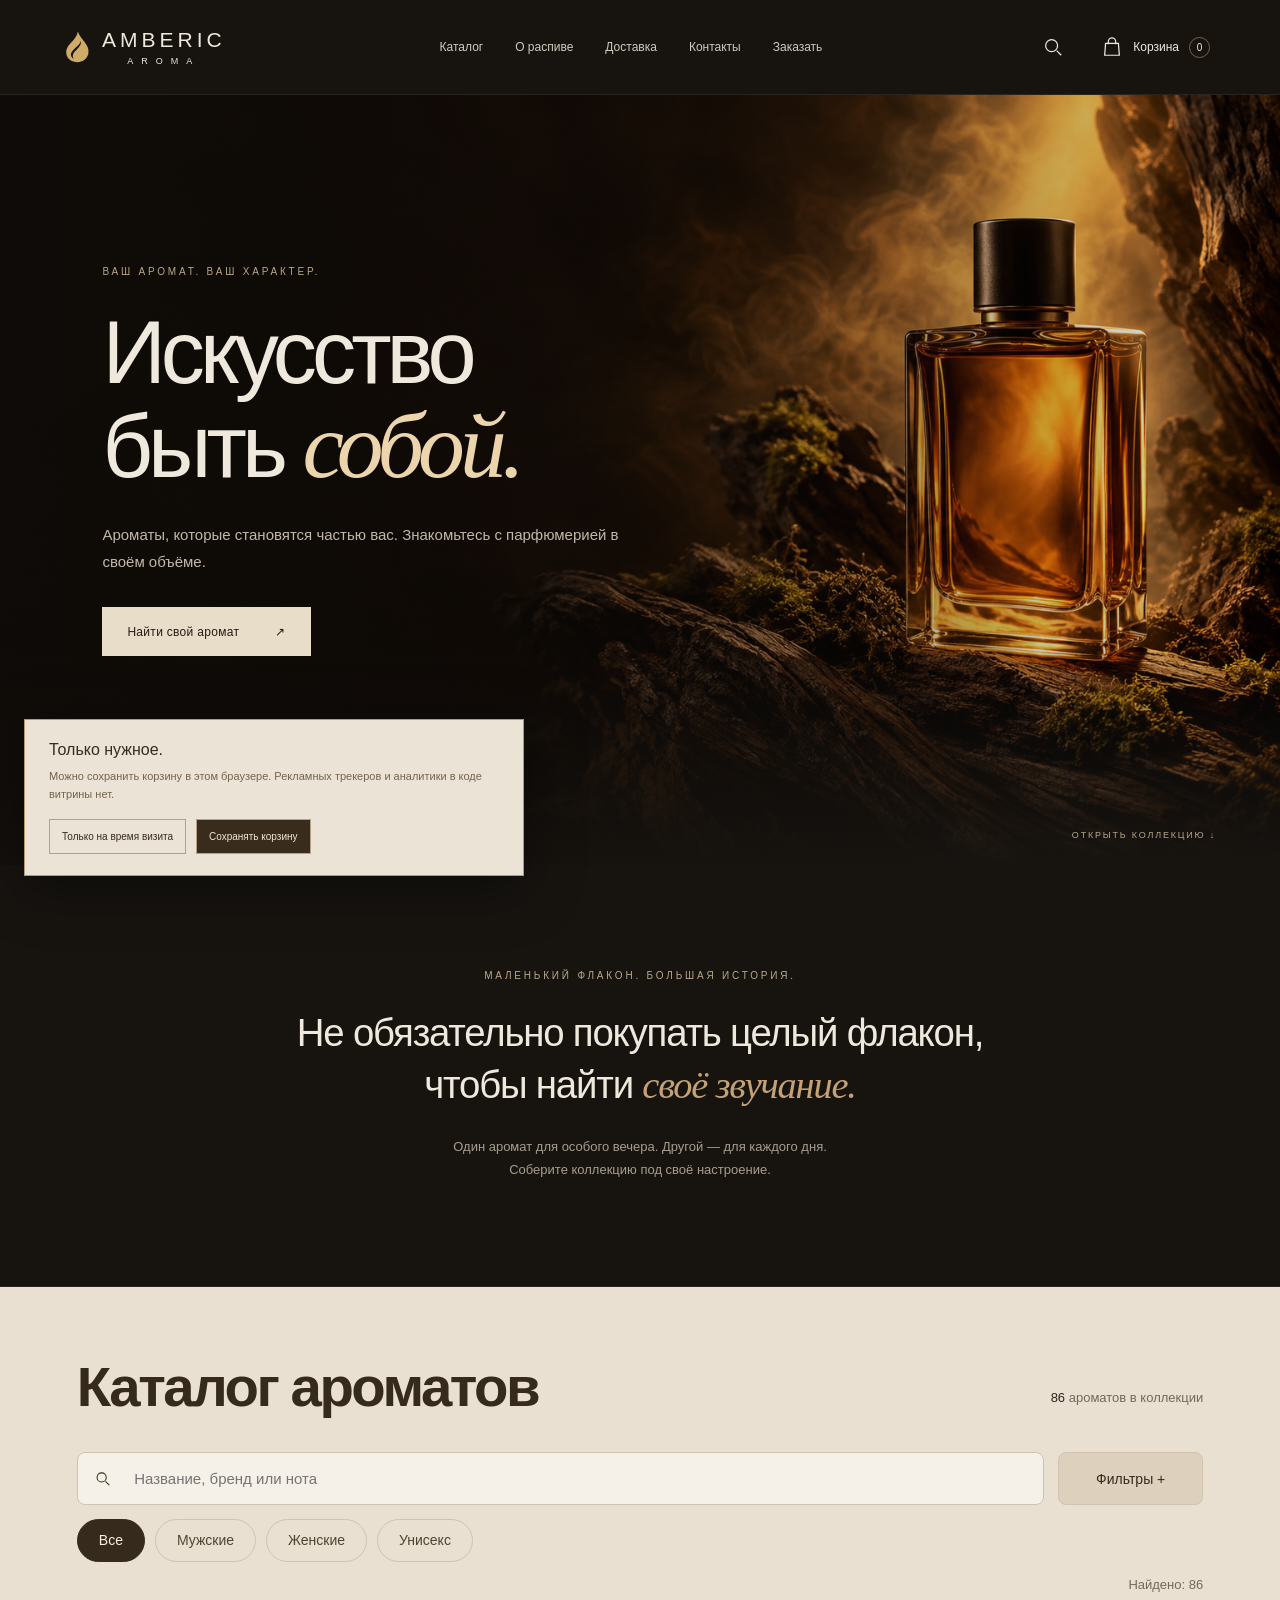
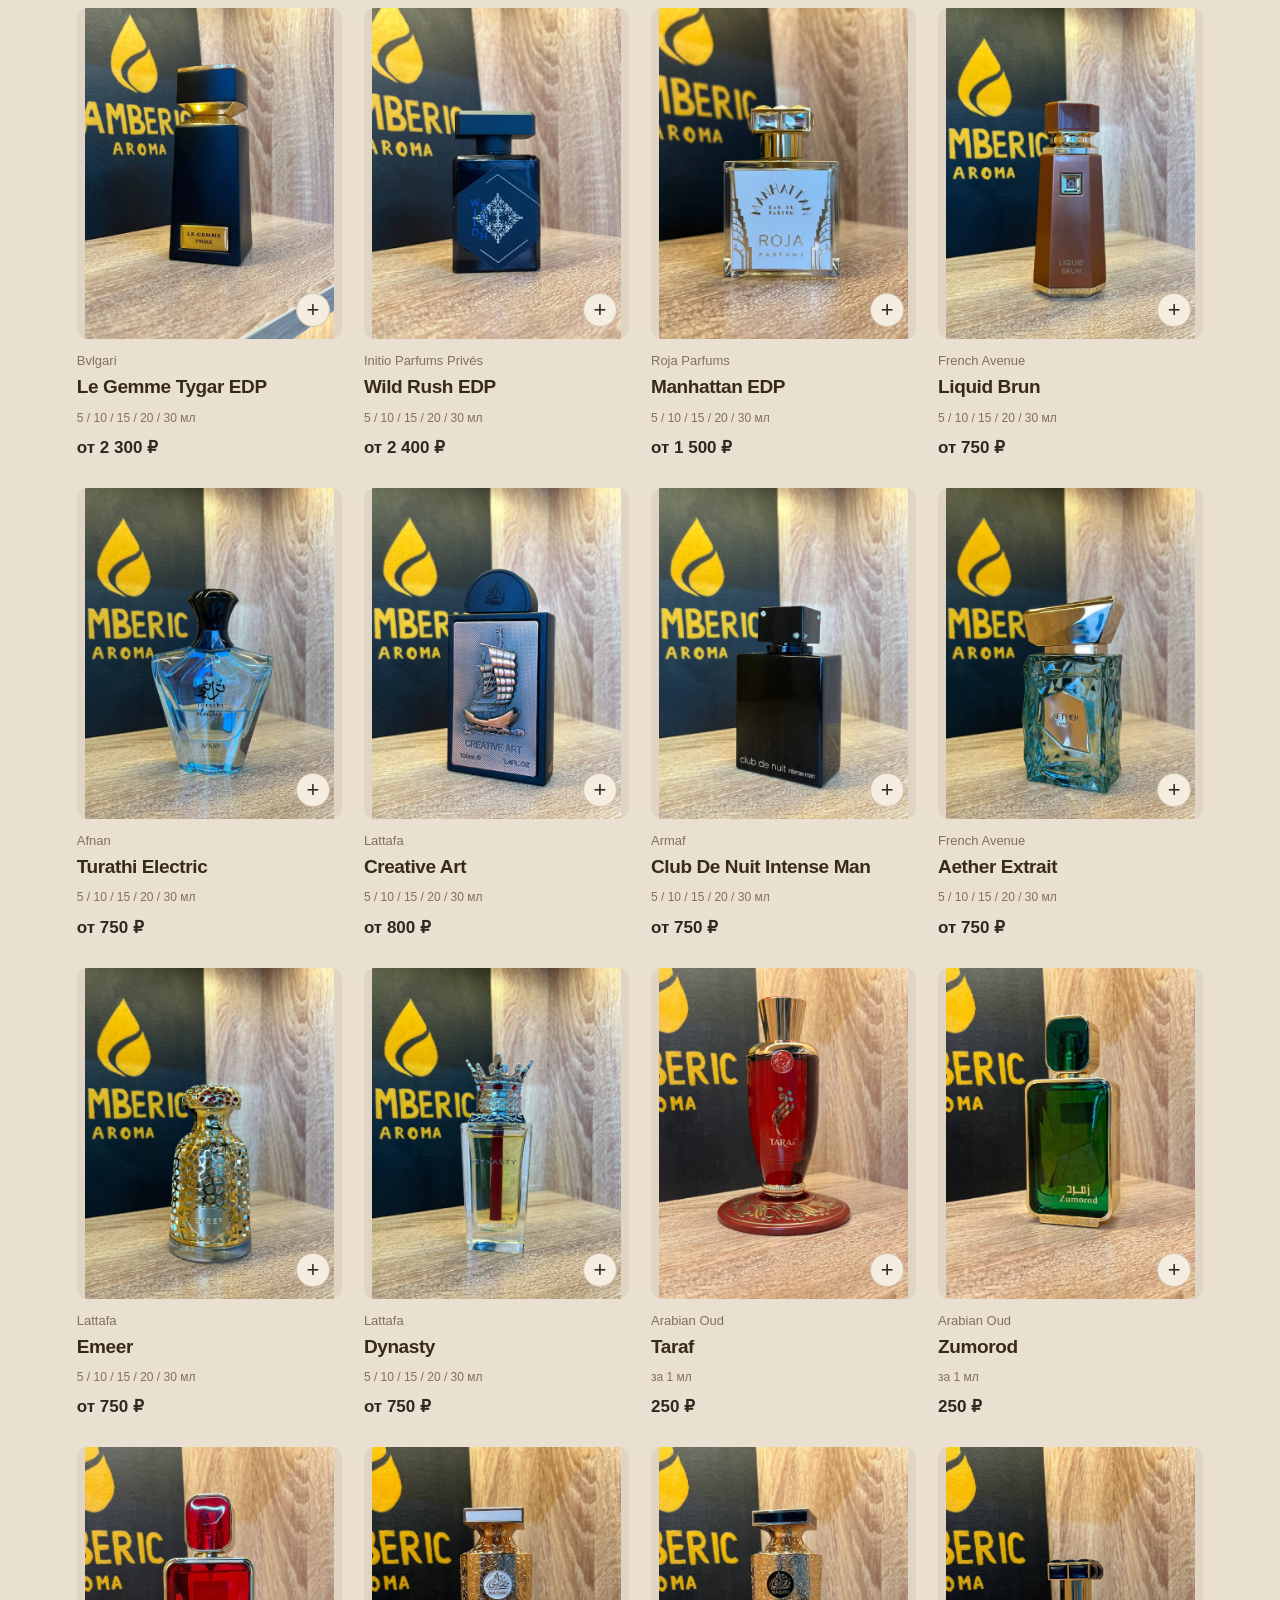
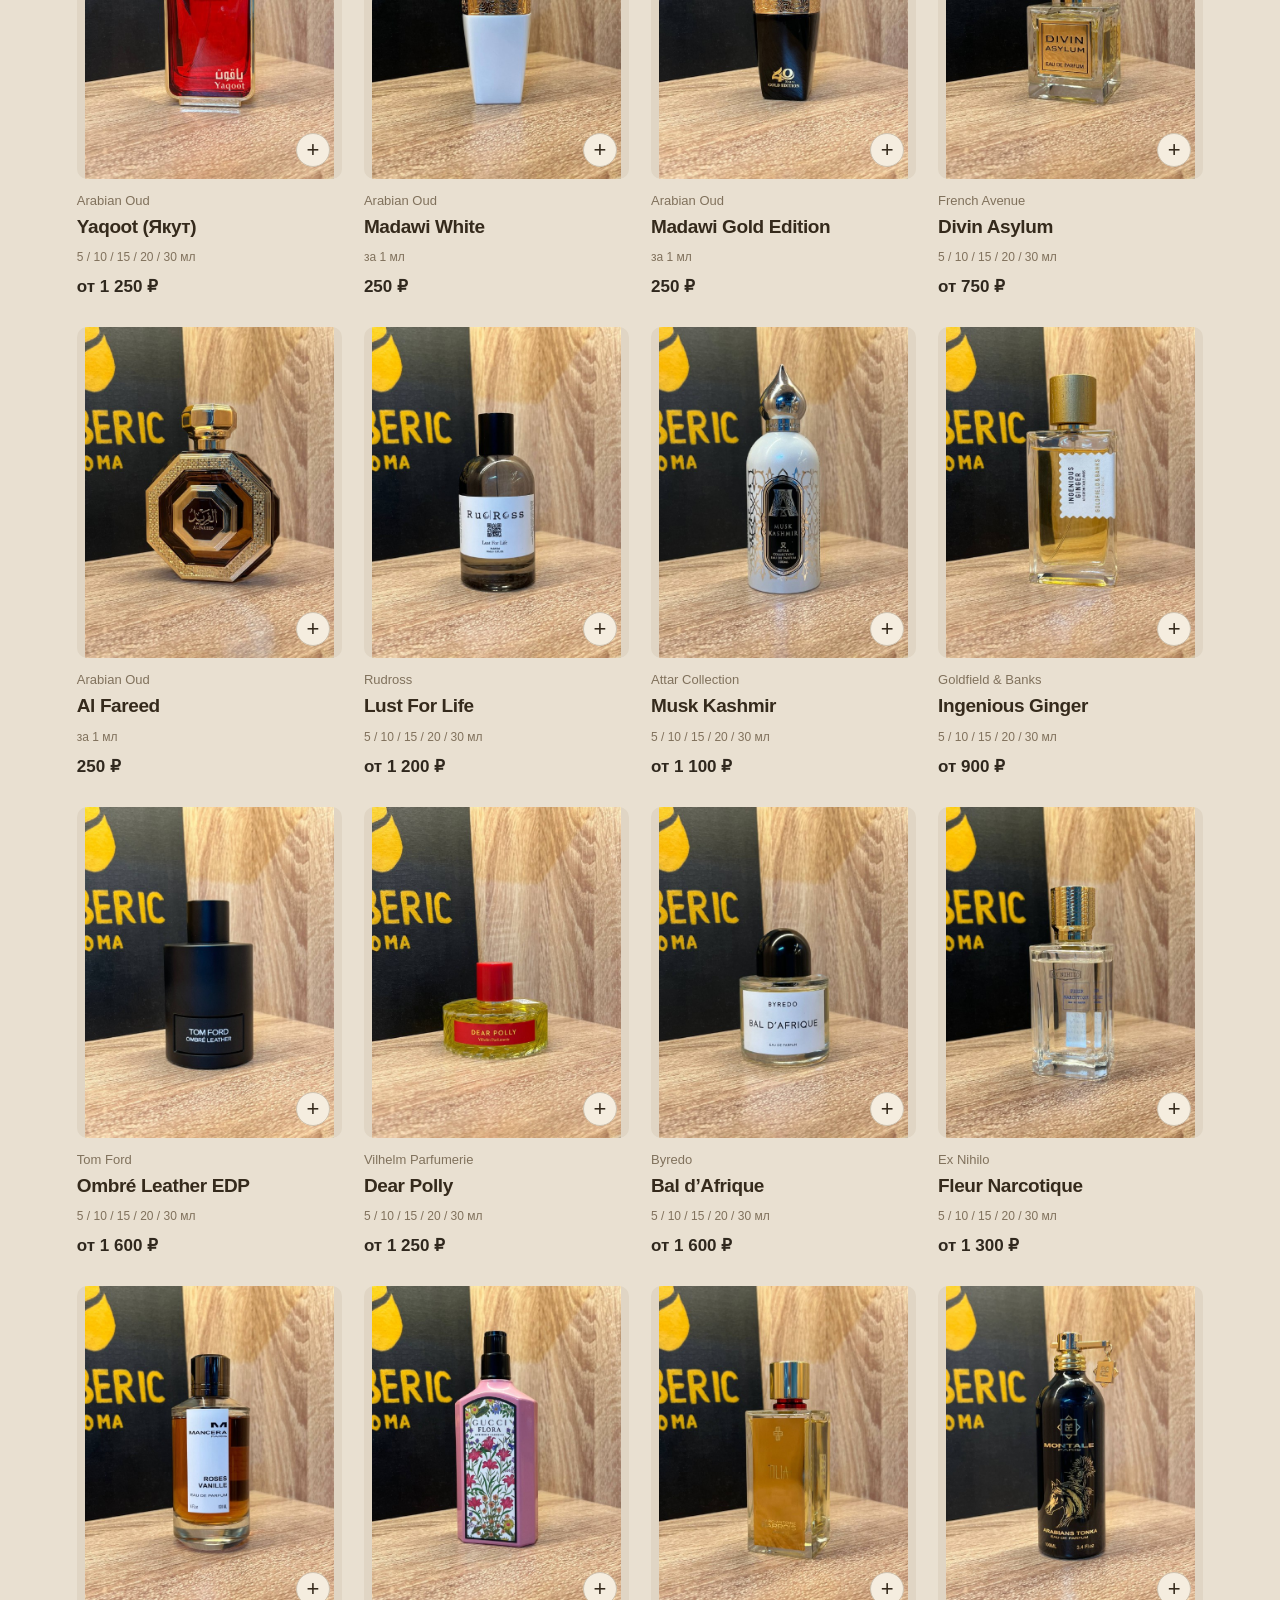
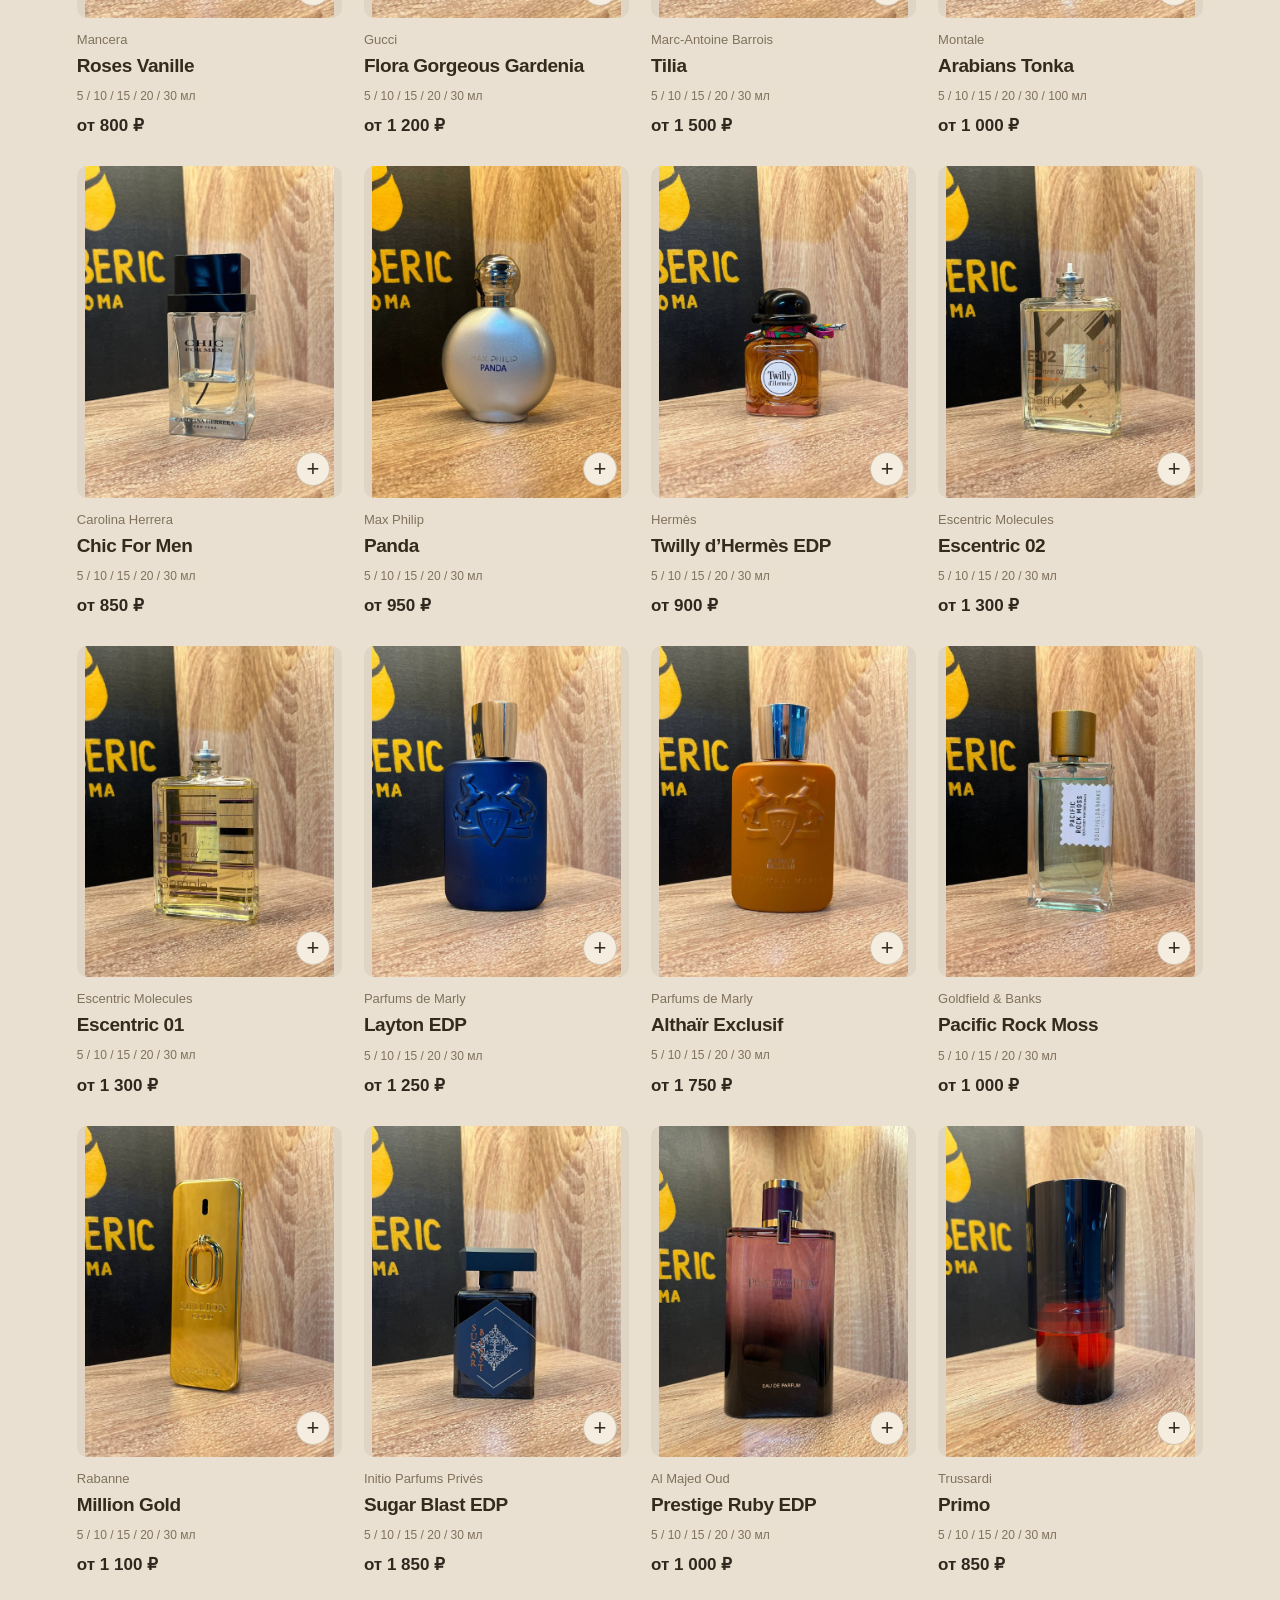
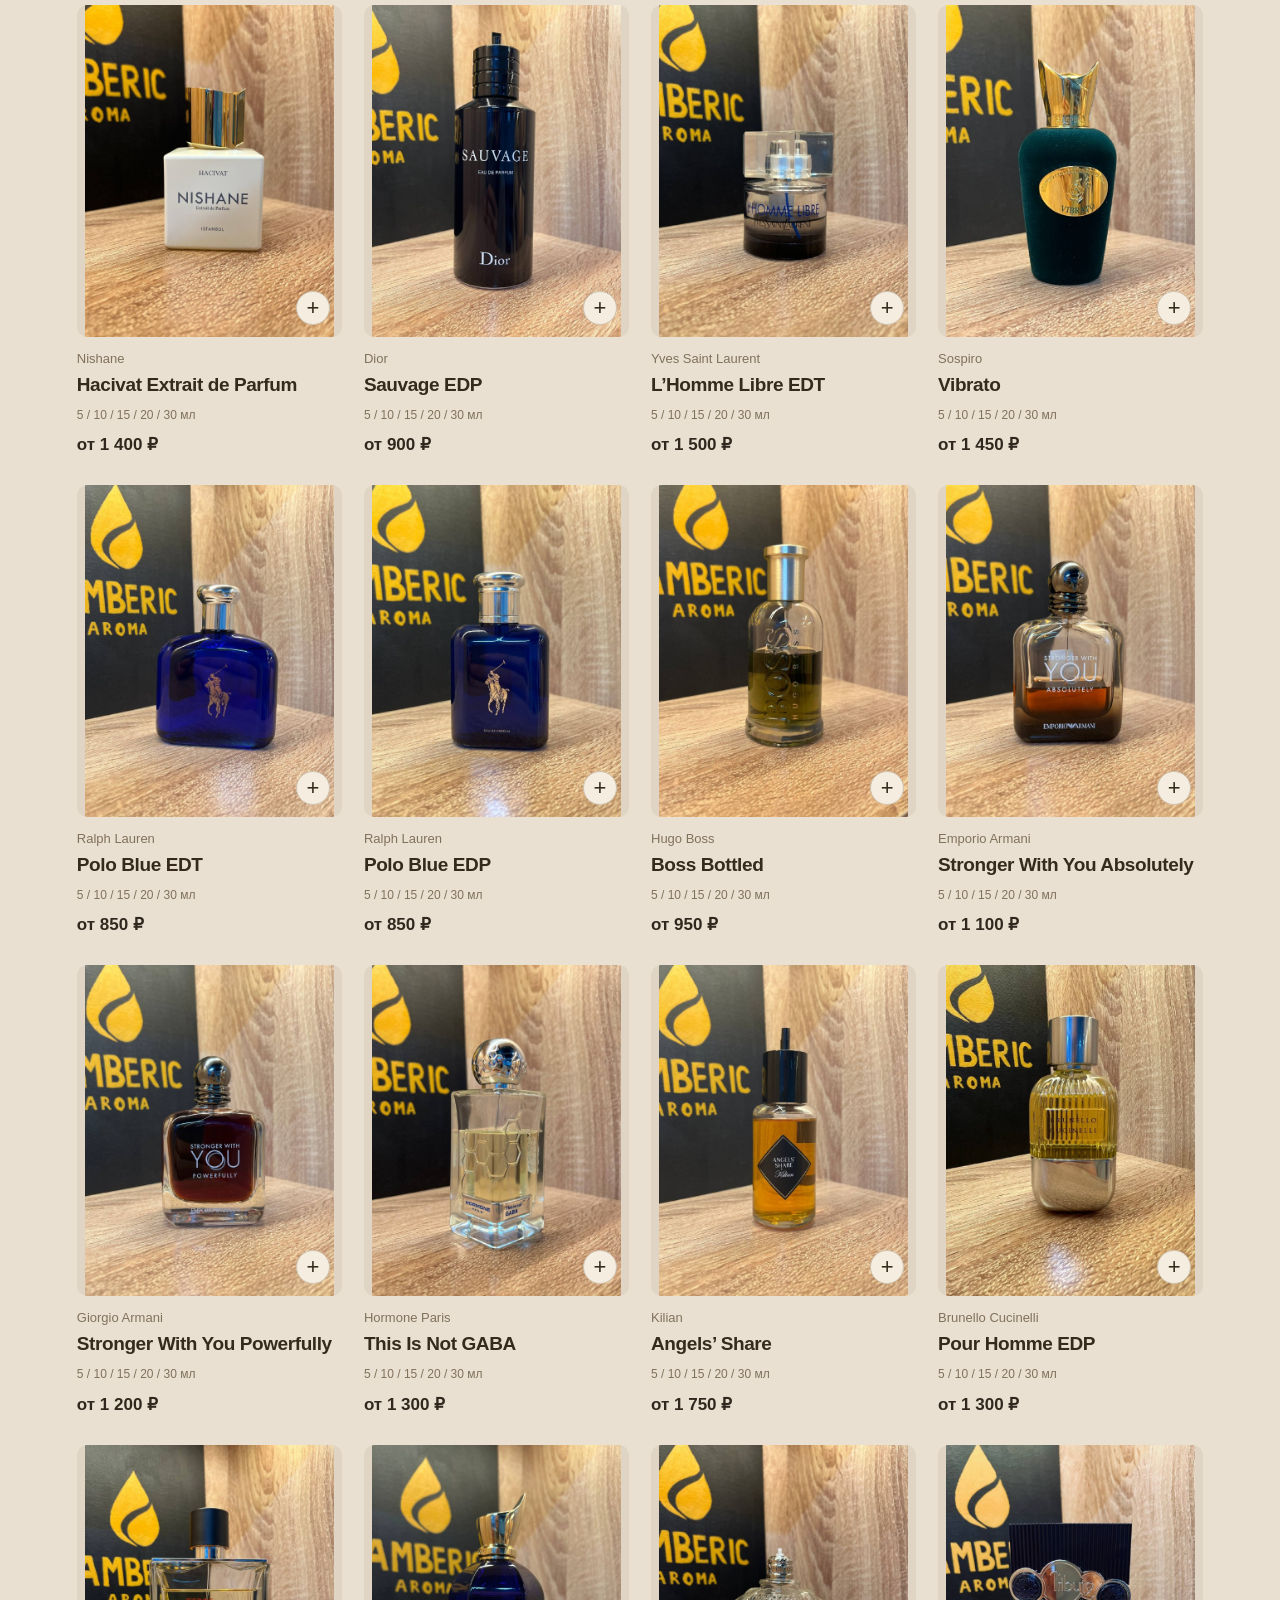
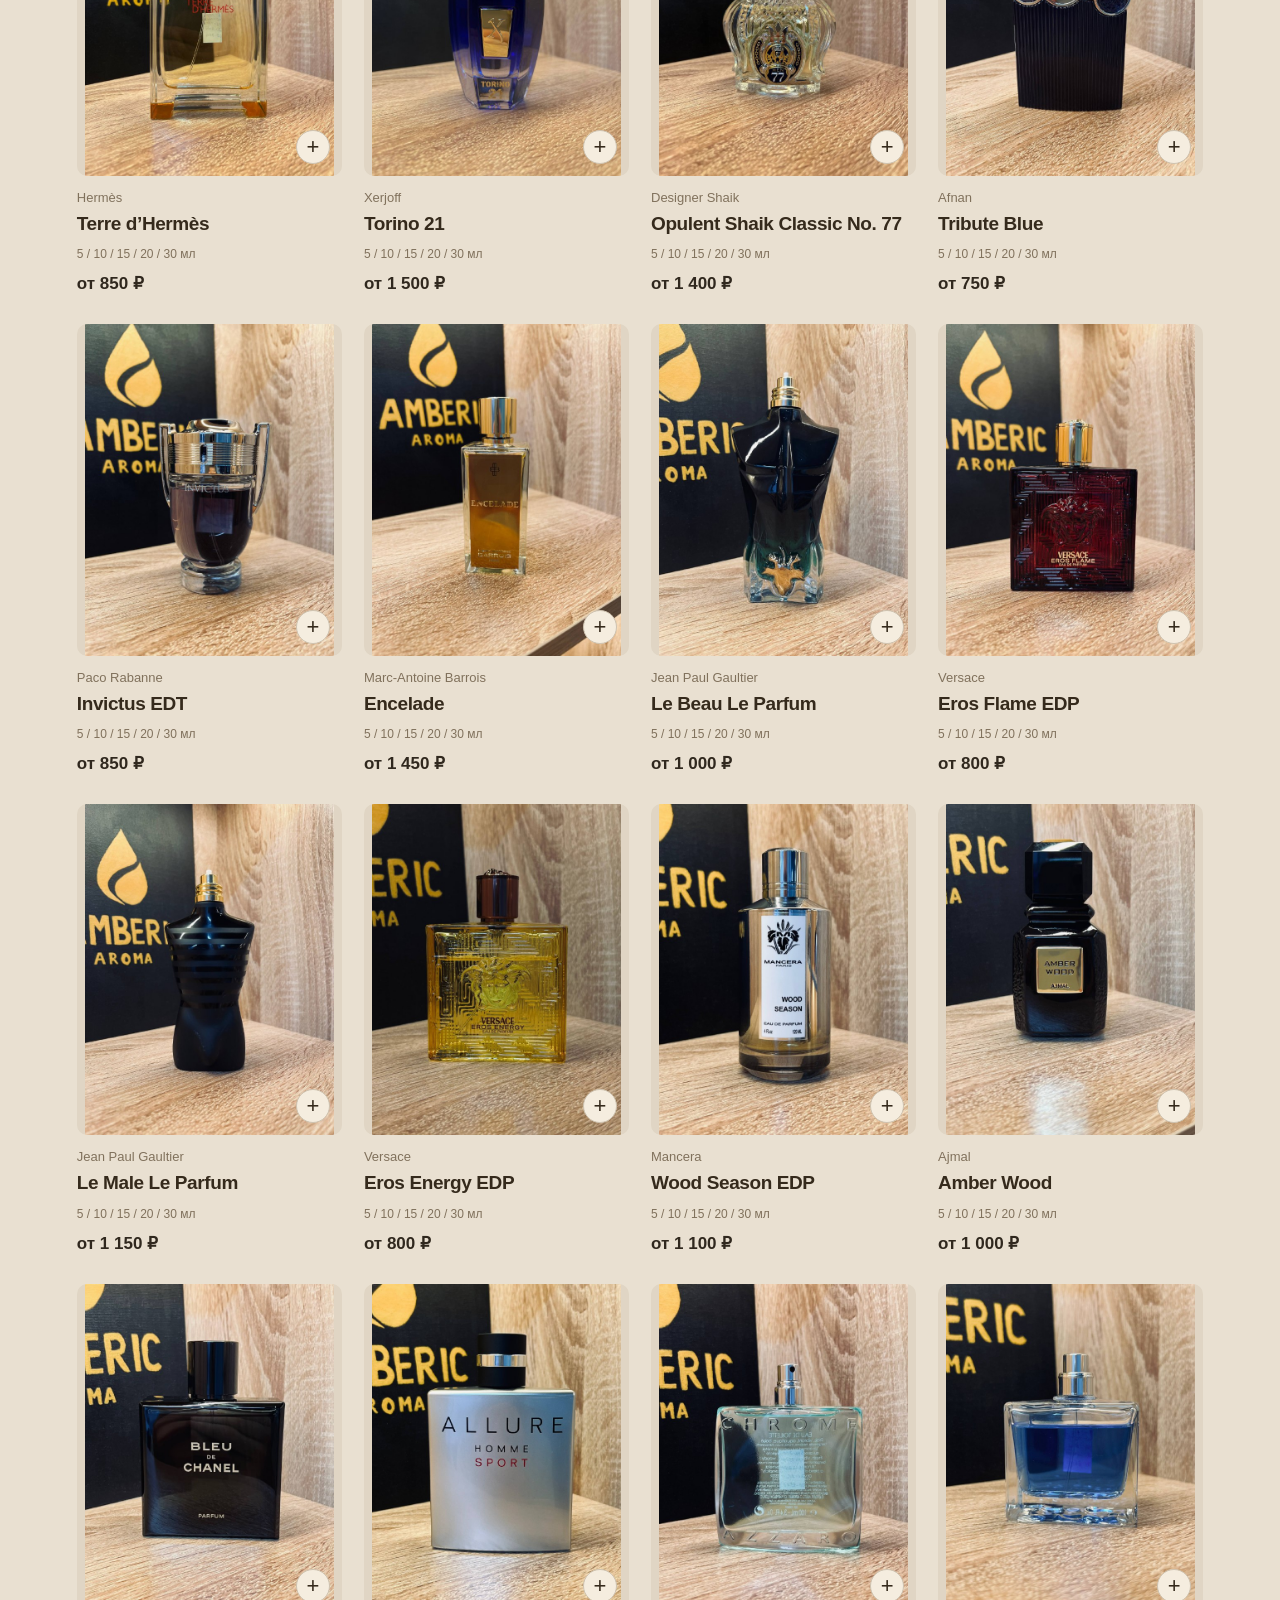
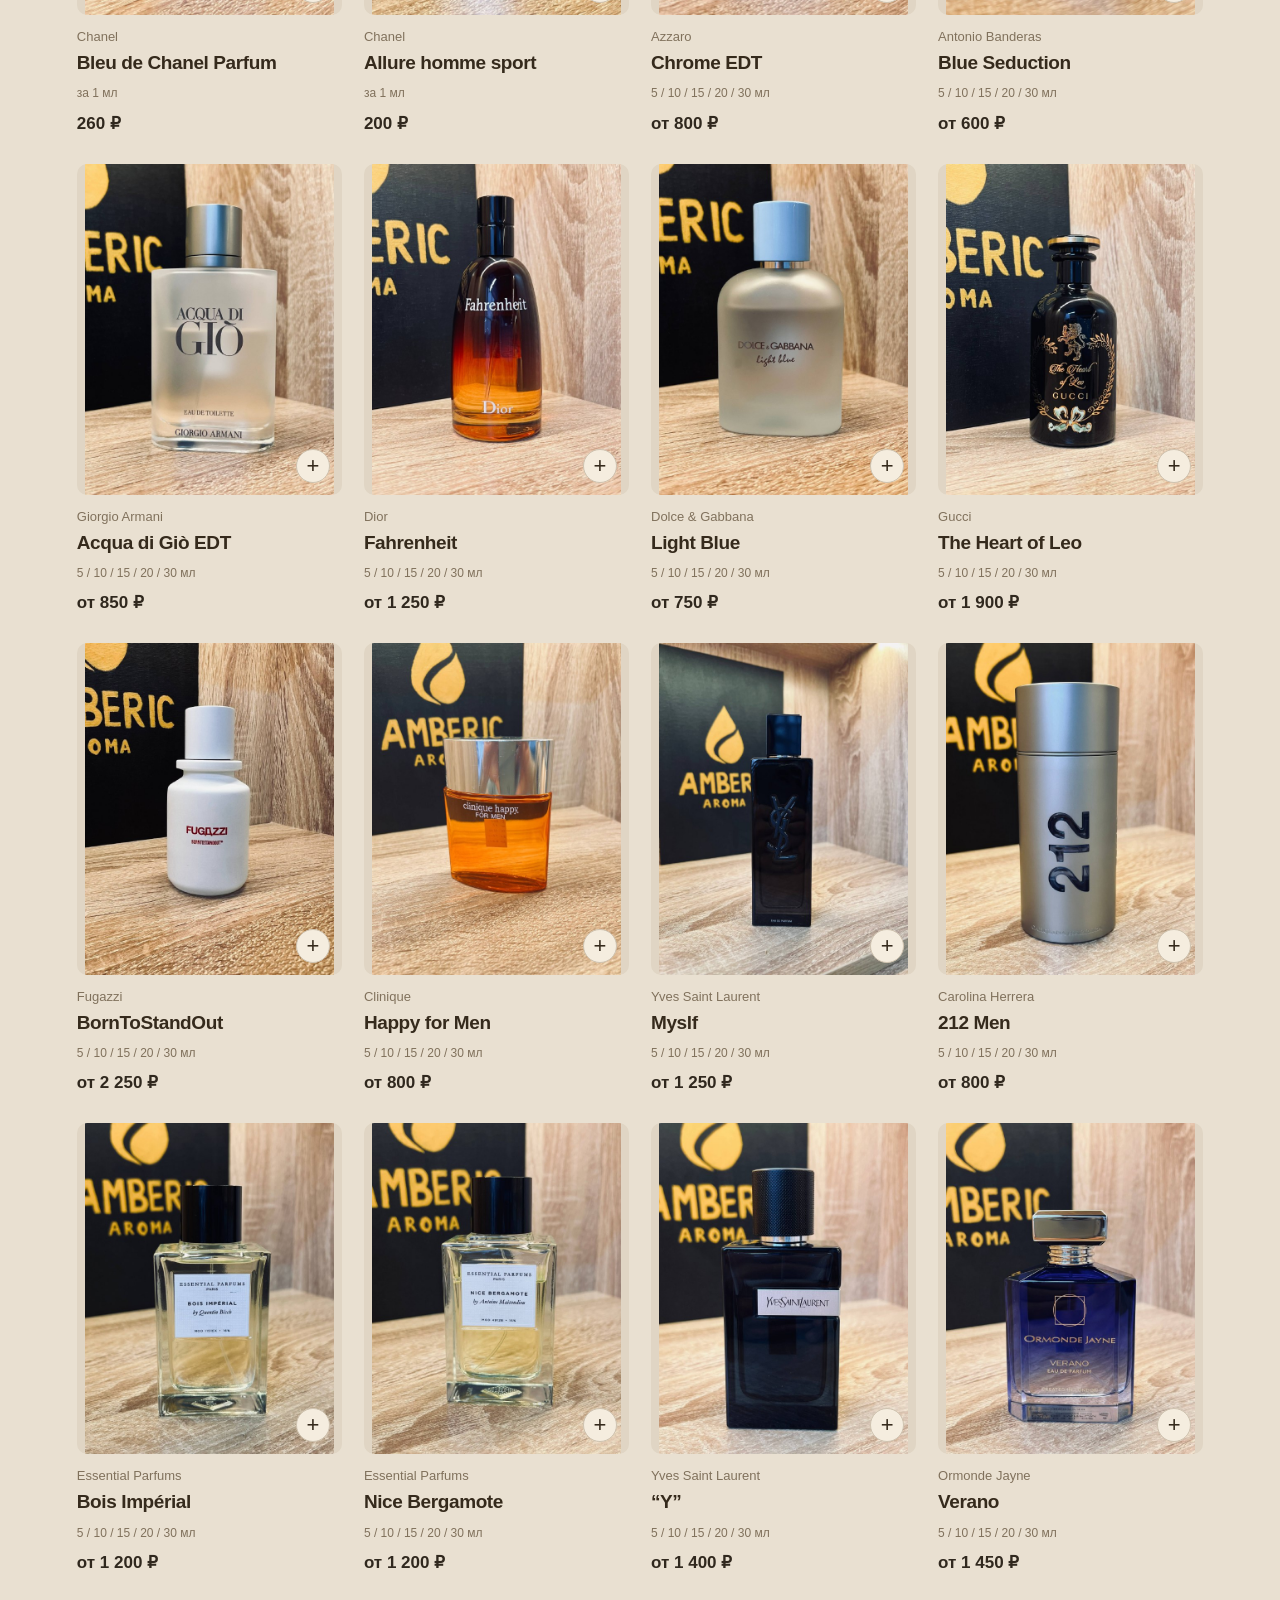
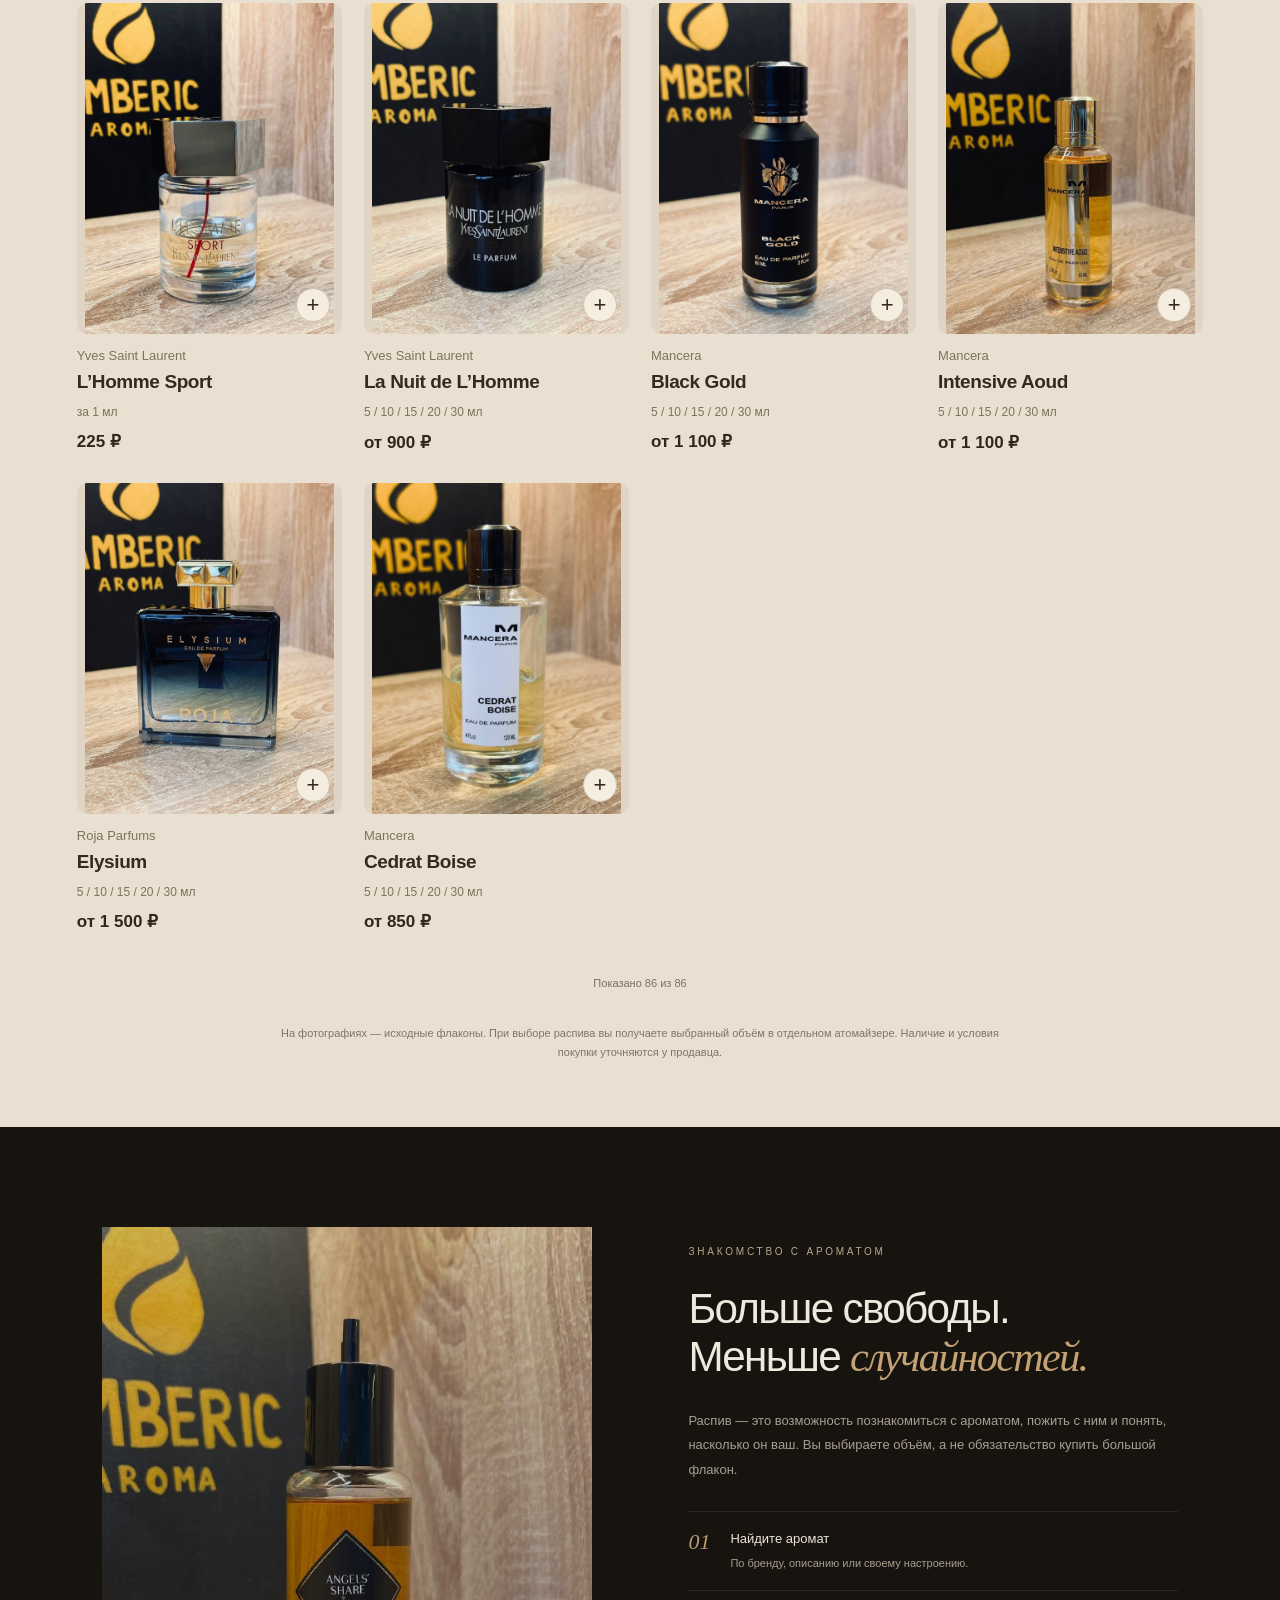
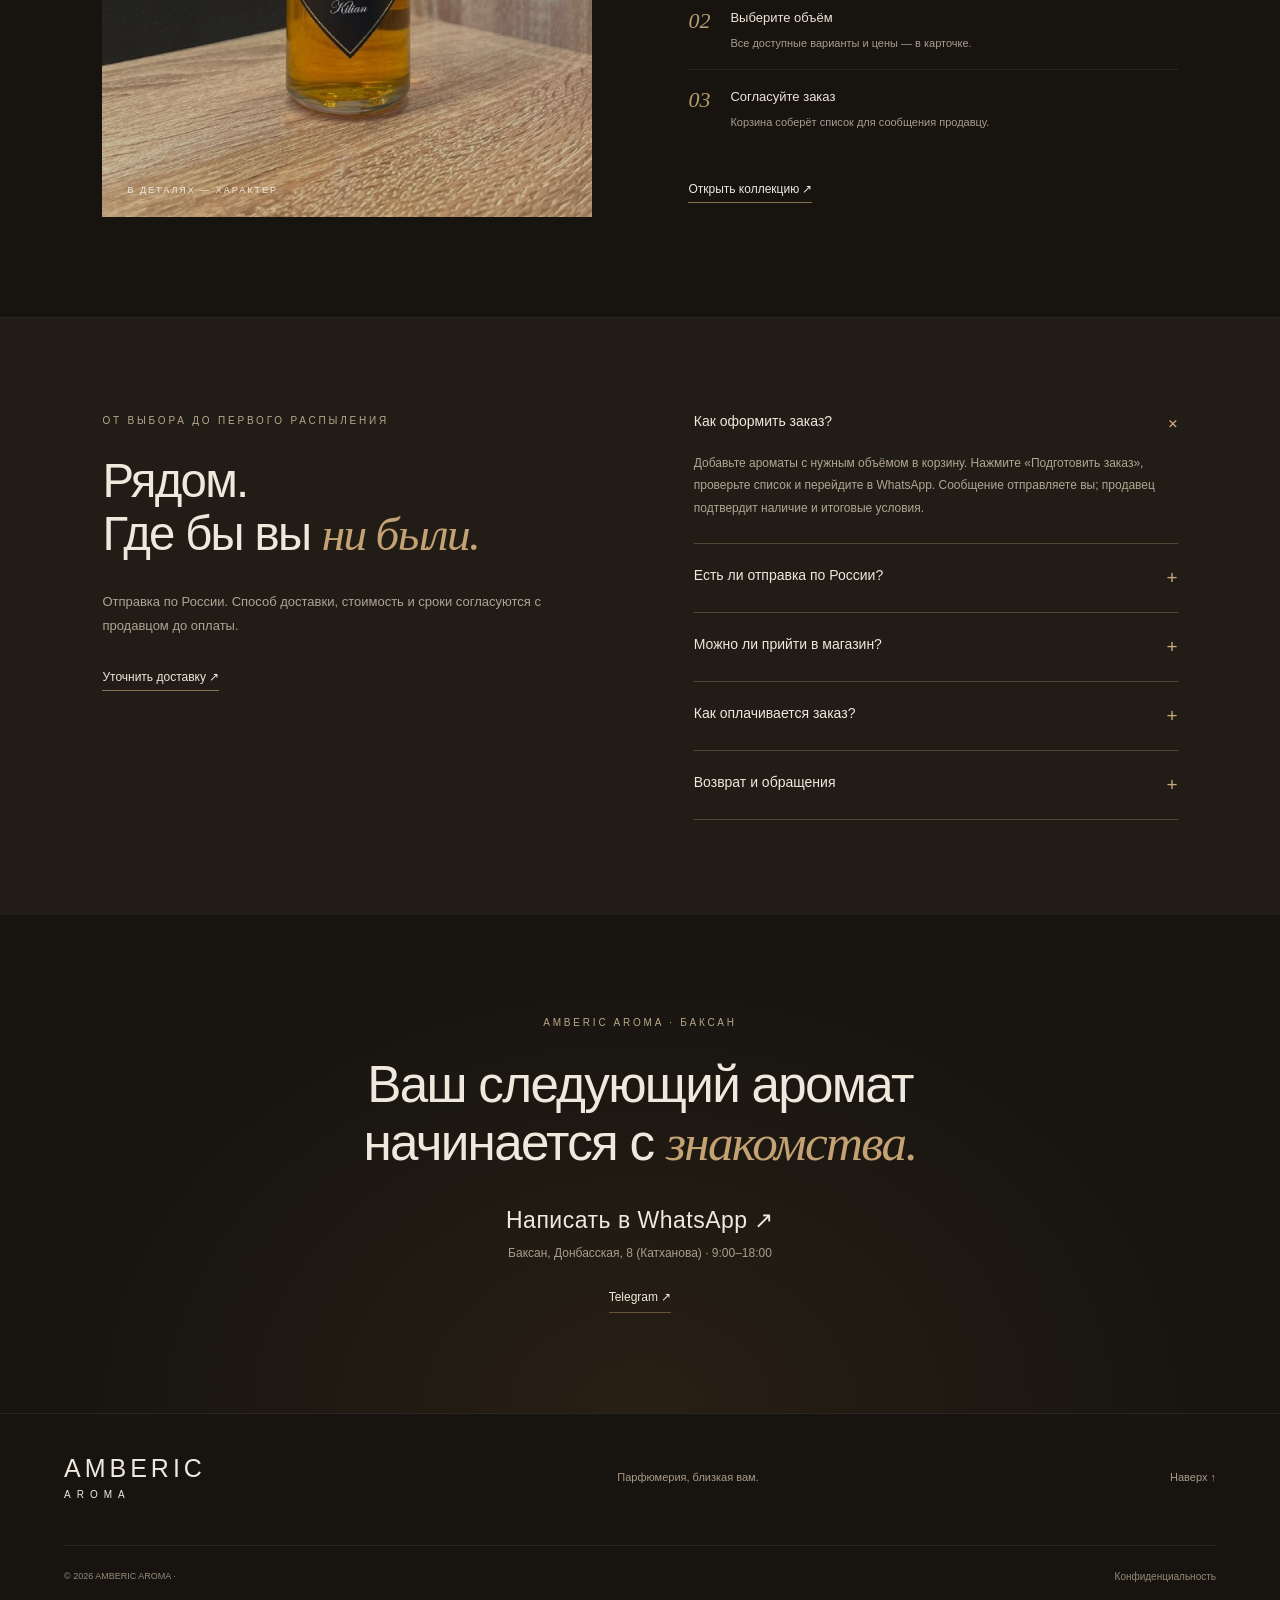
==== commit 25eec422: "Sync current Netlify storefront and WhatsApp contact" ====
--- a/index.html
+++ b/index.html
@@ -1,18 +1,5 @@
 <!doctype html>
-<html lang="ru"><head><meta charset="UTF-8"><meta name="viewport" content="width=device-width,initial-scale=1"><meta name="theme-color" content="#171410"><meta name="description" content="AMBERIC AROMA — парфюмерия на распив в Баксане. Каталог ароматов, выбор объёма и заказ через WhatsApp. Отправка по России."><meta name="robots" content="noindex,nofollow"><title>AMBERIC AROMA — Искусство быть собой</title><link rel="icon" href="favicon.svg" type="image/svg+xml"><style>@font-face{font-family:AmberSans;src:local('Arial');font-display:swap}*{box-sizing:border-box}html{scroll-behavior:smooth;scroll-padding-top:100px}body{margin:0;background:#171410;color:#eee8dd;font-family:AmberSans,Arial,sans-serif;font-weight:400}button,input,select,textarea{font:inherit}button,a,input,select,summary{ -webkit-tap-highlight-color:transparent}button,a{touch-action:manipulation}button{cursor:pointer}a{color:inherit;text-decoration:none}button{color:inherit;background:none;border:0}img{max-width:100%;display:block}svg{width:22px;height:22px;fill:none;stroke:currentColor;stroke-width:1.35}button:focus-visible,a:focus-visible,input:focus-visible,select:focus-visible,summary:focus-visible,textarea:focus-visible{outline:2px solid #d3ad70;outline-offset:5px}[hidden]{display:none!important}.sr-only{position:absolute;width:1px;height:1px;padding:0;margin:-1px;overflow:hidden;clip:rect(0,0,0,0);white-space:nowrap;border:0}.skip{position:fixed;top:-100px;left:20px;z-index:99;background:#e7d7bd;color:#171410;padding:15px}.skip:focus{top:10px}.topline{padding:12px 5%;background:#211c16;border-bottom:1px solid #393027;display:flex;justify-content:space-between;font-size:9px;letter-spacing:1.8px;color:#c3b8a8}.presentation{color:#b49b79}header{height:95px;padding:0 5%;display:flex;align-items:center;justify-content:space-between;background:#171410;position:sticky;top:0;z-index:20;border-bottom:1px solid #ffffff12}.logo{display:flex;align-items:center;gap:12px}.logo svg{width:26px;height:38px;stroke:none;color:#cfaa68}.logo>span{font-size:21px;letter-spacing:4px}.logo small{display:block;font-size:9px;letter-spacing:8px;text-align:center;margin-top:4px}.header-actions{display:flex;gap:25px;align-items:center}nav{display:flex;gap:32px;font-size:12px;color:#d2c9bd}nav a:hover{color:#d9b77a}.cart-open{display:flex;align-items:center;gap:10px;font-size:12px}.cart-open #cart-count{width:21px;height:21px;border:1px solid #786347;border-radius:50%;display:grid;place-items:center;font-size:10px}.icon-button{display:flex}.hero{min-height:650px;height:calc(100svh - 130px);max-height:870px;position:relative;background:#130c05 url('images/hero.png') center 48%/cover no-repeat;display:flex;align-items:center}.hero:before{content:'';position:absolute;inset:0;background:linear-gradient(90deg,#100c0866,transparent 80%),linear-gradient(0deg,#171410,transparent 28%)}.hero-inner{position:relative;width:100%;padding:40px 8% 80px}.eyebrow{font-size:10px;letter-spacing:2.8px;color:#b9a78a;line-height:1.6;margin:0 0 25px}h1,h2,h3,p{font-weight:400}h1{font-size:clamp(64px,6.9vw,106px);line-height:1.02;letter-spacing:-5px;margin:28px 0}em{font-family:Georgia,'Times New Roman',serif;font-weight:400;color:#c4a274}h1 em{font-size:1.06em;color:#ecd5ad}.hero-copy{font-size:15px;line-height:1.8;color:#c3b9aa;margin:28px 0 32px}.button{min-height:49px;display:inline-flex;align-items:center;justify-content:center;gap:36px;padding:15px 24px;font-size:12px;letter-spacing:.3px;border:1px solid transparent;transition:background .2s,transform .2s}.button:hover{transform:translateY(-2px)}.cream{background:#e8ddc9;color:#241c12}.cream:hover{background:#f5ead6}.outline{border-color:#786b56;background:transparent}.outline:hover{background:#ffffff08}.hero-bottom{position:absolute;bottom:25px;left:5%;right:5%;display:flex;justify-content:space-between;align-items:center;font-size:9px;letter-spacing:1.8px;color:#b5a68d}.intro{text-align:center;padding:100px 20px 105px;border-bottom:1px solid #ffffff14}.intro p{font-size:clamp(25px,3vw,43px);line-height:1.35;letter-spacing:-1.2px;margin:23px 0}.intro-note{display:block;font-size:13px;line-height:1.8;color:#a79d8e}.catalog-section{padding:85px 5% 95px;background:#eee8de;color:#26241f}.section-heading{display:flex;justify-content:space-between;align-items:end;margin-bottom:42px}.section-heading .eyebrow{color:#78674f;margin-bottom:17px}h2{font-size:clamp(32px,3.7vw,53px);line-height:1.13;letter-spacing:-1.7px;margin:0}.catalog-section em{color:#826a4a}.collection-total{font-size:11px;color:#72695e}.collection-total strong{font-weight:400;color:#29251e}.catalog-controls{display:flex;align-items:center;justify-content:space-between;border-bottom:1px solid #c7bfb1;gap:20px}.tabs{display:flex;gap:28px}.tabs button{padding:18px 0;font-size:12px;color:#807669;border-bottom:2px solid transparent;white-space:nowrap}.tabs button.active{color:#231d16;border-color:#604c30}.search-box{display:flex;gap:12px;align-items:center}.search-box svg{width:19px}.search-box input{width:190px;border:0;background:transparent;padding:12px 0;font-size:12px;outline-offset:0!important;color:#29251e}.filter-row{padding:22px 0;display:flex;justify-content:space-between;align-items:center;font-size:11px;color:#736959}.filter-row>div{display:flex;gap:20px}.filter-row select{border:0;background:transparent;color:#51483c;font-size:11px;max-width:220px;padding:4px 18px 4px 0;cursor:pointer}.product-grid{display:grid;grid-template-columns:repeat(4,minmax(0,1fr));gap:30px 20px}.product-card{min-width:0}.product-image{display:block;width:100%;position:relative;padding:0;overflow:hidden;background:#d4c1a4;aspect-ratio:3/4}.product-image img{width:100%;height:100%;object-fit:cover;transition:transform .6s,filter .6s}.product-image:hover img{transform:scale(1.035);filter:brightness(1.05)}.product-badge{position:absolute;top:12px;left:12px;padding:7px 9px;background:#f2eadfdc;font-size:8px;letter-spacing:1px;color:#4c3b27}.product-plus{position:absolute;right:12px;bottom:12px;display:grid;place-items:center;width:33px;height:33px;background:#f2eadfe8;border-radius:50%;color:#3f3020;font-size:22px;font-weight:300}.product-info{padding:17px 0 0}.brand-name{font-size:9px;letter-spacing:1.8px;text-transform:uppercase;color:#82735f;margin:0 0 8px}.product-name{font-size:16px;line-height:1.3;margin:0 0 10px;text-align:left;padding:0}.product-name:hover{text-decoration:underline;text-underline-offset:4px}.product-meta{display:flex;justify-content:space-between;align-items:center;gap:8px;font-size:11px;color:#817565}.product-price{font-size:12px;color:#30281e}.product-volume{font-size:10px}.load-more{text-align:center;margin:45px 0 20px}.load-more p{font-size:11px;color:#7b705e;margin-bottom:18px}.load-more .button{min-width:210px}.catalog-note{max-width:760px;margin:35px auto 0;font-size:11px;color:#807565;line-height:1.7;text-align:center}#empty{text-align:center;padding:70px 10px}#empty h3{font-size:28px}#empty p{font-size:13px;color:#807565}.ritual{display:grid;grid-template-columns:1fr 1fr;gap:9%;padding:100px 8%;align-items:center}.ritual-photo{position:relative;overflow:hidden}.ritual-photo img{width:100%;height:590px;object-fit:cover;filter:brightness(.8)}.ritual-photo span{position:absolute;bottom:22px;left:25px;font-size:9px;letter-spacing:2px}.ritual-copy h2{font-size:clamp(29px,3.3vw,48px)}.ritual-copy>p:not(.eyebrow){font-size:13px;line-height:1.9;color:#a79e91;margin:28px 0}.steps{margin-bottom:30px}.steps>div{display:flex;gap:20px;border-top:1px solid #ffffff14;padding:17px 0}.steps>div>span{color:#b89b6c;font-family:Georgia,serif;font-style:italic;font-size:22px}.steps p{margin:0;font-size:11px;color:#a79d8d;line-height:1.6}.steps strong{display:block;font-size:13px;font-weight:400;color:#ece3d5;margin-bottom:6px}.text-link{padding:0 0 6px;border-bottom:1px solid #887253;font-size:12px;line-height:1.7}.delivery{padding:95px 8%;background:#211c16;border-top:1px solid #ffffff0c;display:grid;grid-template-columns:1fr 1fr;gap:10%}.delivery>div>p:not(.eyebrow){font-size:13px;color:#b0a493;line-height:1.9;margin:28px 0}.faq details{border-bottom:1px solid #544738;padding:23px 0}.faq details:first-child{padding-top:0}.faq summary{display:flex;justify-content:space-between;list-style:none;cursor:pointer;font-size:14px;gap:15px}.faq summary::-webkit-details-marker{display:none}.faq summary span{color:#c6aa7b;font-size:19px}.faq details[open] summary span{transform:rotate(45deg)}.faq details p{font-size:12px;color:#b1a592;line-height:1.9;margin:17px 0 0}.faq .text-link{margin-top:16px}.contacts{text-align:center;padding:100px 5%;background:radial-gradient(ellipse at 50% 100%,#42301b66,transparent 65%)}.contacts h2{font-size:clamp(32px,4vw,58px)}.phone{display:inline-block;font-size:23px;letter-spacing:.5px;margin:35px 0 0}.contacts>p:not(.eyebrow){font-size:12px;color:#a79d8c}.contact-links{display:flex;justify-content:center;gap:30px;font-size:12px;margin-top:30px}.contact-links a{border-bottom:1px solid #66533b;padding-bottom:8px}footer{padding:40px 5% 25px;border-top:1px solid #ffffff14}.footer-top{display:flex;align-items:center;justify-content:space-between;margin-bottom:45px}.wordmark{font-size:25px;letter-spacing:4px}.wordmark span{font-size:10px;letter-spacing:6px;display:block;margin-top:6px}.footer-top p,.footer-top>a:last-child{font-size:11px;color:#a89b88}.footer-bottom{border-top:1px solid #ffffff14;padding-top:25px;display:flex;justify-content:space-between;gap:20px;font-size:9px;color:#958978}.footer-bottom>div{display:flex;gap:22px}.footer-bottom button{font-size:10px;padding:0}.demo-note{font-size:10px;color:#8f8371;line-height:1.7;margin-top:20px;max-width:800px}dialog{background:#eee8de;color:#29241c;border:0;padding:0;width:min(900px,92vw);max-height:90svh;overflow-y:auto;box-shadow:0 20px 150px #0008}dialog::backdrop{background:#100d09bb;backdrop-filter:blur(5px)}.close{position:absolute;right:16px;top:14px;z-index:3;font-size:30px;line-height:1;width:36px;height:36px;background:#eee8def2;color:#3f3324;display:grid;place-items:center}.detail-grid{display:grid;grid-template-columns:44% 56%}.detail-photo{height:100%;min-height:590px;object-fit:cover;width:100%}.detail-copy{padding:50px 35px 35px}.detail-copy h2{font-size:35px;line-height:1.2;letter-spacing:-1px;margin:12px 0 18px}.detail-copy .brand-name{font-size:11px}.detail-description{font-size:12px;line-height:1.8;color:#756956}.detail-label{font-size:11px;margin:24px 0 12px}.volumes{display:flex;flex-wrap:wrap;gap:8px}.volume{border:1px solid #c4b7a2;padding:10px 12px;font-size:12px;min-width:59px}.volume.selected{background:#352a1c;border-color:#352a1c;color:#f8efdd}.detail-price{font-size:27px;margin:25px 0 7px}.detail-note{font-size:10px;color:#87785e;line-height:1.6;margin:0 0 20px}.detail-add{width:100%;background:#33291d;color:#f2eadb}.detail-add:hover{background:#4b3a23}.detail-copy .small{font-size:10px;color:#8d7d63;line-height:1.7;margin:17px 0 0}.drawer{position:fixed;inset:0 0 0 auto;margin:0;min-height:100svh;max-height:100svh;width:min(520px,100vw);padding:30px}.drawer-head{display:flex;align-items:center;justify-content:space-between;border-bottom:1px solid #cec3b1;padding-bottom:25px}.drawer-head h2{font-size:35px}.drawer-head .eyebrow{color:#958166;margin:0 0 10px}.drawer-head .close{position:static}.cart-item{padding:23px 0;border-bottom:1px solid #d2c6b4;display:grid;grid-template-columns:70px 1fr;gap:17px}.cart-item img{width:70px;height:95px;object-fit:cover}.cart-item .item-title{font-size:15px;margin:0 0 7px}.cart-item .brand-name{font-size:8px;margin-top:0}.item-volume{font-size:10px;color:#8d7c61}.item-bottom{display:flex;justify-content:space-between;align-items:center;margin-top:12px;gap:10px;font-size:12px}.quantity{display:flex;gap:8px;align-items:center;border:1px solid #cbbba1}.quantity button{width:26px;height:27px;font-size:17px}.quantity span{font-size:11px;min-width:12px;text-align:center}.remove{color:#8e7655;font-size:10px;text-decoration:underline;text-underline-offset:3px}.cart-empty{padding:60px 0;text-align:center}.cart-empty p{font-size:13px;color:#89795f;line-height:1.7}.cart-total{display:flex;justify-content:space-between;margin:30px 0 12px;font-size:24px}.cart-total span:first-child{font-size:16px}.cart-footnote{font-size:11px;color:#8a795e;line-height:1.8;margin-bottom:20px}#checkout{width:100%;background:#352a1c;color:#eee3cf}#cart-summary .text-link{display:block;margin:20px auto}.order-body{padding:50px;max-width:650px;margin:auto}.order-body .eyebrow{color:#948063}.order-body>p:not(.eyebrow){font-size:13px;line-height:1.8;color:#796a54}.order-body label{font-size:11px;display:block;margin:25px 0 10px}.order-body textarea{width:100%;resize:vertical;padding:15px;background:#e4dbcd;border:1px solid #cabba4;color:#514432;font-size:12px;line-height:1.6}.order-body p.small{font-size:11px}.order-body .button{width:100%;margin-top:10px}.order-body .cream{background:#34291b;color:#f6eddc}#legal-content{padding:50px;line-height:1.8}#legal-content h2{font-size:30px;margin-bottom:25px}#legal-content h3{font-size:19px;margin:28px 0 12px}#legal-content p,#legal-content li{font-size:13px;color:#71634f}#legal-content a{text-decoration:underline}#legal-content .legal-status{padding:15px;background:#dfd1b9;font-size:12px;color:#665133}#legal-content .button{background:#352a1c;color:#fff}.storage-notice{position:fixed;left:24px;bottom:24px;z-index:35;max-width:500px;background:#ebe3d6;color:#382b1c;padding:21px 24px;box-shadow:0 10px 60px #0007;border:1px solid #b39a72}.storage-notice strong{font-size:16px;font-weight:400}.storage-notice p{font-size:11px;line-height:1.7;margin:8px 0 15px;color:#76644b}.storage-notice p button{padding:0;text-decoration:underline}.storage-notice>div:last-child{display:flex;gap:10px}.storage-notice>div:last-child button{font-size:10px;padding:11px 12px;border:1px solid #b5a085}.storage-notice #storage-save{background:#392c1d;color:#f2e7d5}#toast{position:fixed;left:50%;bottom:30px;transform:translate(-50%,30px);opacity:0;pointer-events:none;padding:15px 25px;background:#eaddc5;color:#3a2c1b;z-index:90;font-size:12px;box-shadow:0 8px 50px #0005;transition:.2s;white-space:nowrap}#toast.show{transform:translate(-50%,0);opacity:1}body.modal-open{overflow:hidden}
-@media(min-width:1600px){.catalog-section{padding-left:max(5%,calc((100% - 1450px)/2));padding-right:max(5%,calc((100% - 1450px)/2))}.hero-inner{padding-left:max(8%,calc((100% - 1300px)/2))}}@media(max-width:1000px){header nav{gap:18px}.header-actions{gap:15px}.product-grid{grid-template-columns:repeat(3,minmax(0,1fr))}.hero{min-height:580px}.tabs{gap:20px}.ritual{gap:5%;padding:75px 5%}.ritual-photo img{height:540px}.delivery{gap:6%;padding:75px 5%}.footer-bottom>div{gap:12px}.wordmark{font-size:20px}.detail-copy{padding:50px 25px 25px}.hero h1{letter-spacing:-3px}}
-@media(max-width:700px){html{scroll-padding-top:80px}.topline{padding:10px 5%;font-size:7px;letter-spacing:.9px}.topline>span:first-child{display:none}.presentation{font-size:6px}header{height:77px;padding:0 5%}.logo>span{font-size:17px;letter-spacing:3px}.logo small{font-size:7px;letter-spacing:6px}.logo svg{width:21px;height:30px}.logo{gap:8px}header nav{display:none}.cart-label{display:none}.header-actions{gap:16px}.cart-open{gap:6px}.hero{height:710px;min-height:0;max-height:calc(100svh - 105px);background-position:65% center;align-items:flex-end}.hero:before{background:linear-gradient(90deg,#100b07a8,transparent),linear-gradient(0deg,#171410 0%,#17141088 30%,transparent 80%)}.hero-inner{padding:60px 7% 105px}.hero h1{font-size:62px;letter-spacing:-3px;line-height:1.02;margin:20px 0}.hero .eyebrow{font-size:8px;letter-spacing:2.2px;margin-bottom:10px}.hero-copy{font-size:12px;line-height:1.8;margin:20px 0 25px}.hero-bottom{left:7%;bottom:25px;font-size:7px}.hero-bottom>span{max-width:160px;line-height:1.8;letter-spacing:1px}.hero-bottom a{letter-spacing:1px}.button{min-height:47px;padding:14px 20px;font-size:11px}.intro{padding:65px 6%}.intro .eyebrow{font-size:8px;letter-spacing:2px}.intro p{font-size:26px;letter-spacing:-.5px}.intro-note{font-size:11px}.catalog-section{padding:55px 5%}.section-heading{display:block;margin-bottom:24px}.section-heading h2{font-size:34px;max-width:330px}.section-heading .eyebrow{font-size:8px;margin-bottom:13px}.collection-total{margin-top:18px}.catalog-controls{display:block}.tabs{gap:0;justify-content:space-between}.tabs button{font-size:11px;padding:14px 0}.search-box{border-top:1px solid #ccc2b1;margin-top:0;padding:4px 0}.search-box input{width:100%;font-size:12px;padding:12px 0}.filter-row{font-size:9px;padding:16px 0}.filter-row>div{gap:10px;max-width:80%}.filter-row select{font-size:10px;max-width:135px;padding-right:0}.product-grid{grid-template-columns:repeat(2,minmax(0,1fr));gap:25px 12px}.product-image{aspect-ratio:3/4}.product-name{font-size:14px;min-height:36px;line-height:1.25}.brand-name{font-size:8px;letter-spacing:1px;min-height:10px}.product-info{padding-top:13px}.product-meta{align-items:flex-start;flex-direction:column;gap:5px}.product-price{font-size:12px}.product-volume{font-size:9px}.product-badge{top:8px;left:8px;padding:5px 7px;font-size:7px}.product-plus{width:28px;height:28px;right:8px;bottom:8px;font-size:20px}.catalog-note{font-size:10px}.ritual{display:flex;flex-direction:column;padding:55px 6%;gap:40px}.ritual-photo{width:100%}.ritual-photo img{height:400px;object-position:center 55%}.ritual-copy h2{font-size:35px}.ritual-copy .eyebrow{font-size:9px}.delivery{display:block;padding:60px 6%}.delivery h2{font-size:38px}.faq{margin-top:40px}.contacts{padding:65px 6%}.contacts h2{font-size:33px}.contacts .eyebrow{font-size:9px}.phone{font-size:21px}.contacts>p:not(.eyebrow){font-size:11px}.footer-top{flex-wrap:wrap;gap:22px;margin-bottom:25px}.footer-top p{display:none}.footer-bottom{flex-direction:column}.footer-bottom>div{flex-wrap:wrap;gap:15px 20px}.demo-note{font-size:9px}dialog{width:94vw;max-height:94svh}.detail-grid{display:block}.detail-photo{height:270px;min-height:0;object-position:center 53%}.detail-copy{padding:25px}.detail-copy h2{font-size:30px}.detail-description{font-size:12px}.detail-label{margin-top:20px}.detail-price{margin-top:20px}.drawer{width:100vw;padding:24px;max-height:100svh}.order-body,#legal-content{padding:50px 25px 25px}.order-body h2{font-size:34px}.storage-notice{left:12px;right:12px;bottom:12px;max-width:none;padding:17px}.storage-notice>div:last-child button{font-size:9px;flex:1}.storage-notice p{font-size:10px}#toast{max-width:95vw;white-space:normal;text-align:center}.detail-copy .small{font-size:10px}.volume{padding:10px}.load-more{margin-top:30px}}
-.order-nav{padding:0;font-size:12px;color:#d2c9bd}.order-nav:hover{color:#d9b77a}
-@media(max-width:700px){.hero{background-position:82% center}}
-@media(prefers-reduced-motion:reduce){html{scroll-behavior:auto}*,*:before{transition:none!important;animation:none!important}}
-.detail-media{display:flex;flex-direction:column;gap:14px;align-self:start;max-height:75vh;overflow:auto}.detail-media .detail-photo{width:100%;height:auto;max-height:65vh;object-fit:contain;position:static}.detail-media video{background:#1c1813}.detail-add:disabled{opacity:.5;cursor:not-allowed}.hero-background-video{position:absolute;right:3%;top:10%;width:44%;height:73%;object-fit:cover;z-index:1;border-radius:4px}.hero-inner{z-index:2;position:relative}.hero-bottom{z-index:2}#hero-title{max-width:780px;white-space:normal}#hero-copy{max-width:520px;white-space:pre-line}.catalog-error{grid-column:1/-1;padding:40px 15px}.footer-bottom a{text-decoration:none;color:inherit}@media(max-width:700px){.detail-media{max-height:55vh}.detail-media .detail-photo{max-height:50vh}.hero-background-video{right:0;top:0;width:100%;height:100%;opacity:.48}.hero-inner{pointer-events:none}.hero-inner a{pointer-events:auto}.hero-background-video::-webkit-media-controls-panel{z-index:4}.hero-bottom{pointer-events:none}.hero-bottom a{pointer-events:auto}}
-.hero-inner{pointer-events:none}.hero-inner a{pointer-events:auto}.hero-bottom{pointer-events:none}.hero-bottom a{pointer-events:auto}@media(prefers-reduced-motion:reduce){html{scroll-behavior:auto}*{transition:none!important}}
-
-/* Catalog refinement — original AMBERIC cream and brown palette */
-#catalog{font-family:Arial,Helvetica,sans-serif;background:#e9e0d1;color:#352a1c;padding:70px 6% 65px}#catalog .section-heading{align-items:end;margin-bottom:34px}#catalog .section-heading h2{font-family:Arial,Helvetica,sans-serif;font-weight:700;font-size:clamp(36px,4.4vw,64px);letter-spacing:-2.5px;line-height:1.08}#catalog .section-heading .eyebrow{display:none}#catalog .collection-total{font-size:13px}#catalog .catalog-controls{display:grid;grid-template-columns:1fr 145px;border:0;gap:14px;align-items:stretch}#catalog .search-box{grid-column:1;grid-row:1;display:flex;border:1px solid #cfc3b0;background:#f6f1e8;border-radius:8px;margin:0;padding:0 16px}#catalog .search-box input{width:100%;padding:17px 10px;font-family:inherit;font-size:15px}#catalog-filters{grid-column:2;grid-row:1;background:#ddd1bd;border:1px solid #cfc3b0;border-radius:8px;font-size:14px;color:#352a1c}#catalog .tabs{grid-column:1/-1;grid-row:2;justify-content:flex-start;gap:10px;margin:0 0 5px;padding:0;border:0;flex-wrap:wrap}#catalog .tabs button{font-family:inherit;font-size:14px;padding:12px 21px;border:1px solid #cfc3b0;border-radius:28px;letter-spacing:0;color:#514331;line-height:1.2}#catalog .tabs button.active{background:#352a1c;color:#f7efdf;border-color:#352a1c}#catalog .tabs button:after{display:none}#catalog .filter-row{padding:17px 0 23px;border:0;font-size:13px}#catalog .filter-row select{font-family:inherit;font-size:13px}#catalog .product-grid{grid-template-columns:repeat(4,minmax(0,1fr));gap:30px 22px}#catalog .product-image{aspect-ratio:4/5;background:#e0d5c4;border-radius:10px;overflow:hidden}#catalog .product-image img{width:100%;height:100%;object-fit:contain;transition:transform .3s}#catalog .product-card:hover img{transform:scale(1.035)}#catalog .product-badge{display:none}#catalog .product-info{padding-top:14px}#catalog .brand-name{font-family:inherit;text-transform:none;font-size:13px;letter-spacing:0;margin:0 0 7px;color:#80715c;min-height:0}#catalog .product-name{font-family:inherit;font-size:19px;font-weight:700;line-height:1.22;min-height:0;letter-spacing:-.4px;margin:0 0 10px}#catalog .product-meta{display:flex;flex-direction:column;gap:9px;align-items:flex-start}#catalog .product-volume{order:-1;font-size:12px;line-height:1.6;color:#80715c}#catalog .product-price{font-size:17px;font-weight:700}#catalog .product-plus{background:#f5eddf;color:#352a1c;border-radius:50%;border:1px solid #cfc3b0;width:34px;height:34px}#catalog .advanced-filters{background:#e0d5c4;border-radius:10px;padding:20px;display:grid;grid-template-columns:repeat(3,1fr);gap:16px;margin:0 0 26px}#catalog .advanced-filters[hidden]{display:none}#catalog .advanced-filters label{display:grid;gap:9px;font-size:13px}#catalog .advanced-filters select{background:#f6f1e8;border:1px solid #cfc3b0;border-radius:6px;padding:13px;width:100%;font:14px Arial;color:#352a1c}#catalog .load-more button{border-radius:7px;font-family:inherit}#catalog button:focus-visible,#catalog select:focus-visible{outline:2px solid #80643f;outline-offset:4px}@media(min-width:1500px){#catalog .product-grid{grid-template-columns:repeat(5,minmax(0,1fr))}}@media(max-width:1000px){#catalog .product-grid{grid-template-columns:repeat(3,minmax(0,1fr))}}@media(max-width:650px){#catalog{padding:45px 5%}#catalog .product-grid{grid-template-columns:repeat(2,minmax(0,1fr));gap:25px 14px}#catalog .catalog-controls{grid-template-columns:1fr 105px;gap:10px}#catalog .tabs{gap:7px}#catalog .tabs button{font-size:12px;padding:10px 14px}#catalog .search-box{padding:0 8px}#catalog .search-box input{font-size:12px;padding:14px 5px}#catalog .product-name{font-size:16px}#catalog .brand-name{font-size:12px}#catalog .advanced-filters{grid-template-columns:1fr}#catalog .section-heading h2{font-size:38px}#catalog .collection-total{margin-top:15px}#catalog .product-price{font-size:15px}}
-
-#catalog .advanced-filters{grid-template-columns:repeat(4,minmax(0,1fr))}#catalog .filter-row>div:empty{display:none}#catalog .filter-row{justify-content:flex-end;padding:10px 0 16px}.whatsapp-privacy button{padding:0;text-decoration:underline;font:inherit}header{top:0}@media(max-width:850px){#catalog .advanced-filters{grid-template-columns:repeat(2,minmax(0,1fr))}}@media(max-width:500px){#catalog .advanced-filters{grid-template-columns:1fr}}
-</style></head>
+<html lang="ru"><head><meta charset="UTF-8"><meta name="viewport" content="width=device-width,initial-scale=1"><meta name="theme-color" content="#171410"><meta name="description" content="AMBERIC AROMA — парфюмерия на распив в Баксане. Каталог ароматов, выбор объёма и заказ через WhatsApp. Отправка по России."><meta name="robots" content="noindex,nofollow"><title>AMBERIC AROMA — Искусство быть собой</title><link rel="icon" href="favicon.svg" type="image/svg+xml"><link rel="stylesheet" href="style.css?v=20261104wa"></head>
 <body><a class="skip" href="#catalog">Перейти к каталогу</a>
 
 <header><a class="logo" href="#" aria-label="AMBERIC AROMA — главная"><svg viewBox="0 0 32 40" aria-hidden="true"><path d="M17 1C15 13 1 17 3 29c2 12 24 14 27-1 2-11-9-16-13-27Z" fill="currentColor"/><path d="M21 12C22 23 7 25 12 35c-11-9 8-15 9-23" fill="#171410"/></svg><span>AMBERIC<small>AROMA</small></span></a><nav aria-label="Основная навигация"><a href="#catalog">Каталог</a><a href="#ritual">О распиве</a><a href="#delivery">Доставка</a><a href="#contacts">Контакты</a></nav><div class="header-actions"><button class="icon-button search-open" aria-label="Поиск ароматов"><svg viewBox="0 0 24 24"><circle cx="10.5" cy="10.5" r="6.5"/><path d="m16 16 5 5"/></svg></button><button class="cart-open" aria-label="Открыть корзину"><svg viewBox="0 0 24 24"><path d="M5 8h14l1 13H4L5 8Z"/><path d="M8 9V6a4 4 0 0 1 8 0v3"/></svg><span class="cart-label">Корзина</span><span id="cart-count">0</span></button></div></header>
@@ -23,2799 +10,11 @@
 <div class="filter-row"><div></div><span id="result-count" aria-live="polite"></span></div><div class="advanced-filters" id="advanced-filters" hidden><label>Бренд<select id="brand"><option value="all">Все бренды</option></select></label><label>Сортировка<select id="sort"><option value="new">Сначала новые</option><option value="price-up">Цена по возрастанию</option><option value="price-down">Цена по убыванию</option><option value="name">По названию</option></select></label><label>Концентрация<select id="concentration-filter"><option value="">Любая</option></select></label><label>Объём<select id="volume-filter"><option value="">Любой объём</option></select></label></div><div id="products" class="product-grid"><article class="product-card"><button class="product-image" data-product="4294967395"><img src="images/4294967395.jpg" alt="Bvlgari Le Gemme Tygar EDP" loading="lazy" width="600" height="800"></button><div class="product-info"><p class="brand-name">Bvlgari</p><button class="product-name" data-product="4294967395">Le Gemme Tygar EDP</button><div class="product-meta"><span class="product-price">от 2 300 ₽</span><span class="product-volume">5 / 10 / 15 / 20 / 30 мл</span></div></div></article><article class="product-card"><button class="product-image" data-product="4294967394"><img src="images/4294967394.jpg" alt="Initio Parfums Privés Wild Rush EDP" loading="lazy" width="600" height="800"></button><div class="product-info"><p class="brand-name">Initio Parfums Privés</p><button class="product-name" data-product="4294967394">Wild Rush EDP</button><div class="product-meta"><span class="product-price">от 2 400 ₽</span><span class="product-volume">5 / 10 / 15 / 20 / 30 мл</span></div></div></article><article class="product-card"><button class="product-image" data-product="4294967393"><img src="images/4294967393.jpg" alt="Roja Parfums Manhattan EDP" loading="lazy" width="600" height="800"></button><div class="product-info"><p class="brand-name">Roja Parfums</p><button class="product-name" data-product="4294967393">Manhattan EDP</button><div class="product-meta"><span class="product-price">от 1 500 ₽</span><span class="product-volume">5 / 10 / 15 / 20 / 30 мл</span></div></div></article><article class="product-card"><button class="product-image" data-product="4294967389"><img src="images/4294967389.jpg" alt="French Avenue Liquid Brun" loading="lazy" width="600" height="800"></button><div class="product-info"><p class="brand-name">French Avenue</p><button class="product-name" data-product="4294967389">Liquid Brun</button><div class="product-meta"><span class="product-price">от 750 ₽</span><span class="product-volume">5 / 10 / 15 / 20 / 30 мл</span></div></div></article><article class="product-card"><button class="product-image" data-product="4294967388"><img src="images/4294967388.jpg" alt="Afnan Turathi Electric" loading="lazy" width="600" height="800"></button><div class="product-info"><p class="brand-name">Afnan</p><button class="product-name" data-product="4294967388">Turathi Electric</button><div class="product-meta"><span class="product-price">от 750 ₽</span><span class="product-volume">5 / 10 / 15 / 20 / 30 мл</span></div></div></article><article class="product-card"><button class="product-image" data-product="4294967387"><img src="images/4294967387.jpg" alt="Lattafa Creative Art" loading="lazy" width="600" height="800"></button><div class="product-info"><p class="brand-name">Lattafa</p><button class="product-name" data-product="4294967387">Creative Art</button><div class="product-meta"><span class="product-price">от 800 ₽</span><span class="product-volume">5 / 10 / 15 / 20 / 30 мл</span></div></div></article><article class="product-card"><button class="product-image" data-product="4294967386"><img src="images/4294967386.jpg" alt="Armaf Club De Nuit Intense Man" loading="lazy" width="600" height="800"></button><div class="product-info"><p class="brand-name">Armaf</p><button class="product-name" data-product="4294967386">Club De Nuit Intense Man</button><div class="product-meta"><span class="product-price">от 750 ₽</span><span class="product-volume">5 / 10 / 15 / 20 / 30 мл</span></div></div></article><article class="product-card"><button class="product-image" data-product="4294967385"><img src="images/4294967385.jpg" alt="French Avenue Aether Extrait" loading="lazy" width="600" height="800"></button><div class="product-info"><p class="brand-name">French Avenue</p><button class="product-name" data-product="4294967385">Aether Extrait</button><div class="product-meta"><span class="product-price">от 750 ₽</span><span class="product-volume">5 / 10 / 15 / 20 / 30 мл</span></div></div></article><article class="product-card"><button class="product-image" data-product="4294967384"><img src="images/4294967384.jpg" alt="Lattafa Emeer" loading="lazy" width="600" height="800"></button><div class="product-info"><p class="brand-name">Lattafa</p><button class="product-name" data-product="4294967384">Emeer</button><div class="product-meta"><span class="product-price">от 750 ₽</span><span class="product-volume">5 / 10 / 15 / 20 / 30 мл</span></div></div></article><article class="product-card"><button class="product-image" data-product="4294967383"><img src="images/4294967383.jpg" alt="Lattafa Dynasty" loading="lazy" width="600" height="800"></button><div class="product-info"><p class="brand-name">Lattafa</p><button class="product-name" data-product="4294967383">Dynasty</button><div class="product-meta"><span class="product-price">от 750 ₽</span><span class="product-volume">5 / 10 / 15 / 20 / 30 мл</span></div></div></article><article class="product-card"><button class="product-image" data-product="4294967382"><img src="images/4294967382.jpg" alt="Arabian Oud Taraf" loading="lazy" width="600" height="800"></button><div class="product-info"><p class="brand-name">Arabian Oud</p><button class="product-name" data-product="4294967382">Taraf</button><div class="product-meta"><span class="product-price">за 1 мл: 250 ₽</span><span class="product-volume">1 мл</span></div></div></article><article class="product-card"><button class="product-image" data-product="4294967381"><img src="images/4294967381.jpg" alt="Arabian Oud Zumorod" loading="lazy" width="600" height="800"></button><div class="product-info"><p class="brand-name">Arabian Oud</p><button class="product-name" data-product="4294967381">Zumorod</button><div class="product-meta"><span class="product-price">за 1 мл: 250 ₽</span><span class="product-volume">1 мл</span></div></div></article><article class="product-card"><button class="product-image" data-product="4294967380"><img src="images/4294967380.jpg" alt="Arabian Oud Yaqoot (Якут)" loading="lazy" width="600" height="800"></button><div class="product-info"><p class="brand-name">Arabian Oud</p><button class="product-name" data-product="4294967380">Yaqoot (Якут)</button><div class="product-meta"><span class="product-price">от 1 250 ₽</span><span class="product-volume">5 / 10 / 15 / 20 / 30 мл</span></div></div></article><article class="product-card"><button class="product-image" data-product="4294967379"><img src="images/4294967379.jpg" alt="Arabian Oud Madawi White" loading="lazy" width="600" height="800"></button><div class="product-info"><p class="brand-name">Arabian Oud</p><button class="product-name" data-product="4294967379">Madawi White</button><div class="product-meta"><span class="product-price">за 1 мл: 250 ₽</span><span class="product-volume">1 мл</span></div></div></article><article class="product-card"><button class="product-image" data-product="4294967378"><img src="images/4294967378.jpg" alt="Arabian Oud Madawi Gold Edition" loading="lazy" width="600" height="800"></button><div class="product-info"><p class="brand-name">Arabian Oud</p><button class="product-name" data-product="4294967378">Madawi Gold Edition</button><div class="product-meta"><span class="product-price">за 1 мл: 250 ₽</span><span class="product-volume">1 мл</span></div></div></article><article class="product-card"><button class="product-image" data-product="4294967377"><img src="images/4294967377.jpg" alt="French Avenue Divin Asylum" loading="lazy" width="600" height="800"></button><div class="product-info"><p class="brand-name">French Avenue</p><button class="product-name" data-product="4294967377">Divin Asylum</button><div class="product-meta"><span class="product-price">от 750 ₽</span><span class="product-volume">5 / 10 / 15 / 20 / 30 мл</span></div></div></article><article class="product-card"><button class="product-image" data-product="4294967376"><img src="images/4294967376.jpg" alt="Arabian Oud Al Fareed" loading="lazy" width="600" height="800"></button><div class="product-info"><p class="brand-name">Arabian Oud</p><button class="product-name" data-product="4294967376">Al Fareed</button><div class="product-meta"><span class="product-price">за 1 мл: 250 ₽</span><span class="product-volume">1 мл</span></div></div></article><article class="product-card"><button class="product-image" data-product="4294967375"><img src="images/4294967375.jpg" alt="Rudross Lust For Life" loading="lazy" width="600" height="800"></button><div class="product-info"><p class="brand-name">Rudross</p><button class="product-name" data-product="4294967375">Lust For Life</button><div class="product-meta"><span class="product-price">от 1 200 ₽</span><span class="product-volume">5 / 10 / 15 / 20 / 30 мл</span></div></div></article><article class="product-card"><button class="product-image" data-product="4294967374"><img src="images/4294967374.jpg" alt="Attar Collection Musk Kashmir" loading="lazy" width="600" height="800"></button><div class="product-info"><p class="brand-name">Attar Collection</p><button class="product-name" data-product="4294967374">Musk Kashmir</button><div class="product-meta"><span class="product-price">от 1 100 ₽</span><span class="product-volume">5 / 10 / 15 / 20 / 30 мл</span></div></div></article><article class="product-card"><button class="product-image" data-product="4294967373"><img src="images/4294967373.jpg" alt="Goldfield &amp; Banks Ingenious Ginger" loading="lazy" width="600" height="800"></button><div class="product-info"><p class="brand-name">Goldfield &amp; Banks</p><button class="product-name" data-product="4294967373">Ingenious Ginger</button><div class="product-meta"><span class="product-price">от 900 ₽</span><span class="product-volume">5 / 10 / 15 / 20 / 30 мл</span></div></div></article><article class="product-card"><button class="product-image" data-product="4294967372"><img src="images/4294967372.jpg" alt="Tom Ford Ombré Leather EDP" loading="lazy" width="600" height="800"></button><div class="product-info"><p class="brand-name">Tom Ford</p><button class="product-name" data-product="4294967372">Ombré Leather EDP</button><div class="product-meta"><span class="product-price">от 1 600 ₽</span><span class="product-volume">5 / 10 / 15 / 20 / 30 мл</span></div></div></article><article class="product-card"><button class="product-image" data-product="4294967371"><img src="images/4294967371.jpg" alt="Vilhelm Parfumerie Dear Polly" loading="lazy" width="600" height="800"></button><div class="product-info"><p class="brand-name">Vilhelm Parfumerie</p><button class="product-name" data-product="4294967371">Dear Polly</button><div class="product-meta"><span class="product-price">от 1 250 ₽</span><span class="product-volume">5 / 10 / 15 / 20 / 30 мл</span></div></div></article><article class="product-card"><button class="product-image" data-product="4294967370"><img src="images/4294967370.jpg" alt="Byredo Bal d’Afrique" loading="lazy" width="600" height="800"></button><div class="product-info"><p class="brand-name">Byredo</p><button class="product-name" data-product="4294967370">Bal d’Afrique</button><div class="product-meta"><span class="product-price">от 1 600 ₽</span><span class="product-volume">5 / 10 / 15 / 20 / 30 мл</span></div></div></article><article class="product-card"><button class="product-image" data-product="4294967369"><img src="images/4294967369.jpg" alt="Ex Nihilo Fleur Narcotique" loading="lazy" width="600" height="800"></button><div class="product-info"><p class="brand-name">Ex Nihilo</p><button class="product-name" data-product="4294967369">Fleur Narcotique</button><div class="product-meta"><span class="product-price">от 1 300 ₽</span><span class="product-volume">5 / 10 / 15 / 20 / 30 мл</span></div></div></article><article class="product-card"><button class="product-image" data-product="4294967368"><img src="images/4294967368.jpg" alt="Mancera Roses Vanille" loading="lazy" width="600" height="800"></button><div class="product-info"><p class="brand-name">Mancera</p><button class="product-name" data-product="4294967368">Roses Vanille</button><div class="product-meta"><span class="product-price">от 800 ₽</span><span class="product-volume">5 / 10 / 15 / 20 / 30 мл</span></div></div></article><article class="product-card"><button class="product-image" data-product="4294967367"><img src="images/4294967367.jpg" alt="Gucci Flora Gorgeous Gardenia" loading="lazy" width="600" height="800"></button><div class="product-info"><p class="brand-name">Gucci</p><button class="product-name" data-product="4294967367">Flora Gorgeous Gardenia</button><div class="product-meta"><span class="product-price">от 1 200 ₽</span><span class="product-volume">5 / 10 / 15 / 20 / 30 мл</span></div></div></article><article class="product-card"><button class="product-image" data-product="4294967366"><img src="images/4294967366.jpg" alt="Marc-Antoine Barrois Tilia" loading="lazy" width="600" height="800"></button><div class="product-info"><p class="brand-name">Marc-Antoine Barrois</p><button class="product-name" data-product="4294967366">Tilia</button><div class="product-meta"><span class="product-price">от 1 500 ₽</span><span class="product-volume">5 / 10 / 15 / 20 / 30 мл</span></div></div></article><article class="product-card"><button class="product-image" data-product="4294967365"><img src="images/4294967365.jpg" alt="Montale Arabians Tonka" loading="lazy" width="600" height="800"></button><div class="product-info"><p class="brand-name">Montale</p><button class="product-name" data-product="4294967365">Arabians Tonka</button><div class="product-meta"><span class="product-price">от 1 000 ₽</span><span class="product-volume">5 / 10 / 15 / 20 / 30 / 100 мл</span></div></div></article><article class="product-card"><button class="product-image" data-product="4294967364"><img src="images/4294967364.jpg" alt="Carolina Herrera Chic For Men" loading="lazy" width="600" height="800"></button><div class="product-info"><p class="brand-name">Carolina Herrera</p><button class="product-name" data-product="4294967364">Chic For Men</button><div class="product-meta"><span class="product-price">от 850 ₽</span><span class="product-volume">5 / 10 / 15 / 20 / 30 мл</span></div></div></article><article class="product-card"><button class="product-image" data-product="4294967363"><img src="images/4294967363.jpg" alt="Max Philip Panda" loading="lazy" width="600" height="800"></button><div class="product-info"><p class="brand-name">Max Philip</p><button class="product-name" data-product="4294967363">Panda</button><div class="product-meta"><span class="product-price">от 950 ₽</span><span class="product-volume">5 / 10 / 15 / 20 / 30 мл</span></div></div></article><article class="product-card"><button class="product-image" data-product="4294967362"><img src="images/4294967362.jpg" alt="Hermès Twilly d’Hermès EDP" loading="lazy" width="600" height="800"></button><div class="product-info"><p class="brand-name">Hermès</p><button class="product-name" data-product="4294967362">Twilly d’Hermès EDP</button><div class="product-meta"><span class="product-price">от 900 ₽</span><span class="product-volume">5 / 10 / 15 / 20 / 30 мл</span></div></div></article><article class="product-card"><button class="product-image" data-product="4294967361"><img src="images/4294967361.jpg" alt="Escentric Molecules Escentric 02" loading="lazy" width="600" height="800"></button><div class="product-info"><p class="brand-name">Escentric Molecules</p><button class="product-name" data-product="4294967361">Escentric 02</button><div class="product-meta"><span class="product-price">от 1 300 ₽</span><span class="product-volume">5 / 10 / 15 / 20 / 30 мл</span></div></div></article><article class="product-card"><button class="product-image" data-product="4294967360"><img src="images/4294967360.jpg" alt="Escentric Molecules Escentric 01" loading="lazy" width="600" height="800"></button><div class="product-info"><p class="brand-name">Escentric Molecules</p><button class="product-name" data-product="4294967360">Escentric 01</button><div class="product-meta"><span class="product-price">от 1 300 ₽</span><span class="product-volume">5 / 10 / 15 / 20 / 30 мл</span></div></div></article><article class="product-card"><button class="product-image" data-product="4294967359"><img src="images/4294967359.jpg" alt="Parfums de Marly Layton EDP" loading="lazy" width="600" height="800"></button><div class="product-info"><p class="brand-name">Parfums de Marly</p><button class="product-name" data-product="4294967359">Layton EDP</button><div class="product-meta"><span class="product-price">от 1 250 ₽</span><span class="product-volume">5 / 10 / 15 / 20 / 30 мл</span></div></div></article><article class="product-card"><button class="product-image" data-product="4294967358"><img src="images/4294967358.jpg" alt="Parfums de Marly Althaïr Exclusif" loading="lazy" width="600" height="800"></button><div class="product-info"><p class="brand-name">Parfums de Marly</p><button class="product-name" data-product="4294967358">Althaïr Exclusif</button><div class="product-meta"><span class="product-price">от 1 750 ₽</span><span class="product-volume">5 / 10 / 15 / 20 / 30 мл</span></div></div></article><article class="product-card"><button class="product-image" data-product="4294967357"><img src="images/4294967357.jpg" alt="Goldfield &amp; Banks Pacific Rock Moss" loading="lazy" width="600" height="800"></button><div class="product-info"><p class="brand-name">Goldfield &amp; Banks</p><button class="product-name" data-product="4294967357">Pacific Rock Moss</button><div class="product-meta"><span class="product-price">от 1 000 ₽</span><span class="product-volume">5 / 10 / 15 / 20 / 30 мл</span></div></div></article><article class="product-card"><button class="product-image" data-product="4294967356"><img src="images/4294967356.jpg" alt="Rabanne Million Gold" loading="lazy" width="600" height="800"></button><div class="product-info"><p class="brand-name">Rabanne</p><button class="product-name" data-product="4294967356">Million Gold</button><div class="product-meta"><span class="product-price">от 1 100 ₽</span><span class="product-volume">5 / 10 / 15 / 20 / 30 мл</span></div></div></article><article class="product-card"><button class="product-image" data-product="4294967355"><img src="images/4294967355.jpg" alt="Initio Parfums Privés Sugar Blast EDP" loading="lazy" width="600" height="800"></button><div class="product-info"><p class="brand-name">Initio Parfums Privés</p><button class="product-name" data-product="4294967355">Sugar Blast EDP</button><div class="product-meta"><span class="product-price">от 1 850 ₽</span><span class="product-volume">5 / 10 / 15 / 20 / 30 мл</span></div></div></article><article class="product-card"><button class="product-image" data-product="4294967354"><img src="images/4294967354.jpg" alt="Al Majed Oud Prestige Ruby EDP" loading="lazy" width="600" height="800"></button><div class="product-info"><p class="brand-name">Al Majed Oud</p><button class="product-name" data-product="4294967354">Prestige Ruby EDP</button><div class="product-meta"><span class="product-price">от 1 000 ₽</span><span class="product-volume">5 / 10 / 15 / 20 / 30 мл</span></div></div></article><article class="product-card"><button class="product-image" data-product="4294967352"><img src="images/4294967352.jpg" alt="Trussardi Primo" loading="lazy" width="600" height="800"></button><div class="product-info"><p class="brand-name">Trussardi</p><button class="product-name" data-product="4294967352">Primo</button><div class="product-meta"><span class="product-price">от 850 ₽</span><span class="product-volume">5 / 10 / 15 / 20 / 30 мл</span></div></div></article><article class="product-card"><button class="product-image" data-product="4294967351"><img src="images/4294967351.jpg" alt="Nishane Hacivat Extrait de Parfum" loading="lazy" width="600" height="800"></button><div class="product-info"><p class="brand-name">Nishane</p><button class="product-name" data-product="4294967351">Hacivat Extrait de Parfum</button><div class="product-meta"><span class="product-price">от 1 400 ₽</span><span class="product-volume">5 / 10 / 15 / 20 / 30 мл</span></div></div></article><article class="product-card"><button class="product-image" data-product="4294967350"><img src="images/4294967350.jpg" alt="Dior Sauvage EDP" loading="lazy" width="600" height="800"></button><div class="product-info"><p class="brand-name">Dior</p><button class="product-name" data-product="4294967350">Sauvage EDP</button><div class="product-meta"><span class="product-price">от 900 ₽</span><span class="product-volume">5 / 10 / 15 / 20 / 30 мл</span></div></div></article><article class="product-card"><button class="product-image" data-product="4294967349"><img src="images/4294967349.jpg" alt="Yves Saint Laurent L’Homme Libre EDT" loading="lazy" width="600" height="800"></button><div class="product-info"><p class="brand-name">Yves Saint Laurent</p><button class="product-name" data-product="4294967349">L’Homme Libre EDT</button><div class="product-meta"><span class="product-price">от 1 500 ₽</span><span class="product-volume">5 / 10 / 15 / 20 / 30 мл</span></div></div></article><article class="product-card"><button class="product-image" data-product="4294967348"><img src="images/4294967348.jpg" alt="Sospiro Vibrato" loading="lazy" width="600" height="800"></button><div class="product-info"><p class="brand-name">Sospiro</p><button class="product-name" data-product="4294967348">Vibrato</button><div class="product-meta"><span class="product-price">от 1 450 ₽</span><span class="product-volume">5 / 10 / 15 / 20 / 30 мл</span></div></div></article><article class="product-card"><button class="product-image" data-product="4294967347"><img src="images/4294967347.jpg" alt="Ralph Lauren Polo Blue EDT" loading="lazy" width="600" height="800"></button><div class="product-info"><p class="brand-name">Ralph Lauren</p><button class="product-name" data-product="4294967347">Polo Blue EDT</button><div class="product-meta"><span class="product-price">от 850 ₽</span><span class="product-volume">5 / 10 / 15 / 20 / 30 мл</span></div></div></article><article class="product-card"><button class="product-image" data-product="4294967346"><img src="images/4294967346.jpg" alt="Ralph Lauren Polo Blue EDP" loading="lazy" width="600" height="800"></button><div class="product-info"><p class="brand-name">Ralph Lauren</p><button class="product-name" data-product="4294967346">Polo Blue EDP</button><div class="product-meta"><span class="product-price">от 850 ₽</span><span class="product-volume">5 / 10 / 15 / 20 / 30 мл</span></div></div></article><article class="product-card"><button class="product-image" data-product="4294967345"><img src="images/4294967345.jpg" alt="Hugo Boss Boss Bottled" loading="lazy" width="600" height="800"></button><div class="product-info"><p class="brand-name">Hugo Boss</p><button class="product-name" data-product="4294967345">Boss Bottled</button><div class="product-meta"><span class="product-price">от 950 ₽</span><span class="product-volume">5 / 10 / 15 / 20 / 30 мл</span></div></div></article><article class="product-card"><button class="product-image" data-product="4294967344"><img src="images/4294967344.jpg" alt="Emporio Armani Stronger With You Absolutely" loading="lazy" width="600" height="800"></button><div class="product-info"><p class="brand-name">Emporio Armani</p><button class="product-name" data-product="4294967344">Stronger With You Absolutely</button><div class="product-meta"><span class="product-price">от 1 100 ₽</span><span class="product-volume">5 / 10 / 15 / 20 / 30 мл</span></div></div></article><article class="product-card"><button class="product-image" data-product="4294967343"><img src="images/4294967343.jpg" alt="Giorgio Armani Stronger With You Powerfully" loading="lazy" width="600" height="800"></button><div class="product-info"><p class="brand-name">Giorgio Armani</p><button class="product-name" data-product="4294967343">Stronger With You Powerfully</button><div class="product-meta"><span class="product-price">от 1 200 ₽</span><span class="product-volume">5 / 10 / 15 / 20 / 30 мл</span></div></div></article><article class="product-card"><button class="product-image" data-product="4294967342"><img src="images/4294967342.jpg" alt="Hormone Paris This Is Not GABA" loading="lazy" width="600" height="800"></button><div class="product-info"><p class="brand-name">Hormone Paris</p><button class="product-name" data-product="4294967342">This Is Not GABA</button><div class="product-meta"><span class="product-price">от 1 300 ₽</span><span class="product-volume">5 / 10 / 15 / 20 / 30 мл</span></div></div></article><article class="product-card"><button class="product-image" data-product="4294967341"><img src="images/4294967341.jpg" alt="Kilian Angels’ Share" loading="lazy" width="600" height="800"></button><div class="product-info"><p class="brand-name">Kilian</p><button class="product-name" data-product="4294967341">Angels’ Share</button><div class="product-meta"><span class="product-price">от 1 750 ₽</span><span class="product-volume">5 / 10 / 15 / 20 / 30 мл</span></div></div></article><article class="product-card"><button class="product-image" data-product="4294967340"><img src="images/4294967340.jpg" alt="Brunello Cucinelli Pour Homme EDP" loading="lazy" width="600" height="800"></button><div class="product-info"><p class="brand-name">Brunello Cucinelli</p><button class="product-name" data-product="4294967340">Pour Homme EDP</button><div class="product-meta"><span class="product-price">от 1 300 ₽</span><span class="product-volume">5 / 10 / 15 / 20 / 30 мл</span></div></div></article><article class="product-card"><button class="product-image" data-product="4294967339"><img src="images/4294967339.jpg" alt="Hermès Terre d’Hermès" loading="lazy" width="600" height="800"></button><div class="product-info"><p class="brand-name">Hermès</p><button class="product-name" data-product="4294967339">Terre d’Hermès</button><div class="product-meta"><span class="product-price">от 850 ₽</span><span class="product-volume">5 / 10 / 15 / 20 / 30 мл</span></div></div></article><article class="product-card"><button class="product-image" data-product="4294967338"><img src="images/4294967338.jpg" alt="Xerjoff Torino 21" loading="lazy" width="600" height="800"></button><div class="product-info"><p class="brand-name">Xerjoff</p><button class="product-name" data-product="4294967338">Torino 21</button><div class="product-meta"><span class="product-price">от 1 500 ₽</span><span class="product-volume">5 / 10 / 15 / 20 / 30 мл</span></div></div></article><article class="product-card"><button class="product-image" data-product="4294967337"><img src="images/4294967337.jpg" alt="Designer Shaik Opulent Shaik Classic No. 77" loading="lazy" width="600" height="800"></button><div class="product-info"><p class="brand-name">Designer Shaik</p><button class="product-name" data-product="4294967337">Opulent Shaik Classic No. 77</button><div class="product-meta"><span class="product-price">от 1 400 ₽</span><span class="product-volume">5 / 10 / 15 / 20 / 30 мл</span></div></div></article><article class="product-card"><button class="product-image" data-product="4294967336"><img src="images/4294967336.jpg" alt="Afnan Tribute Blue" loading="lazy" width="600" height="800"></button><div class="product-info"><p class="brand-name">Afnan</p><button class="product-name" data-product="4294967336">Tribute Blue</button><div class="product-meta"><span class="product-price">от 750 ₽</span><span class="product-volume">5 / 10 / 15 / 20 / 30 мл</span></div></div></article><article class="product-card"><button class="product-image" data-product="4294967335"><img src="images/4294967335.jpg" alt="Paco Rabanne Invictus EDT" loading="lazy" width="600" height="800"></button><div class="product-info"><p class="brand-name">Paco Rabanne</p><button class="product-name" data-product="4294967335">Invictus EDT</button><div class="product-meta"><span class="product-price">от 850 ₽</span><span class="product-volume">5 / 10 / 15 / 20 / 30 мл</span></div></div></article><article class="product-card"><button class="product-image" data-product="4294967334"><img src="images/4294967334.jpg" alt="Marc-Antoine Barrois Encelade" loading="lazy" width="600" height="800"></button><div class="product-info"><p class="brand-name">Marc-Antoine Barrois</p><button class="product-name" data-product="4294967334">Encelade</button><div class="product-meta"><span class="product-price">от 1 450 ₽</span><span class="product-volume">5 / 10 / 15 / 20 / 30 мл</span></div></div></article><article class="product-card"><button class="product-image" data-product="4294967333"><img src="images/4294967333.jpg" alt="Jean Paul Gaultier Le Beau Le Parfum" loading="lazy" width="600" height="800"></button><div class="product-info"><p class="brand-name">Jean Paul Gaultier</p><button class="product-name" data-product="4294967333">Le Beau Le Parfum</button><div class="product-meta"><span class="product-price">от 1 000 ₽</span><span class="product-volume">5 / 10 / 15 / 20 / 30 мл</span></div></div></article><article class="product-card"><button class="product-image" data-product="4294967332"><img src="images/4294967332.jpg" alt="Versace Eros Flame EDP" loading="lazy" width="600" height="800"></button><div class="product-info"><p class="brand-name">Versace</p><button class="product-name" data-product="4294967332">Eros Flame EDP</button><div class="product-meta"><span class="product-price">от 800 ₽</span><span class="product-volume">5 / 10 / 15 / 20 / 30 мл</span></div></div></article><article class="product-card"><button class="product-image" data-product="4294967331"><img src="images/4294967331.jpg" alt="Jean Paul Gaultier Le Male Le Parfum" loading="lazy" width="600" height="800"></button><div class="product-info"><p class="brand-name">Jean Paul Gaultier</p><button class="product-name" data-product="4294967331">Le Male Le Parfum</button><div class="product-meta"><span class="product-price">от 1 150 ₽</span><span class="product-volume">5 / 10 / 15 / 20 / 30 мл</span></div></div></article><article class="product-card"><button class="product-image" data-product="4294967330"><img src="images/4294967330.jpg" alt="Versace Eros Energy EDP" loading="lazy" width="600" height="800"></button><div class="product-info"><p class="brand-name">Versace</p><button class="product-name" data-product="4294967330">Eros Energy EDP</button><div class="product-meta"><span class="product-price">от 800 ₽</span><span class="product-volume">5 / 10 / 15 / 20 / 30 мл</span></div></div></article><article class="product-card"><button class="product-image" data-product="4294967329"><img src="images/4294967329.jpg" alt="Mancera Wood Season EDP" loading="lazy" width="600" height="800"></button><div class="product-info"><p class="brand-name">Mancera</p><button class="product-name" data-product="4294967329">Wood Season EDP</button><div class="product-meta"><span class="product-price">от 1 100 ₽</span><span class="product-volume">5 / 10 / 15 / 20 / 30 мл</span></div></div></article><article class="product-card"><button class="product-image" data-product="4294967328"><img src="images/4294967328.jpg" alt="Ajmal Amber Wood" loading="lazy" width="600" height="800"></button><div class="product-info"><p class="brand-name">Ajmal</p><button class="product-name" data-product="4294967328">Amber Wood</button><div class="product-meta"><span class="product-price">от 1 000 ₽</span><span class="product-volume">5 / 10 / 15 / 20 / 30 мл</span></div></div></article><article class="product-card"><button class="product-image" data-product="4294967327"><img src="images/4294967327.jpg" alt="Chanel Bleu de Chanel Parfum" loading="lazy" width="600" height="800"></button><div class="product-info"><p class="brand-name">Chanel</p><button class="product-name" data-product="4294967327">Bleu de Chanel Parfum</button><div class="product-meta"><span class="product-price">за 1 мл: 260 ₽</span><span class="product-volume">1 мл</span></div></div></article><article class="product-card"><button class="product-image" data-product="4294967326"><img src="images/4294967326.jpg" alt="Chanel Allure homme sport" loading="lazy" width="600" height="800"></button><div class="product-info"><p class="brand-name">Chanel</p><button class="product-name" data-product="4294967326">Allure homme sport</button><div class="product-meta"><span class="product-price">за 1 мл: 200 ₽</span><span class="product-volume">1 мл</span></div></div></article><article class="product-card"><button class="product-image" data-product="4294967325"><img src="images/4294967325.jpg" alt="Azzaro Chrome EDT" loading="lazy" width="600" height="800"></button><div class="product-info"><p class="brand-name">Azzaro</p><button class="product-name" data-product="4294967325">Chrome EDT</button><div class="product-meta"><span class="product-price">от 800 ₽</span><span class="product-volume">5 / 10 / 15 / 20 / 30 мл</span></div></div></article><article class="product-card"><button class="product-image" data-product="4294967324"><img src="images/4294967324.jpg" alt="Antonio Banderas Blue Seduction" loading="lazy" width="600" height="800"></button><div class="product-info"><p class="brand-name">Antonio Banderas</p><button class="product-name" data-product="4294967324">Blue Seduction</button><div class="product-meta"><span class="product-price">от 600 ₽</span><span class="product-volume">5 / 10 / 15 / 20 / 30 мл</span></div></div></article><article class="product-card"><button class="product-image" data-product="4294967323"><img src="images/4294967323.jpg" alt="Giorgio Armani Acqua di Giò EDT" loading="lazy" width="600" height="800"></button><div class="product-info"><p class="brand-name">Giorgio Armani</p><button class="product-name" data-product="4294967323">Acqua di Giò EDT</button><div class="product-meta"><span class="product-price">от 850 ₽</span><span class="product-volume">5 / 10 / 15 / 20 / 30 мл</span></div></div></article><article class="product-card"><button class="product-image" data-product="4294967322"><img src="images/4294967322.jpg" alt="Dior Fahrenheit" loading="lazy" width="600" height="800"></button><div class="product-info"><p class="brand-name">Dior</p><button class="product-name" data-product="4294967322">Fahrenheit</button><div class="product-meta"><span class="product-price">от 1 250 ₽</span><span class="product-volume">5 / 10 / 15 / 20 / 30 мл</span></div></div></article><article class="product-card"><button class="product-image" data-product="4294967316"><img src="images/4294967316.jpg" alt="Dolce &amp; Gabbana Light Blue" loading="lazy" width="600" height="800"></button><div class="product-info"><p class="brand-name">Dolce &amp; Gabbana</p><button class="product-name" data-product="4294967316">Light Blue</button><div class="product-meta"><span class="product-price">от 750 ₽</span><span class="product-volume">5 / 10 / 15 / 20 / 30 мл</span></div></div></article><article class="product-card"><button class="product-image" data-product="4294967315"><img src="images/4294967315.jpg" alt="Gucci The Heart of Leo" loading="lazy" width="600" height="800"></button><div class="product-info"><p class="brand-name">Gucci</p><button class="product-name" data-product="4294967315">The Heart of Leo</button><div class="product-meta"><span class="product-price">от 1 900 ₽</span><span class="product-volume">5 / 10 / 15 / 20 / 30 мл</span></div></div></article><article class="product-card"><button class="product-image" data-product="4294967314"><img src="images/4294967314.jpg" alt="Fugazzi BornToStandOut" loading="lazy" width="600" height="800"></button><div class="product-info"><p class="brand-name">Fugazzi</p><button class="product-name" data-product="4294967314">BornToStandOut</button><div class="product-meta"><span class="product-price">от 2 250 ₽</span><span class="product-volume">5 / 10 / 15 / 20 / 30 мл</span></div></div></article><article class="product-card"><button class="product-image" data-product="4294967313"><img src="images/4294967313.jpg" alt="Clinique Happy for Men" loading="lazy" width="600" height="800"></button><div class="product-info"><p class="brand-name">Clinique</p><button class="product-name" data-product="4294967313">Happy for Men</button><div class="product-meta"><span class="product-price">от 800 ₽</span><span class="product-volume">5 / 10 / 15 / 20 / 30 мл</span></div></div></article><article class="product-card"><button class="product-image" data-product="4294967312"><img src="images/4294967312.jpg" alt="Yves Saint Laurent Myslf" loading="lazy" width="600" height="800"></button><div class="product-info"><p class="brand-name">Yves Saint Laurent</p><button class="product-name" data-product="4294967312">Myslf</button><div class="product-meta"><span class="product-price">от 1 250 ₽</span><span class="product-volume">5 / 10 / 15 / 20 / 30 мл</span></div></div></article><article class="product-card"><button class="product-image" data-product="4294967311"><img src="images/4294967311.jpg" alt="Carolina Herrera 212 Men" loading="lazy" width="600" height="800"></button><div class="product-info"><p class="brand-name">Carolina Herrera</p><button class="product-name" data-product="4294967311">212 Men</button><div class="product-meta"><span class="product-price">от 800 ₽</span><span class="product-volume">5 / 10 / 15 / 20 / 30 мл</span></div></div></article><article class="product-card"><button class="product-image" data-product="4294967310"><img src="images/4294967310.jpg" alt="Essential Parfums Bois Impérial" loading="lazy" width="600" height="800"></button><div class="product-info"><p class="brand-name">Essential Parfums</p><button class="product-name" data-product="4294967310">Bois Impérial</button><div class="product-meta"><span class="product-price">от 1 200 ₽</span><span class="product-volume">5 / 10 / 15 / 20 / 30 мл</span></div></div></article><article class="product-card"><button class="product-image" data-product="4294967309"><img src="images/4294967309.jpg" alt="Essential Parfums Nice Bergamote" loading="lazy" width="600" height="800"></button><div class="product-info"><p class="brand-name">Essential Parfums</p><button class="product-name" data-product="4294967309">Nice Bergamote</button><div class="product-meta"><span class="product-price">от 1 200 ₽</span><span class="product-volume">5 / 10 / 15 / 20 / 30 мл</span></div></div></article><article class="product-card"><button class="product-image" data-product="4294967308"><img src="images/4294967308.jpg" alt="Yves Saint Laurent “Y”" loading="lazy" width="600" height="800"></button><div class="product-info"><p class="brand-name">Yves Saint Laurent</p><button class="product-name" data-product="4294967308">“Y”</button><div class="product-meta"><span class="product-price">от 1 400 ₽</span><span class="product-volume">5 / 10 / 15 / 20 / 30 мл</span></div></div></article><article class="product-card"><button class="product-image" data-product="4294967307"><img src="images/4294967307.jpg" alt="Ormonde Jayne Verano" loading="lazy" width="600" height="800"></button><div class="product-info"><p class="brand-name">Ormonde Jayne</p><button class="product-name" data-product="4294967307">Verano</button><div class="product-meta"><span class="product-price">от 1 450 ₽</span><span class="product-volume">5 / 10 / 15 / 20 / 30 мл</span></div></div></article><article class="product-card"><button class="product-image" data-product="4294967306"><img src="images/4294967306.jpg" alt="Yves Saint Laurent L’Homme Sport" loading="lazy" width="600" height="800"></button><div class="product-info"><p class="brand-name">Yves Saint Laurent</p><button class="product-name" data-product="4294967306">L’Homme Sport</button><div class="product-meta"><span class="product-price">за 1 мл: 225 ₽</span><span class="product-volume">1 мл</span></div></div></article><article class="product-card"><button class="product-image" data-product="4294967305"><img src="images/4294967305.jpg" alt="Yves Saint Laurent La Nuit de L’Homme" loading="lazy" width="600" height="800"></button><div class="product-info"><p class="brand-name">Yves Saint Laurent</p><button class="product-name" data-product="4294967305">La Nuit de L’Homme</button><div class="product-meta"><span class="product-price">от 900 ₽</span><span class="product-volume">5 / 10 / 15 / 20 / 30 мл</span></div></div></article><article class="product-card"><button class="product-image" data-product="4294967304"><img src="images/4294967304.jpg" alt="Mancera Black Gold" loading="lazy" width="600" height="800"></button><div class="product-info"><p class="brand-name">Mancera</p><button class="product-name" data-product="4294967304">Black Gold</button><div class="product-meta"><span class="product-price">от 1 100 ₽</span><span class="product-volume">5 / 10 / 15 / 20 / 30 мл</span></div></div></article><article class="product-card"><button class="product-image" data-product="4294967303"><img src="images/4294967303.jpg" alt="Mancera Intensive Aoud" loading="lazy" width="600" height="800"></button><div class="product-info"><p class="brand-name">Mancera</p><button class="product-name" data-product="4294967303">Intensive Aoud</button><div class="product-meta"><span class="product-price">от 1 100 ₽</span><span class="product-volume">5 / 10 / 15 / 20 / 30 мл</span></div></div></article><article class="product-card"><button class="product-image" data-product="4294967302"><img src="images/4294967302.jpg" alt="Roja Parfums Elysium" loading="lazy" width="600" height="800"></button><div class="product-info"><p class="brand-name">Roja Parfums</p><button class="product-name" data-product="4294967302">Elysium</button><div class="product-meta"><span class="product-price">от 1 500 ₽</span><span class="product-volume">5 / 10 / 15 / 20 / 30 мл</span></div></div></article><article class="product-card"><button class="product-image" data-product="4294967301"><img src="images/4294967301.jpg" alt="Mancera Cedrat Boise" loading="lazy" width="600" height="800"></button><div class="product-info"><p class="brand-name">Mancera</p><button class="product-name" data-product="4294967301">Cedrat Boise</button><div class="product-meta"><span class="product-price">от 850 ₽</span><span class="product-volume">5 / 10 / 15 / 20 / 30 мл</span></div></div></article></div><div id="empty" hidden><h3>Аромат не найден</h3><p>Попробуйте другое название или сбросьте фильтры.</p><button id="reset" class="button outline">Сбросить фильтры</button></div><div class="load-more"><p id="showing"></p><button id="more" class="button outline">Показать ещё <span>↓</span></button></div><p class="catalog-note">На фотографиях — исходные флаконы. При выборе распива вы получаете выбранный объём в отдельном атомайзере. Наличие и условия покупки уточняются у продавца.</p></section>
 <section id="ritual" class="ritual"><div class="ritual-photo"><img src="images/4294967341.jpg" alt="Флакон Kilian Angels’ Share из коллекции AMBERIC AROMA" loading="lazy"><span>В ДЕТАЛЯХ — ХАРАКТЕР</span></div><div class="ritual-copy"><p class="eyebrow">ЗНАКОМСТВО С АРОМАТОМ</p><h2>Больше свободы.<br>Меньше <em>случайностей.</em></h2><p>Распив — это возможность познакомиться с ароматом, пожить с ним и понять, насколько он ваш. Вы выбираете объём, а не обязательство купить большой флакон.</p><div class="steps"><div><span>01</span><p><strong>Найдите аромат</strong>По бренду, описанию или своему настроению.</p></div><div><span>02</span><p><strong>Выберите объём</strong>Все доступные варианты и цены — в карточке.</p></div><div><span>03</span><p><strong>Согласуйте заказ</strong>Корзина соберёт список для сообщения продавцу.</p></div></div><a href="#catalog" class="text-link">Открыть коллекцию ↗</a></div></section>
 <section id="delivery" class="delivery"><div><p class="eyebrow">ОТ ВЫБОРА ДО ПЕРВОГО РАСПЫЛЕНИЯ</p><h2>Рядом.<br>Где бы вы <em>ни были.</em></h2><p>Приходите познакомиться с ароматами в Баксане<br>или обсудите отправку в ваш город.</p><a class="text-link" href="https://wa.me/79889328070" target="_blank" rel="noopener noreferrer">Уточнить доставку ↗</a></div><div class="faq"><details open><summary>Как оформить заказ?<span>+</span></summary><p>Добавьте ароматы с нужным объёмом в корзину. Нажмите «Подготовить заказ», проверьте список и перейдите в WhatsApp. Сообщение отправляете вы; продавец подтвердит наличие и итоговые условия.</p></details><details><summary>Есть ли отправка по России?<span>+</span></summary><p>Да, отправка по РФ указана в профиле магазина. Служба доставки, стоимость, сроки и возможность отправки парфюмерии в ваш город согласуются с продавцом до покупки.</p></details><details><summary>Можно ли прийти в магазин?<span>+</span></summary><p>Адрес из профиля AMBERIC AROMA: Баксан, Донбасская, 8 (Катханова). Указанное время работы — с 9:00 до 18:00. Перед визитом рекомендуем уточнить график по телефону.</p></details><details><summary>Как оплачивается заказ?<span>+</span></summary><p>Способ оплаты согласуется с продавцом после подтверждения наличия. Эта презентационная версия не принимает платежи и не запрашивает банковские данные.</p></details><details><summary>Возврат и обращения<span>+</span></summary><p>При дистанционной покупке действуют права потребителя, предусмотренные законом. В частности, отказ возможен до передачи товара и, при соблюдении установленных условий, в течение 7 дней после. Адрес для возврата и порядок обращения нужно подтвердить у продавца.</p><button data-legal="returns" class="text-link">Подробнее о возврате ↗</button></details></div></section>
-<section id="contacts" class="contacts"><p class="eyebrow">AMBERIC AROMA · БАКСАН</p><h2>Ваш следующий аромат<br>начинается с <em>знакомства.</em></h2><a id="contact-phone" href="tel:+79889328070" class="phone">+7 988 932-80-70</a><p id="contact-address">Донбасская, 8 (Катханова) · 9:00–18:00</p><div class="contact-links" id="contact-links"><a href="https://wa.me/79889328070" target="_blank" rel="noopener noreferrer">WhatsApp ↗</a><a href="https://t.me/+reNrZohGNBI5NGYy" target="_blank" rel="noopener noreferrer">Telegram ↗</a></div></section></main>
+<section id="contacts" class="contacts"><p class="eyebrow">AMBERIC AROMA · БАКСАН</p><h2>Ваш следующий аромат<br>начинается с <em>знакомства.</em></h2><a id="contact-phone" href="tel:+79889328070" class="phone">+7 988 932-80-70</a><p id="contact-address">Донбасская, 8 (Катханова) · 9:00–18:00</p><div class="contact-links" id="contact-links"><a href="https://t.me/+reNrZohGNBI5NGYy" target="_blank" rel="noopener noreferrer">Telegram ↗</a></div></section></main>
 <footer><div class="footer-top"><a class="wordmark" href="#">AMBERIC <span>AROMA</span></a><p>Парфюмерия, близкая вам.</p><a href="#">Наверх ↑</a></div><div class="footer-bottom"><span>© 2026 AMBERIC AROMA · </span><div><button data-legal="privacy">Конфиденциальность</button></div></div></footer>
 <dialog id="product-dialog" aria-labelledby="product-title"><button class="close" data-close aria-label="Закрыть карточку">×</button><div id="product-detail"></div></dialog>
 <dialog id="cart-dialog" class="drawer" aria-labelledby="cart-title"><div class="drawer-head"><div><p class="eyebrow">ВАША КОЛЛЕКЦИЯ</p><h2 id="cart-title">Корзина</h2></div><button class="close" data-close aria-label="Закрыть корзину">×</button></div><div id="cart-items"></div><div id="cart-summary"></div></dialog>
 <dialog id="order-dialog" aria-labelledby="order-title"><button class="close" data-close aria-label="Закрыть оформление">×</button><div class="order-body"><p class="eyebrow">ЕЩЁ ОДИН ШАГ</p><h2 id="order-title">Ваш <em>выбор.</em></h2><p>Проверьте список и отправьте его продавцу в WhatsApp. Наличие, доставку и оплату он подтвердит в переписке.</p><label for="order-text">Текст сообщения</label><textarea id="order-text" readonly rows="8"></textarea><p class="small">Здесь не нужно вводить имя, телефон или адрес. Переход откроет WhatsApp с текстом корзины; отправка происходит только по вашему действию.</p><a id="whatsapp-order" class="button cream" target="_blank" rel="noopener noreferrer">Перейти в WhatsApp ↗</a><p class="small whatsapp-privacy">Заказ обсуждается с продавцом в WhatsApp. Список товаров передаётся сервису при переходе, а сведения из отправленного сообщения используются продавцом для ответа и согласования заказа. <button data-legal="privacy">Конфиденциальность</button></p><button id="copy-order" class="button outline">Скопировать список</button><p id="copy-state" role="status"></p></div></dialog>
 <dialog id="legal-dialog" aria-labelledby="legal-title"><button class="close" data-close aria-label="Закрыть документ">×</button><article id="legal-content"></article></dialog>
 <aside id="storage-notice" class="storage-notice" aria-label="Хранение корзины" hidden><div><strong>Только нужное.</strong><p>Можно сохранить корзину в этом браузере. Рекламных трекеров и аналитики в коде витрины нет. </p></div><div><button id="storage-session">Только на время визита</button><button id="storage-save">Сохранять корзину</button></div></aside><div id="toast" role="status" aria-live="polite"></div>
-<script>window.CATALOG = [
-  {
-    "id": "4294967395",
-    "brand": "Bvlgari",
-    "name": "Le Gemme Tygar EDP",
-    "description": "Свежий, яркий, цитрусово-древесный аромат. Вначале чувствуется сочный грейпфрут с лёгкой горчинкой, затем появляется приятная древесная свежесть с амбровыми оттенками. Аромат насыщенный, но при этом не тяжёлый и не сладкий. Отлично подойдёт мужчинам, которые любят свежие, выразительные ароматы на каждый день. Bulgari",
-    "gender": "men",
-    "variants": [
-      {
-        "ml": 5,
-        "price": 2300
-      },
-      {
-        "ml": 10,
-        "price": 4600
-      },
-      {
-        "ml": 15,
-        "price": 6900
-      },
-      {
-        "ml": 20,
-        "price": 9200
-      },
-      {
-        "ml": 30,
-        "price": 13800
-      }
-    ],
-    "image": "images/4294967395.jpg",
-    "sourceTitle": "Bvlgari — Le Gemme Tygar EDP",
-    "sourcePost": 99,
-    "pricePerMl": false
-  },
-  {
-    "id": "4294967394",
-    "brand": "Initio Parfums Privés",
-    "name": "Wild Rush EDP",
-    "description": "Свежий, яркий аромат с приятной сладостью. Вначале чувствуется цитрусовая свежесть бергамота, лаванда и немного ягод. Затем появляется мягкая сладость карамели и ванили, а древесные ноты делают аромат более глубоким. Хороший вариант для тех, кто любит свежие ароматы, но хочет чего-то насыщеннее и интереснее.",
-    "gender": "unisex",
-    "variants": [
-      {
-        "ml": 5,
-        "price": 2400
-      },
-      {
-        "ml": 10,
-        "price": 4800
-      },
-      {
-        "ml": 15,
-        "price": 7200
-      },
-      {
-        "ml": 20,
-        "price": 9600
-      },
-      {
-        "ml": 30,
-        "price": 14400
-      }
-    ],
-    "image": "images/4294967394.jpg",
-    "sourceTitle": "Initio Parfums Privés — Wild Rush EDP",
-    "sourcePost": 98,
-    "pricePerMl": false
-  },
-  {
-    "id": "4294967393",
-    "brand": "Roja Parfums",
-    "name": "Manhattan EDP",
-    "description": "Тёплый, насыщенный аромат, в котором сочетаются табак, ваниль, древесные ноты и лёгкая пряность. Есть приятная сливочная мягкость за счёт кокоса. Аромат солидный, с характером, но без резкой тяжести. Особенно хорошо подойдёт для прохладной погоды и вечерних выходов. ROJA London",
-    "gender": "unisex",
-    "variants": [
-      {
-        "ml": 5,
-        "price": 1500
-      },
-      {
-        "ml": 10,
-        "price": 3000
-      },
-      {
-        "ml": 15,
-        "price": 4500
-      },
-      {
-        "ml": 20,
-        "price": 6000
-      },
-      {
-        "ml": 30,
-        "price": 9000
-      }
-    ],
-    "image": "images/4294967393.jpg",
-    "sourceTitle": "Roja Parfums — Manhattan EDP",
-    "sourcePost": 97,
-    "pricePerMl": false
-  },
-  {
-    "id": "4294967389",
-    "brand": "French Avenue",
-    "name": "Liquid Brun",
-    "description": "Тёплый, насыщенный мужской аромат с приятной сладостью ванили и корицы. Вначале чувствуется лёгкая пряность, затем появляется мягкая, кремовая ваниль, немного карамели и тёплое дерево. Аромат уютный, сладкий, но с мужским характером. Особенно хорошо подойдёт на осень и зиму. По направлению напоминает Parfums de Marly Althaïr.",
-    "gender": "men",
-    "variants": [
-      {
-        "ml": 5,
-        "price": 750
-      },
-      {
-        "ml": 10,
-        "price": 850
-      },
-      {
-        "ml": 15,
-        "price": 1300
-      },
-      {
-        "ml": 20,
-        "price": 1800
-      },
-      {
-        "ml": 30,
-        "price": 2600
-      }
-    ],
-    "image": "images/4294967389.jpg",
-    "sourceTitle": "FRENCH AVENUE — LIQUID BRUN",
-    "sourcePost": 93,
-    "pricePerMl": false
-  },
-  {
-    "id": "4294967388",
-    "brand": "Afnan",
-    "name": "Turathi Electric",
-    "description": "Яркий, свежий аромат с сочными цитрусами, зелёным яблоком и приятной фруктовой сладостью. Постепенно становится мягче, появляется лёгкая древесность, мускус и немного ванили. Очень приятный, бодрящий аромат, без тяжести и приторности. Отлично подойдёт на каждый день, особенно в тёплую погоду. Для мужчин и женщин.",
-    "gender": "unisex",
-    "variants": [
-      {
-        "ml": 5,
-        "price": 750
-      },
-      {
-        "ml": 10,
-        "price": 900
-      },
-      {
-        "ml": 15,
-        "price": 1400
-      },
-      {
-        "ml": 20,
-        "price": 2000
-      },
-      {
-        "ml": 30,
-        "price": 2800
-      }
-    ],
-    "image": "images/4294967388.jpg",
-    "sourceTitle": "AFNAN — TURATHI ELECTRIC",
-    "sourcePost": 92,
-    "pricePerMl": false
-  },
-  {
-    "id": "4294967387",
-    "brand": "Lattafa",
-    "name": "Creative Art",
-    "description": "Насыщенный, пряный аромат с интересным раскрытием. Вначале довольно резкий, чувствуются специи, перец и лёгкая дымность. Но спустя некоторое время становится мягче, появляется приятная ванильная сладость и тёплый, обволакивающий запах ладана. Подойдёт мужчинам , которые любят необычные, насыщенные ароматы. Особенно хорош в прохладную погоду.",
-    "gender": "men",
-    "variants": [
-      {
-        "ml": 5,
-        "price": 800
-      },
-      {
-        "ml": 10,
-        "price": 900
-      },
-      {
-        "ml": 15,
-        "price": 1500
-      },
-      {
-        "ml": 20,
-        "price": 1900
-      },
-      {
-        "ml": 30,
-        "price": 2500
-      }
-    ],
-    "image": "images/4294967387.jpg",
-    "sourceTitle": "LATTAFA — CREATIVE ART",
-    "sourcePost": 91,
-    "pricePerMl": false
-  },
-  {
-    "id": "4294967386",
-    "brand": "Armaf",
-    "name": "Club De Nuit Intense Man",
-    "description": "Яркий мужской аромат с сочными цитрусами, ананасом и приятной древесной дымностью. Вначале довольно резкий, но постепенно становится мягче, раскрывается тёплым деревом и мускусом. Стойкий, заметный, с хорошим шлейфом. По направлению напоминает Creed Aventus.",
-    "gender": "men",
-    "variants": [
-      {
-        "ml": 5,
-        "price": 750
-      },
-      {
-        "ml": 10,
-        "price": 900
-      },
-      {
-        "ml": 15,
-        "price": 1400
-      },
-      {
-        "ml": 20,
-        "price": 2000
-      },
-      {
-        "ml": 30,
-        "price": 2800
-      }
-    ],
-    "image": "images/4294967386.jpg",
-    "sourceTitle": "ARMAF — CLUB DE NUIT INTENSE MAN",
-    "sourcePost": 90,
-    "pricePerMl": false
-  },
-  {
-    "id": "4294967385",
-    "brand": "French Avenue",
-    "name": "Aether Extrait",
-    "description": "Свежий, сочный аромат с ярким запахом зелёного яблока и цитрусов. Постепенно появляется приятная древесная свежесть, немного зелени и мягкий мускус. Не сладкий, лёгкий для восприятия, отлично подойдёт на каждый день, особенно в тёплую погоду. По направлению напоминает Parfums de Marly Greenley.",
-    "gender": "unisex",
-    "variants": [
-      {
-        "ml": 5,
-        "price": 750
-      },
-      {
-        "ml": 10,
-        "price": 850
-      },
-      {
-        "ml": 15,
-        "price": 1300
-      },
-      {
-        "ml": 20,
-        "price": 1800
-      },
-      {
-        "ml": 30,
-        "price": 2600
-      }
-    ],
-    "image": "images/4294967385.jpg",
-    "sourceTitle": "FRENCH AVENUE — AETHER EXTRAIT",
-    "sourcePost": 89,
-    "pricePerMl": false
-  },
-  {
-    "id": "4294967384",
-    "brand": "Lattafa",
-    "name": "Emeer",
-    "description": "Свежий, древесный аромат с приятной пряностью. Вначале чувствуются цитрусы и можжевельник, затем появляется мягкий белый чай, кардамон и тёплое дерево. Не приторный, с лёгкой терпкостью и приятной свежестью. Подойдёт мужчинам и женщинам, особенно тем, кто любит свежие, но не простые ароматы.",
-    "gender": "unisex",
-    "variants": [
-      {
-        "ml": 5,
-        "price": 750
-      },
-      {
-        "ml": 10,
-        "price": 900
-      },
-      {
-        "ml": 15,
-        "price": 1400
-      },
-      {
-        "ml": 20,
-        "price": 2000
-      },
-      {
-        "ml": 30,
-        "price": 2800
-      }
-    ],
-    "image": "images/4294967384.jpg",
-    "sourceTitle": "LATTAFA — EMEER",
-    "sourcePost": 88,
-    "pricePerMl": false
-  },
-  {
-    "id": "4294967383",
-    "brand": "Lattafa",
-    "name": "Dynasty",
-    "description": "Свежий, пряный аромат с интересным характером. Вначале чувствуются цитрусы, имбирь и лёгкая фруктовая сладость. Затем появляется приятный оттенок чая, мягкая замша и тёплое дерево. Не приторный, с хорошим балансом свежести и теплоты. Подойдёт мужчинам и женщинам.",
-    "gender": "unisex",
-    "variants": [
-      {
-        "ml": 5,
-        "price": 750
-      },
-      {
-        "ml": 10,
-        "price": 850
-      },
-      {
-        "ml": 15,
-        "price": 1300
-      },
-      {
-        "ml": 20,
-        "price": 1650
-      },
-      {
-        "ml": 30,
-        "price": 2450
-      }
-    ],
-    "image": "images/4294967383.jpg",
-    "sourceTitle": "LATTAFA — DYNASTY",
-    "sourcePost": 87,
-    "pricePerMl": false
-  },
-  {
-    "id": "4294967382",
-    "brand": "Arabian Oud",
-    "name": "Taraf",
-    "description": "Необычный, насыщенный аромат с приятной свежестью трав, цитрусов и лёгкой пряностью. Есть ощущение ароматного травяного чая, к которому постепенно добавляются мягкая роза, тёплое дерево и кожа. Аромат с характером, но без чрезмерной сладости. Подойдёт мужчинам и женщинам, которые любят интересные, выразительные запахи.",
-    "gender": "unisex",
-    "variants": [
-      {
-        "ml": 1,
-        "price": 250
-      }
-    ],
-    "image": "images/4294967382.jpg",
-    "sourceTitle": "ARABIAN OUD — TARAF",
-    "sourcePost": 86,
-    "pricePerMl": true
-  },
-  {
-    "id": "4294967381",
-    "brand": "Arabian Oud",
-    "name": "Zumorod",
-    "description": "Тёплый, насыщенный аромат с приятной пряностью и сладостью. Вначале чувствуется кардамон и лёгкий дымный оттенок ладана, затем раскрывается мягкая карамель, ваниль и мускус. Аромат уютный, немного сливочный, с восточным характером. Подойдёт мужчинам и женщинам, которые любят сладкие, пряные ароматы.",
-    "gender": "unisex",
-    "variants": [
-      {
-        "ml": 1,
-        "price": 250
-      }
-    ],
-    "image": "images/4294967381.jpg",
-    "sourceTitle": "ARABIAN OUD — ZUMOROD",
-    "sourcePost": 85,
-    "pricePerMl": true
-  },
-  {
-    "id": "4294967380",
-    "brand": "Arabian Oud",
-    "name": "Yaqoot (Якут)",
-    "description": "Сочный, сладкий, фруктово-цветочный аромат. Вначале чувствуется спелая малина и ананас, затем появляется нежная цветочная мягкость. Со временем раскрывается тёплая ваниль. Хорошо подойдёт тем, кто любит насыщенные, приятные сладкие ароматы.",
-    "gender": "unisex",
-    "variants": [
-      {
-        "ml": 5,
-        "price": 1250
-      },
-      {
-        "ml": 10,
-        "price": 2500
-      },
-      {
-        "ml": 15,
-        "price": 3750
-      },
-      {
-        "ml": 20,
-        "price": 5000
-      },
-      {
-        "ml": 30,
-        "price": 7500
-      }
-    ],
-    "image": "images/4294967380.jpg",
-    "sourceTitle": "Arabian Oud — Yaqoot (Якут)",
-    "sourcePost": 84,
-    "pricePerMl": false
-  },
-  {
-    "id": "4294967379",
-    "brand": "Arabian Oud",
-    "name": "Madawi White",
-    "description": "Нежный, свежий аромат с приятной фруктовой сладостью. Вначале чувствуется сочная груша, затем появляется мягкий кокос, лёгкие цветы и чистый мускус. Аромат нежный, кремовый, без тяжести. Подойдёт мужчинам и женщинам, особенно тем, кто любит мягкие, ненавязчивые запахи.",
-    "gender": "unisex",
-    "variants": [
-      {
-        "ml": 1,
-        "price": 250
-      }
-    ],
-    "image": "images/4294967379.jpg",
-    "sourceTitle": "ARABIAN OUD — MADAWI WHITE",
-    "sourcePost": 83,
-    "pricePerMl": true
-  },
-  {
-    "id": "4294967378",
-    "brand": "Arabian Oud",
-    "name": "Madawi Gold Edition",
-    "description": "Красивый, тёплый аромат с приятной фруктовой сладостью, лёгкой пряностью и мягкой ванилью. Постепенно раскрывается нежными цветами и становится более уютным. Подойдёт мужчинам и женщинам, которые любят насыщенные, но не резкие ароматы. Сам флакон выглядит очень презентабельно — отличный вариант на подарок.",
-    "gender": "unisex",
-    "variants": [
-      {
-        "ml": 1,
-        "price": 250
-      }
-    ],
-    "image": "images/4294967378.jpg",
-    "sourceTitle": "ARABIAN OUD — MADAWI GOLD EDITION",
-    "sourcePost": 82,
-    "pricePerMl": true
-  },
-  {
-    "id": "4294967377",
-    "brand": "French Avenue",
-    "name": "Divin Asylum",
-    "description": "Свежий мужской аромат с яркими цитрусами, лёгкой травянистой горчинкой и приятной древесной основой. Не сладкий, не тяжёлый, пахнет свежо и дорого. Отлично подойдёт на каждый день, для работы и особенно на тёплую погоду. По направлению напоминает Roja Elysium.",
-    "gender": "men",
-    "variants": [
-      {
-        "ml": 5,
-        "price": 750
-      },
-      {
-        "ml": 10,
-        "price": 900
-      },
-      {
-        "ml": 15,
-        "price": 1400
-      },
-      {
-        "ml": 20,
-        "price": 2000
-      },
-      {
-        "ml": 30,
-        "price": 2800
-      }
-    ],
-    "image": "images/4294967377.jpg",
-    "sourceTitle": "FRENCH AVENUE — DIVIN ASYLUM",
-    "sourcePost": 81,
-    "pricePerMl": false
-  },
-  {
-    "id": "4294967376",
-    "brand": "Arabian Oud",
-    "name": "Al Fareed",
-    "description": "Тёплый, древесный аромат с лёгкой пряностью и приятной мягкостью. Не слишком сладкий, с благородным, спокойным характером. Особенно хорошо подойдёт взрослым мужчинам от 30 лет.",
-    "gender": "men",
-    "variants": [
-      {
-        "ml": 1,
-        "price": 250
-      }
-    ],
-    "image": "images/4294967376.jpg",
-    "sourceTitle": "ARABIAN OUD — AL FAREED",
-    "sourcePost": 80,
-    "pricePerMl": true
-  },
-  {
-    "id": "4294967375",
-    "brand": "Rudross",
-    "name": "Lust For Life",
-    "description": "Свежий, яркий аромат с цитрусами, зелёным чаем и лёгкой фруктовой сладостью. Постепенно становится мягче, появляется приятная древесная свежесть и чистый мускус. Не тяжёлый, отлично подойдёт на каждый день, особенно в тёплую погоду. Для мужчин и женщин.",
-    "gender": "unisex",
-    "variants": [
-      {
-        "ml": 5,
-        "price": 1200
-      },
-      {
-        "ml": 10,
-        "price": 1700
-      },
-      {
-        "ml": 15,
-        "price": 3000
-      },
-      {
-        "ml": 20,
-        "price": 4100
-      },
-      {
-        "ml": 30,
-        "price": 5700
-      }
-    ],
-    "image": "images/4294967375.jpg",
-    "sourceTitle": "RUDROSS — LUST FOR LIFE",
-    "sourcePost": 79,
-    "pricePerMl": false
-  },
-  {
-    "id": "4294967374",
-    "brand": "Attar Collection",
-    "name": "Musk Kashmir",
-    "description": "Мягкий, чистый, слегка пудровый аромат. Здесь чувствуется нежный мускус, тёплое дерево и лёгкая пряность. Напоминает запах чистой, ухоженной кожи. Не резкий, очень приятный и уютный. Подойдёт как мужчинам, так и женщинам.",
-    "gender": "unisex",
-    "variants": [
-      {
-        "ml": 5,
-        "price": 1100
-      },
-      {
-        "ml": 10,
-        "price": 1700
-      },
-      {
-        "ml": 15,
-        "price": 2500
-      },
-      {
-        "ml": 20,
-        "price": 3200
-      },
-      {
-        "ml": 30,
-        "price": 4100
-      }
-    ],
-    "image": "images/4294967374.jpg",
-    "sourceTitle": "ATTAR COLLECTION — MUSK KASHMIR",
-    "sourcePost": 78,
-    "pricePerMl": false
-  },
-  {
-    "id": "4294967373",
-    "brand": "Goldfield & Banks",
-    "name": "Ingenious Ginger",
-    "description": "Яркий, свежий аромат с сочными цитрусами и лёгкой имбирной остринкой. Постепенно становится мягче, появляется приятная сладость и тёплая древесная нотка. Отличный вариант на каждый день, подойдёт и мужчинам, и женщинам.",
-    "gender": "unisex",
-    "variants": [
-      {
-        "ml": 5,
-        "price": 900
-      },
-      {
-        "ml": 10,
-        "price": 1750
-      },
-      {
-        "ml": 15,
-        "price": 2700
-      },
-      {
-        "ml": 20,
-        "price": 3600
-      },
-      {
-        "ml": 30,
-        "price": 5400
-      }
-    ],
-    "image": "images/4294967373.jpg",
-    "sourceTitle": "GOLDFIELD & BANKS — INGENIOUS GINGER",
-    "sourcePost": 77,
-    "pricePerMl": false
-  },
-  {
-    "id": "4294967372",
-    "brand": "Tom Ford",
-    "name": "Ombré Leather EDP",
-    "description": "Аромат с выразительным запахом кожи, лёгкой пряностью и мягкими цветочными оттенками. Напоминает дорогую кожаную куртку. Со временем становится теплее и мягче. Подойдёт мужчинам, которые любят серьёзные, насыщенные ароматы без лишней сладости.",
-    "gender": "men",
-    "variants": [
-      {
-        "ml": 5,
-        "price": 1600
-      },
-      {
-        "ml": 10,
-        "price": 3200
-      },
-      {
-        "ml": 15,
-        "price": 4800
-      },
-      {
-        "ml": 20,
-        "price": 6400
-      },
-      {
-        "ml": 30,
-        "price": 9600
-      }
-    ],
-    "image": "images/4294967372.jpg",
-    "sourceTitle": "Tom Ford — Ombré Leather EDP",
-    "sourcePost": 76,
-    "pricePerMl": false
-  },
-  {
-    "id": "4294967371",
-    "brand": "Vilhelm Parfumerie",
-    "name": "Dear Polly",
-    "description": "Свежий чёрный чай с лёгкой кислинкой яблока и мягкими древесными оттенками. Уютный, спокойный аромат на каждый день. Подойдёт мужчинам и женщинам.",
-    "gender": "unisex",
-    "variants": [
-      {
-        "ml": 5,
-        "price": 1250
-      },
-      {
-        "ml": 10,
-        "price": 2400
-      },
-      {
-        "ml": 15,
-        "price": 3700
-      },
-      {
-        "ml": 20,
-        "price": 4900
-      },
-      {
-        "ml": 30,
-        "price": 7450
-      }
-    ],
-    "image": "images/4294967371.jpg",
-    "sourceTitle": "DEAR POLLY — VILHELM PARFUMERIE",
-    "sourcePost": 75,
-    "pricePerMl": false
-  },
-  {
-    "id": "4294967370",
-    "brand": "Byredo",
-    "name": "Bal d’Afrique",
-    "description": "Очень приятный, свежий и необычный аромат. Сначала чувствуется лёгкая цитрусовая свежесть, затем появляются мягкие цветочные и древесные оттенки. В нём есть приятная теплота, но при этом он совсем не тяжёлый и не приторный. Пахнет чисто, аккуратно и очень интересно. Подойдёт как мужчинам, так и женщинам, особенно тем, кто любит спокойные, но не банальные ароматы.",
-    "gender": "unisex",
-    "variants": [
-      {
-        "ml": 5,
-        "price": 1600
-      },
-      {
-        "ml": 10,
-        "price": 3200
-      },
-      {
-        "ml": 15,
-        "price": 4800
-      },
-      {
-        "ml": 20,
-        "price": 6400
-      },
-      {
-        "ml": 30,
-        "price": 9000
-      }
-    ],
-    "image": "images/4294967370.jpg",
-    "sourceTitle": "Byredo Bal d’Afrique",
-    "sourcePost": 74,
-    "pricePerMl": false
-  },
-  {
-    "id": "4294967369",
-    "brand": "Ex Nihilo",
-    "name": "Fleur Narcotique",
-    "description": "Очень приятный, свежий цветочно-фруктовый аромат. Сначала чувствуется сочный персик и лёгкая сладость личи, а затем раскрываются нежные цветы. Аромат чистый, воздушный, немного сладковатый, но совсем не тяжёлый. Оставляет красивый, приятный шлейф.",
-    "gender": "unisex",
-    "variants": [
-      {
-        "ml": 5,
-        "price": 1300
-      },
-      {
-        "ml": 10,
-        "price": 2600
-      },
-      {
-        "ml": 15,
-        "price": 3900
-      },
-      {
-        "ml": 20,
-        "price": 5200
-      },
-      {
-        "ml": 30,
-        "price": 7800
-      }
-    ],
-    "image": "images/4294967369.jpg",
-    "sourceTitle": "Ex Nihilo Fleur Narcotique",
-    "sourcePost": 73,
-    "pricePerMl": false
-  },
-  {
-    "id": "4294967368",
-    "brand": "Mancera",
-    "name": "Roses Vanille",
-    "description": "Очень красивый, сладкий аромат, в котором главную роль играют роза и ваниль. Роза здесь напоминает нежное розовое варенье, а ваниль добавляет приятную, мягкую сладость. Аромат насыщенный, тёплый, с хорошей стойкостью и заметным шлейфом. Отличный вариант для тех, кто любит сладкие, уютные ароматы, особенно в прохладную погоду.",
-    "gender": "women",
-    "variants": [
-      {
-        "ml": 5,
-        "price": 800
-      },
-      {
-        "ml": 10,
-        "price": 1600
-      },
-      {
-        "ml": 15,
-        "price": 2400
-      },
-      {
-        "ml": 20,
-        "price": 3200
-      },
-      {
-        "ml": 30,
-        "price": 4800
-      }
-    ],
-    "image": "images/4294967368.jpg",
-    "sourceTitle": "Mancera Roses Vanille",
-    "sourcePost": 72,
-    "pricePerMl": false
-  },
-  {
-    "id": "4294967367",
-    "brand": "Gucci",
-    "name": "Flora Gorgeous Gardenia",
-    "description": "Очень приятный, нежный женский аромат. Здесь чувствуется лёгкая фруктовая сладость, свежие цветы и мягкая гардения. Аромат немного сладковатый, но при этом не тяжёлый и не приторный. Оставляет после себя приятный, нежный шлейф. Отличный вариант на каждый день для девушек, которые любят женственные, цветочные ароматы.",
-    "gender": "women",
-    "variants": [
-      {
-        "ml": 5,
-        "price": 1200
-      },
-      {
-        "ml": 10,
-        "price": 1700
-      },
-      {
-        "ml": 15,
-        "price": 3000
-      },
-      {
-        "ml": 20,
-        "price": 4100
-      },
-      {
-        "ml": 30,
-        "price": 5700
-      }
-    ],
-    "image": "images/4294967367.jpg",
-    "sourceTitle": "Gucci Flora Gorgeous Gardenia",
-    "sourcePost": 71,
-    "pricePerMl": false
-  },
-  {
-    "id": "4294967366",
-    "brand": "Marc-Antoine Barrois",
-    "name": "Tilia",
-    "description": "Очень приятный, нежный цветочный аромат. Напоминает запах цветущей липы в тёплый летний день. Здесь чувствуется лёгкая медовая сладость, свежие цветы и немного древесных оттенков. Аромат светлый, мягкий, но при этом довольно заметный и стойкий. Отличный вариант для тех, кто любит необычные, нежные цветочные ароматы.",
-    "gender": "unisex",
-    "variants": [
-      {
-        "ml": 5,
-        "price": 1500
-      },
-      {
-        "ml": 10,
-        "price": 3000
-      },
-      {
-        "ml": 15,
-        "price": 4500
-      },
-      {
-        "ml": 20,
-        "price": 6000
-      },
-      {
-        "ml": 30,
-        "price": 9000
-      }
-    ],
-    "image": "images/4294967366.jpg",
-    "sourceTitle": "Marc-Antoine Barrois Tilia",
-    "sourcePost": 70,
-    "pricePerMl": false
-  },
-  {
-    "id": "4294967365",
-    "brand": "Montale",
-    "name": "Arabians Tonka",
-    "description": "Очень насыщенный, сладкий и тёплый аромат. Здесь чувствуется приятная сладость, немного пряностей, роза и древесные оттенки. Аромат довольно яркий, с мощным шлейфом и хорошей стойкостью. Отличный вариант для тех, кто любит заметные ароматы, особенно в прохладную погоду.",
-    "gender": "unisex",
-    "variants": [
-      {
-        "ml": 5,
-        "price": 1000
-      },
-      {
-        "ml": 10,
-        "price": 1800
-      },
-      {
-        "ml": 15,
-        "price": 2700
-      },
-      {
-        "ml": 20,
-        "price": 3600
-      },
-      {
-        "ml": 30,
-        "price": 5400
-      },
-      {
-        "ml": 100,
-        "price": 8500
-      }
-    ],
-    "image": "images/4294967365.jpg",
-    "sourceTitle": "Montale Arabians Tonka",
-    "sourcePost": 69,
-    "pricePerMl": false
-  },
-  {
-    "id": "4294967364",
-    "brand": "Carolina Herrera",
-    "name": "Chic For Men",
-    "description": "Очень приятный мужской аромат. Сначала чувствуется свежесть с лёгкой пряностью, а потом раскрываются тёплые древесные ноты. Пахнет дорого, но при этом не навязчиво. Отличный вариант на каждый день, особенно для тех, кто любит спокойные, стильные ароматы.",
-    "gender": "men",
-    "variants": [
-      {
-        "ml": 5,
-        "price": 850
-      },
-      {
-        "ml": 10,
-        "price": 1400
-      },
-      {
-        "ml": 15,
-        "price": 1800
-      },
-      {
-        "ml": 20,
-        "price": 2600
-      },
-      {
-        "ml": 30,
-        "price": 3200
-      }
-    ],
-    "image": "images/4294967364.jpg",
-    "sourceTitle": "Carolina Herrera Chic For Men",
-    "sourcePost": 68,
-    "pricePerMl": false
-  },
-  {
-    "id": "4294967363",
-    "brand": "Max Philip",
-    "name": "Panda",
-    "description": "",
-    "gender": "unisex",
-    "variants": [
-      {
-        "ml": 5,
-        "price": 950
-      },
-      {
-        "ml": 10,
-        "price": 1900
-      },
-      {
-        "ml": 15,
-        "price": 2850
-      },
-      {
-        "ml": 20,
-        "price": 3800
-      },
-      {
-        "ml": 30,
-        "price": 5700
-      }
-    ],
-    "image": "images/4294967363.jpg",
-    "sourceTitle": "Max Philip — Panda",
-    "sourcePost": 67,
-    "pricePerMl": false
-  },
-  {
-    "id": "4294967362",
-    "brand": "Hermès",
-    "name": "Twilly d’Hermès EDP",
-    "description": "",
-    "gender": "women",
-    "variants": [
-      {
-        "ml": 5,
-        "price": 900
-      },
-      {
-        "ml": 10,
-        "price": 1800
-      },
-      {
-        "ml": 15,
-        "price": 2700
-      },
-      {
-        "ml": 20,
-        "price": 3600
-      },
-      {
-        "ml": 30,
-        "price": 5400
-      }
-    ],
-    "image": "images/4294967362.jpg",
-    "sourceTitle": "Hermès — Twilly d’Hermès EDP",
-    "sourcePost": 66,
-    "pricePerMl": false
-  },
-  {
-    "id": "4294967361",
-    "brand": "Escentric Molecules",
-    "name": "Escentric 02",
-    "description": "",
-    "gender": "unisex",
-    "variants": [
-      {
-        "ml": 5,
-        "price": 1300
-      },
-      {
-        "ml": 10,
-        "price": 2600
-      },
-      {
-        "ml": 15,
-        "price": 3900
-      },
-      {
-        "ml": 20,
-        "price": 5200
-      },
-      {
-        "ml": 30,
-        "price": 7800
-      }
-    ],
-    "image": "images/4294967361.jpg",
-    "sourceTitle": "Escentric Molecules — Escentric 02",
-    "sourcePost": 65,
-    "pricePerMl": false
-  },
-  {
-    "id": "4294967360",
-    "brand": "Escentric Molecules",
-    "name": "Escentric 01",
-    "description": "",
-    "gender": "unisex",
-    "variants": [
-      {
-        "ml": 5,
-        "price": 1300
-      },
-      {
-        "ml": 10,
-        "price": 2600
-      },
-      {
-        "ml": 15,
-        "price": 3900
-      },
-      {
-        "ml": 20,
-        "price": 5200
-      },
-      {
-        "ml": 30,
-        "price": 7800
-      }
-    ],
-    "image": "images/4294967360.jpg",
-    "sourceTitle": "Escentric Molecules — Escentric 01",
-    "sourcePost": 64,
-    "pricePerMl": false
-  },
-  {
-    "id": "4294967359",
-    "brand": "Parfums de Marly",
-    "name": "Layton EDP",
-    "description": "",
-    "gender": "unisex",
-    "variants": [
-      {
-        "ml": 5,
-        "price": 1250
-      },
-      {
-        "ml": 10,
-        "price": 2450
-      },
-      {
-        "ml": 15,
-        "price": 3700
-      },
-      {
-        "ml": 20,
-        "price": 4900
-      },
-      {
-        "ml": 30,
-        "price": 7400
-      }
-    ],
-    "image": "images/4294967359.jpg",
-    "sourceTitle": "Parfums de Marly — Layton EDP",
-    "sourcePost": 63,
-    "pricePerMl": false
-  },
-  {
-    "id": "4294967358",
-    "brand": "Parfums de Marly",
-    "name": "Althaïr Exclusif",
-    "description": "",
-    "gender": "men",
-    "variants": [
-      {
-        "ml": 5,
-        "price": 1750
-      },
-      {
-        "ml": 10,
-        "price": 3500
-      },
-      {
-        "ml": 15,
-        "price": 5250
-      },
-      {
-        "ml": 20,
-        "price": 7000
-      },
-      {
-        "ml": 30,
-        "price": 10500
-      }
-    ],
-    "image": "images/4294967358.jpg",
-    "sourceTitle": "Parfums de Marly — Althaïr Exclusif",
-    "sourcePost": 62,
-    "pricePerMl": false
-  },
-  {
-    "id": "4294967357",
-    "brand": "Goldfield & Banks",
-    "name": "Pacific Rock Moss",
-    "description": "",
-    "gender": "unisex",
-    "variants": [
-      {
-        "ml": 5,
-        "price": 1000
-      },
-      {
-        "ml": 10,
-        "price": 2000
-      },
-      {
-        "ml": 15,
-        "price": 3000
-      },
-      {
-        "ml": 20,
-        "price": 4000
-      },
-      {
-        "ml": 30,
-        "price": 6000
-      }
-    ],
-    "image": "images/4294967357.jpg",
-    "sourceTitle": "Goldfield & Banks — Pacific Rock Moss",
-    "sourcePost": 61,
-    "pricePerMl": false
-  },
-  {
-    "id": "4294967356",
-    "brand": "Rabanne",
-    "name": "Million Gold",
-    "description": "",
-    "gender": "men",
-    "variants": [
-      {
-        "ml": 5,
-        "price": 1100
-      },
-      {
-        "ml": 10,
-        "price": 2200
-      },
-      {
-        "ml": 15,
-        "price": 2800
-      },
-      {
-        "ml": 20,
-        "price": 3700
-      },
-      {
-        "ml": 30,
-        "price": 5600
-      }
-    ],
-    "image": "images/4294967356.jpg",
-    "sourceTitle": "Rabanne — Million Gold",
-    "sourcePost": 60,
-    "pricePerMl": false
-  },
-  {
-    "id": "4294967355",
-    "brand": "Initio Parfums Privés",
-    "name": "Sugar Blast EDP",
-    "description": "",
-    "gender": "unisex",
-    "variants": [
-      {
-        "ml": 5,
-        "price": 1850
-      },
-      {
-        "ml": 10,
-        "price": 3700
-      },
-      {
-        "ml": 15,
-        "price": 5550
-      },
-      {
-        "ml": 20,
-        "price": 7400
-      },
-      {
-        "ml": 30,
-        "price": 11100
-      }
-    ],
-    "image": "images/4294967355.jpg",
-    "sourceTitle": "Initio Parfums Privés — Sugar Blast EDP",
-    "sourcePost": 59,
-    "pricePerMl": false
-  },
-  {
-    "id": "4294967354",
-    "brand": "Al Majed Oud",
-    "name": "Prestige Ruby EDP",
-    "description": "",
-    "gender": "unisex",
-    "variants": [
-      {
-        "ml": 5,
-        "price": 1000
-      },
-      {
-        "ml": 10,
-        "price": 2000
-      },
-      {
-        "ml": 15,
-        "price": 3000
-      },
-      {
-        "ml": 20,
-        "price": 4000
-      },
-      {
-        "ml": 30,
-        "price": 6000
-      }
-    ],
-    "image": "images/4294967354.jpg",
-    "sourceTitle": "Al Majed Oud — Prestige Ruby EDP",
-    "sourcePost": 58,
-    "pricePerMl": false
-  },
-  {
-    "id": "4294967352",
-    "brand": "Trussardi",
-    "name": "Primo",
-    "description": "",
-    "gender": "men",
-    "variants": [
-      {
-        "ml": 5,
-        "price": 850
-      },
-      {
-        "ml": 10,
-        "price": 1400
-      },
-      {
-        "ml": 15,
-        "price": 1850
-      },
-      {
-        "ml": 20,
-        "price": 2450
-      },
-      {
-        "ml": 30,
-        "price": 3600
-      }
-    ],
-    "image": "images/4294967352.jpg",
-    "sourceTitle": "Trussardi — Primo",
-    "sourcePost": 56,
-    "pricePerMl": false
-  },
-  {
-    "id": "4294967351",
-    "brand": "Nishane",
-    "name": "Hacivat Extrait de Parfum",
-    "description": "",
-    "gender": "unisex",
-    "variants": [
-      {
-        "ml": 5,
-        "price": 1400
-      },
-      {
-        "ml": 10,
-        "price": 2800
-      },
-      {
-        "ml": 15,
-        "price": 4200
-      },
-      {
-        "ml": 20,
-        "price": 5600
-      },
-      {
-        "ml": 30,
-        "price": 8400
-      }
-    ],
-    "image": "images/4294967351.jpg",
-    "sourceTitle": "Nishane — Hacivat Extrait de Parfum",
-    "sourcePost": 55,
-    "pricePerMl": false
-  },
-  {
-    "id": "4294967350",
-    "brand": "Dior",
-    "name": "Sauvage EDP",
-    "description": "",
-    "gender": "men",
-    "variants": [
-      {
-        "ml": 5,
-        "price": 900
-      },
-      {
-        "ml": 10,
-        "price": 1800
-      },
-      {
-        "ml": 15,
-        "price": 2700
-      },
-      {
-        "ml": 20,
-        "price": 3600
-      },
-      {
-        "ml": 30,
-        "price": 5400
-      }
-    ],
-    "image": "images/4294967350.jpg",
-    "sourceTitle": "Dior — Sauvage EDP",
-    "sourcePost": 54,
-    "pricePerMl": false
-  },
-  {
-    "id": "4294967349",
-    "brand": "Yves Saint Laurent",
-    "name": "L’Homme Libre EDT",
-    "description": "",
-    "gender": "men",
-    "variants": [
-      {
-        "ml": 5,
-        "price": 1500
-      },
-      {
-        "ml": 10,
-        "price": 3000
-      },
-      {
-        "ml": 15,
-        "price": 4500
-      },
-      {
-        "ml": 20,
-        "price": 6000
-      },
-      {
-        "ml": 30,
-        "price": 9000
-      }
-    ],
-    "image": "images/4294967349.jpg",
-    "sourceTitle": "Yves Saint Laurent — L’Homme Libre EDT",
-    "sourcePost": 53,
-    "pricePerMl": false
-  },
-  {
-    "id": "4294967348",
-    "brand": "Sospiro",
-    "name": "Vibrato",
-    "description": "",
-    "gender": "unisex",
-    "variants": [
-      {
-        "ml": 5,
-        "price": 1450
-      },
-      {
-        "ml": 10,
-        "price": 2900
-      },
-      {
-        "ml": 15,
-        "price": 4350
-      },
-      {
-        "ml": 20,
-        "price": 5800
-      },
-      {
-        "ml": 30,
-        "price": 8700
-      }
-    ],
-    "image": "images/4294967348.jpg",
-    "sourceTitle": "Sospiro — Vibrato",
-    "sourcePost": 52,
-    "pricePerMl": false
-  },
-  {
-    "id": "4294967347",
-    "brand": "Ralph Lauren",
-    "name": "Polo Blue EDT",
-    "description": "",
-    "gender": "men",
-    "variants": [
-      {
-        "ml": 5,
-        "price": 850
-      },
-      {
-        "ml": 10,
-        "price": 1700
-      },
-      {
-        "ml": 15,
-        "price": 2550
-      },
-      {
-        "ml": 20,
-        "price": 3400
-      },
-      {
-        "ml": 30,
-        "price": 5100
-      }
-    ],
-    "image": "images/4294967347.jpg",
-    "sourceTitle": "Ralph Lauren — Polo Blue EDT",
-    "sourcePost": 51,
-    "pricePerMl": false
-  },
-  {
-    "id": "4294967346",
-    "brand": "Ralph Lauren",
-    "name": "Polo Blue EDP",
-    "description": "",
-    "gender": "men",
-    "variants": [
-      {
-        "ml": 5,
-        "price": 850
-      },
-      {
-        "ml": 10,
-        "price": 1700
-      },
-      {
-        "ml": 15,
-        "price": 2550
-      },
-      {
-        "ml": 20,
-        "price": 3400
-      },
-      {
-        "ml": 30,
-        "price": 5100
-      }
-    ],
-    "image": "images/4294967346.jpg",
-    "sourceTitle": "Ralph Lauren — Polo Blue EDP",
-    "sourcePost": 50,
-    "pricePerMl": false
-  },
-  {
-    "id": "4294967345",
-    "brand": "Hugo Boss",
-    "name": "Boss Bottled",
-    "description": "",
-    "gender": "men",
-    "variants": [
-      {
-        "ml": 5,
-        "price": 950
-      },
-      {
-        "ml": 10,
-        "price": 1900
-      },
-      {
-        "ml": 15,
-        "price": 2850
-      },
-      {
-        "ml": 20,
-        "price": 3800
-      },
-      {
-        "ml": 30,
-        "price": 5700
-      }
-    ],
-    "image": "images/4294967345.jpg",
-    "sourceTitle": "Hugo Boss — Boss Bottled",
-    "sourcePost": 49,
-    "pricePerMl": false
-  },
-  {
-    "id": "4294967344",
-    "brand": "Emporio Armani",
-    "name": "Stronger With You Absolutely",
-    "description": "",
-    "gender": "men",
-    "variants": [
-      {
-        "ml": 5,
-        "price": 1100
-      },
-      {
-        "ml": 10,
-        "price": 2200
-      },
-      {
-        "ml": 15,
-        "price": 3600
-      },
-      {
-        "ml": 20,
-        "price": 4400
-      },
-      {
-        "ml": 30,
-        "price": 6600
-      }
-    ],
-    "image": "images/4294967344.jpg",
-    "sourceTitle": "Emporio Armani — Stronger With You Absolutely",
-    "sourcePost": 48,
-    "pricePerMl": false
-  },
-  {
-    "id": "4294967343",
-    "brand": "Giorgio Armani",
-    "name": "Stronger With You Powerfully",
-    "description": "",
-    "gender": "men",
-    "variants": [
-      {
-        "ml": 5,
-        "price": 1200
-      },
-      {
-        "ml": 10,
-        "price": 2400
-      },
-      {
-        "ml": 15,
-        "price": 3600
-      },
-      {
-        "ml": 20,
-        "price": 4800
-      },
-      {
-        "ml": 30,
-        "price": 7200
-      }
-    ],
-    "image": "images/4294967343.jpg",
-    "sourceTitle": "Giorgio Armani — Stronger With You Powerfully",
-    "sourcePost": 47,
-    "pricePerMl": false
-  },
-  {
-    "id": "4294967342",
-    "brand": "Hormone Paris",
-    "name": "This Is Not GABA",
-    "description": "",
-    "gender": "unisex",
-    "variants": [
-      {
-        "ml": 5,
-        "price": 1300
-      },
-      {
-        "ml": 10,
-        "price": 2600
-      },
-      {
-        "ml": 15,
-        "price": 3900
-      },
-      {
-        "ml": 20,
-        "price": 5200
-      },
-      {
-        "ml": 30,
-        "price": 7800
-      }
-    ],
-    "image": "images/4294967342.jpg",
-    "sourceTitle": "Hormone Paris — This Is Not GABA",
-    "sourcePost": 46,
-    "pricePerMl": false
-  },
-  {
-    "id": "4294967341",
-    "brand": "Kilian",
-    "name": "Angels’ Share",
-    "description": "",
-    "gender": "unisex",
-    "variants": [
-      {
-        "ml": 5,
-        "price": 1750
-      },
-      {
-        "ml": 10,
-        "price": 3500
-      },
-      {
-        "ml": 15,
-        "price": 5250
-      },
-      {
-        "ml": 20,
-        "price": 7000
-      },
-      {
-        "ml": 30,
-        "price": 10500
-      }
-    ],
-    "image": "images/4294967341.jpg",
-    "sourceTitle": "Kilian — Angels’ Share",
-    "sourcePost": 45,
-    "pricePerMl": false
-  },
-  {
-    "id": "4294967340",
-    "brand": "Brunello Cucinelli",
-    "name": "Pour Homme EDP",
-    "description": "",
-    "gender": "men",
-    "variants": [
-      {
-        "ml": 5,
-        "price": 1300
-      },
-      {
-        "ml": 10,
-        "price": 2600
-      },
-      {
-        "ml": 15,
-        "price": 3900
-      },
-      {
-        "ml": 20,
-        "price": 5200
-      },
-      {
-        "ml": 30,
-        "price": 7800
-      }
-    ],
-    "image": "images/4294967340.jpg",
-    "sourceTitle": "Brunello Cucinelli — Pour Homme EDP",
-    "sourcePost": 44,
-    "pricePerMl": false
-  },
-  {
-    "id": "4294967339",
-    "brand": "Hermès",
-    "name": "Terre d’Hermès",
-    "description": "",
-    "gender": "men",
-    "variants": [
-      {
-        "ml": 5,
-        "price": 850
-      },
-      {
-        "ml": 10,
-        "price": 1700
-      },
-      {
-        "ml": 15,
-        "price": 2550
-      },
-      {
-        "ml": 20,
-        "price": 3400
-      },
-      {
-        "ml": 30,
-        "price": 5100
-      }
-    ],
-    "image": "images/4294967339.jpg",
-    "sourceTitle": "Hermès — Terre d’Hermès",
-    "sourcePost": 43,
-    "pricePerMl": false
-  },
-  {
-    "id": "4294967338",
-    "brand": "Xerjoff",
-    "name": "Torino 21",
-    "description": "",
-    "gender": "unisex",
-    "variants": [
-      {
-        "ml": 5,
-        "price": 1500
-      },
-      {
-        "ml": 10,
-        "price": 3000
-      },
-      {
-        "ml": 15,
-        "price": 4500
-      },
-      {
-        "ml": 20,
-        "price": 6000
-      },
-      {
-        "ml": 30,
-        "price": 9000
-      }
-    ],
-    "image": "images/4294967338.jpg",
-    "sourceTitle": "Xerjoff — Torino 21",
-    "sourcePost": 42,
-    "pricePerMl": false
-  },
-  {
-    "id": "4294967337",
-    "brand": "Designer Shaik",
-    "name": "Opulent Shaik Classic No. 77",
-    "description": "",
-    "gender": "men",
-    "variants": [
-      {
-        "ml": 5,
-        "price": 1400
-      },
-      {
-        "ml": 10,
-        "price": 2700
-      },
-      {
-        "ml": 15,
-        "price": 4100
-      },
-      {
-        "ml": 20,
-        "price": 5500
-      },
-      {
-        "ml": 30,
-        "price": 8000
-      }
-    ],
-    "image": "images/4294967337.jpg",
-    "sourceTitle": "Designer Shaik — Opulent Shaik Classic No. 77",
-    "sourcePost": 41,
-    "pricePerMl": false
-  },
-  {
-    "id": "4294967336",
-    "brand": "Afnan",
-    "name": "Tribute Blue",
-    "description": "",
-    "gender": "men",
-    "variants": [
-      {
-        "ml": 5,
-        "price": 750
-      },
-      {
-        "ml": 10,
-        "price": 1100
-      },
-      {
-        "ml": 15,
-        "price": 1600
-      },
-      {
-        "ml": 20,
-        "price": 1900
-      },
-      {
-        "ml": 30,
-        "price": 2900
-      }
-    ],
-    "image": "images/4294967336.jpg",
-    "sourceTitle": "Afnan — Tribute Blue",
-    "sourcePost": 40,
-    "pricePerMl": false
-  },
-  {
-    "id": "4294967335",
-    "brand": "Paco Rabanne",
-    "name": "Invictus EDT",
-    "description": "",
-    "gender": "men",
-    "variants": [
-      {
-        "ml": 5,
-        "price": 850
-      },
-      {
-        "ml": 10,
-        "price": 1600
-      },
-      {
-        "ml": 15,
-        "price": 2400
-      },
-      {
-        "ml": 20,
-        "price": 3200
-      },
-      {
-        "ml": 30,
-        "price": 4800
-      }
-    ],
-    "image": "images/4294967335.jpg",
-    "sourceTitle": "Paco Rabanne — Invictus EDT",
-    "sourcePost": 39,
-    "pricePerMl": false
-  },
-  {
-    "id": "4294967334",
-    "brand": "Marc-Antoine Barrois",
-    "name": "Encelade",
-    "description": "",
-    "gender": "unisex",
-    "variants": [
-      {
-        "ml": 5,
-        "price": 1450
-      },
-      {
-        "ml": 10,
-        "price": 2900
-      },
-      {
-        "ml": 15,
-        "price": 4350
-      },
-      {
-        "ml": 20,
-        "price": 5800
-      },
-      {
-        "ml": 30,
-        "price": 8700
-      }
-    ],
-    "image": "images/4294967334.jpg",
-    "sourceTitle": "Marc-Antoine Barrois — Encelade",
-    "sourcePost": 38,
-    "pricePerMl": false
-  },
-  {
-    "id": "4294967333",
-    "brand": "Jean Paul Gaultier",
-    "name": "Le Beau Le Parfum",
-    "description": "",
-    "gender": "men",
-    "variants": [
-      {
-        "ml": 5,
-        "price": 1000
-      },
-      {
-        "ml": 10,
-        "price": 2000
-      },
-      {
-        "ml": 15,
-        "price": 3000
-      },
-      {
-        "ml": 20,
-        "price": 4000
-      },
-      {
-        "ml": 30,
-        "price": 6000
-      }
-    ],
-    "image": "images/4294967333.jpg",
-    "sourceTitle": "Jean Paul Gaultier — Le Beau Le Parfum",
-    "sourcePost": 37,
-    "pricePerMl": false
-  },
-  {
-    "id": "4294967332",
-    "brand": "Versace",
-    "name": "Eros Flame EDP",
-    "description": "",
-    "gender": "men",
-    "variants": [
-      {
-        "ml": 5,
-        "price": 800
-      },
-      {
-        "ml": 10,
-        "price": 1500
-      },
-      {
-        "ml": 15,
-        "price": 2250
-      },
-      {
-        "ml": 20,
-        "price": 3000
-      },
-      {
-        "ml": 30,
-        "price": 4500
-      }
-    ],
-    "image": "images/4294967332.jpg",
-    "sourceTitle": "Versace — Eros Flame EDP",
-    "sourcePost": 36,
-    "pricePerMl": false
-  },
-  {
-    "id": "4294967331",
-    "brand": "Jean Paul Gaultier",
-    "name": "Le Male Le Parfum",
-    "description": "",
-    "gender": "men",
-    "variants": [
-      {
-        "ml": 5,
-        "price": 1150
-      },
-      {
-        "ml": 10,
-        "price": 2300
-      },
-      {
-        "ml": 15,
-        "price": 3450
-      },
-      {
-        "ml": 20,
-        "price": 4600
-      },
-      {
-        "ml": 30,
-        "price": 6900
-      }
-    ],
-    "image": "images/4294967331.jpg",
-    "sourceTitle": "Jean Paul Gaultier — Le Male Le Parfum",
-    "sourcePost": 35,
-    "pricePerMl": false
-  },
-  {
-    "id": "4294967330",
-    "brand": "Versace",
-    "name": "Eros Energy EDP",
-    "description": "",
-    "gender": "men",
-    "variants": [
-      {
-        "ml": 5,
-        "price": 800
-      },
-      {
-        "ml": 10,
-        "price": 1600
-      },
-      {
-        "ml": 15,
-        "price": 2400
-      },
-      {
-        "ml": 20,
-        "price": 3200
-      },
-      {
-        "ml": 30,
-        "price": 4800
-      }
-    ],
-    "image": "images/4294967330.jpg",
-    "sourceTitle": "Versace — Eros Energy EDP",
-    "sourcePost": 34,
-    "pricePerMl": false
-  },
-  {
-    "id": "4294967329",
-    "brand": "Mancera",
-    "name": "Wood Season EDP",
-    "description": "",
-    "gender": "unisex",
-    "variants": [
-      {
-        "ml": 5,
-        "price": 1100
-      },
-      {
-        "ml": 10,
-        "price": 2200
-      },
-      {
-        "ml": 15,
-        "price": 3000
-      },
-      {
-        "ml": 20,
-        "price": 3900
-      },
-      {
-        "ml": 30,
-        "price": 5900
-      }
-    ],
-    "image": "images/4294967329.jpg",
-    "sourceTitle": "Mancera — Wood Season EDP",
-    "sourcePost": 33,
-    "pricePerMl": false
-  },
-  {
-    "id": "4294967328",
-    "brand": "Ajmal",
-    "name": "Amber Wood",
-    "description": "",
-    "gender": "unisex",
-    "variants": [
-      {
-        "ml": 5,
-        "price": 1000
-      },
-      {
-        "ml": 10,
-        "price": 2000
-      },
-      {
-        "ml": 15,
-        "price": 2700
-      },
-      {
-        "ml": 20,
-        "price": 3600
-      },
-      {
-        "ml": 30,
-        "price": 5500
-      }
-    ],
-    "image": "images/4294967328.jpg",
-    "sourceTitle": "Ajmal — Amber Wood",
-    "sourcePost": 32,
-    "pricePerMl": false
-  },
-  {
-    "id": "4294967327",
-    "brand": "Chanel",
-    "name": "Bleu de Chanel Parfum",
-    "description": "",
-    "gender": "men",
-    "variants": [
-      {
-        "ml": 1,
-        "price": 260
-      }
-    ],
-    "image": "images/4294967327.jpg",
-    "sourceTitle": "Blue De Chanel Parfum",
-    "sourcePost": 31,
-    "pricePerMl": true
-  },
-  {
-    "id": "4294967326",
-    "brand": "Chanel",
-    "name": "Allure homme sport",
-    "description": "",
-    "gender": "men",
-    "variants": [
-      {
-        "ml": 1,
-        "price": 200
-      }
-    ],
-    "image": "images/4294967326.jpg",
-    "sourceTitle": "Chanel Allure homme sport",
-    "sourcePost": 30,
-    "pricePerMl": true
-  },
-  {
-    "id": "4294967325",
-    "brand": "Azzaro",
-    "name": "Chrome EDT",
-    "description": "",
-    "gender": "men",
-    "variants": [
-      {
-        "ml": 5,
-        "price": 800
-      },
-      {
-        "ml": 10,
-        "price": 1500
-      },
-      {
-        "ml": 15,
-        "price": 2250
-      },
-      {
-        "ml": 20,
-        "price": 3000
-      },
-      {
-        "ml": 30,
-        "price": 4500
-      }
-    ],
-    "image": "images/4294967325.jpg",
-    "sourceTitle": "Azzaro — Chrome EDT",
-    "sourcePost": 29,
-    "pricePerMl": false
-  },
-  {
-    "id": "4294967324",
-    "brand": "Antonio Banderas",
-    "name": "Blue Seduction",
-    "description": "",
-    "gender": "men",
-    "variants": [
-      {
-        "ml": 5,
-        "price": 600
-      },
-      {
-        "ml": 10,
-        "price": 1200
-      },
-      {
-        "ml": 15,
-        "price": 1800
-      },
-      {
-        "ml": 20,
-        "price": 2400
-      },
-      {
-        "ml": 30,
-        "price": 3600
-      }
-    ],
-    "image": "images/4294967324.jpg",
-    "sourceTitle": "Antonio Banderas — Blue Seduction",
-    "sourcePost": 28,
-    "pricePerMl": false
-  },
-  {
-    "id": "4294967323",
-    "brand": "Giorgio Armani",
-    "name": "Acqua di Giò EDT",
-    "description": "",
-    "gender": "men",
-    "variants": [
-      {
-        "ml": 5,
-        "price": 850
-      },
-      {
-        "ml": 10,
-        "price": 1700
-      },
-      {
-        "ml": 15,
-        "price": 2550
-      },
-      {
-        "ml": 20,
-        "price": 3400
-      },
-      {
-        "ml": 30,
-        "price": 5100
-      }
-    ],
-    "image": "images/4294967323.jpg",
-    "sourceTitle": "Giorgio Armani — Acqua di Giò EDT",
-    "sourcePost": 27,
-    "pricePerMl": false
-  },
-  {
-    "id": "4294967322",
-    "brand": "Dior",
-    "name": "Fahrenheit",
-    "description": "",
-    "gender": "men",
-    "variants": [
-      {
-        "ml": 5,
-        "price": 1250
-      },
-      {
-        "ml": 10,
-        "price": 2500
-      },
-      {
-        "ml": 15,
-        "price": 3750
-      },
-      {
-        "ml": 20,
-        "price": 5000
-      },
-      {
-        "ml": 30,
-        "price": 7500
-      }
-    ],
-    "image": "images/4294967322.jpg",
-    "sourceTitle": "Dior Fahrenheit",
-    "sourcePost": 26,
-    "pricePerMl": false
-  },
-  {
-    "id": "4294967316",
-    "brand": "Dolce & Gabbana",
-    "name": "Light Blue",
-    "description": "",
-    "gender": "men",
-    "variants": [
-      {
-        "ml": 5,
-        "price": 750
-      },
-      {
-        "ml": 10,
-        "price": 1450
-      },
-      {
-        "ml": 15,
-        "price": 2100
-      },
-      {
-        "ml": 20,
-        "price": 2800
-      },
-      {
-        "ml": 30,
-        "price": 4200
-      }
-    ],
-    "image": "images/4294967316.jpg",
-    "sourceTitle": "Dolce & Gabbana — Light Blue",
-    "sourcePost": 20,
-    "pricePerMl": false
-  },
-  {
-    "id": "4294967315",
-    "brand": "Gucci",
-    "name": "The Heart of Leo",
-    "description": "",
-    "gender": "unisex",
-    "variants": [
-      {
-        "ml": 5,
-        "price": 1900
-      },
-      {
-        "ml": 10,
-        "price": 3800
-      },
-      {
-        "ml": 15,
-        "price": 5700
-      },
-      {
-        "ml": 20,
-        "price": 7600
-      },
-      {
-        "ml": 30,
-        "price": 11400
-      }
-    ],
-    "image": "images/4294967315.jpg",
-    "sourceTitle": "Gucci — The Heart of Leo",
-    "sourcePost": 19,
-    "pricePerMl": false
-  },
-  {
-    "id": "4294967314",
-    "brand": "Fugazzi",
-    "name": "BornToStandOut",
-    "description": "",
-    "gender": "unisex",
-    "variants": [
-      {
-        "ml": 5,
-        "price": 2250
-      },
-      {
-        "ml": 10,
-        "price": 4500
-      },
-      {
-        "ml": 15,
-        "price": 6750
-      },
-      {
-        "ml": 20,
-        "price": 9000
-      },
-      {
-        "ml": 30,
-        "price": 13500
-      }
-    ],
-    "image": "images/4294967314.jpg",
-    "sourceTitle": "Fugazzi — BornToStandOut",
-    "sourcePost": 18,
-    "pricePerMl": false
-  },
-  {
-    "id": "4294967313",
-    "brand": "Clinique",
-    "name": "Happy for Men",
-    "description": "",
-    "gender": "men",
-    "variants": [
-      {
-        "ml": 5,
-        "price": 800
-      },
-      {
-        "ml": 10,
-        "price": 1000
-      },
-      {
-        "ml": 15,
-        "price": 1500
-      },
-      {
-        "ml": 20,
-        "price": 1800
-      },
-      {
-        "ml": 30,
-        "price": 2200
-      }
-    ],
-    "image": "images/4294967313.jpg",
-    "sourceTitle": "Clinique Happy for Men",
-    "sourcePost": 17,
-    "pricePerMl": false
-  },
-  {
-    "id": "4294967312",
-    "brand": "Yves Saint Laurent",
-    "name": "Myslf",
-    "description": "",
-    "gender": "men",
-    "variants": [
-      {
-        "ml": 5,
-        "price": 1250
-      },
-      {
-        "ml": 10,
-        "price": 2500
-      },
-      {
-        "ml": 15,
-        "price": 3750
-      },
-      {
-        "ml": 20,
-        "price": 5000
-      },
-      {
-        "ml": 30,
-        "price": 7500
-      }
-    ],
-    "image": "images/4294967312.jpg",
-    "sourceTitle": "Myself",
-    "sourcePost": 16,
-    "pricePerMl": false
-  },
-  {
-    "id": "4294967311",
-    "brand": "Carolina Herrera",
-    "name": "212 Men",
-    "description": "",
-    "gender": "men",
-    "variants": [
-      {
-        "ml": 5,
-        "price": 800
-      },
-      {
-        "ml": 10,
-        "price": 1600
-      },
-      {
-        "ml": 15,
-        "price": 2400
-      },
-      {
-        "ml": 20,
-        "price": 3200
-      },
-      {
-        "ml": 30,
-        "price": 4800
-      }
-    ],
-    "image": "images/4294967311.jpg",
-    "sourceTitle": "212 MEN",
-    "sourcePost": 15,
-    "pricePerMl": false
-  },
-  {
-    "id": "4294967310",
-    "brand": "Essential Parfums",
-    "name": "Bois Impérial",
-    "description": "",
-    "gender": "unisex",
-    "variants": [
-      {
-        "ml": 5,
-        "price": 1200
-      },
-      {
-        "ml": 10,
-        "price": 1700
-      },
-      {
-        "ml": 15,
-        "price": 3000
-      },
-      {
-        "ml": 20,
-        "price": 4100
-      },
-      {
-        "ml": 30,
-        "price": 5700
-      }
-    ],
-    "image": "images/4294967310.jpg",
-    "sourceTitle": "Bois Imperial",
-    "sourcePost": 14,
-    "pricePerMl": false
-  },
-  {
-    "id": "4294967309",
-    "brand": "Essential Parfums",
-    "name": "Nice Bergamote",
-    "description": "",
-    "gender": "unisex",
-    "variants": [
-      {
-        "ml": 5,
-        "price": 1200
-      },
-      {
-        "ml": 10,
-        "price": 1700
-      },
-      {
-        "ml": 15,
-        "price": 3000
-      },
-      {
-        "ml": 20,
-        "price": 4100
-      },
-      {
-        "ml": 30,
-        "price": 5700
-      }
-    ],
-    "image": "images/4294967309.jpg",
-    "sourceTitle": "Nice Bergamote",
-    "sourcePost": 13,
-    "pricePerMl": false
-  },
-  {
-    "id": "4294967308",
-    "brand": "Yves Saint Laurent",
-    "name": "“Y”",
-    "description": "",
-    "gender": "men",
-    "variants": [
-      {
-        "ml": 5,
-        "price": 1400
-      },
-      {
-        "ml": 10,
-        "price": 2800
-      },
-      {
-        "ml": 15,
-        "price": 4200
-      },
-      {
-        "ml": 20,
-        "price": 5600
-      },
-      {
-        "ml": 30,
-        "price": 8400
-      }
-    ],
-    "image": "images/4294967308.jpg",
-    "sourceTitle": "Yves Saint Laurent “Y”",
-    "sourcePost": 12,
-    "pricePerMl": false
-  },
-  {
-    "id": "4294967307",
-    "brand": "Ormonde Jayne",
-    "name": "Verano",
-    "description": "",
-    "gender": "unisex",
-    "variants": [
-      {
-        "ml": 5,
-        "price": 1450
-      },
-      {
-        "ml": 10,
-        "price": 2900
-      },
-      {
-        "ml": 15,
-        "price": 4350
-      },
-      {
-        "ml": 20,
-        "price": 5800
-      },
-      {
-        "ml": 30,
-        "price": 8700
-      }
-    ],
-    "image": "images/4294967307.jpg",
-    "sourceTitle": "Ormonde Jayne Verano",
-    "sourcePost": 11,
-    "pricePerMl": false
-  },
-  {
-    "id": "4294967306",
-    "brand": "Yves Saint Laurent",
-    "name": "L’Homme Sport",
-    "description": "",
-    "gender": "men",
-    "variants": [
-      {
-        "ml": 1,
-        "price": 225
-      }
-    ],
-    "image": "images/4294967306.jpg",
-    "sourceTitle": "L’homme Sport",
-    "sourcePost": 10,
-    "pricePerMl": true
-  },
-  {
-    "id": "4294967305",
-    "brand": "Yves Saint Laurent",
-    "name": "La Nuit de L’Homme",
-    "description": "",
-    "gender": "men",
-    "variants": [
-      {
-        "ml": 5,
-        "price": 900
-      },
-      {
-        "ml": 10,
-        "price": 1800
-      },
-      {
-        "ml": 15,
-        "price": 2700
-      },
-      {
-        "ml": 20,
-        "price": 3600
-      },
-      {
-        "ml": 30,
-        "price": 5400
-      }
-    ],
-    "image": "images/4294967305.jpg",
-    "sourceTitle": "La Nuit De L’homme",
-    "sourcePost": 9,
-    "pricePerMl": false
-  },
-  {
-    "id": "4294967304",
-    "brand": "Mancera",
-    "name": "Black Gold",
-    "description": "",
-    "gender": "men",
-    "variants": [
-      {
-        "ml": 5,
-        "price": 1100
-      },
-      {
-        "ml": 10,
-        "price": 2200
-      },
-      {
-        "ml": 15,
-        "price": 3300
-      },
-      {
-        "ml": 20,
-        "price": 4400
-      },
-      {
-        "ml": 30,
-        "price": 6600
-      }
-    ],
-    "image": "images/4294967304.jpg",
-    "sourceTitle": "Black Gold",
-    "sourcePost": 8,
-    "pricePerMl": false
-  },
-  {
-    "id": "4294967303",
-    "brand": "Mancera",
-    "name": "Intensive Aoud",
-    "description": "",
-    "gender": "unisex",
-    "variants": [
-      {
-        "ml": 5,
-        "price": 1100
-      },
-      {
-        "ml": 10,
-        "price": 2200
-      },
-      {
-        "ml": 15,
-        "price": 3300
-      },
-      {
-        "ml": 20,
-        "price": 4400
-      },
-      {
-        "ml": 30,
-        "price": 6600
-      }
-    ],
-    "image": "images/4294967303.jpg",
-    "sourceTitle": "Intensive Aoud",
-    "sourcePost": 7,
-    "pricePerMl": false
-  },
-  {
-    "id": "4294967302",
-    "brand": "Roja Parfums",
-    "name": "Elysium",
-    "description": "",
-    "gender": "unisex",
-    "variants": [
-      {
-        "ml": 5,
-        "price": 1500
-      },
-      {
-        "ml": 10,
-        "price": 3000
-      },
-      {
-        "ml": 15,
-        "price": 4500
-      },
-      {
-        "ml": 20,
-        "price": 6000
-      },
-      {
-        "ml": 30,
-        "price": 9000
-      }
-    ],
-    "image": "images/4294967302.jpg",
-    "sourceTitle": "Roja Elysium",
-    "sourcePost": 6,
-    "pricePerMl": false
-  },
-  {
-    "id": "4294967301",
-    "brand": "Mancera",
-    "name": "Cedrat Boise",
-    "description": "",
-    "gender": "unisex",
-    "variants": [
-      {
-        "ml": 5,
-        "price": 850
-      },
-      {
-        "ml": 10,
-        "price": 1350
-      },
-      {
-        "ml": 15,
-        "price": 2000
-      },
-      {
-        "ml": 20,
-        "price": 2800
-      },
-      {
-        "ml": 30,
-        "price": 4000
-      }
-    ],
-    "image": "images/4294967301.jpg",
-    "sourceTitle": "Cedrat Boise",
-    "sourcePost": 5,
-    "pricePerMl": false
-  }
-];
-
-'use strict';
-(async function startStore(){
-const snapshot={products:window.CATALOG,settings:{"heroTitle":"Искусство быть собой.","heroDescription":"Ароматы, которые становятся частью вас. Знакомьтесь с парфюмерией в своём объёме.","phone":"+7 988 932-80-70","address":"Баксан, Донбасская, 8 (Катханова)","hours":"9:00–18:00","whatsapp":"79889328070","telegram":"https://t.me/+reNrZohGNBI5NGYy","instagram":"https://www.instagram.com/amberic.aroma/","showTelegram":true,"showInstagram":false,"delivery":"Отправка по России. Способ доставки, стоимость и сроки согласуются с продавцом до оплаты.","seller":"","email":"","purchaseTerms":"","privacyText":"","returnsText":"","heroMedia":"images/hero.png","heroMediaType":"image"}};
-const settings=snapshot.settings;
-const products=snapshot.products, $=s=>document.querySelector(s), money=n=>new Intl.NumberFormat('ru-RU').format(n)+' ₽';
-const esc=s=>String(s).replace(/[&<>"']/g,c=>({'&':'&amp;','<':'&lt;','>':'&gt;','"':'&quot;',"'":'&#39;'}[c]));
-const genders={men:'Для него',women:'Для неё',unisex:'Унисекс'};
-const getProduct=id=>products.find(p=>p.id===id);
-const readStore=(store,key)=>{try{return store.getItem(key)}catch{return null}};
-const writeStore=(store,key,value)=>{try{store.setItem(key,value);return true}catch{return false}};
-let persistent=readStore(localStorage,'amberic-storage')==='save';
-let cart=[];
-try{const raw=JSON.parse(readStore(persistent?localStorage:sessionStorage,'amberic-cart')||'[]');if(Array.isArray(raw))cart=raw.filter(x=>getProduct(x.id)?.variants.some(v=>v.ml===x.ml)&&Number.isInteger(x.qty)&&x.qty>0&&x.qty<=99).map(x=>({id:x.id,ml:x.ml,qty:x.qty}));}catch{}
-let gender='all',limit=1000,activeProduct=null,selectedMl=0,toastTimer;
-function persist(){writeStore(persistent?localStorage:sessionStorage,'amberic-cart',JSON.stringify(cart));updateCount()}
-function updateCount(){const n=cart.reduce((a,x)=>a+x.qty,0);$('#cart-count').textContent=n;$('.cart-open').setAttribute('aria-label',`Открыть корзину, товаров: ${n}`)}
-function toast(message){clearTimeout(toastTimer);$('#toast').textContent=message;$('#toast').classList.add('show');toastTimer=setTimeout(()=>$('#toast').classList.remove('show'),2500)}
-function normalize(s){return s.toLocaleLowerCase('ru').normalize('NFD').replace(/[\u0300-\u036f]/g,'').replace(/[’‘“”]/g,"'")}
-const family=p=>p.family||p.fragranceFamily||"";const concentration=p=>p.concentration||(/\bEDP\b/i.test(p.name)?"Парфюмерная вода":/\bEDT\b/i.test(p.name)?"Туалетная вода":/extrait/i.test(p.name)?"Духи":"");
-function filtered(){const search=normalize($('#search').value.trim()),brand=$('#brand').value;let list=products.filter(p=>(gender==='all'||p.gender===gender||(gender!=='unisex'&&p.gender==='unisex'))&&(brand==='all'||p.brand===brand)&&normalize(p.brand+' '+p.name+' '+(p.sourceTitle||'')+' '+(p.description||'')).includes(search)&&(!$('#concentration-filter').value||concentration(p)===$('#concentration-filter').value)&&(!$('#volume-filter').value||p.variants.some(v=>Number(v.ml)===Number($('#volume-filter').value))));const sort=$('#sort').value;if(sort==='name')list.sort((a,b)=>(a.brand+a.name).localeCompare(b.brand+b.name));if(sort.startsWith('price-'))list.sort((a,b)=>(a.variants[0].price-b.variants[0].price)*(sort==='price-up'?1:-1));return list}
-function render(){const list=filtered();$('#result-count').textContent=`Найдено: ${list.length}`;$('#products').innerHTML=list.slice(0,limit).map((p,i)=>`<article class="product-card"><button class="product-image" data-product="${p.id}" aria-label="${esc(p.brand+' '+p.name)} — выбрать объём"><img src="${p.image}" alt="${esc(p.brand+' '+p.name)} — фото магазина" loading="lazy" width="600" height="800">${Number(p.id)>=4294967393?'<span class="product-badge">НОВОЕ В КОЛЛЕКЦИИ</span>':''}<span class="product-plus" aria-hidden="true">+</span></button><div class="product-info"><p class="brand-name">${esc(p.brand)}</p><button class="product-name" data-product="${p.id}">${esc(p.name)}</button><div class="product-meta"><span class="product-price">${p.pricePerMl?'':'от '}${money(p.variants[0].price)}</span><span class="product-volume">${p.pricePerMl?'за 1 мл':p.variants.map(v=>v.ml).join(' / ')+' мл'}</span></div></div></article>`).join('');$('#empty').hidden=list.length>0;$('#showing').textContent=list.length?`Показано ${Math.min(limit,list.length)} из ${list.length}`:'';$('#more').hidden=limit>=list.length}
-function openDialog(id){const d=$(id);if(!d.open)d.showModal();document.body.classList.add('modal-open')}
-document.querySelectorAll('dialog').forEach(d=>{d.addEventListener('close',()=>{if(!document.querySelector('dialog[open]'))document.body.classList.remove('modal-open')});d.addEventListener('click',e=>{if(e.target!==d)return;const r=d.getBoundingClientRect();if(e.clientX<r.left||e.clientX>r.right||e.clientY<r.top||e.clientY>r.bottom)d.close()})});
-function openProduct(id){activeProduct=getProduct(id);if(!activeProduct)return;const p=activeProduct;selectedMl=p.variants[0].ml;$('#product-detail').innerHTML=`<div class="detail-grid"><div class="detail-media">${(p.media||[{type:'image',url:p.image}]).map(m=>m.type==='video'?`<video class="detail-photo" src="${esc(m.url)}" controls playsinline preload="none" aria-label="Видео ${esc(p.name)}"></video>`:`<img class="detail-photo" src="${esc(m.url)}" alt="${esc(p.brand+' '+p.name)}" loading="lazy">`).join('')}</div><div class="detail-copy"><p class="brand-name">${esc(p.brand)}</p><h2 id="product-title">${esc(p.name)}</h2><p class="brand-name">${genders[p.gender]}</p><p class="detail-description">${esc(p.description||'Выберите объём для знакомства с ароматом. Если хотите узнать больше о его характере и стойкости, продавец поможет с подбором.')}</p><p class="detail-label">${p.pricePerMl?'В канале указана цена за миллилитр':'Выберите объём'}</p><div class="volumes" role="group" aria-label="Объём">${p.variants.map((v,i)=>`<button class="volume ${i===0?'selected':''}" data-volume="${v.ml}" aria-pressed="${i===0}">${v.ml} мл</button>`).join('')}</div><p class="detail-price" id="variant-price">${money(p.variants[0].price)}</p><p class="detail-note">${p.pricePerMl?'Минимальный объём и доступные варианты уточняются у продавца.':'Цена за выбранный объём по прайсу магазина.'}</p><button class="button detail-add" id="add-product" ${p.available===false?'disabled':''}>${p.available===false?'Нет в наличии':p.pricePerMl?'Добавить в список для уточнения':'Добавить в корзину'} <span>+</span></button><p class="small">${p.variants.some(v=>v.ml===100)?'Вариант 100 мл опубликован отдельной строкой. Комплектацию уточните у продавца. ':'На фото исходный флакон, распив поставляется в отдельном атомайзере. '}Наличие подтверждается перед покупкой.</p></div></div>`;openDialog('#product-dialog')}
-function selectVolume(ml){selectedMl=ml;$('#variant-price').textContent=money(activeProduct.variants.find(v=>v.ml===ml).price);document.querySelectorAll('.volume').forEach(b=>{const on=Number(b.dataset.volume)===ml;b.classList.toggle('selected',on);b.setAttribute('aria-pressed',on)})}
-function addProduct(){if(activeProduct.available===false)return;const id=activeProduct.id,ml=selectedMl,item=cart.find(x=>x.id===id&&x.ml===ml);if(item){if(item.qty>=99)return toast('Максимум 99 единиц одной позиции');item.qty++}else cart.push({id,ml,qty:1});persist();$('#product-dialog').close();toast(`${activeProduct.name} · ${ml} мл — в корзине`)}
-function totals(){return cart.reduce((n,x)=>n+getProduct(x.id).variants.find(v=>v.ml===x.ml).price*x.qty,0)}
-function renderCart(){if(!cart.length){$('#cart-items').innerHTML='<div class="cart-empty"><h3>Коллекция начинается с одного аромата.</h3><p>Добавьте то, что хочется попробовать.<br>Объём можно выбрать в карточке.</p><button class="button outline" id="cart-catalog">Перейти к ароматам ↗</button></div>';$('#cart-summary').innerHTML='';return}$('#cart-items').innerHTML=cart.map((x,i)=>{const p=getProduct(x.id),price=p.variants.find(v=>v.ml===x.ml).price;return `<article class="cart-item"><img src="${p.image}" alt="${esc(p.name)}"><div><p class="brand-name">${esc(p.brand)}</p><p class="item-title">${esc(p.name)}</p><span class="item-volume">${x.ml} мл${p.pricePerMl?' · объём требует подтверждения':''}</span><div class="item-bottom"><div class="quantity"><button data-qty="${i}" data-delta="-1" aria-label="Уменьшить количество ${esc(p.name)}">−</button><span>${x.qty}</span><button data-qty="${i}" data-delta="1" aria-label="Увеличить количество ${esc(p.name)}">+</button></div><span>${money(price*x.qty)}</span><button class="remove" data-remove="${i}" aria-label="Удалить ${esc(p.name)}">Убрать</button></div></div></article>`}).join('');$('#cart-summary').innerHTML=`<div class="cart-total"><span>Стоимость товаров</span><span>${money(totals())}</span></div><p class="cart-footnote">Без доставки. Наличие, стоимость доставки и итоговую сумму подтвердит продавец.${cart.some(x=>getProduct(x.id).pricePerMl)?' В корзине есть позиции с опубликованной ценой за 1 мл: доступный объём нужно согласовать.':''}</p><button class="button" id="checkout">Подготовить заказ <span>↗</span></button><button class="text-link" id="continue-shopping">Продолжить выбор</button>`}
-function order(){if(!cart.length)return;if(cart.some(x=>getProduct(x.id)?.available===false)){toast('В корзине есть недоступные товары. Уберите их перед оформлением.');return;}const text='Здравствуйте! Хочу уточнить наличие и заказать в AMBERIC AROMA:\n\n'+cart.map(x=>{const p=getProduct(x.id),price=p.variants.find(v=>v.ml===x.ml).price;return `${p.brand} ${p.name} — ${x.ml} мл × ${x.qty} — ${money(price*x.qty)}${p.pricePerMl?' (цена за 1 мл, прошу уточнить минимальный объём)':''}`}).join('\n')+`\n\nСтоимость товаров по каталогу: ${money(totals())}.\nПодскажите итоговую стоимость, варианты доставки и оплаты.`;$('#order-text').value=text;$('#whatsapp-order').href='https://wa.me/'+settings.whatsapp+'?text='+encodeURIComponent(text);$('#copy-state').textContent='';$('#cart-dialog').close();openDialog('#order-dialog')}
-const legal={
-offer:{title:'Условия покупки',body:`<p class="legal-status">Проект для согласования. Реквизиты продавца не предоставлены. Этот документ не является готовой публичной офертой и не должен использоваться для запуска продаж без заполнения и проверки.</p><h3>1. Продавец</h3><p>Торговое название: AMBERIC AROMA. До запуска необходимо указать полное наименование ИП/ООО, ИНН, ОГРН/ОГРНИП, юридический адрес, адрес для претензий, электронную почту и иные обязательные сведения. Контакты магазина: +7 988 932-80-70, Баксан, Донбасская, 8 (Катханова).</p><h3>2. Товары и цены</h3><p>Каталог содержит 86 ароматов из Telegram-канала магазина. Цены в рублях перенесены по состоянию на 28.10.2026. Объём выбирается в карточке. Изображение исходного флакона не означает, что покупатель получает полный флакон при покупке распива. Для позиций с ценой за 1 мл минимальный объём уточняется отдельно. До продажи должны быть предоставлены обязательные сведения о составе, изготовителе, стране происхождения, сроке годности, условиях хранения, безопасности и соответствии товара.</p><h3>3. Оформление и оплата</h3><p>В этой версии корзина формирует сообщение для согласования. Сайт не принимает деньги и не подтверждает заказ. Покупатель самостоятельно отправляет сообщение. Продавец подтверждает наличие и согласует объём, итоговую цену, способ оплаты и доставку. До запуска необходимо утвердить порядок заключения договора и выдачи чека; эти условия не отменяют обязательные нормы законодательства.</p><h3>4. Доставка</h3><p>Магазин указывает отправку по России. Конкретные перевозчики, территория, сроки, стоимость, порядок получения и действия при повреждении должны быть согласованы с продавцом до оплаты.</p><h3>5. Возврат и претензии</h3><p>Применяются законные права потребителя. Дистанционная продажа не позволяет автоматически объявить всю парфюмерию невозвратной. Порядок и адрес возврата, срок ответа и контакты для претензий должны быть подтверждены продавцом и предоставлены покупателю.</p><h3>6. Перед запуском</h3><p>Этот проект требуется дополнить реквизитами и фактическими условиями работы, согласовать с продавцом и проверить применимость к его модели распива и дистанционной торговли.</p>`},
-privacy:{title:'Конфиденциальность',body:`<p>На витрине нет формы для ввода имени, телефона, адреса доставки или банковских реквизитов. Сайт не принимает оплату и не отправляет сообщения автоматически.</p><h3>Корзина</h3><p>Выбранные товары, объёмы и количество сохраняются в вашем браузере на время визита либо между посещениями — в зависимости от вашего выбора. Удалить их можно в настройках браузера.</p><h3>Связь с магазином</h3><p>При переходе в WhatsApp список выбранных товаров передаётся этому сервису в тексте ссылки. Сообщение отправляете вы. Продавец получает отправленное сообщение и использует сведения из переписки для ответа, уточнения наличия и согласования заказа. Дальнейшая переписка проходит в WhatsApp по правилам этого сервиса.</p><p>Для вопросов о переписке и заказе свяжитесь с магазином по номеру +7 988 932-80-70. Корзина покупателей и переписка не поступают разработчику через витрину.</p>`},
-cookies:{title:'Cookie и хранение данных',body:`<p>Сама витрина не устанавливает рекламные или аналитические cookie. Для работы корзины используется хранилище браузера. Платформа размещения может отдельно использовать технические cookie для доступа и безопасности.</p><h3>Ваш выбор</h3><p>«Только на время визита» — корзина сохраняется в sessionStorage текущей вкладки. «Сохранять корзину» — состав корзины и выбранная настройка сохраняются в localStorage до очистки. В обоих случаях сохраняются только товары, объёмы и количество.</p><h3>Как удалить данные</h3><p>Нажмите кнопку ниже, чтобы удалить сохранённую корзину и настройку этой витрины. Также можно удалить данные сайта через настройки браузера. Данные платформы и внешних сервисов эта кнопка не удаляет.</p><button class="button" id="clear-storage">Удалить данные витрины</button><h3>Внешние ссылки</h3><p>При переходе в Telegram или WhatsApp действуют правила этих сервисов. Витрина не загружает встроенные виджеты этих площадок.</p>`},
-returns:{title:'Возврат и обращения',body:`<p class="legal-status">Общая информация для проекта. Адрес и реквизиты для претензий и возврата должен подтвердить продавец до запуска продаж.</p><p>При дистанционном способе продажи покупатель вправе отказаться от товара до передачи, а после передачи — в течение семи дней при соблюдении установленных законом условий. Если письменная информация о порядке и сроках возврата не была предоставлена при доставке, срок может составить три месяца.</p><p>Для возврата товара надлежащего качества должны быть сохранены товарный вид и потребительские свойства. Отсутствие чека не лишает покупателя права ссылаться на другие доказательства покупки. Исключение для товара с индивидуально-определёнными свойствами применяется, когда он может использоваться исключительно приобретающим его потребителем; сам по себе выбор объёма не даёт основания автоматически исключить возврат.</p><p>При обнаружении недостатков действуют предусмотренные законом требования к продавцу. Конкретный порядок обращения, способ возврата и расчётов необходимо согласовать с учётом обстоятельств покупки.</p><p>Источник: <a href="https://zpp.rospotrebnadzor.ru/news/federal/574244" target="_blank" rel="noopener noreferrer">разъяснение Роспотребнадзора от 21.05.2026</a>.</p>`}
-};
-function openLegal(key){const custom={offer:settings.purchaseTerms,returns:settings.returnsText}[key];const source=legal[key];const d=source&&custom?{title:source.title,body:custom.split(/\n\n+/).map(t=>'<p>'+esc(t).replace(/\n/g,'<br>')+'</p>').join('')}:source;if(!d)return;$('#legal-content').innerHTML=`<p class="eyebrow">AMBERIC AROMA · ИНФОРМАЦИЯ</p><h2 id="legal-title">${d.title}</h2>${d.body}`;openDialog('#legal-dialog')}
-document.addEventListener('click',e=>{const b=e.target.closest('button,a');if(!b)return;if(b.hasAttribute('data-close'))b.closest('dialog').close();if(b.dataset.product)openProduct(b.dataset.product);if(b.dataset.volume)selectVolume(Number(b.dataset.volume));if(b.id==='add-product')addProduct();if(b.classList.contains('cart-open')){renderCart();openDialog('#cart-dialog')}if(b.dataset.gender){gender=b.dataset.gender;limit=1000;document.querySelectorAll('[data-gender]').forEach(t=>{t.classList.toggle('active',t===b);t.setAttribute('aria-pressed',t===b)});render()}if(b.dataset.qty!==undefined){const i=Number(b.dataset.qty);cart[i].qty=Math.min(99,cart[i].qty+Number(b.dataset.delta));if(cart[i].qty<1)cart.splice(i,1);persist();renderCart()}if(b.dataset.remove!==undefined){cart.splice(Number(b.dataset.remove),1);persist();renderCart()}if(b.id==='checkout')order();if(b.id==='continue-shopping'||b.id==='cart-catalog'){$('#cart-dialog').close();$('#catalog').scrollIntoView()}if(b.dataset.legal)openLegal(b.dataset.legal);if(b.id==='clear-storage'){for(const store of [localStorage,sessionStorage])try{store.removeItem('amberic-cart');store.removeItem('amberic-storage')}catch{}persistent=false;cart=[];updateCount();renderCart();$('#legal-dialog').close();$('#storage-notice').hidden=false;toast('Данные витрины удалены')}if(b.classList.contains('search-open')){$('#catalog').scrollIntoView();$('#search').focus({preventScroll:true})}});
-for(const [id,values] of [['concentration-filter',products.map(concentration)],['volume-filter',products.flatMap(p=>p.variants.map(v=>v.ml))]]){document.getElementById(id).insertAdjacentHTML('beforeend',[...new Set(values.filter(Boolean))].sort((a,b)=>String(a).localeCompare(String(b),'ru',{numeric:true})).map(v=>'<option value="'+esc(v)+'">'+esc(v)+(id==='volume-filter'?' мл':'')+'</option>').join(''));document.getElementById(id).onchange=()=>{limit=1000;render()}}
-$('#catalog-filters').onclick=()=>{const panel=$('#advanced-filters');panel.hidden=!panel.hidden;$('#catalog-filters').setAttribute('aria-expanded',String(!panel.hidden))};
-$('#brand').insertAdjacentHTML('beforeend',[...new Set(products.map(p=>p.brand))].sort().map(b=>`<option value="${esc(b)}">${esc(b)}</option>`).join(''));
-for(const id of ['search','brand','sort'])$('#'+id).addEventListener(id==='search'?'input':'change',()=>{limit=1000;render()});
-$('#more').addEventListener('click',()=>{const previous=limit;limit+=12;render();const next=$$('#products .product-image')[previous];if(next)next.focus({preventScroll:true})});
-function $$(s){return [...document.querySelectorAll(s)]}
-$('#reset').addEventListener('click',()=>{gender='all';for(const id of ['concentration-filter','volume-filter'])$('#'+id).value='';$('#search').value='';$('#brand').value='all';$('#sort').value='new';document.querySelector('[data-gender="all"]').click()});
-$('#copy-order').addEventListener('click',async()=>{try{await navigator.clipboard.writeText($('#order-text').value);$('#copy-state').textContent='Список скопирован.'}catch{$('#order-text').focus();$('#order-text').select();$('#copy-state').textContent='Выделили текст — скопируйте его вручную.'}});
-$('#storage-notice').hidden=!!(readStore(localStorage,'amberic-storage')||readStore(sessionStorage,'amberic-storage'));
-$('#storage-session').addEventListener('click',()=>{persistent=false;writeStore(sessionStorage,'amberic-storage','session');persist();$('#storage-notice').hidden=true});
-$('#storage-save').addEventListener('click',()=>{persistent=writeStore(localStorage,'amberic-storage','save');persist();$('#storage-notice').hidden=true;if(!persistent)toast('Хранилище недоступно. Корзина действует в текущем визите.')});
-const orderNav=document.createElement('button');orderNav.textContent='Заказать';orderNav.className='order-nav';orderNav.addEventListener('click',()=>{renderCart();openDialog('#cart-dialog')});document.querySelector('header nav').append(orderNav);
-
-if(settings.heroTitle==='Искусство быть собой.')$('#hero-title').innerHTML='Искусство<br>быть <em>собой.</em>';else $('#hero-title').textContent=settings.heroTitle;
-$('#hero-copy').textContent=settings.heroDescription;
-$('#contact-phone').textContent=settings.phone;
-$('#contact-phone').href='tel:'+settings.phone.replace(/[^+0-9]/g,'');
-$('#contact-phone').hidden=!settings.phone;
-$('#contact-address').textContent=[settings.address,settings.hours].filter(Boolean).join(' · ');
-const links=[{title:'WhatsApp',url:'https://wa.me/'+settings.whatsapp,show:true},{title:'Telegram',url:settings.telegram,show:settings.showTelegram},{title:'Instagram',url:settings.instagram,show:settings.showInstagram}];
-$('#contact-links').innerHTML=links.filter(l=>l.show&&l.url).map(l=>`<a href="${esc(l.url)}" target="_blank" rel="noopener noreferrer">${esc(l.title)} ↗</a>`).join('');
-document.querySelectorAll('a[href="https://wa.me/79889328070"]').forEach(a=>a.href='https://wa.me/'+settings.whatsapp);
-const faq=[...document.querySelectorAll('.faq details')];
-faq[1].querySelector('p').textContent=settings.delivery;
-faq[2].querySelector('p').textContent=[settings.address,settings.hours?'Время работы: '+settings.hours:'','Перед визитом уточните график у продавца.'].filter(Boolean).join('. ');
-const delivery=document.querySelector('.delivery>div>p:not(.eyebrow)');if(delivery)delivery.textContent=settings.delivery;
-if(settings.heroMediaType==='video'){const hero=document.querySelector('.hero');hero.style.backgroundImage='none';const video=document.createElement('video');video.className='hero-background-video';video.src=settings.heroMedia;video.controls=true;video.muted=true;video.playsInline=true;video.preload='metadata';video.setAttribute('aria-label','Видео магазина');hero.prepend(video)}else{document.querySelector('.hero').style.backgroundImage=`linear-gradient(90deg,rgba(16,13,9,.8),rgba(16,13,9,.1)),url("${settings.heroMedia}")`}
-
-
-if(settings.seller){legal.offer.body+='<h3>Предоставленные сведения о продавце</h3><p>'+esc(settings.seller).replace(/\n/g,'<br>')+'</p>'}
-if(settings.email){legal.offer.body+='<p>Email для обращений: '+esc(settings.email)+'</p>'}
-$('#total-products').textContent=products.length;render();updateCount();
-})();
-
-</script></body></html>
+<script defer src="catalog.js?v=20261104wa"></script><script defer src="app.js?v=20261104wa"></script></body></html>
--- a/style.css
+++ b/style.css
@@ -0,0 +1,13 @@
+@font-face{font-family:AmberSans;src:local('Arial');font-display:swap}*{box-sizing:border-box}html{scroll-behavior:smooth;scroll-padding-top:100px}body{margin:0;background:#171410;color:#eee8dd;font-family:AmberSans,Arial,sans-serif;font-weight:400}button,input,select,textarea{font:inherit}button,a,input,select,summary{ -webkit-tap-highlight-color:transparent}button,a{touch-action:manipulation}button{cursor:pointer}a{color:inherit;text-decoration:none}button{color:inherit;background:none;border:0}img{max-width:100%;display:block}svg{width:22px;height:22px;fill:none;stroke:currentColor;stroke-width:1.35}button:focus-visible,a:focus-visible,input:focus-visible,select:focus-visible,summary:focus-visible,textarea:focus-visible{outline:2px solid #d3ad70;outline-offset:5px}[hidden]{display:none!important}.sr-only{position:absolute;width:1px;height:1px;padding:0;margin:-1px;overflow:hidden;clip:rect(0,0,0,0);white-space:nowrap;border:0}.skip{position:fixed;top:-100px;left:20px;z-index:99;background:#e7d7bd;color:#171410;padding:15px}.skip:focus{top:10px}.topline{padding:12px 5%;background:#211c16;border-bottom:1px solid #393027;display:flex;justify-content:space-between;font-size:9px;letter-spacing:1.8px;color:#c3b8a8}.presentation{color:#b49b79}header{height:95px;padding:0 5%;display:flex;align-items:center;justify-content:space-between;background:#171410;position:sticky;top:0;z-index:20;border-bottom:1px solid #ffffff12}.logo{display:flex;align-items:center;gap:12px}.logo svg{width:26px;height:38px;stroke:none;color:#cfaa68}.logo>span{font-size:21px;letter-spacing:4px}.logo small{display:block;font-size:9px;letter-spacing:8px;text-align:center;margin-top:4px}.header-actions{display:flex;gap:25px;align-items:center}nav{display:flex;gap:32px;font-size:12px;color:#d2c9bd}nav a:hover{color:#d9b77a}.cart-open{display:flex;align-items:center;gap:10px;font-size:12px}.cart-open #cart-count{width:21px;height:21px;border:1px solid #786347;border-radius:50%;display:grid;place-items:center;font-size:10px}.icon-button{display:flex}.hero{min-height:650px;height:calc(100svh - 130px);max-height:870px;position:relative;background:#130c05 url('images/hero.png') center 48%/cover no-repeat;display:flex;align-items:center}.hero:before{content:'';position:absolute;inset:0;background:linear-gradient(90deg,#100c0866,transparent 80%),linear-gradient(0deg,#171410,transparent 28%)}.hero-inner{position:relative;width:100%;padding:40px 8% 80px}.eyebrow{font-size:10px;letter-spacing:2.8px;color:#b9a78a;line-height:1.6;margin:0 0 25px}h1,h2,h3,p{font-weight:400}h1{font-size:clamp(64px,6.9vw,106px);line-height:1.02;letter-spacing:-5px;margin:28px 0}em{font-family:Georgia,'Times New Roman',serif;font-weight:400;color:#c4a274}h1 em{font-size:1.06em;color:#ecd5ad}.hero-copy{font-size:15px;line-height:1.8;color:#c3b9aa;margin:28px 0 32px}.button{min-height:49px;display:inline-flex;align-items:center;justify-content:center;gap:36px;padding:15px 24px;font-size:12px;letter-spacing:.3px;border:1px solid transparent;transition:background .2s,transform .2s}.button:hover{transform:translateY(-2px)}.cream{background:#e8ddc9;color:#241c12}.cream:hover{background:#f5ead6}.outline{border-color:#786b56;background:transparent}.outline:hover{background:#ffffff08}.hero-bottom{position:absolute;bottom:25px;left:5%;right:5%;display:flex;justify-content:space-between;align-items:center;font-size:9px;letter-spacing:1.8px;color:#b5a68d}.intro{text-align:center;padding:100px 20px 105px;border-bottom:1px solid #ffffff14}.intro p{font-size:clamp(25px,3vw,43px);line-height:1.35;letter-spacing:-1.2px;margin:23px 0}.intro-note{display:block;font-size:13px;line-height:1.8;color:#a79d8e}.catalog-section{padding:85px 5% 95px;background:#eee8de;color:#26241f}.section-heading{display:flex;justify-content:space-between;align-items:end;margin-bottom:42px}.section-heading .eyebrow{color:#78674f;margin-bottom:17px}h2{font-size:clamp(32px,3.7vw,53px);line-height:1.13;letter-spacing:-1.7px;margin:0}.catalog-section em{color:#826a4a}.collection-total{font-size:11px;color:#72695e}.collection-total strong{font-weight:400;color:#29251e}.catalog-controls{display:flex;align-items:center;justify-content:space-between;border-bottom:1px solid #c7bfb1;gap:20px}.tabs{display:flex;gap:28px}.tabs button{padding:18px 0;font-size:12px;color:#807669;border-bottom:2px solid transparent;white-space:nowrap}.tabs button.active{color:#231d16;border-color:#604c30}.search-box{display:flex;gap:12px;align-items:center}.search-box svg{width:19px}.search-box input{width:190px;border:0;background:transparent;padding:12px 0;font-size:12px;outline-offset:0!important;color:#29251e}.filter-row{padding:22px 0;display:flex;justify-content:space-between;align-items:center;font-size:11px;color:#736959}.filter-row>div{display:flex;gap:20px}.filter-row select{border:0;background:transparent;color:#51483c;font-size:11px;max-width:220px;padding:4px 18px 4px 0;cursor:pointer}.product-grid{display:grid;grid-template-columns:repeat(4,minmax(0,1fr));gap:30px 20px}.product-card{min-width:0}.product-image{display:block;width:100%;position:relative;padding:0;overflow:hidden;background:#d4c1a4;aspect-ratio:3/4}.product-image img{width:100%;height:100%;object-fit:cover;transition:transform .6s,filter .6s}.product-image:hover img{transform:scale(1.035);filter:brightness(1.05)}.product-badge{position:absolute;top:12px;left:12px;padding:7px 9px;background:#f2eadfdc;font-size:8px;letter-spacing:1px;color:#4c3b27}.product-plus{position:absolute;right:12px;bottom:12px;display:grid;place-items:center;width:33px;height:33px;background:#f2eadfe8;border-radius:50%;color:#3f3020;font-size:22px;font-weight:300}.product-info{padding:17px 0 0}.brand-name{font-size:9px;letter-spacing:1.8px;text-transform:uppercase;color:#82735f;margin:0 0 8px}.product-name{font-size:16px;line-height:1.3;margin:0 0 10px;text-align:left;padding:0}.product-name:hover{text-decoration:underline;text-underline-offset:4px}.product-meta{display:flex;justify-content:space-between;align-items:center;gap:8px;font-size:11px;color:#817565}.product-price{font-size:12px;color:#30281e}.product-volume{font-size:10px}.load-more{text-align:center;margin:45px 0 20px}.load-more p{font-size:11px;color:#7b705e;margin-bottom:18px}.load-more .button{min-width:210px}.catalog-note{max-width:760px;margin:35px auto 0;font-size:11px;color:#807565;line-height:1.7;text-align:center}#empty{text-align:center;padding:70px 10px}#empty h3{font-size:28px}#empty p{font-size:13px;color:#807565}.ritual{display:grid;grid-template-columns:1fr 1fr;gap:9%;padding:100px 8%;align-items:center}.ritual-photo{position:relative;overflow:hidden}.ritual-photo img{width:100%;height:590px;object-fit:cover;filter:brightness(.8)}.ritual-photo span{position:absolute;bottom:22px;left:25px;font-size:9px;letter-spacing:2px}.ritual-copy h2{font-size:clamp(29px,3.3vw,48px)}.ritual-copy>p:not(.eyebrow){font-size:13px;line-height:1.9;color:#a79e91;margin:28px 0}.steps{margin-bottom:30px}.steps>div{display:flex;gap:20px;border-top:1px solid #ffffff14;padding:17px 0}.steps>div>span{color:#b89b6c;font-family:Georgia,serif;font-style:italic;font-size:22px}.steps p{margin:0;font-size:11px;color:#a79d8d;line-height:1.6}.steps strong{display:block;font-size:13px;font-weight:400;color:#ece3d5;margin-bottom:6px}.text-link{padding:0 0 6px;border-bottom:1px solid #887253;font-size:12px;line-height:1.7}.delivery{padding:95px 8%;background:#211c16;border-top:1px solid #ffffff0c;display:grid;grid-template-columns:1fr 1fr;gap:10%}.delivery>div>p:not(.eyebrow){font-size:13px;color:#b0a493;line-height:1.9;margin:28px 0}.faq details{border-bottom:1px solid #544738;padding:23px 0}.faq details:first-child{padding-top:0}.faq summary{display:flex;justify-content:space-between;list-style:none;cursor:pointer;font-size:14px;gap:15px}.faq summary::-webkit-details-marker{display:none}.faq summary span{color:#c6aa7b;font-size:19px}.faq details[open] summary span{transform:rotate(45deg)}.faq details p{font-size:12px;color:#b1a592;line-height:1.9;margin:17px 0 0}.faq .text-link{margin-top:16px}.contacts{text-align:center;padding:100px 5%;background:radial-gradient(ellipse at 50% 100%,#42301b66,transparent 65%)}.contacts h2{font-size:clamp(32px,4vw,58px)}.phone{display:inline-block;font-size:23px;letter-spacing:.5px;margin:35px 0 0}.contacts>p:not(.eyebrow){font-size:12px;color:#a79d8c}.contact-links{display:flex;justify-content:center;gap:30px;font-size:12px;margin-top:30px}.contact-links a{border-bottom:1px solid #66533b;padding-bottom:8px}footer{padding:40px 5% 25px;border-top:1px solid #ffffff14}.footer-top{display:flex;align-items:center;justify-content:space-between;margin-bottom:45px}.wordmark{font-size:25px;letter-spacing:4px}.wordmark span{font-size:10px;letter-spacing:6px;display:block;margin-top:6px}.footer-top p,.footer-top>a:last-child{font-size:11px;color:#a89b88}.footer-bottom{border-top:1px solid #ffffff14;padding-top:25px;display:flex;justify-content:space-between;gap:20px;font-size:9px;color:#958978}.footer-bottom>div{display:flex;gap:22px}.footer-bottom button{font-size:10px;padding:0}.demo-note{font-size:10px;color:#8f8371;line-height:1.7;margin-top:20px;max-width:800px}dialog{background:#eee8de;color:#29241c;border:0;padding:0;width:min(900px,92vw);max-height:90svh;overflow-y:auto;box-shadow:0 20px 150px #0008}dialog::backdrop{background:#100d09bb;backdrop-filter:blur(5px)}.close{position:absolute;right:16px;top:14px;z-index:3;font-size:30px;line-height:1;width:36px;height:36px;background:#eee8def2;color:#3f3324;display:grid;place-items:center}.detail-grid{display:grid;grid-template-columns:44% 56%}.detail-photo{height:100%;min-height:590px;object-fit:cover;width:100%}.detail-copy{padding:50px 35px 35px}.detail-copy h2{font-size:35px;line-height:1.2;letter-spacing:-1px;margin:12px 0 18px}.detail-copy .brand-name{font-size:11px}.detail-description{font-size:12px;line-height:1.8;color:#756956}.detail-label{font-size:11px;margin:24px 0 12px}.volumes{display:flex;flex-wrap:wrap;gap:8px}.volume{border:1px solid #c4b7a2;padding:10px 12px;font-size:12px;min-width:59px}.volume.selected{background:#352a1c;border-color:#352a1c;color:#f8efdd}.detail-price{font-size:27px;margin:25px 0 7px}.detail-note{font-size:10px;color:#87785e;line-height:1.6;margin:0 0 20px}.detail-add{width:100%;background:#33291d;color:#f2eadb}.detail-add:hover{background:#4b3a23}.detail-copy .small{font-size:10px;color:#8d7d63;line-height:1.7;margin:17px 0 0}.drawer{position:fixed;inset:0 0 0 auto;margin:0;min-height:100svh;max-height:100svh;width:min(520px,100vw);padding:30px}.drawer-head{display:flex;align-items:center;justify-content:space-between;border-bottom:1px solid #cec3b1;padding-bottom:25px}.drawer-head h2{font-size:35px}.drawer-head .eyebrow{color:#958166;margin:0 0 10px}.drawer-head .close{position:static}.cart-item{padding:23px 0;border-bottom:1px solid #d2c6b4;display:grid;grid-template-columns:70px 1fr;gap:17px}.cart-item img{width:70px;height:95px;object-fit:cover}.cart-item .item-title{font-size:15px;margin:0 0 7px}.cart-item .brand-name{font-size:8px;margin-top:0}.item-volume{font-size:10px;color:#8d7c61}.item-bottom{display:flex;justify-content:space-between;align-items:center;margin-top:12px;gap:10px;font-size:12px}.quantity{display:flex;gap:8px;align-items:center;border:1px solid #cbbba1}.quantity button{width:26px;height:27px;font-size:17px}.quantity span{font-size:11px;min-width:12px;text-align:center}.remove{color:#8e7655;font-size:10px;text-decoration:underline;text-underline-offset:3px}.cart-empty{padding:60px 0;text-align:center}.cart-empty p{font-size:13px;color:#89795f;line-height:1.7}.cart-total{display:flex;justify-content:space-between;margin:30px 0 12px;font-size:24px}.cart-total span:first-child{font-size:16px}.cart-footnote{font-size:11px;color:#8a795e;line-height:1.8;margin-bottom:20px}#checkout{width:100%;background:#352a1c;color:#eee3cf}#cart-summary .text-link{display:block;margin:20px auto}.order-body{padding:50px;max-width:650px;margin:auto}.order-body .eyebrow{color:#948063}.order-body>p:not(.eyebrow){font-size:13px;line-height:1.8;color:#796a54}.order-body label{font-size:11px;display:block;margin:25px 0 10px}.order-body textarea{width:100%;resize:vertical;padding:15px;background:#e4dbcd;border:1px solid #cabba4;color:#514432;font-size:12px;line-height:1.6}.order-body p.small{font-size:11px}.order-body .button{width:100%;margin-top:10px}.order-body .cream{background:#34291b;color:#f6eddc}#legal-content{padding:50px;line-height:1.8}#legal-content h2{font-size:30px;margin-bottom:25px}#legal-content h3{font-size:19px;margin:28px 0 12px}#legal-content p,#legal-content li{font-size:13px;color:#71634f}#legal-content a{text-decoration:underline}#legal-content .legal-status{padding:15px;background:#dfd1b9;font-size:12px;color:#665133}#legal-content .button{background:#352a1c;color:#fff}.storage-notice{position:fixed;left:24px;bottom:24px;z-index:35;max-width:500px;background:#ebe3d6;color:#382b1c;padding:21px 24px;box-shadow:0 10px 60px #0007;border:1px solid #b39a72}.storage-notice strong{font-size:16px;font-weight:400}.storage-notice p{font-size:11px;line-height:1.7;margin:8px 0 15px;color:#76644b}.storage-notice p button{padding:0;text-decoration:underline}.storage-notice>div:last-child{display:flex;gap:10px}.storage-notice>div:last-child button{font-size:10px;padding:11px 12px;border:1px solid #b5a085}.storage-notice #storage-save{background:#392c1d;color:#f2e7d5}#toast{position:fixed;left:50%;bottom:30px;transform:translate(-50%,30px);opacity:0;pointer-events:none;padding:15px 25px;background:#eaddc5;color:#3a2c1b;z-index:90;font-size:12px;box-shadow:0 8px 50px #0005;transition:.2s;white-space:nowrap}#toast.show{transform:translate(-50%,0);opacity:1}body.modal-open{overflow:hidden}
+@media(min-width:1600px){.catalog-section{padding-left:max(5%,calc((100% - 1450px)/2));padding-right:max(5%,calc((100% - 1450px)/2))}.hero-inner{padding-left:max(8%,calc((100% - 1300px)/2))}}@media(max-width:1000px){header nav{gap:18px}.header-actions{gap:15px}.product-grid{grid-template-columns:repeat(3,minmax(0,1fr))}.hero{min-height:580px}.tabs{gap:20px}.ritual{gap:5%;padding:75px 5%}.ritual-photo img{height:540px}.delivery{gap:6%;padding:75px 5%}.footer-bottom>div{gap:12px}.wordmark{font-size:20px}.detail-copy{padding:50px 25px 25px}.hero h1{letter-spacing:-3px}}
+@media(max-width:700px){html{scroll-padding-top:80px}.topline{padding:10px 5%;font-size:7px;letter-spacing:.9px}.topline>span:first-child{display:none}.presentation{font-size:6px}header{height:77px;padding:0 5%}.logo>span{font-size:17px;letter-spacing:3px}.logo small{font-size:7px;letter-spacing:6px}.logo svg{width:21px;height:30px}.logo{gap:8px}header nav{display:none}.cart-label{display:none}.header-actions{gap:16px}.cart-open{gap:6px}.hero{height:710px;min-height:0;max-height:calc(100svh - 105px);background-position:65% center;align-items:flex-end}.hero:before{background:linear-gradient(90deg,#100b07a8,transparent),linear-gradient(0deg,#171410 0%,#17141088 30%,transparent 80%)}.hero-inner{padding:60px 7% 105px}.hero h1{font-size:62px;letter-spacing:-3px;line-height:1.02;margin:20px 0}.hero .eyebrow{font-size:8px;letter-spacing:2.2px;margin-bottom:10px}.hero-copy{font-size:12px;line-height:1.8;margin:20px 0 25px}.hero-bottom{left:7%;bottom:25px;font-size:7px}.hero-bottom>span{max-width:160px;line-height:1.8;letter-spacing:1px}.hero-bottom a{letter-spacing:1px}.button{min-height:47px;padding:14px 20px;font-size:11px}.intro{padding:65px 6%}.intro .eyebrow{font-size:8px;letter-spacing:2px}.intro p{font-size:26px;letter-spacing:-.5px}.intro-note{font-size:11px}.catalog-section{padding:55px 5%}.section-heading{display:block;margin-bottom:24px}.section-heading h2{font-size:34px;max-width:330px}.section-heading .eyebrow{font-size:8px;margin-bottom:13px}.collection-total{margin-top:18px}.catalog-controls{display:block}.tabs{gap:0;justify-content:space-between}.tabs button{font-size:11px;padding:14px 0}.search-box{border-top:1px solid #ccc2b1;margin-top:0;padding:4px 0}.search-box input{width:100%;font-size:12px;padding:12px 0}.filter-row{font-size:9px;padding:16px 0}.filter-row>div{gap:10px;max-width:80%}.filter-row select{font-size:10px;max-width:135px;padding-right:0}.product-grid{grid-template-columns:repeat(2,minmax(0,1fr));gap:25px 12px}.product-image{aspect-ratio:3/4}.product-name{font-size:14px;min-height:36px;line-height:1.25}.brand-name{font-size:8px;letter-spacing:1px;min-height:10px}.product-info{padding-top:13px}.product-meta{align-items:flex-start;flex-direction:column;gap:5px}.product-price{font-size:12px}.product-volume{font-size:9px}.product-badge{top:8px;left:8px;padding:5px 7px;font-size:7px}.product-plus{width:28px;height:28px;right:8px;bottom:8px;font-size:20px}.catalog-note{font-size:10px}.ritual{display:flex;flex-direction:column;padding:55px 6%;gap:40px}.ritual-photo{width:100%}.ritual-photo img{height:400px;object-position:center 55%}.ritual-copy h2{font-size:35px}.ritual-copy .eyebrow{font-size:9px}.delivery{display:block;padding:60px 6%}.delivery h2{font-size:38px}.faq{margin-top:40px}.contacts{padding:65px 6%}.contacts h2{font-size:33px}.contacts .eyebrow{font-size:9px}.phone{font-size:21px}.contacts>p:not(.eyebrow){font-size:11px}.footer-top{flex-wrap:wrap;gap:22px;margin-bottom:25px}.footer-top p{display:none}.footer-bottom{flex-direction:column}.footer-bottom>div{flex-wrap:wrap;gap:15px 20px}.demo-note{font-size:9px}dialog{width:94vw;max-height:94svh}.detail-grid{display:block}.detail-photo{height:270px;min-height:0;object-position:center 53%}.detail-copy{padding:25px}.detail-copy h2{font-size:30px}.detail-description{font-size:12px}.detail-label{margin-top:20px}.detail-price{margin-top:20px}.drawer{width:100vw;padding:24px;max-height:100svh}.order-body,#legal-content{padding:50px 25px 25px}.order-body h2{font-size:34px}.storage-notice{left:12px;right:12px;bottom:12px;max-width:none;padding:17px}.storage-notice>div:last-child button{font-size:9px;flex:1}.storage-notice p{font-size:10px}#toast{max-width:95vw;white-space:normal;text-align:center}.detail-copy .small{font-size:10px}.volume{padding:10px}.load-more{margin-top:30px}}
+.order-nav{padding:0;font-size:12px;color:#d2c9bd}.order-nav:hover{color:#d9b77a}
+@media(max-width:700px){.hero{background-position:82% center}}
+@media(prefers-reduced-motion:reduce){html{scroll-behavior:auto}*,*:before{transition:none!important;animation:none!important}}
+.detail-media{display:flex;flex-direction:column;gap:14px;align-self:start;max-height:75vh;overflow:auto}.detail-media .detail-photo{width:100%;height:auto;max-height:65vh;object-fit:contain;position:static}.detail-media video{background:#1c1813}.detail-add:disabled{opacity:.5;cursor:not-allowed}.hero-background-video{position:absolute;right:3%;top:10%;width:44%;height:73%;object-fit:cover;z-index:1;border-radius:4px}.hero-inner{z-index:2;position:relative}.hero-bottom{z-index:2}#hero-title{max-width:780px;white-space:normal}#hero-copy{max-width:520px;white-space:pre-line}.catalog-error{grid-column:1/-1;padding:40px 15px}.footer-bottom a{text-decoration:none;color:inherit}@media(max-width:700px){.detail-media{max-height:55vh}.detail-media .detail-photo{max-height:50vh}.hero-background-video{right:0;top:0;width:100%;height:100%;opacity:.48}.hero-inner{pointer-events:none}.hero-inner a{pointer-events:auto}.hero-background-video::-webkit-media-controls-panel{z-index:4}.hero-bottom{pointer-events:none}.hero-bottom a{pointer-events:auto}}
+.hero-inner{pointer-events:none}.hero-inner a{pointer-events:auto}.hero-bottom{pointer-events:none}.hero-bottom a{pointer-events:auto}@media(prefers-reduced-motion:reduce){html{scroll-behavior:auto}*{transition:none!important}}
+
+/* Catalog refinement — original AMBERIC cream and brown palette */
+#catalog{font-family:Arial,Helvetica,sans-serif;background:#e9e0d1;color:#352a1c;padding:70px 6% 65px}#catalog .section-heading{align-items:end;margin-bottom:34px}#catalog .section-heading h2{font-family:Arial,Helvetica,sans-serif;font-weight:700;font-size:clamp(36px,4.4vw,64px);letter-spacing:-2.5px;line-height:1.08}#catalog .section-heading .eyebrow{display:none}#catalog .collection-total{font-size:13px}#catalog .catalog-controls{display:grid;grid-template-columns:1fr 145px;border:0;gap:14px;align-items:stretch}#catalog .search-box{grid-column:1;grid-row:1;display:flex;border:1px solid #cfc3b0;background:#f6f1e8;border-radius:8px;margin:0;padding:0 16px}#catalog .search-box input{width:100%;padding:17px 10px;font-family:inherit;font-size:15px}#catalog-filters{grid-column:2;grid-row:1;background:#ddd1bd;border:1px solid #cfc3b0;border-radius:8px;font-size:14px;color:#352a1c}#catalog .tabs{grid-column:1/-1;grid-row:2;justify-content:flex-start;gap:10px;margin:0 0 5px;padding:0;border:0;flex-wrap:wrap}#catalog .tabs button{font-family:inherit;font-size:14px;padding:12px 21px;border:1px solid #cfc3b0;border-radius:28px;letter-spacing:0;color:#514331;line-height:1.2}#catalog .tabs button.active{background:#352a1c;color:#f7efdf;border-color:#352a1c}#catalog .tabs button:after{display:none}#catalog .filter-row{padding:17px 0 23px;border:0;font-size:13px}#catalog .filter-row select{font-family:inherit;font-size:13px}#catalog .product-grid{grid-template-columns:repeat(4,minmax(0,1fr));gap:30px 22px}#catalog .product-image{aspect-ratio:4/5;background:#e0d5c4;border-radius:10px;overflow:hidden}#catalog .product-image img{width:100%;height:100%;object-fit:contain;transition:transform .3s}#catalog .product-card:hover img{transform:scale(1.035)}#catalog .product-badge{display:none}#catalog .product-info{padding-top:14px}#catalog .brand-name{font-family:inherit;text-transform:none;font-size:13px;letter-spacing:0;margin:0 0 7px;color:#80715c;min-height:0}#catalog .product-name{font-family:inherit;font-size:19px;font-weight:700;line-height:1.22;min-height:0;letter-spacing:-.4px;margin:0 0 10px}#catalog .product-meta{display:flex;flex-direction:column;gap:9px;align-items:flex-start}#catalog .product-volume{order:-1;font-size:12px;line-height:1.6;color:#80715c}#catalog .product-price{font-size:17px;font-weight:700}#catalog .product-plus{background:#f5eddf;color:#352a1c;border-radius:50%;border:1px solid #cfc3b0;width:34px;height:34px}#catalog .advanced-filters{background:#e0d5c4;border-radius:10px;padding:20px;display:grid;grid-template-columns:repeat(3,1fr);gap:16px;margin:0 0 26px}#catalog .advanced-filters[hidden]{display:none}#catalog .advanced-filters label{display:grid;gap:9px;font-size:13px}#catalog .advanced-filters select{background:#f6f1e8;border:1px solid #cfc3b0;border-radius:6px;padding:13px;width:100%;font:14px Arial;color:#352a1c}#catalog .load-more button{border-radius:7px;font-family:inherit}#catalog button:focus-visible,#catalog select:focus-visible{outline:2px solid #80643f;outline-offset:4px}@media(min-width:1500px){#catalog .product-grid{grid-template-columns:repeat(5,minmax(0,1fr))}}@media(max-width:1000px){#catalog .product-grid{grid-template-columns:repeat(3,minmax(0,1fr))}}@media(max-width:650px){#catalog{padding:45px 5%}#catalog .product-grid{grid-template-columns:repeat(2,minmax(0,1fr));gap:25px 14px}#catalog .catalog-controls{grid-template-columns:1fr 105px;gap:10px}#catalog .tabs{gap:7px}#catalog .tabs button{font-size:12px;padding:10px 14px}#catalog .search-box{padding:0 8px}#catalog .search-box input{font-size:12px;padding:14px 5px}#catalog .product-name{font-size:16px}#catalog .brand-name{font-size:12px}#catalog .advanced-filters{grid-template-columns:1fr}#catalog .section-heading h2{font-size:38px}#catalog .collection-total{margin-top:15px}#catalog .product-price{font-size:15px}}
+
+#catalog .advanced-filters{grid-template-columns:repeat(4,minmax(0,1fr))}#catalog .filter-row>div:empty{display:none}#catalog .filter-row{justify-content:flex-end;padding:10px 0 16px}.whatsapp-privacy button{padding:0;text-decoration:underline;font:inherit}header{top:0}@media(max-width:850px){#catalog .advanced-filters{grid-template-columns:repeat(2,minmax(0,1fr))}}@media(max-width:500px){#catalog .advanced-filters{grid-template-columns:1fr}}
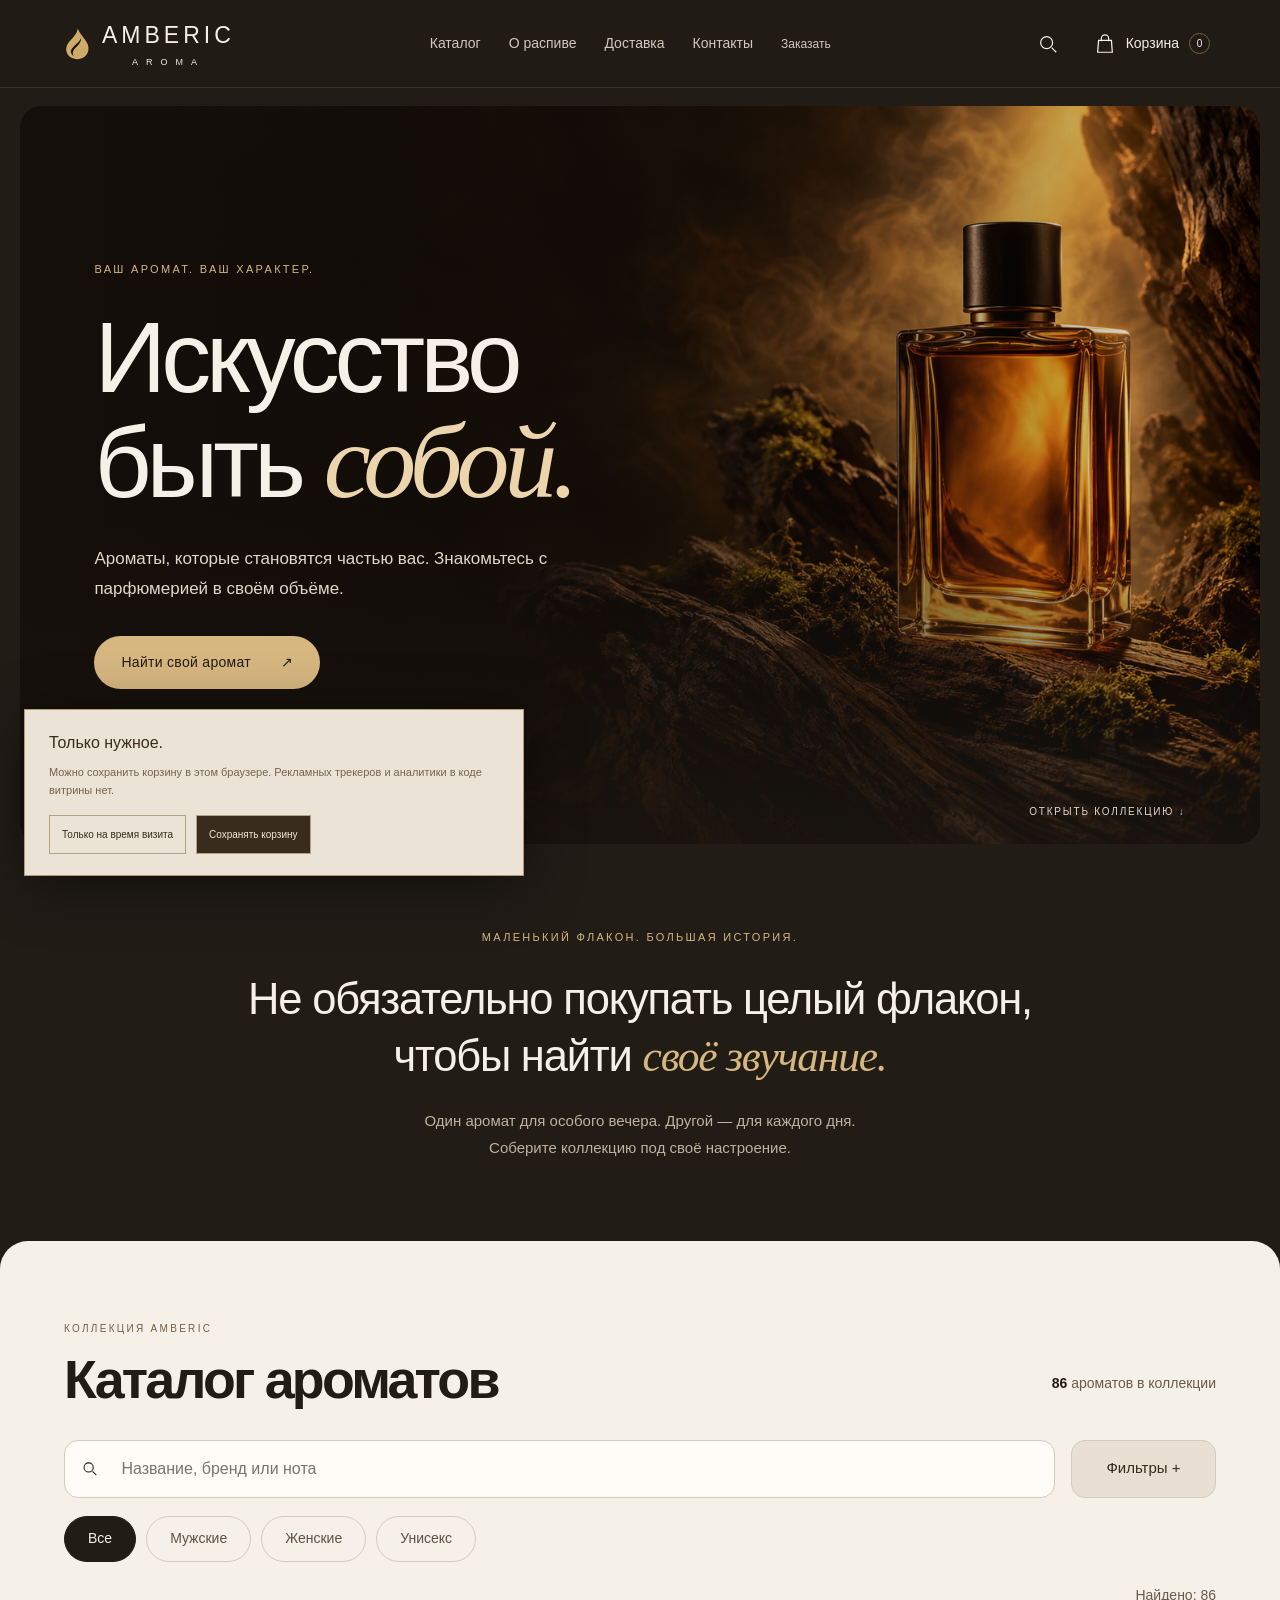
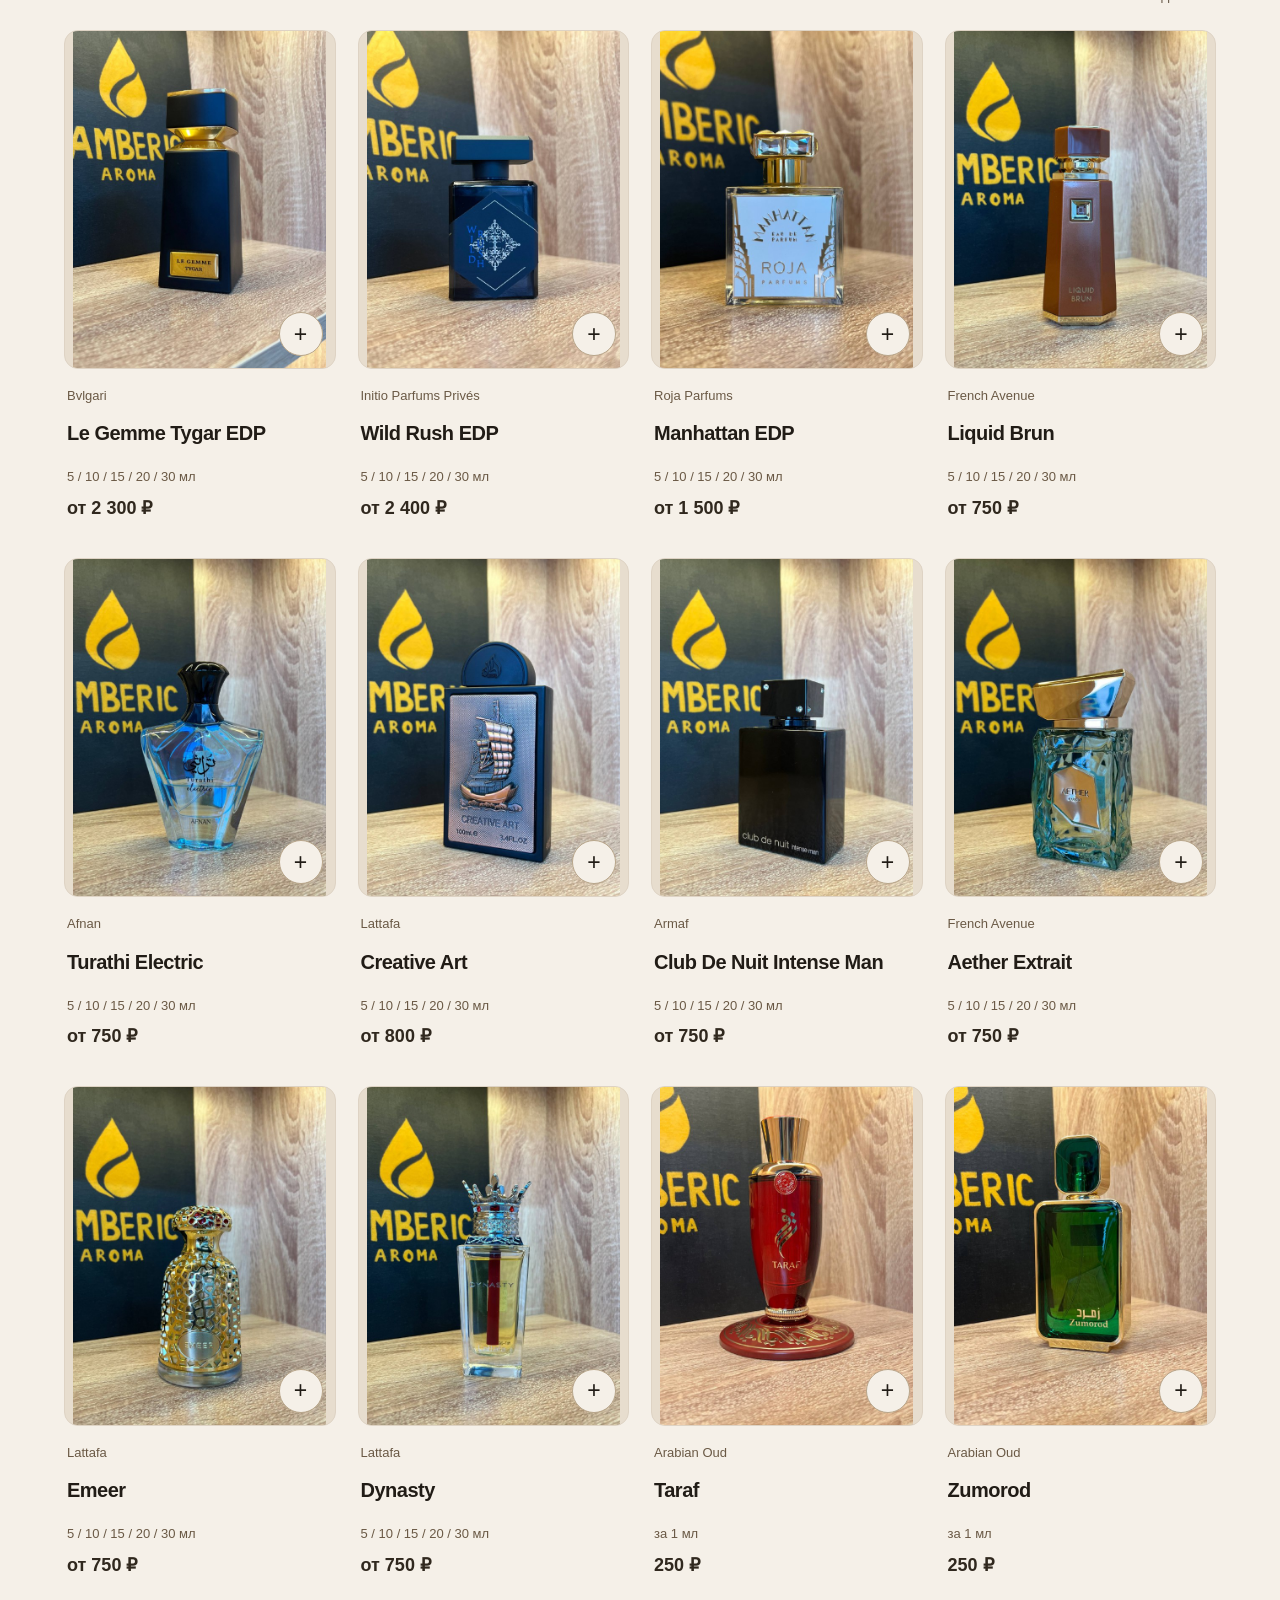
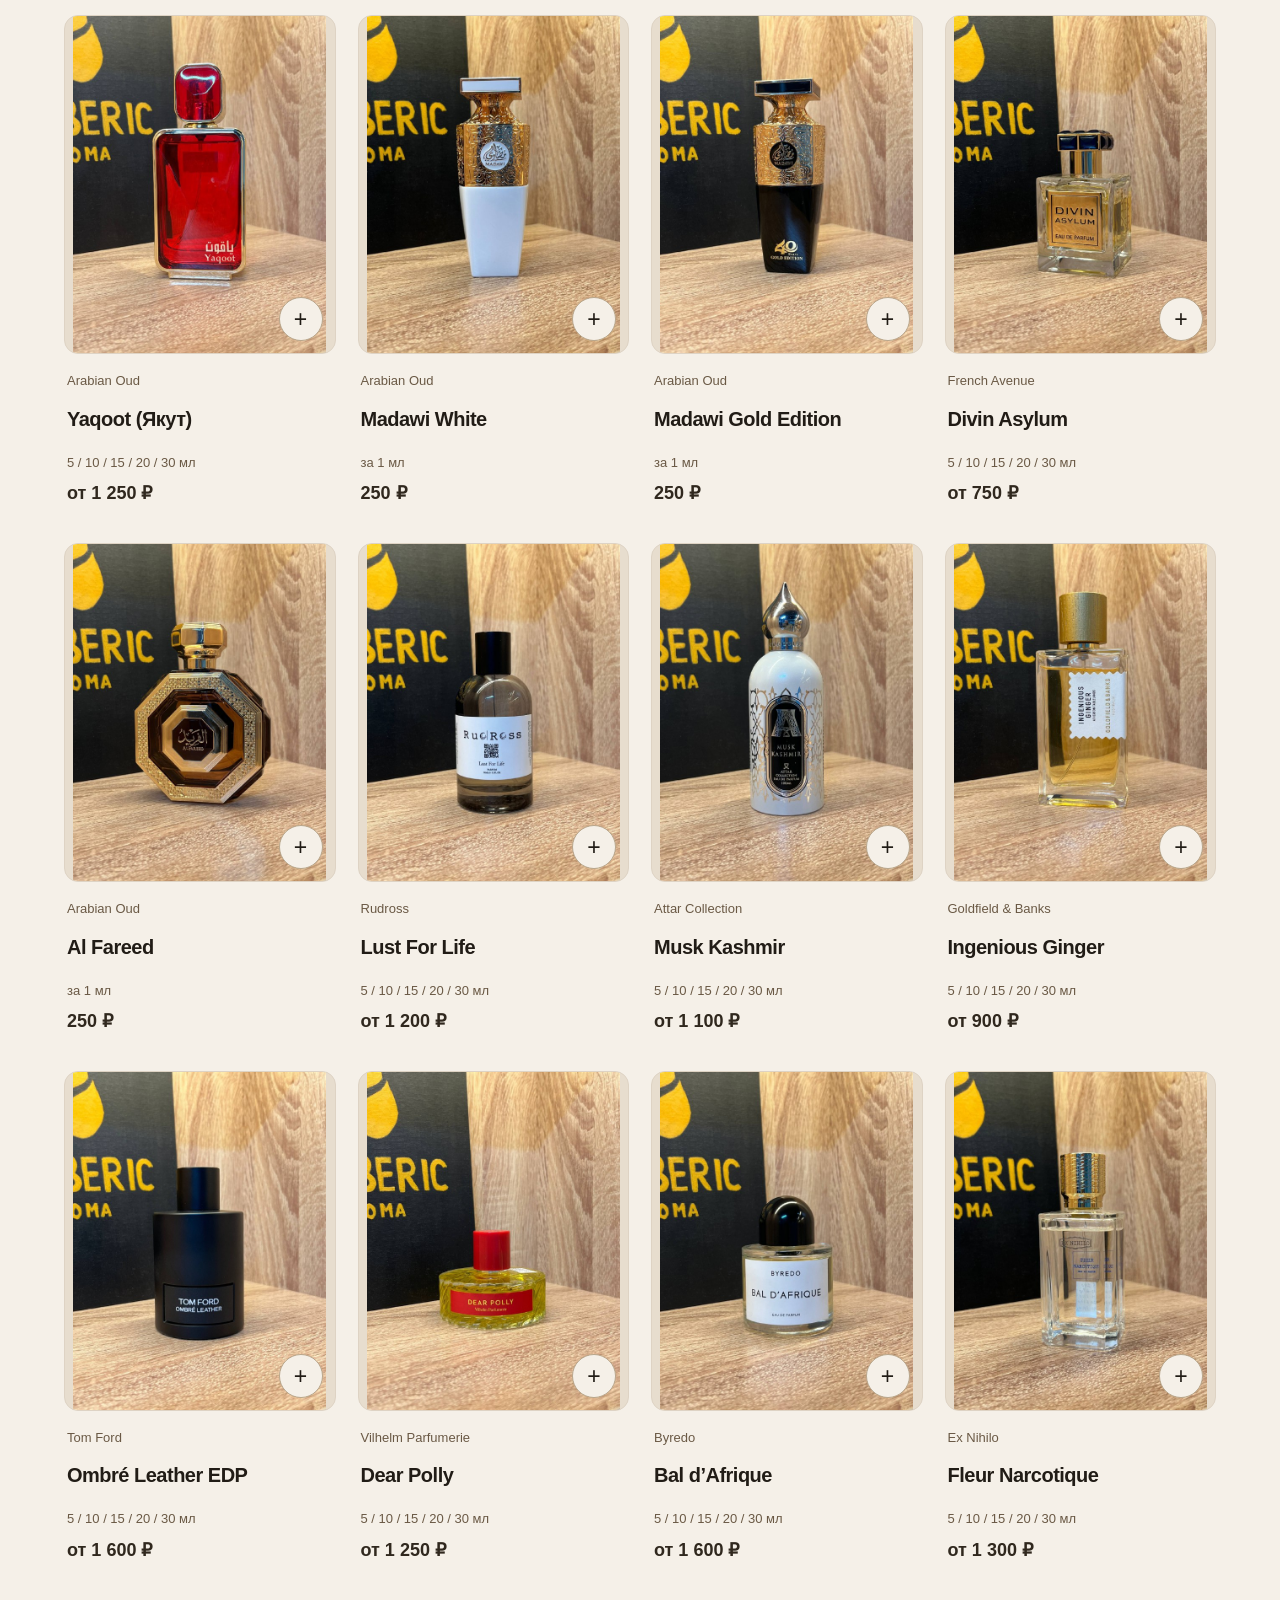
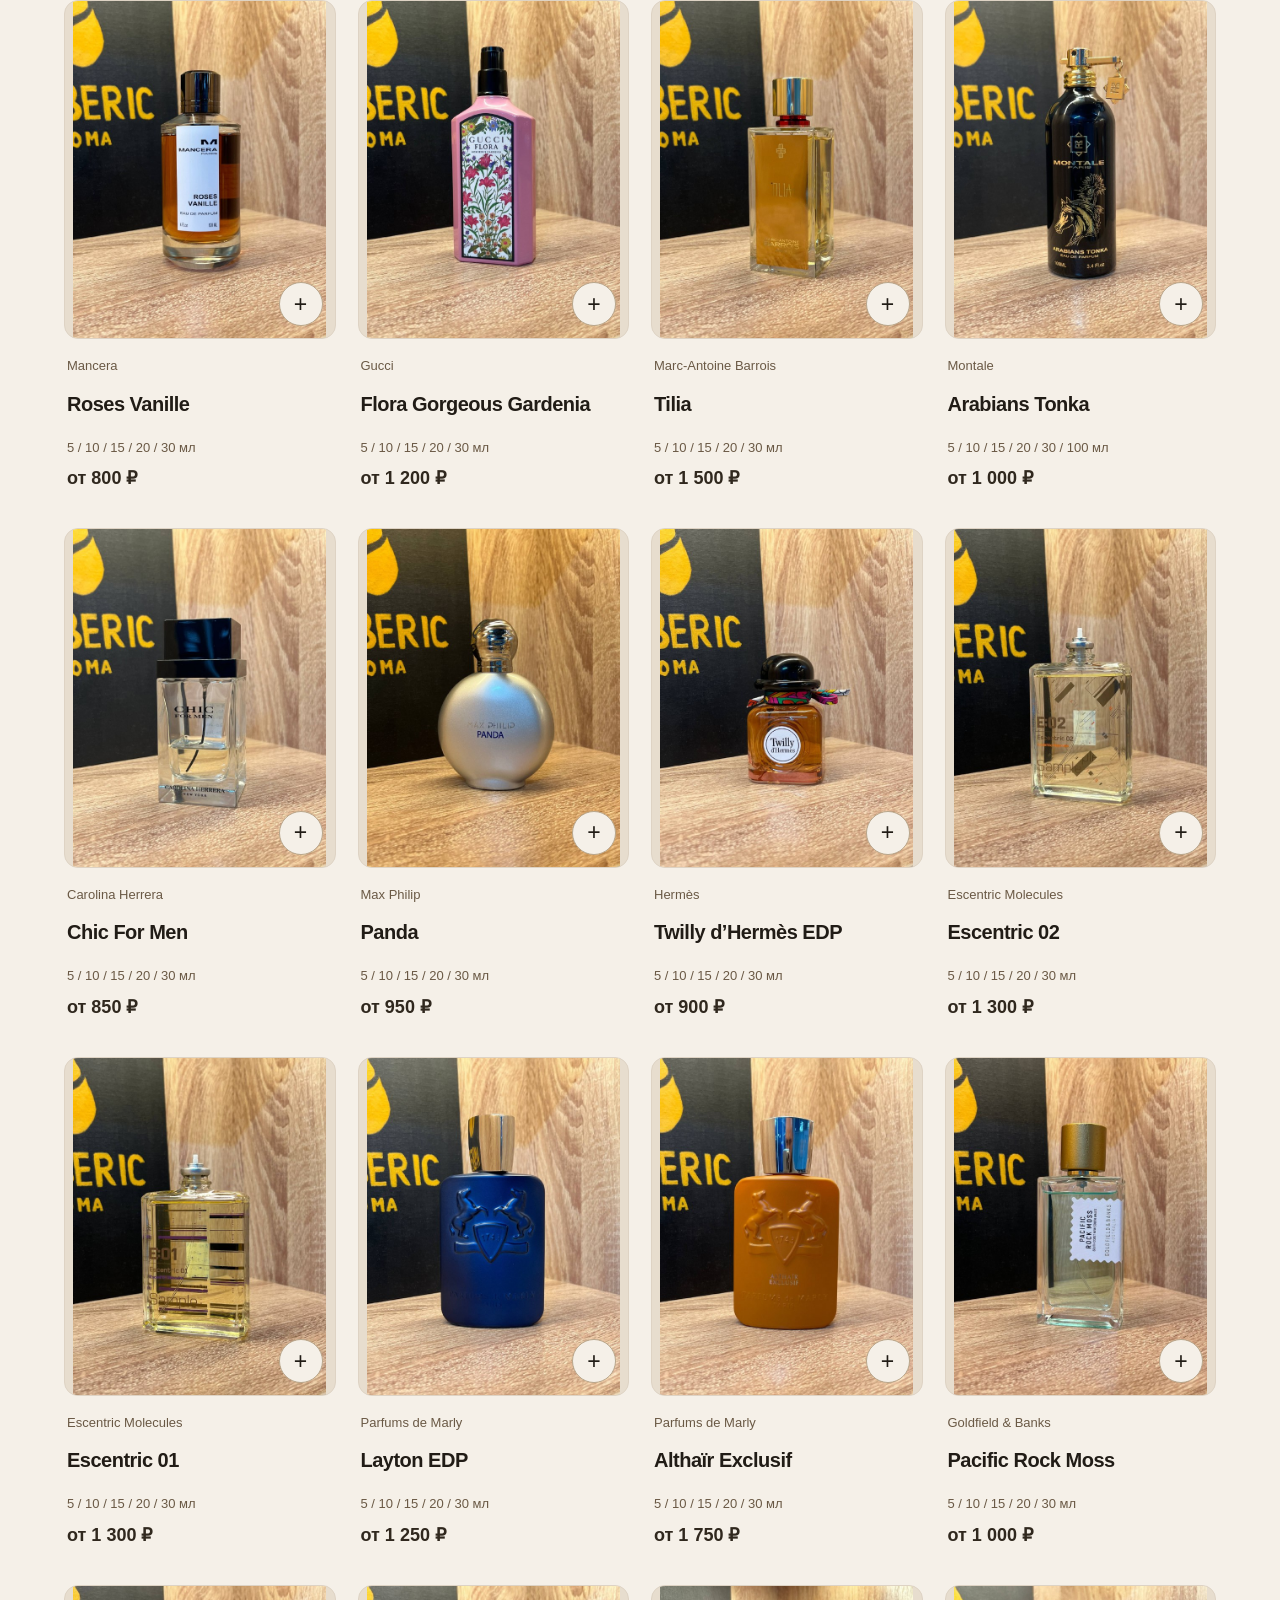
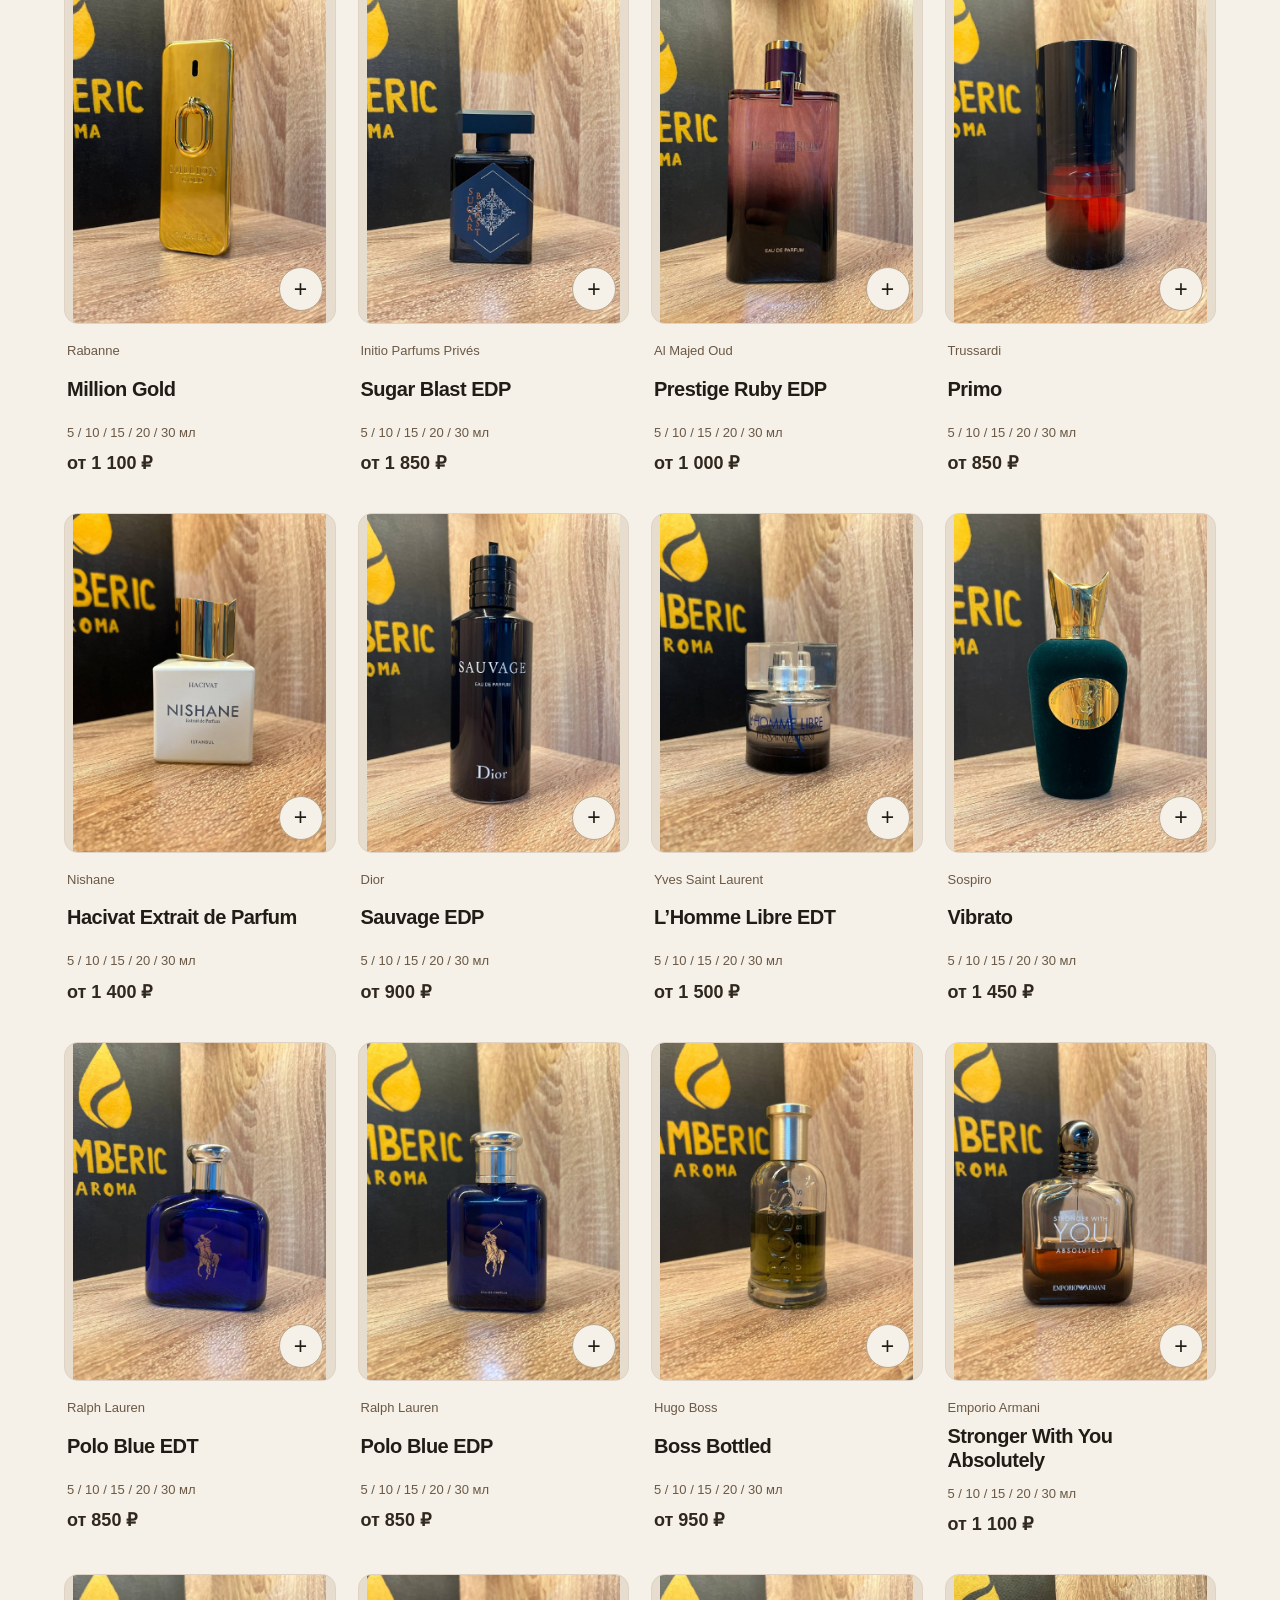
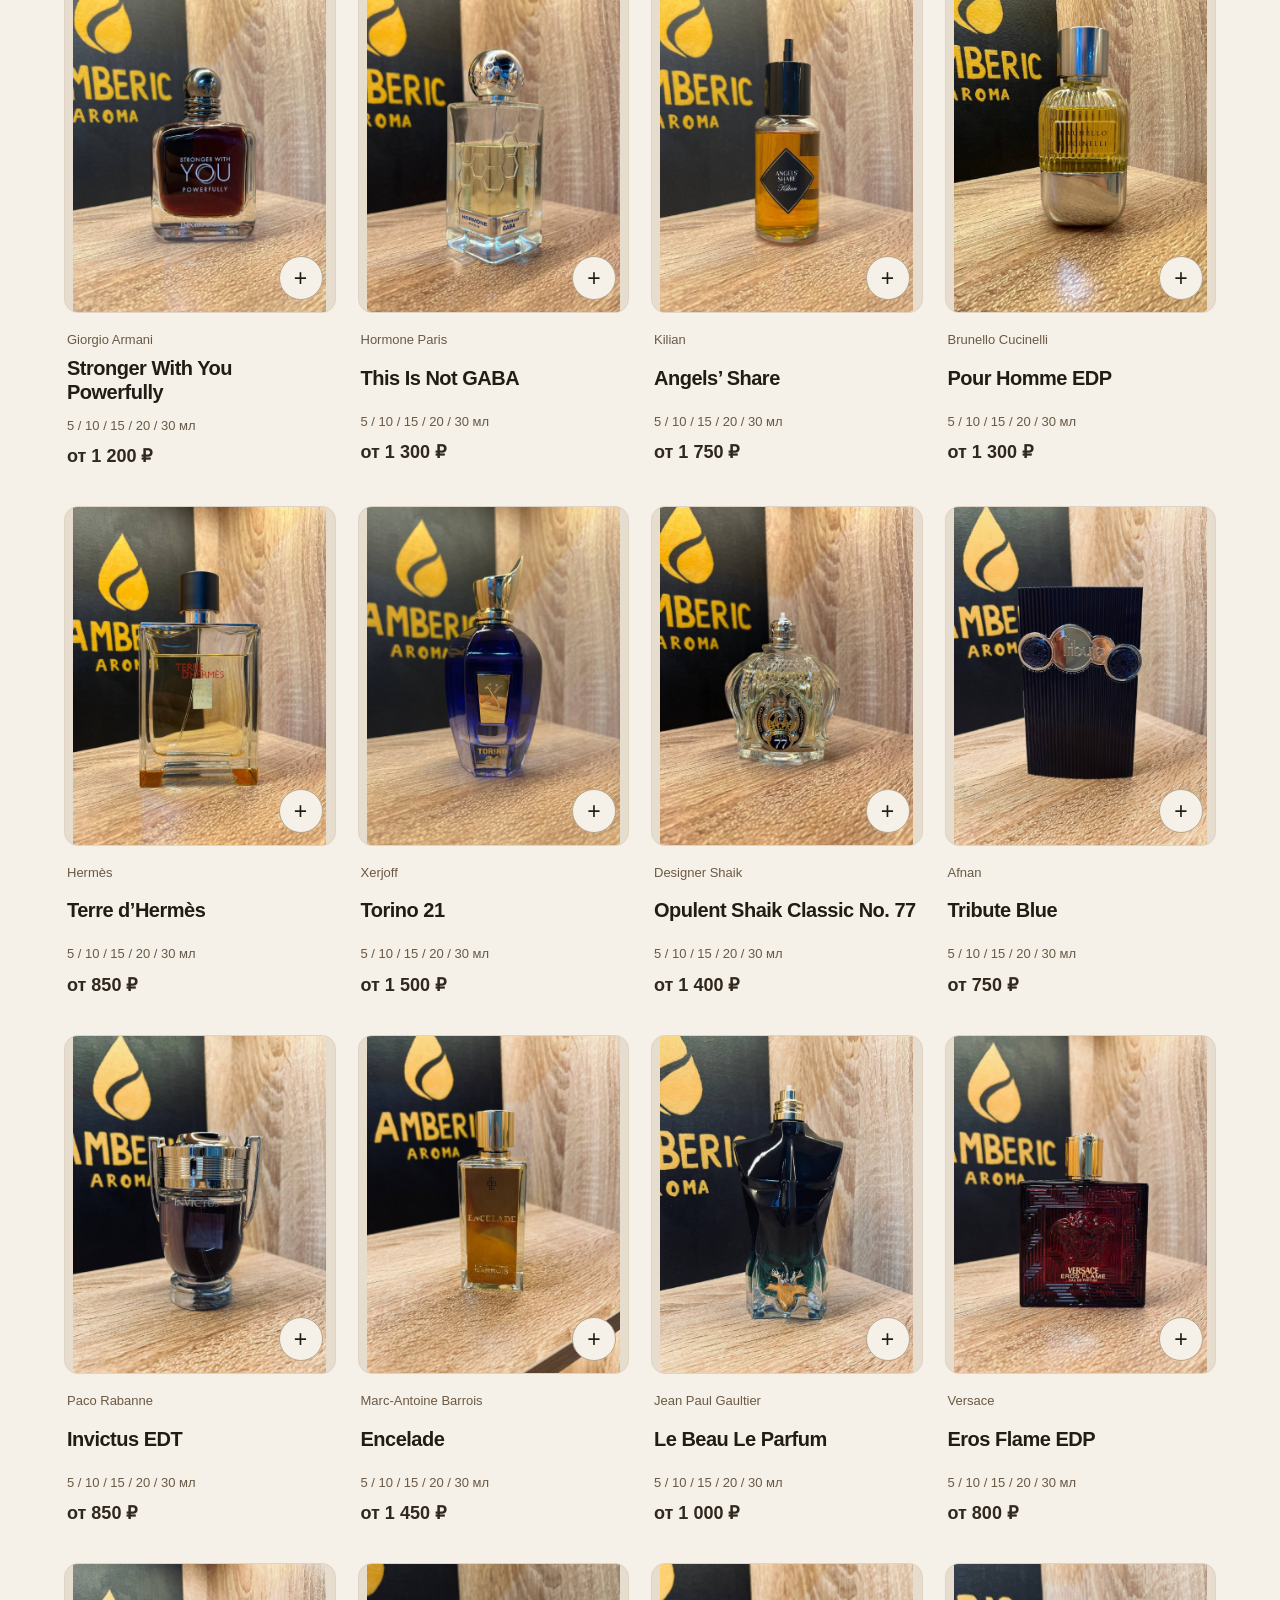
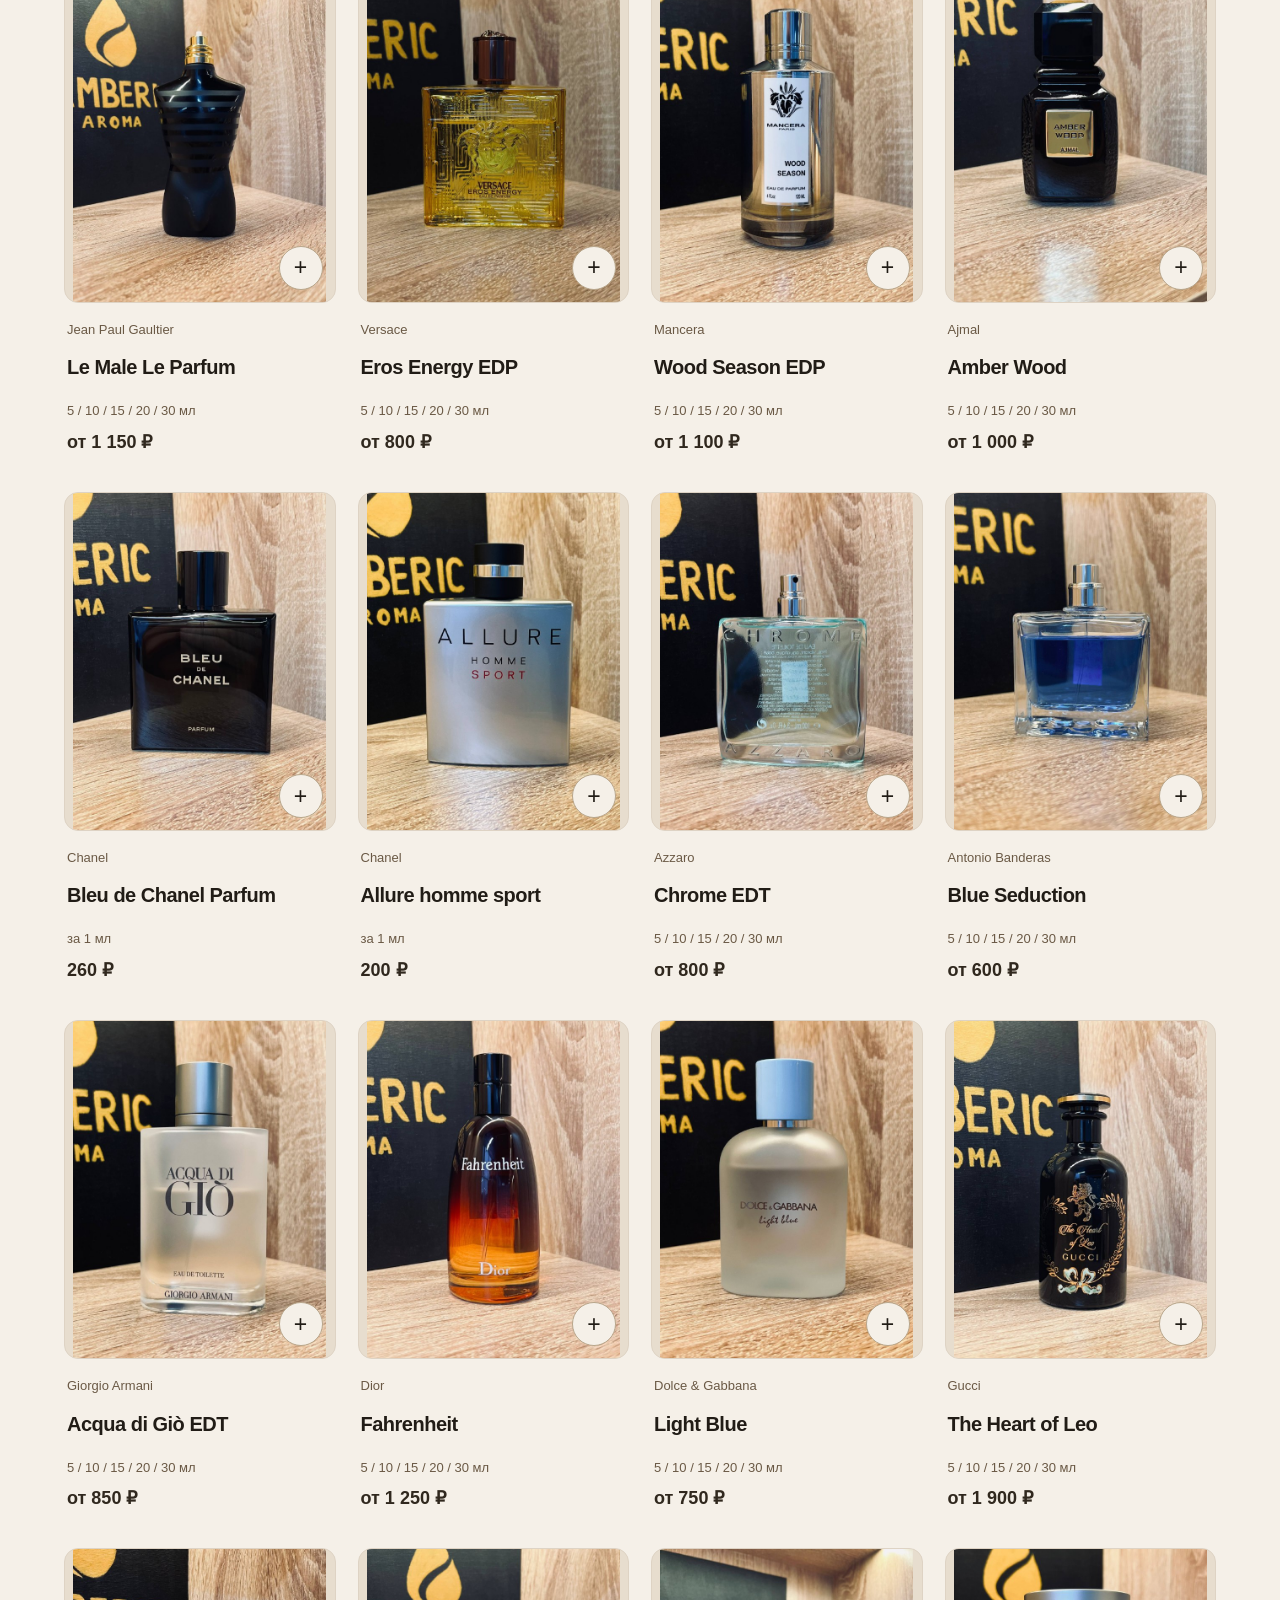
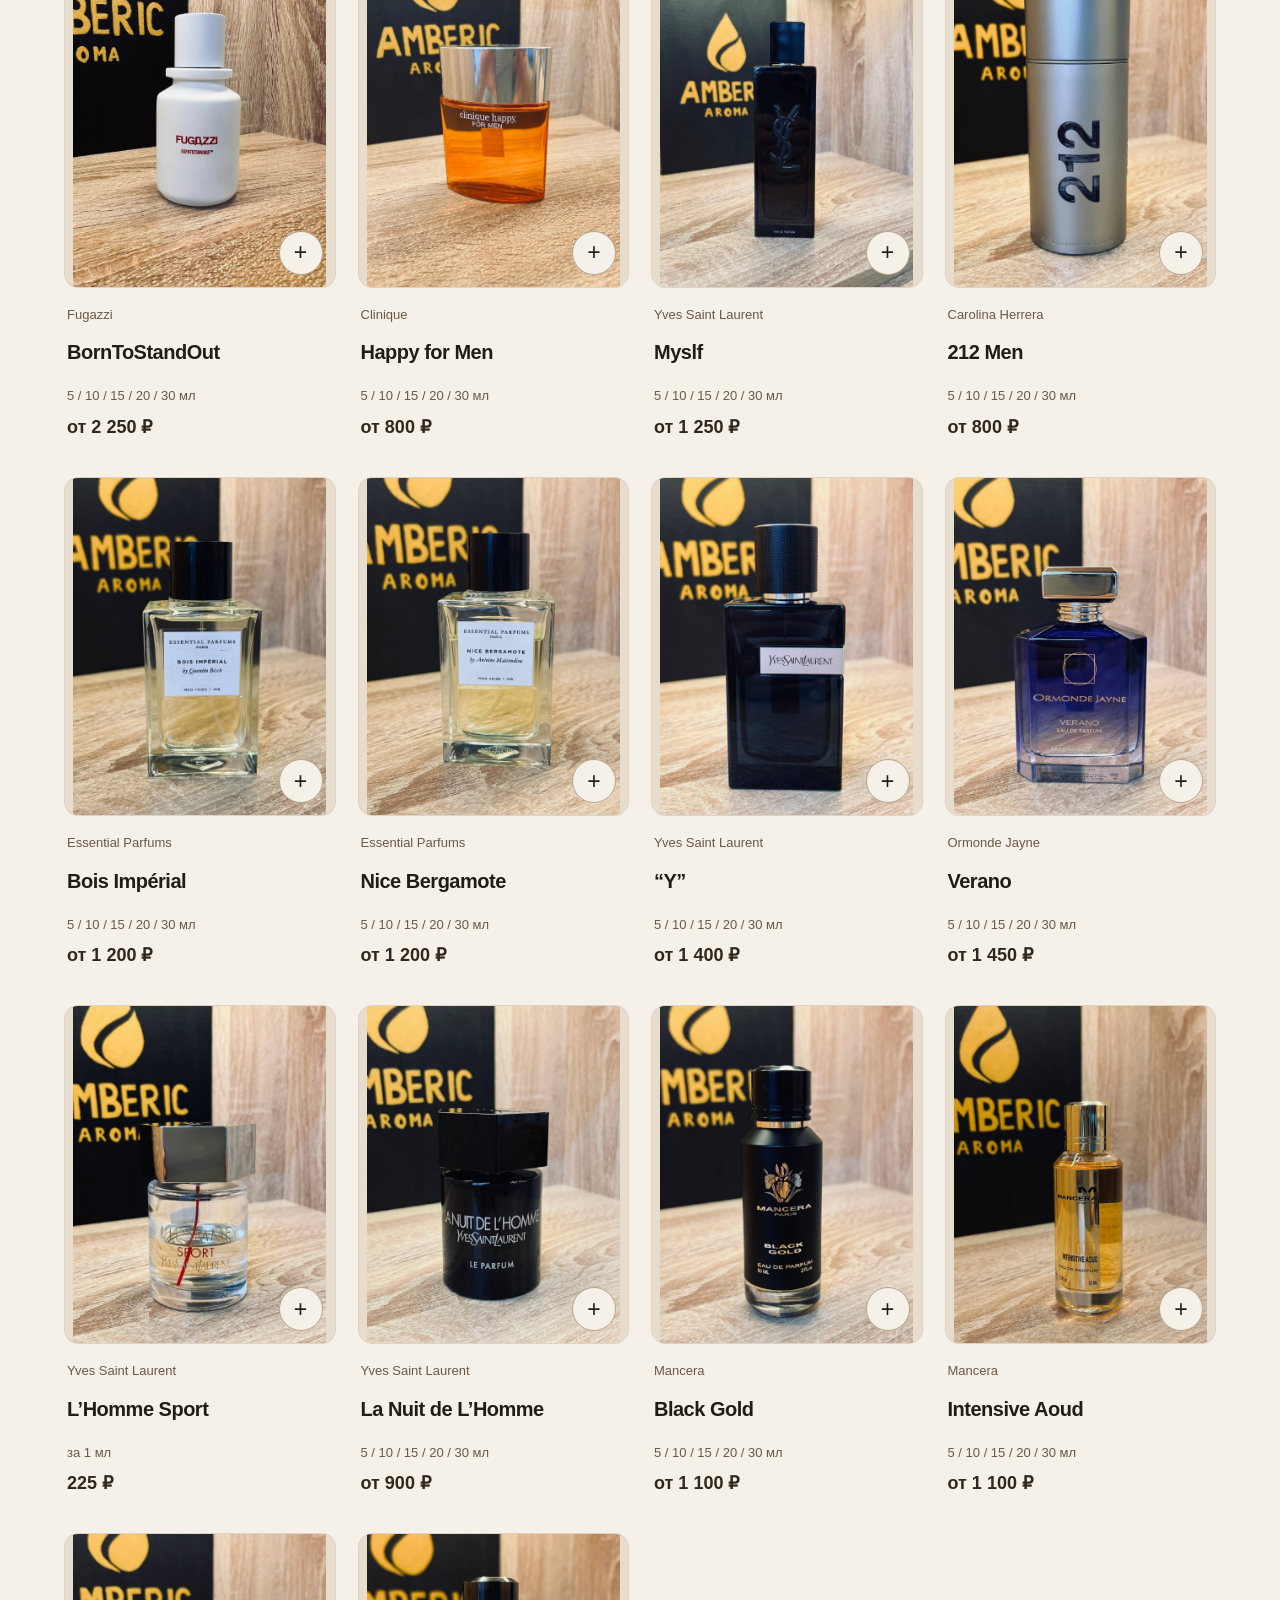
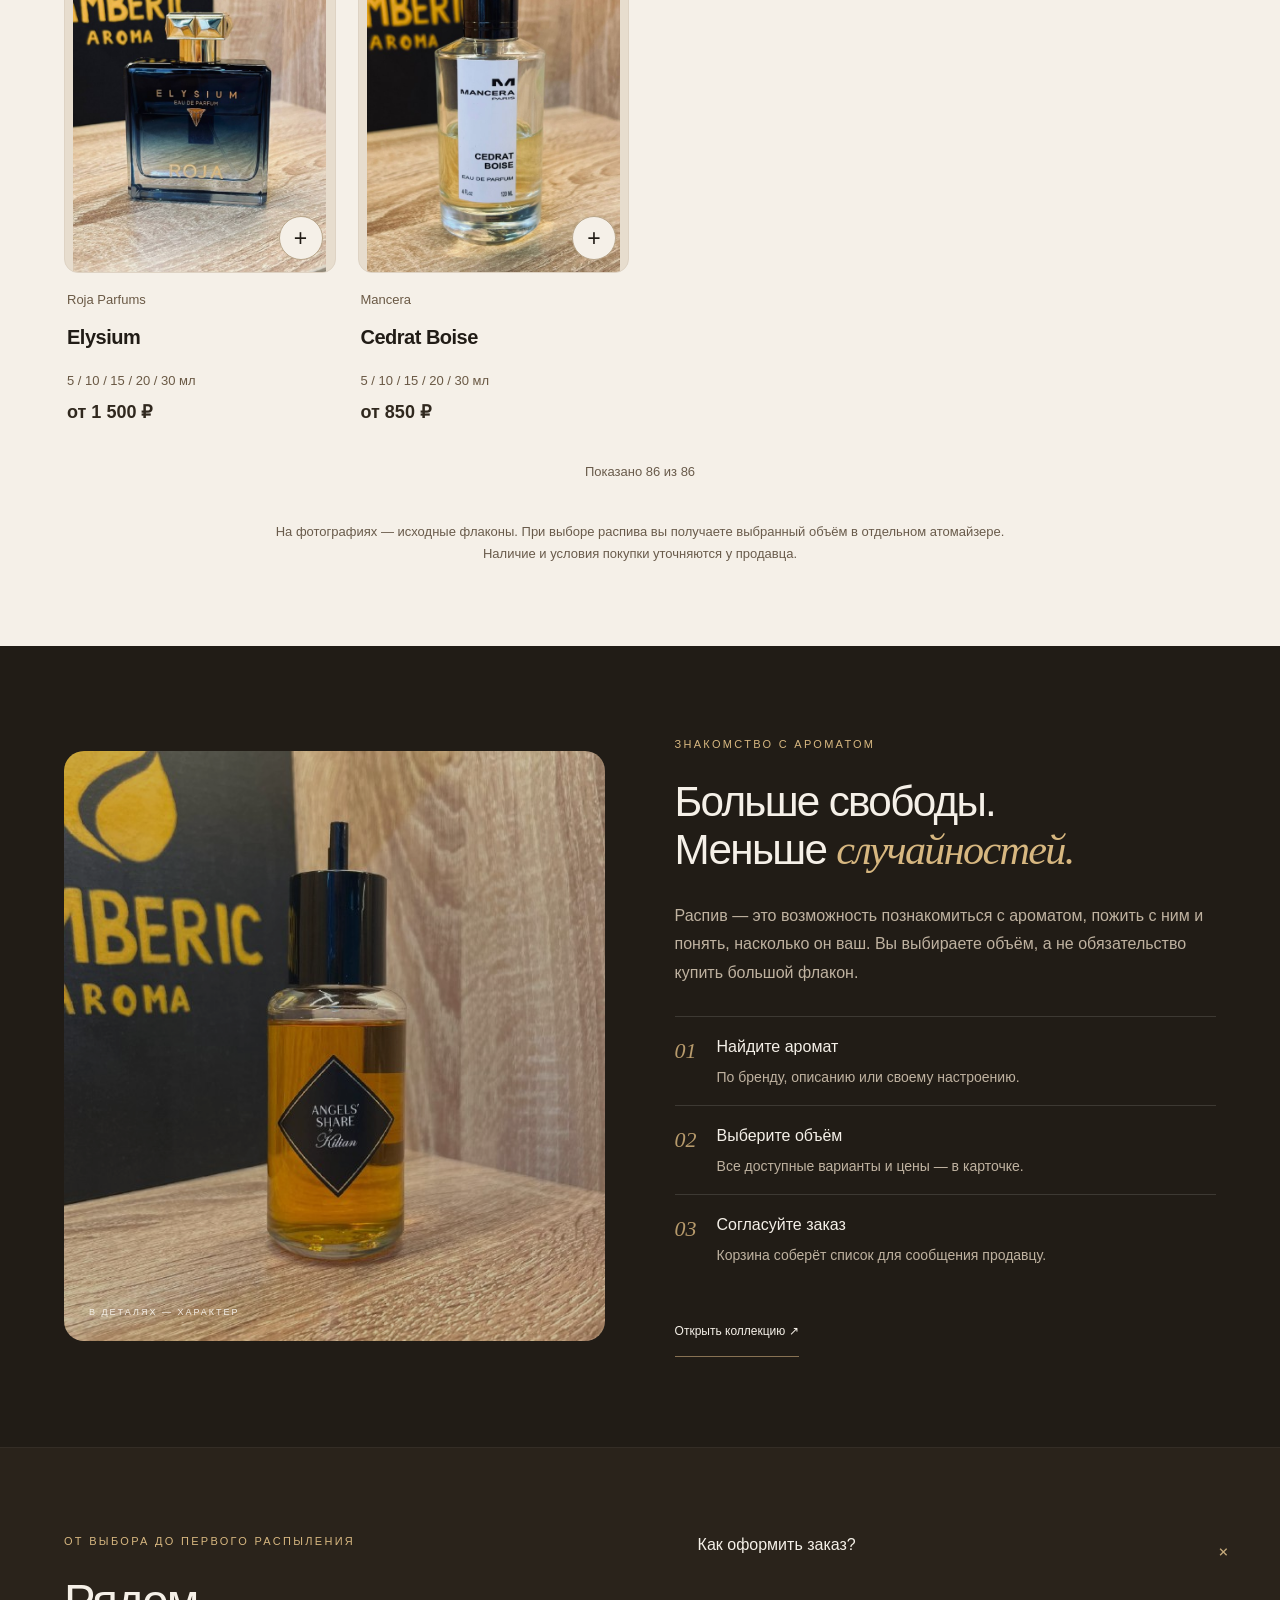
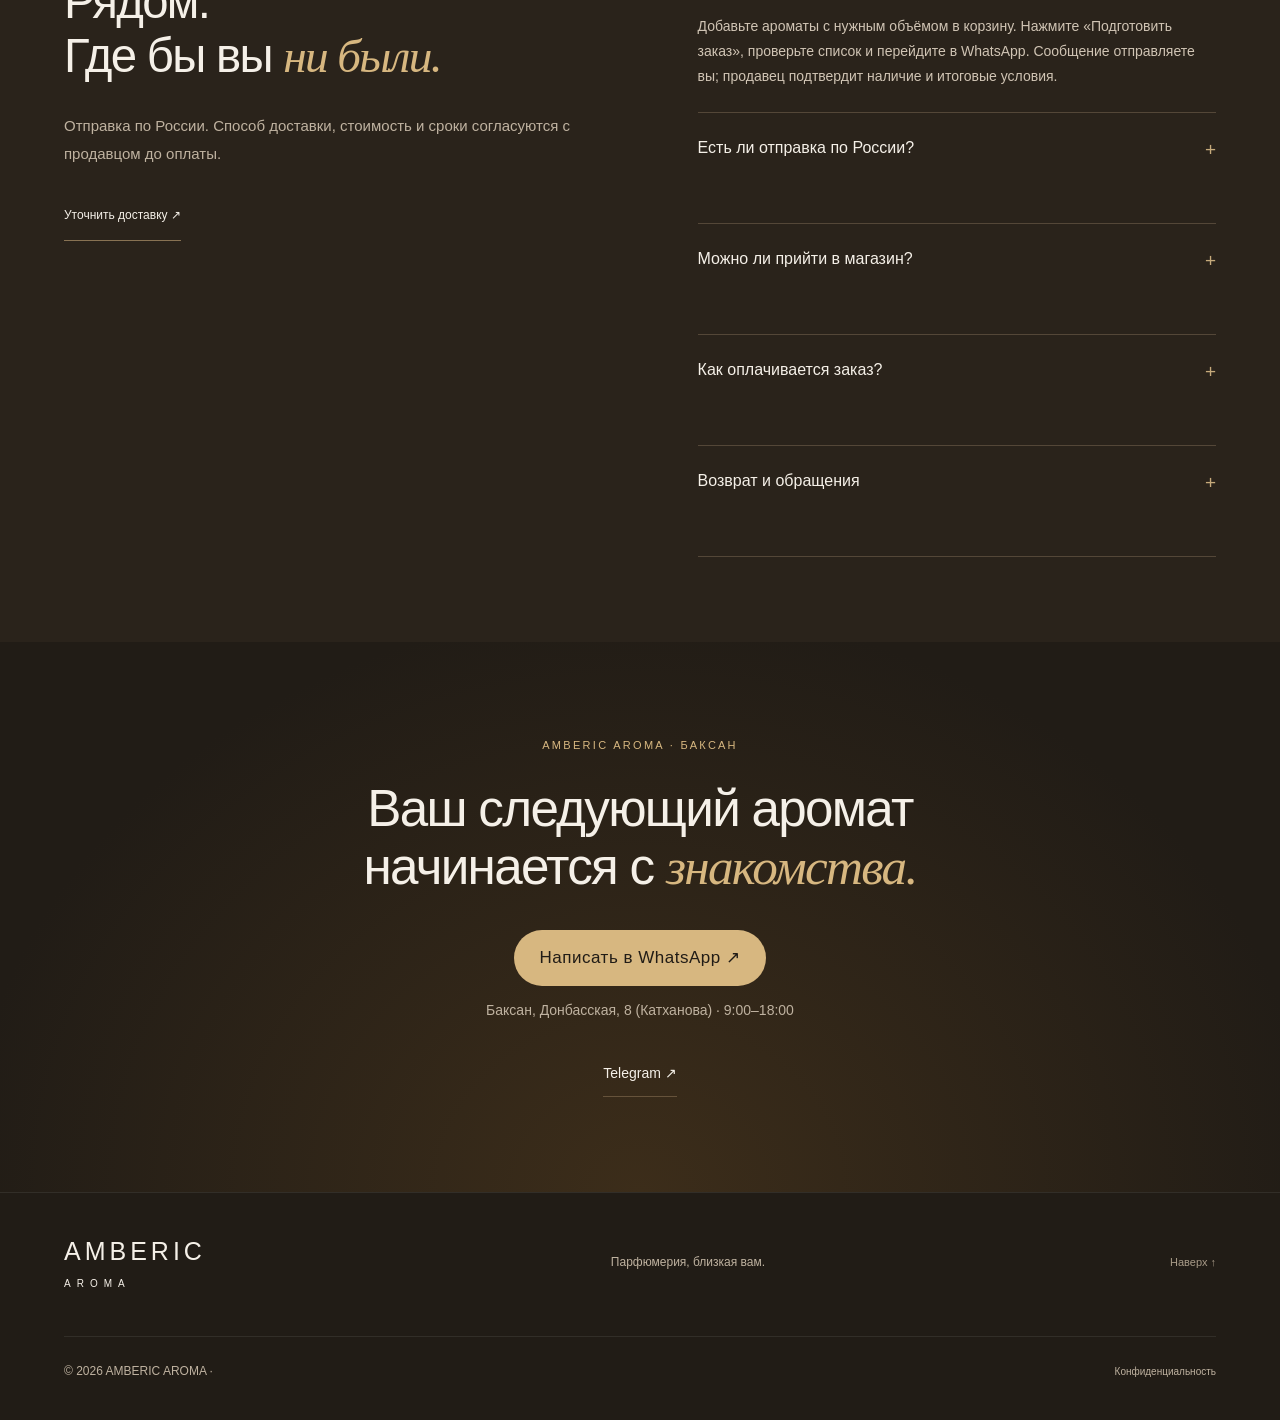
==== commit 3e2a032a: "Publish refined Amberic design with full fragrance catalog" ====
--- a/index.html
+++ b/index.html
@@ -1,5 +1,5 @@
 <!doctype html>
-<html lang="ru"><head><meta charset="UTF-8"><meta name="viewport" content="width=device-width,initial-scale=1"><meta name="theme-color" content="#171410"><meta name="description" content="AMBERIC AROMA — парфюмерия на распив в Баксане. Каталог ароматов, выбор объёма и заказ через WhatsApp. Отправка по России."><meta name="robots" content="noindex,nofollow"><title>AMBERIC AROMA — Искусство быть собой</title><link rel="icon" href="favicon.svg" type="image/svg+xml"><link rel="stylesheet" href="style.css?v=20261104wa"></head>
+<html lang="ru"><head><meta charset="UTF-8"><meta name="viewport" content="width=device-width,initial-scale=1"><meta name="theme-color" content="#171410"><meta name="description" content="AMBERIC AROMA — парфюмерия на распив в Баксане. Каталог ароматов, выбор объёма и заказ через WhatsApp. Отправка по России."><meta name="robots" content="noindex,nofollow"><title>AMBERIC AROMA — Искусство быть собой</title><link rel="icon" href="favicon.svg" type="image/svg+xml"><link rel="stylesheet" href="style.css?v=20261106refined"></head>
 <body><a class="skip" href="#catalog">Перейти к каталогу</a>
 
 <header><a class="logo" href="#" aria-label="AMBERIC AROMA — главная"><svg viewBox="0 0 32 40" aria-hidden="true"><path d="M17 1C15 13 1 17 3 29c2 12 24 14 27-1 2-11-9-16-13-27Z" fill="currentColor"/><path d="M21 12C22 23 7 25 12 35c-11-9 8-15 9-23" fill="#171410"/></svg><span>AMBERIC<small>AROMA</small></span></a><nav aria-label="Основная навигация"><a href="#catalog">Каталог</a><a href="#ritual">О распиве</a><a href="#delivery">Доставка</a><a href="#contacts">Контакты</a></nav><div class="header-actions"><button class="icon-button search-open" aria-label="Поиск ароматов"><svg viewBox="0 0 24 24"><circle cx="10.5" cy="10.5" r="6.5"/><path d="m16 16 5 5"/></svg></button><button class="cart-open" aria-label="Открыть корзину"><svg viewBox="0 0 24 24"><path d="M5 8h14l1 13H4L5 8Z"/><path d="M8 9V6a4 4 0 0 1 8 0v3"/></svg><span class="cart-label">Корзина</span><span id="cart-count">0</span></button></div></header>
@@ -17,4 +17,4 @@
 <dialog id="order-dialog" aria-labelledby="order-title"><button class="close" data-close aria-label="Закрыть оформление">×</button><div class="order-body"><p class="eyebrow">ЕЩЁ ОДИН ШАГ</p><h2 id="order-title">Ваш <em>выбор.</em></h2><p>Проверьте список и отправьте его продавцу в WhatsApp. Наличие, доставку и оплату он подтвердит в переписке.</p><label for="order-text">Текст сообщения</label><textarea id="order-text" readonly rows="8"></textarea><p class="small">Здесь не нужно вводить имя, телефон или адрес. Переход откроет WhatsApp с текстом корзины; отправка происходит только по вашему действию.</p><a id="whatsapp-order" class="button cream" target="_blank" rel="noopener noreferrer">Перейти в WhatsApp ↗</a><p class="small whatsapp-privacy">Заказ обсуждается с продавцом в WhatsApp. Список товаров передаётся сервису при переходе, а сведения из отправленного сообщения используются продавцом для ответа и согласования заказа. <button data-legal="privacy">Конфиденциальность</button></p><button id="copy-order" class="button outline">Скопировать список</button><p id="copy-state" role="status"></p></div></dialog>
 <dialog id="legal-dialog" aria-labelledby="legal-title"><button class="close" data-close aria-label="Закрыть документ">×</button><article id="legal-content"></article></dialog>
 <aside id="storage-notice" class="storage-notice" aria-label="Хранение корзины" hidden><div><strong>Только нужное.</strong><p>Можно сохранить корзину в этом браузере. Рекламных трекеров и аналитики в коде витрины нет. </p></div><div><button id="storage-session">Только на время визита</button><button id="storage-save">Сохранять корзину</button></div></aside><div id="toast" role="status" aria-live="polite"></div>
-<script defer src="catalog.js?v=20261104wa"></script><script defer src="app.js?v=20261104wa"></script></body></html>
+<script defer src="catalog.js?v=20261106refined"></script><script defer src="app.js?v=20261106refined"></script></body></html>
--- a/style.css
+++ b/style.css
@@ -11,3 +11,20 @@
 #catalog{font-family:Arial,Helvetica,sans-serif;background:#e9e0d1;color:#352a1c;padding:70px 6% 65px}#catalog .section-heading{align-items:end;margin-bottom:34px}#catalog .section-heading h2{font-family:Arial,Helvetica,sans-serif;font-weight:700;font-size:clamp(36px,4.4vw,64px);letter-spacing:-2.5px;line-height:1.08}#catalog .section-heading .eyebrow{display:none}#catalog .collection-total{font-size:13px}#catalog .catalog-controls{display:grid;grid-template-columns:1fr 145px;border:0;gap:14px;align-items:stretch}#catalog .search-box{grid-column:1;grid-row:1;display:flex;border:1px solid #cfc3b0;background:#f6f1e8;border-radius:8px;margin:0;padding:0 16px}#catalog .search-box input{width:100%;padding:17px 10px;font-family:inherit;font-size:15px}#catalog-filters{grid-column:2;grid-row:1;background:#ddd1bd;border:1px solid #cfc3b0;border-radius:8px;font-size:14px;color:#352a1c}#catalog .tabs{grid-column:1/-1;grid-row:2;justify-content:flex-start;gap:10px;margin:0 0 5px;padding:0;border:0;flex-wrap:wrap}#catalog .tabs button{font-family:inherit;font-size:14px;padding:12px 21px;border:1px solid #cfc3b0;border-radius:28px;letter-spacing:0;color:#514331;line-height:1.2}#catalog .tabs button.active{background:#352a1c;color:#f7efdf;border-color:#352a1c}#catalog .tabs button:after{display:none}#catalog .filter-row{padding:17px 0 23px;border:0;font-size:13px}#catalog .filter-row select{font-family:inherit;font-size:13px}#catalog .product-grid{grid-template-columns:repeat(4,minmax(0,1fr));gap:30px 22px}#catalog .product-image{aspect-ratio:4/5;background:#e0d5c4;border-radius:10px;overflow:hidden}#catalog .product-image img{width:100%;height:100%;object-fit:contain;transition:transform .3s}#catalog .product-card:hover img{transform:scale(1.035)}#catalog .product-badge{display:none}#catalog .product-info{padding-top:14px}#catalog .brand-name{font-family:inherit;text-transform:none;font-size:13px;letter-spacing:0;margin:0 0 7px;color:#80715c;min-height:0}#catalog .product-name{font-family:inherit;font-size:19px;font-weight:700;line-height:1.22;min-height:0;letter-spacing:-.4px;margin:0 0 10px}#catalog .product-meta{display:flex;flex-direction:column;gap:9px;align-items:flex-start}#catalog .product-volume{order:-1;font-size:12px;line-height:1.6;color:#80715c}#catalog .product-price{font-size:17px;font-weight:700}#catalog .product-plus{background:#f5eddf;color:#352a1c;border-radius:50%;border:1px solid #cfc3b0;width:34px;height:34px}#catalog .advanced-filters{background:#e0d5c4;border-radius:10px;padding:20px;display:grid;grid-template-columns:repeat(3,1fr);gap:16px;margin:0 0 26px}#catalog .advanced-filters[hidden]{display:none}#catalog .advanced-filters label{display:grid;gap:9px;font-size:13px}#catalog .advanced-filters select{background:#f6f1e8;border:1px solid #cfc3b0;border-radius:6px;padding:13px;width:100%;font:14px Arial;color:#352a1c}#catalog .load-more button{border-radius:7px;font-family:inherit}#catalog button:focus-visible,#catalog select:focus-visible{outline:2px solid #80643f;outline-offset:4px}@media(min-width:1500px){#catalog .product-grid{grid-template-columns:repeat(5,minmax(0,1fr))}}@media(max-width:1000px){#catalog .product-grid{grid-template-columns:repeat(3,minmax(0,1fr))}}@media(max-width:650px){#catalog{padding:45px 5%}#catalog .product-grid{grid-template-columns:repeat(2,minmax(0,1fr));gap:25px 14px}#catalog .catalog-controls{grid-template-columns:1fr 105px;gap:10px}#catalog .tabs{gap:7px}#catalog .tabs button{font-size:12px;padding:10px 14px}#catalog .search-box{padding:0 8px}#catalog .search-box input{font-size:12px;padding:14px 5px}#catalog .product-name{font-size:16px}#catalog .brand-name{font-size:12px}#catalog .advanced-filters{grid-template-columns:1fr}#catalog .section-heading h2{font-size:38px}#catalog .collection-total{margin-top:15px}#catalog .product-price{font-size:15px}}
 
 #catalog .advanced-filters{grid-template-columns:repeat(4,minmax(0,1fr))}#catalog .filter-row>div:empty{display:none}#catalog .filter-row{justify-content:flex-end;padding:10px 0 16px}.whatsapp-privacy button{padding:0;text-decoration:underline;font:inherit}header{top:0}@media(max-width:850px){#catalog .advanced-filters{grid-template-columns:repeat(2,minmax(0,1fr))}}@media(max-width:500px){#catalog .advanced-filters{grid-template-columns:1fr}}
+
+/* Amberic: warm editorial design, informed by UI UX Pro Max. */
+:root{--ink:#211c16;--paper:#f5f0e8;--surface:#e9e0d3;--gold:#d7b780;--muted:#bfb2a0;--line:#d5cabb;--radius:14px}
+body{background:var(--ink);color:var(--paper);font-family:Arial,Helvetica,sans-serif;font-size:16px;line-height:1.5}
+html{scroll-padding-top:100px}a,button{transition:background-color .2s,color .2s,border-color .2s}button:active,.button:active{opacity:.8}.button:hover{transform:none}
+header{height:88px;background:#211c16f5;padding:0 5%;border-bottom:1px solid #ffffff18}nav{font-size:14px;gap:28px}nav a{padding:12px 0}.header-actions{gap:18px}.icon-button,.cart-open{min-height:44px;min-width:44px;align-items:center;justify-content:center}.cart-open{font-size:14px}.logo>span{font-size:23px;letter-spacing:4px}
+.hero{min-height:620px;max-height:820px;height:82svh;margin:18px 20px 0;border-radius:22px;overflow:hidden}.hero:before{background:linear-gradient(90deg,#17110bb3,transparent 90%),linear-gradient(0deg,#211c16a6,transparent 45%)}.hero-inner{padding:64px 6%;max-width:820px}h1{font-size:clamp(58px,7.8vw,112px);letter-spacing:-5px;line-height:1.02}.hero-copy{font-size:17px;color:#e1d7c8;line-height:1.75}.eyebrow{font-size:11px;color:var(--gold);letter-spacing:2.3px}.button{min-height:52px;border-radius:100px;font-size:14px;padding:15px 26px;gap:30px}.cream{background:var(--gold);color:var(--ink)}.cream:hover{background:#e9cca0}.hero-bottom{left:6%;right:6%;font-size:10px;color:#e1d7c8}.intro{padding:80px 20px;border-bottom:0}.intro p{font-size:clamp(27px,3.4vw,46px);line-height:1.3}.intro-note{font-size:15px;color:var(--muted)}em{color:var(--gold)}
+#catalog{background:var(--paper);color:var(--ink);padding:80px max(5%,calc((100vw - 1360px)/2));border-radius:28px 28px 0 0;font-family:Arial,Helvetica,sans-serif}#catalog .section-heading{margin-bottom:32px;gap:24px}#catalog .section-heading .eyebrow{display:block;color:#756045;font-size:10px;margin-bottom:14px}#catalog .section-heading h2{font-size:clamp(38px,4.2vw,62px);font-weight:600;letter-spacing:-2.8px;line-height:1.05}#catalog .collection-total{font-size:14px;color:#695b4b}#catalog .collection-total strong{font-weight:700;color:var(--ink)}
+#catalog .catalog-controls{grid-template-columns:1fr 145px;gap:16px}#catalog .search-box{border-radius:var(--radius);border-color:var(--line);background:#fffcf8;min-height:58px}#catalog .search-box input{font-size:16px;padding:16px 10px;min-width:0}#catalog-filters{border-radius:var(--radius);background:var(--surface);border-color:var(--line);font-size:15px}#catalog-filters:hover,#catalog-filters[aria-expanded=true]{background:var(--ink);color:var(--paper)}#catalog .tabs{gap:10px;margin-top:2px}#catalog .tabs button{min-height:46px;padding:12px 23px;background:transparent;color:#5e5142;border-color:var(--line);font-size:14px}#catalog .tabs button.active{background:var(--ink);color:var(--paper);border-color:var(--ink)}#catalog .tabs button:hover:not(.active){background:var(--surface)}#catalog .advanced-filters{background:var(--surface);border-radius:var(--radius);padding:22px;gap:18px}#catalog .advanced-filters select{min-height:48px;background:#fffcf8;color:var(--ink);border-radius:8px}#catalog .filter-row{padding:18px 0 24px;color:#695b4b;font-size:14px}
+#catalog .product-grid{grid-template-columns:repeat(4,minmax(0,1fr));gap:36px 22px}#catalog .product-image{border-radius:var(--radius);aspect-ratio:4/5;background:#e7ddce;border:1px solid #ded3c4}#catalog .product-image img{object-fit:contain;transition:transform .3s}#catalog .product-info{padding:17px 3px 0}#catalog .brand-name{font-size:13px;color:#6a5945;margin-bottom:6px}#catalog .product-name{font-size:20px;letter-spacing:-.5px;line-height:1.2;font-weight:600;margin-bottom:12px;display:block;text-align:left;padding:0;min-height:44px}#catalog .product-meta{gap:8px}#catalog .product-volume{font-size:13px;color:#6a5945;line-height:1.5}#catalog .product-price{font-size:18px;font-weight:600}#catalog .product-plus{width:44px;height:44px;right:12px;bottom:12px;background:var(--paper);border:1px solid #b8a68b;font-size:23px;color:var(--ink)}#catalog .product-card:hover .product-plus{background:var(--ink);color:var(--paper)}#catalog .catalog-note{font-size:13px;line-height:1.7;color:#695b4b;max-width:760px;margin:40px auto 0}#catalog .load-more{margin-top:36px}#catalog .load-more p{font-size:13px;color:#695b4b}
+.ritual{gap:6%;padding:90px 5%;align-items:center}.ritual-photo{border-radius:20px;overflow:hidden}.ritual-copy>p:not(.eyebrow){font-size:16px;line-height:1.8;color:var(--muted)}.steps strong{font-size:16px;color:var(--paper)}.steps p{font-size:14px;color:var(--muted)}.steps>div{border-color:#ffffff20}.delivery{padding:85px 5%;background:#2a231b}.delivery>div>p:not(.eyebrow){font-size:15px;color:var(--muted)}.faq summary{min-height:64px;font-size:16px}.faq details p{font-size:14px;line-height:1.8;color:#d0c4b4}.contacts{padding:95px 20px;background:radial-gradient(ellipse at bottom,#3c2d1a,var(--ink) 75%)}.contacts h2{font-size:clamp(32px,4vw,54px)}.phone{display:inline-flex;align-items:center;justify-content:center;min-height:56px;padding:12px 26px;border-radius:100px;background:var(--gold);color:var(--ink);font-size:17px;margin-top:34px}.phone:hover{background:#e9cca0}#contact-address{font-size:14px;color:var(--muted)}.contact-links a{font-size:14px;padding:12px 0}footer{padding:40px 5%}.footer-top p,.footer-bottom{font-size:12px;color:var(--muted)}
+dialog{background:var(--paper);color:var(--ink);border:0;border-radius:22px;box-shadow:0 24px 90px #0006}dialog::backdrop{background:#100d09b8;backdrop-filter:blur(4px)}.close{width:44px;height:44px;min-height:44px;border-radius:50%;background:#e9e0d3;color:var(--ink);font-size:28px;z-index:5}.detail-grid{gap:36px}.detail-gallery{background:var(--surface);border-radius:14px;overflow:hidden}.detail-copy h2{font-family:Arial,Helvetica,sans-serif;font-size:clamp(32px,4vw,54px);font-weight:600;letter-spacing:-2px;overflow-wrap:anywhere}.detail-description{font-size:16px;line-height:1.75;color:#5e5142}.detail-copy .brand-name{color:#756045;font-size:12px}.volume{min-width:64px;min-height:46px;border-radius:8px;background:#fffaf4;border-color:var(--line);color:var(--ink)}.volume.selected{background:var(--ink);color:var(--paper)}.detail-price{font-family:Arial,Helvetica,sans-serif;font-size:30px;font-weight:600}.detail-add,#checkout{background:var(--ink);color:var(--paper);border-radius:100px;min-height:54px}.detail-note,.small,.cart-footnote{color:#695b4b;font-size:13px;line-height:1.65}.drawer{border-radius:22px 0 0 22px;background:var(--paper)}.drawer-head h2{font-family:Arial,Helvetica,sans-serif;font-weight:600;letter-spacing:-2px}.drawer-head .eyebrow{color:#756045}.cart-item{border-color:var(--line)}.cart-item img{border-radius:10px}.quantity{border-color:var(--line);border-radius:8px}.quantity button{min-width:44px;min-height:44px;color:var(--ink)}.cart-total{font-size:20px;font-weight:600}.order-body textarea{background:#fffcf8;color:var(--ink);border-radius:12px;border-color:var(--line);font-size:14px}.text-link{min-height:44px;display:inline-flex;align-items:center}a:focus-visible,button:focus-visible,input:focus-visible,select:focus-visible,summary:focus-visible{outline:3px solid #a77d3b;outline-offset:4px}
+.detail-grid{grid-template-columns:minmax(0,.9fr) minmax(0,1.1fr)}.detail-copy{min-width:0}.detail-copy .small,.detail-copy .detail-note{font-size:13px;line-height:1.7}.detail-gallery img{max-width:100%}
+@media(min-width:1500px){#catalog .product-grid{grid-template-columns:repeat(4,minmax(0,1fr))}}
+@media(max-width:1000px){nav{gap:16px;font-size:13px}#catalog .product-grid{grid-template-columns:repeat(3,minmax(0,1fr))}.hero{min-height:580px}.detail-grid{gap:24px}}
+@media(max-width:700px){header{height:76px;padding:0 5%}.logo>span{font-size:18px}.logo svg{width:22px}.header-actions{gap:6px}.hero{margin:10px 10px 0;border-radius:16px;min-height:570px;height:78svh;background-position:60% center}.hero-inner{padding:35px 7% 80px}h1{font-size:64px;letter-spacing:-3px}.hero-copy{font-size:15px}.hero-bottom{font-size:8px;letter-spacing:1px}.hero-bottom>span{max-width:145px}.intro{padding:60px 22px}.intro-note{font-size:14px}#catalog{padding:50px 5%;border-radius:20px 20px 0 0}#catalog .section-heading{display:block;margin-bottom:26px}#catalog .section-heading h2{font-size:40px;letter-spacing:-2px}#catalog .collection-total{margin:15px 0 0}#catalog .catalog-controls{grid-template-columns:minmax(0,1fr) 105px;gap:12px}#catalog .search-box input{font-size:14px;padding:14px 6px}#catalog .search-box{padding:0 10px;min-height:52px}#catalog-filters{font-size:13px}#catalog .tabs{gap:8px}#catalog .tabs button{padding:10px 15px;font-size:13px;min-height:44px}#catalog .product-grid{grid-template-columns:repeat(2,minmax(0,1fr));gap:28px 14px}#catalog .product-image{border-radius:12px}#catalog .product-name{font-size:17px;min-height:44px}#catalog .brand-name{font-size:12px}#catalog .product-price{font-size:16px}#catalog .product-volume{font-size:12px}#catalog .product-plus{width:38px;height:38px;right:8px;bottom:8px}#catalog .advanced-filters{grid-template-columns:1fr;padding:18px}.ritual{padding:55px 5%;gap:32px}.delivery{padding:55px 5%}.contacts{padding:65px 20px}.phone{font-size:16px}.drawer{border-radius:18px 0 0 18px}.detail-grid{gap:24px}.detail-copy h2{font-size:36px;letter-spacing:-1.5px}.detail-description{font-size:15px}.cart-item .item-bottom{flex-wrap:wrap;gap:12px}.cart-total{font-size:18px}.footer-top{gap:24px}}
+@media(prefers-reduced-motion:reduce){html{scroll-behavior:auto}*,*:before,*:after{animation:none!important;transition:none!important;scroll-behavior:auto!important}}
